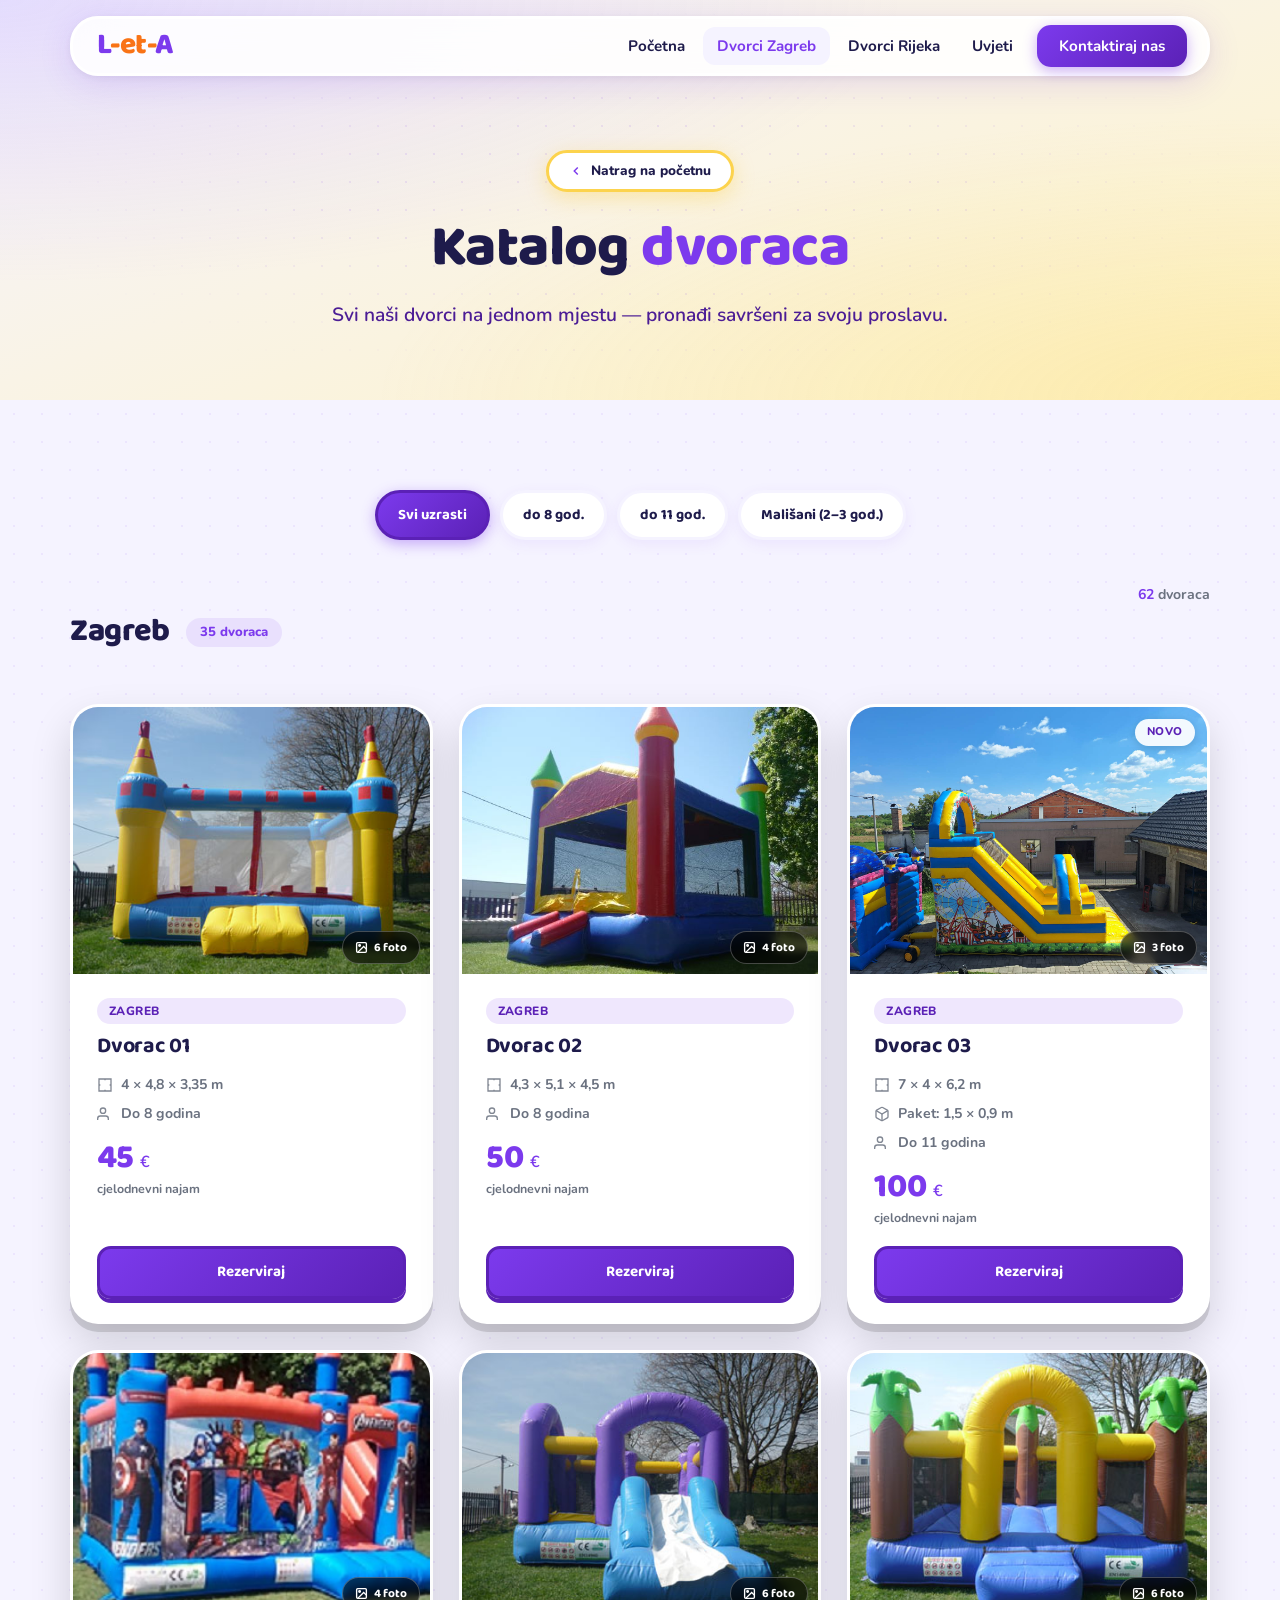
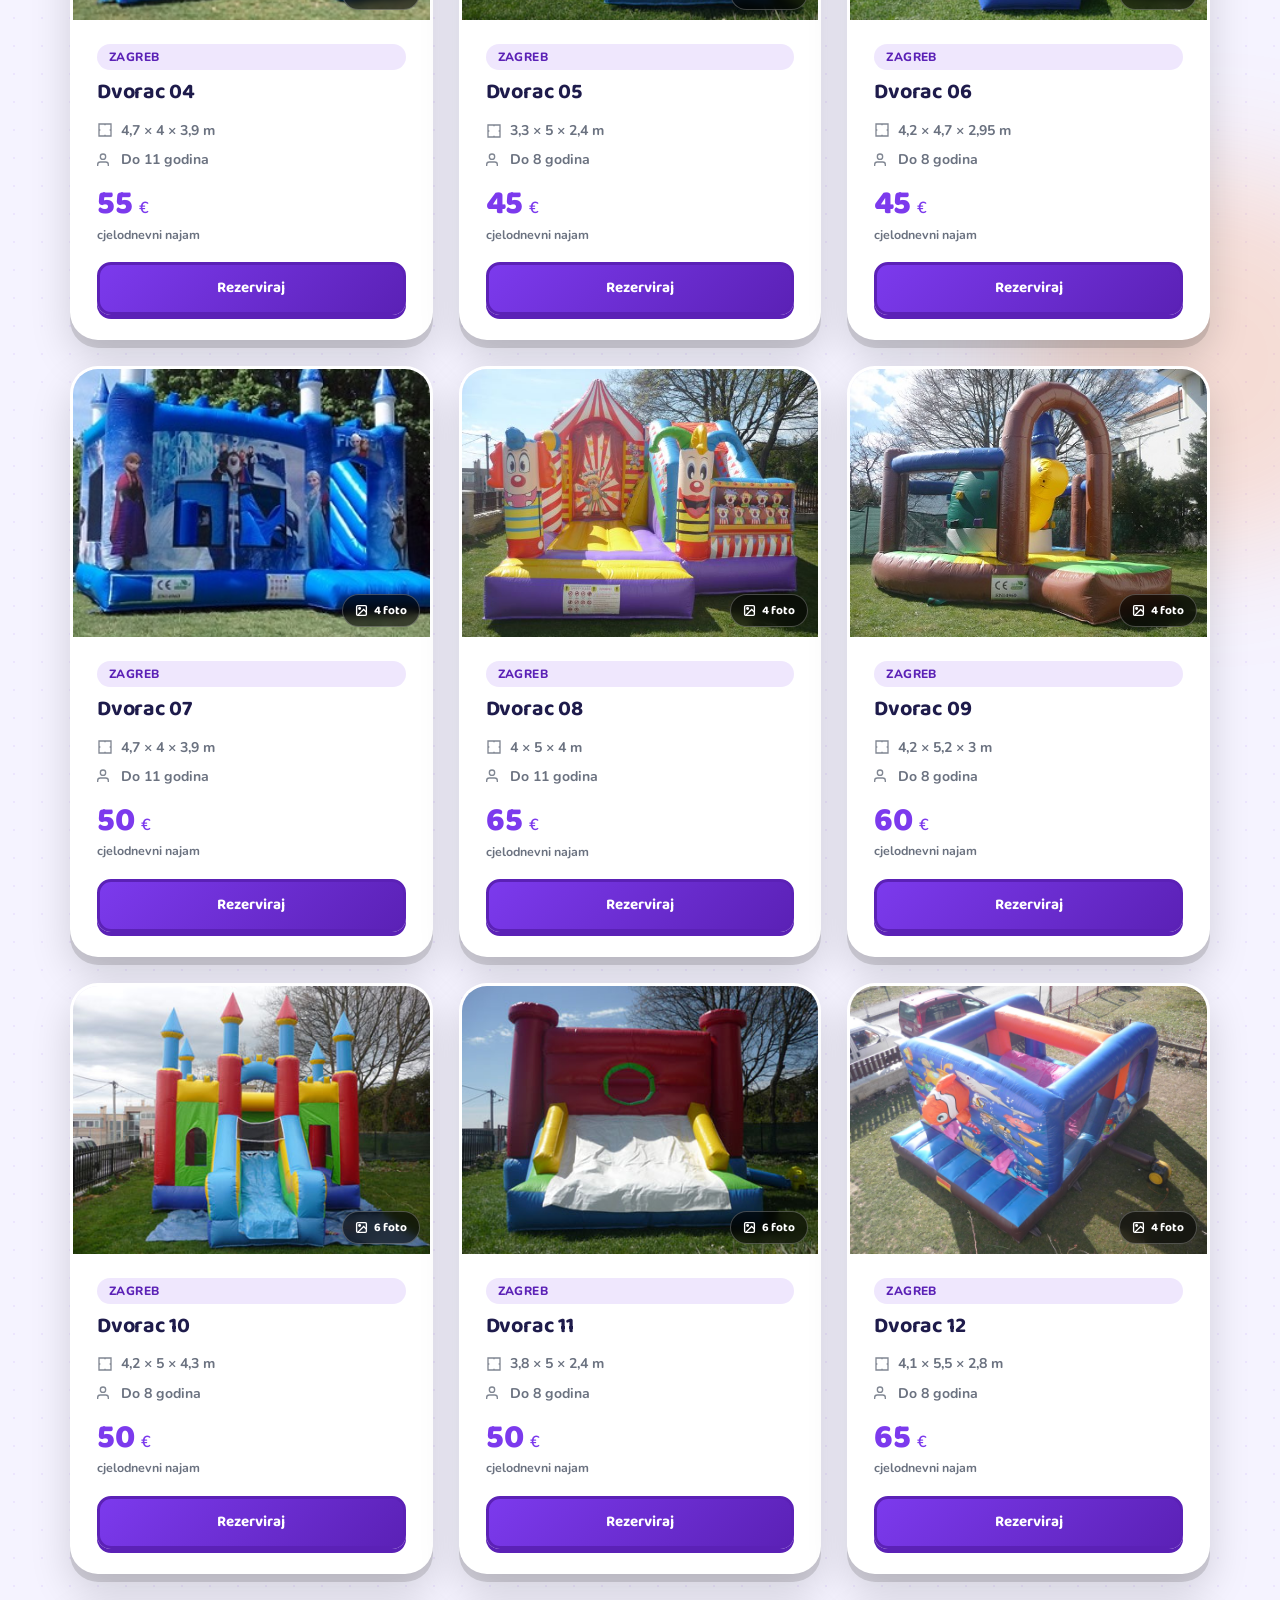
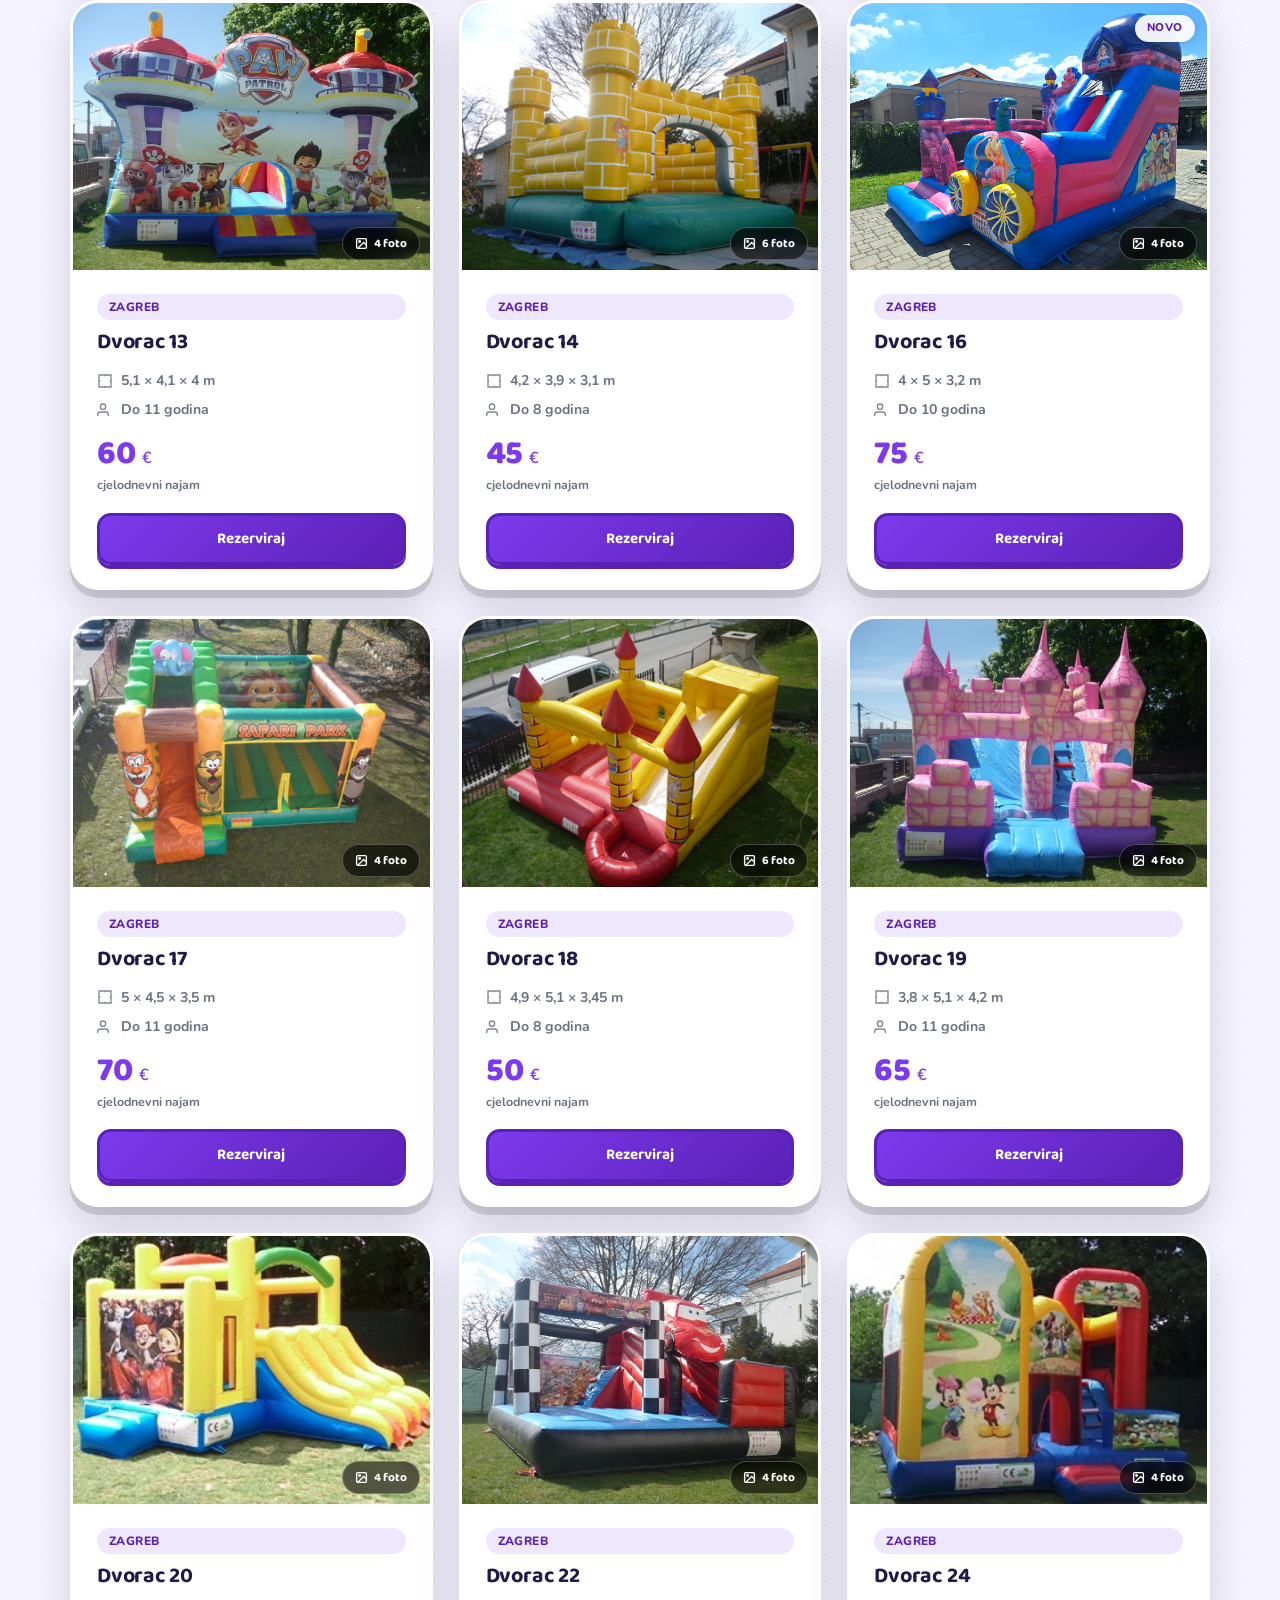
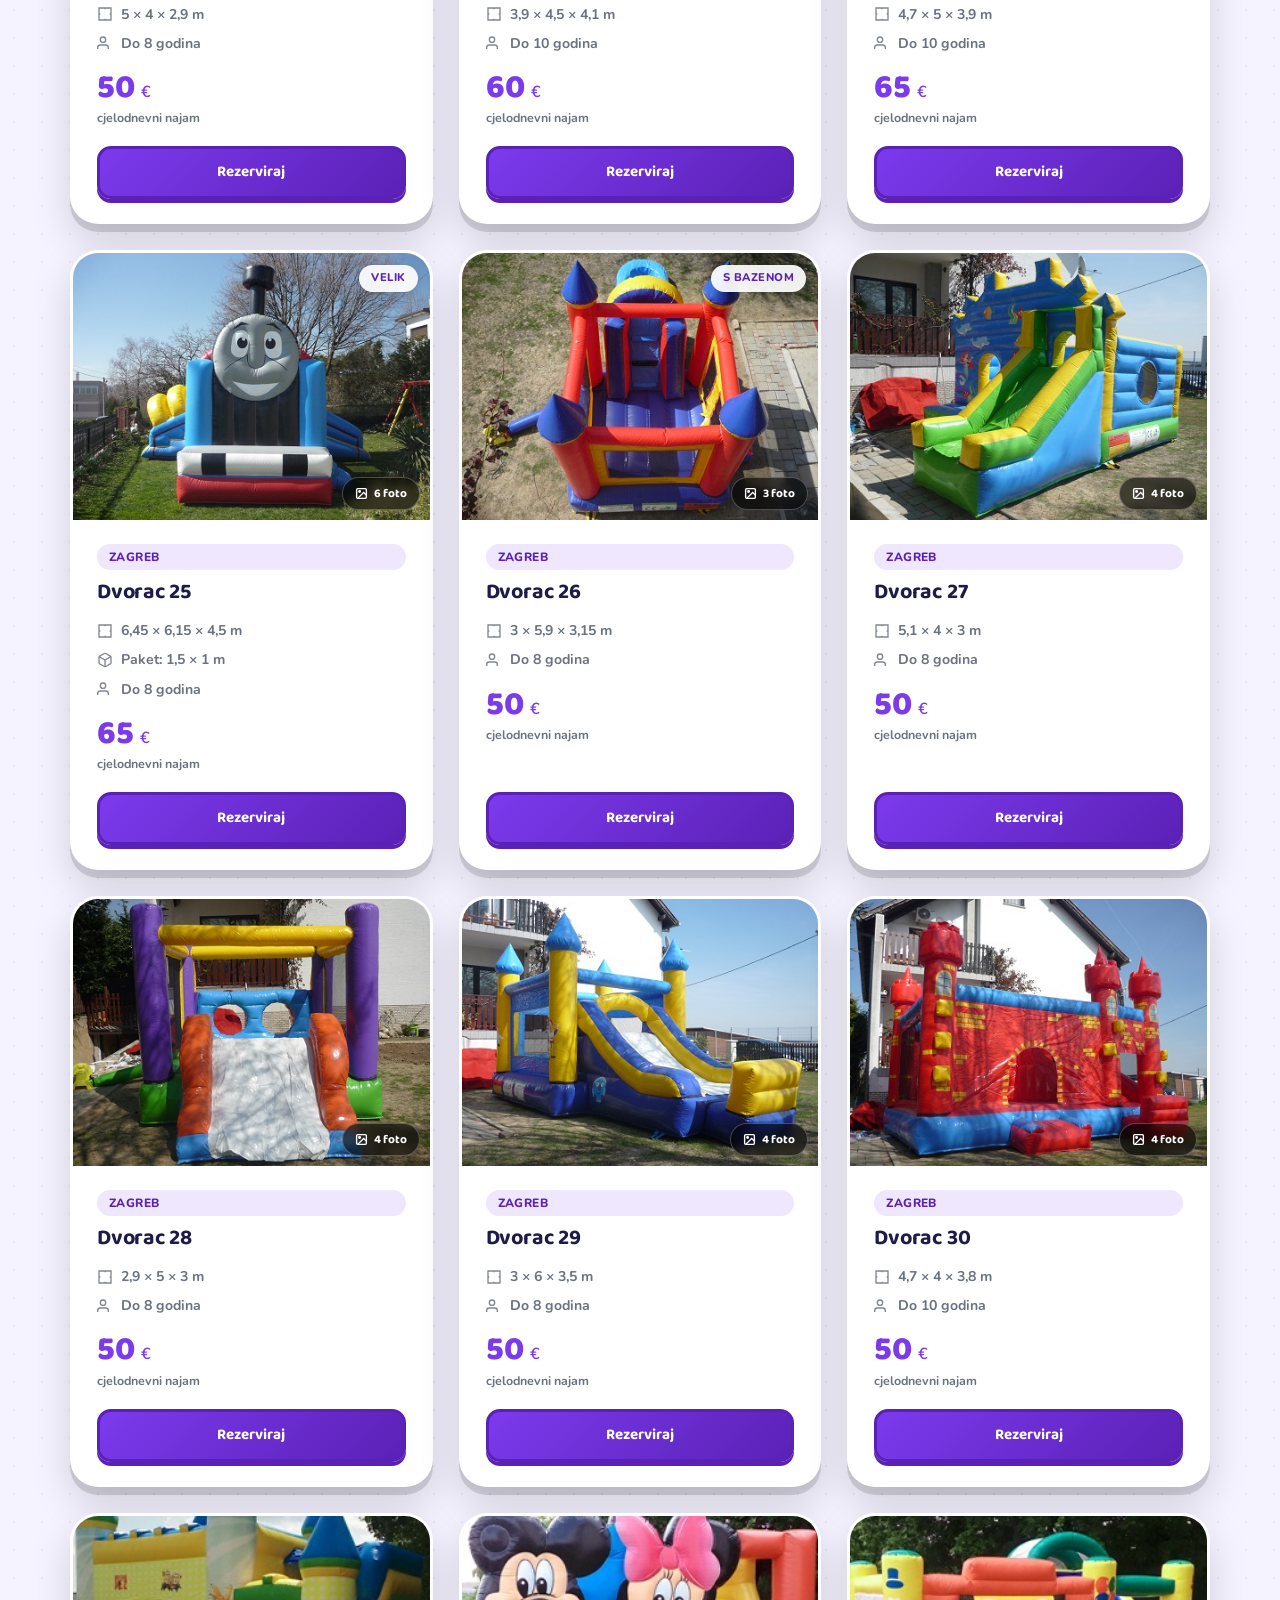
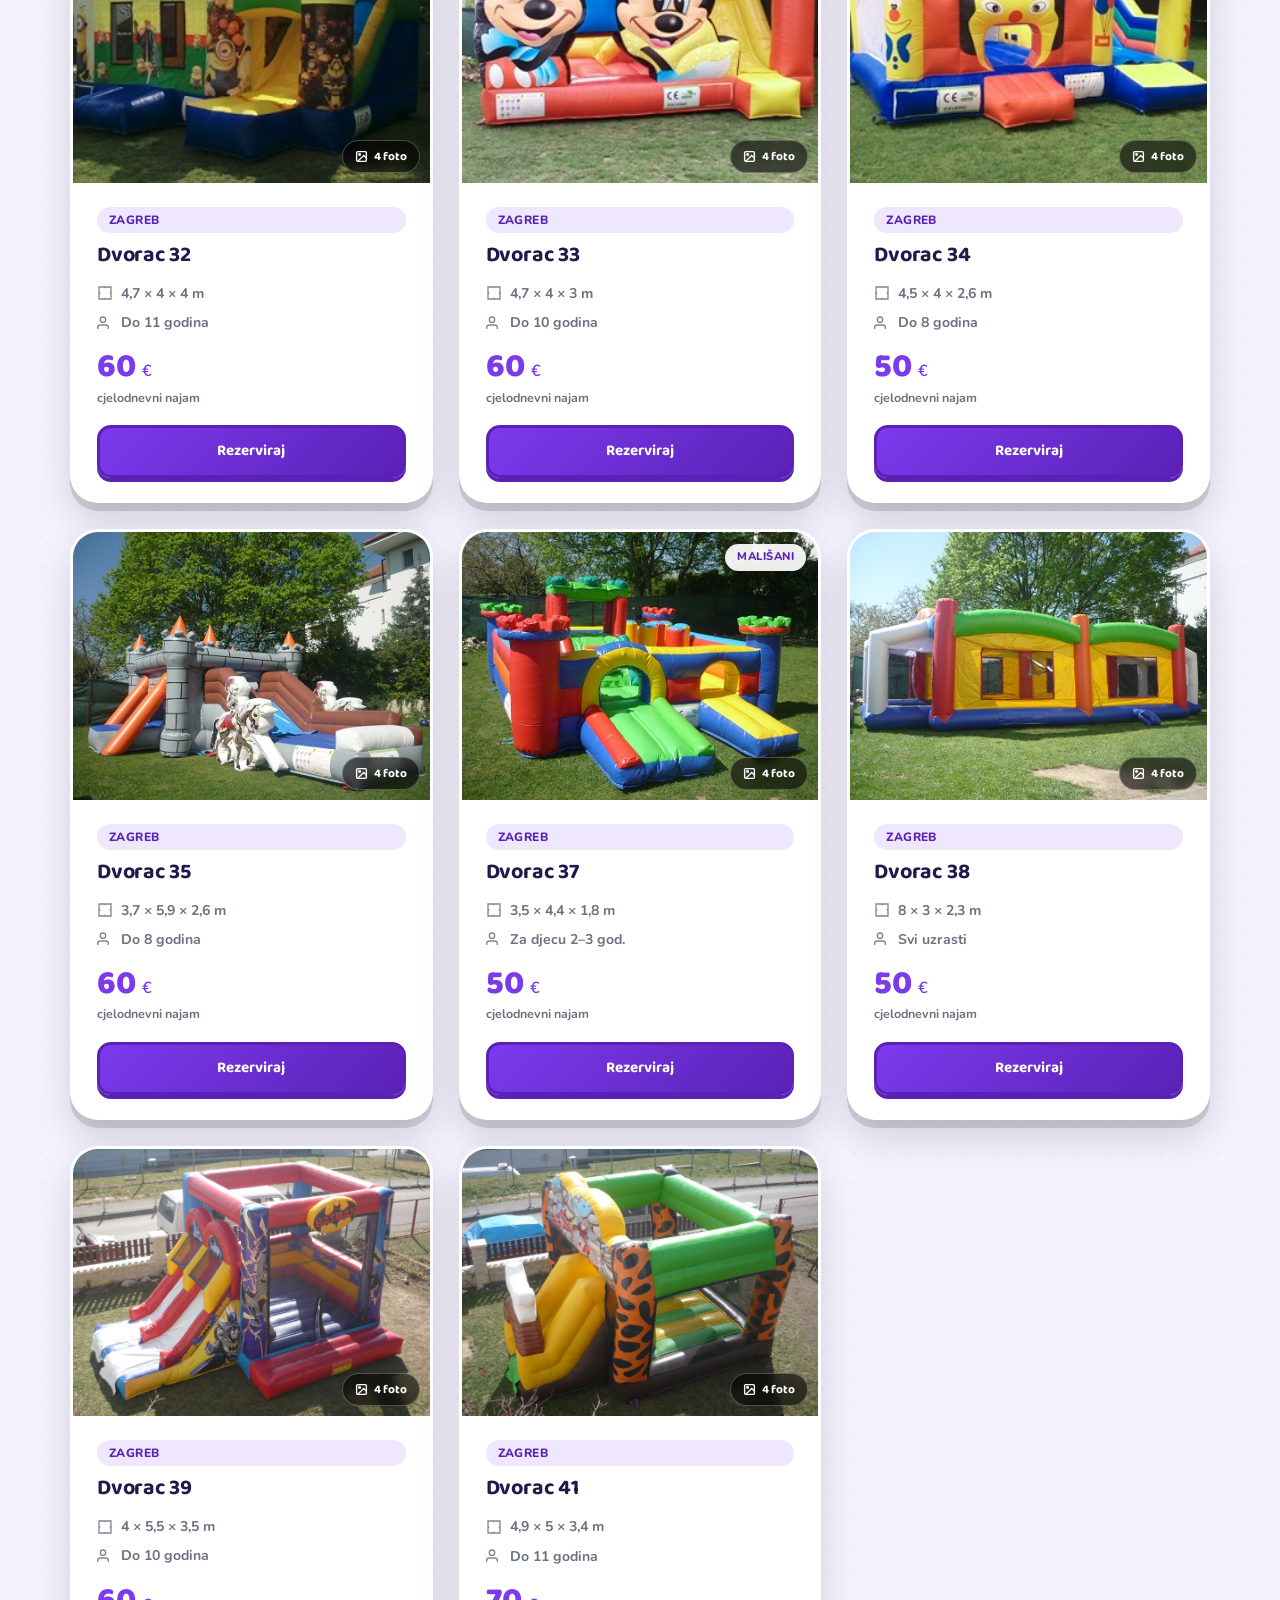
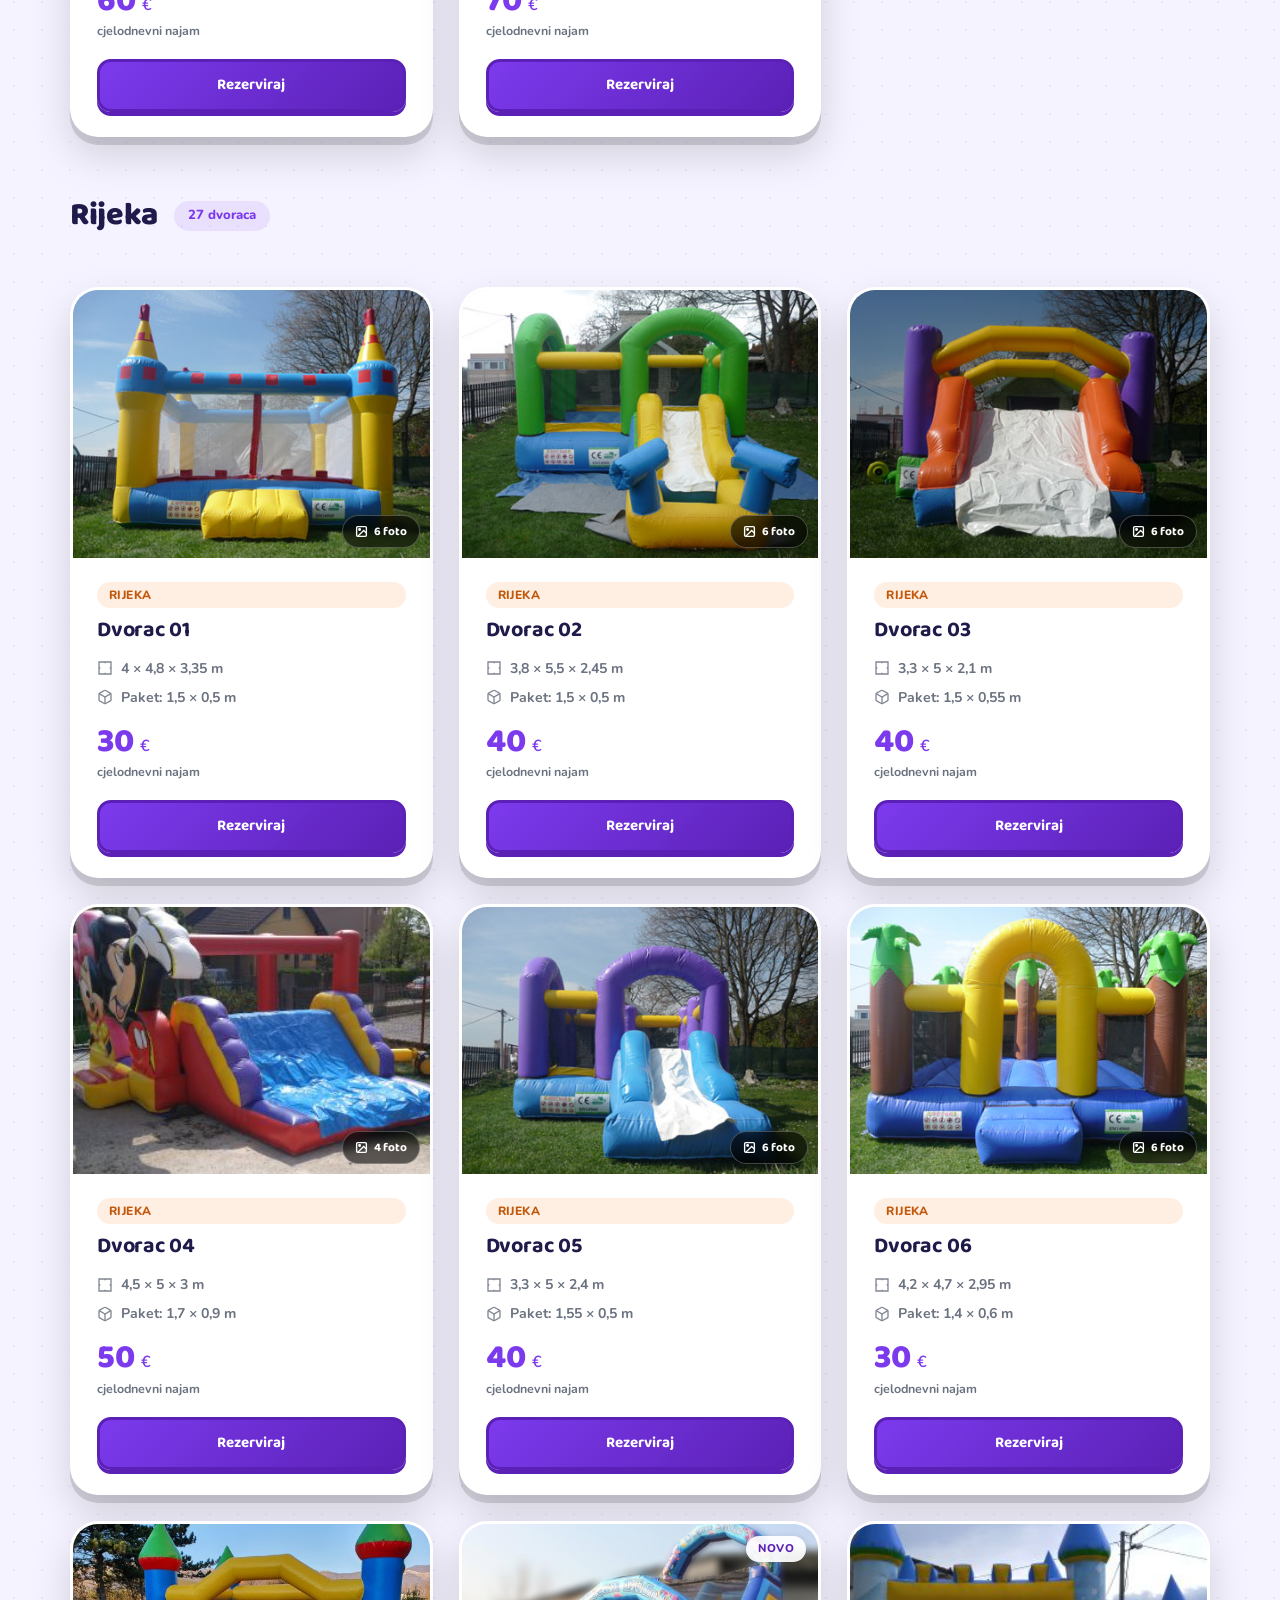
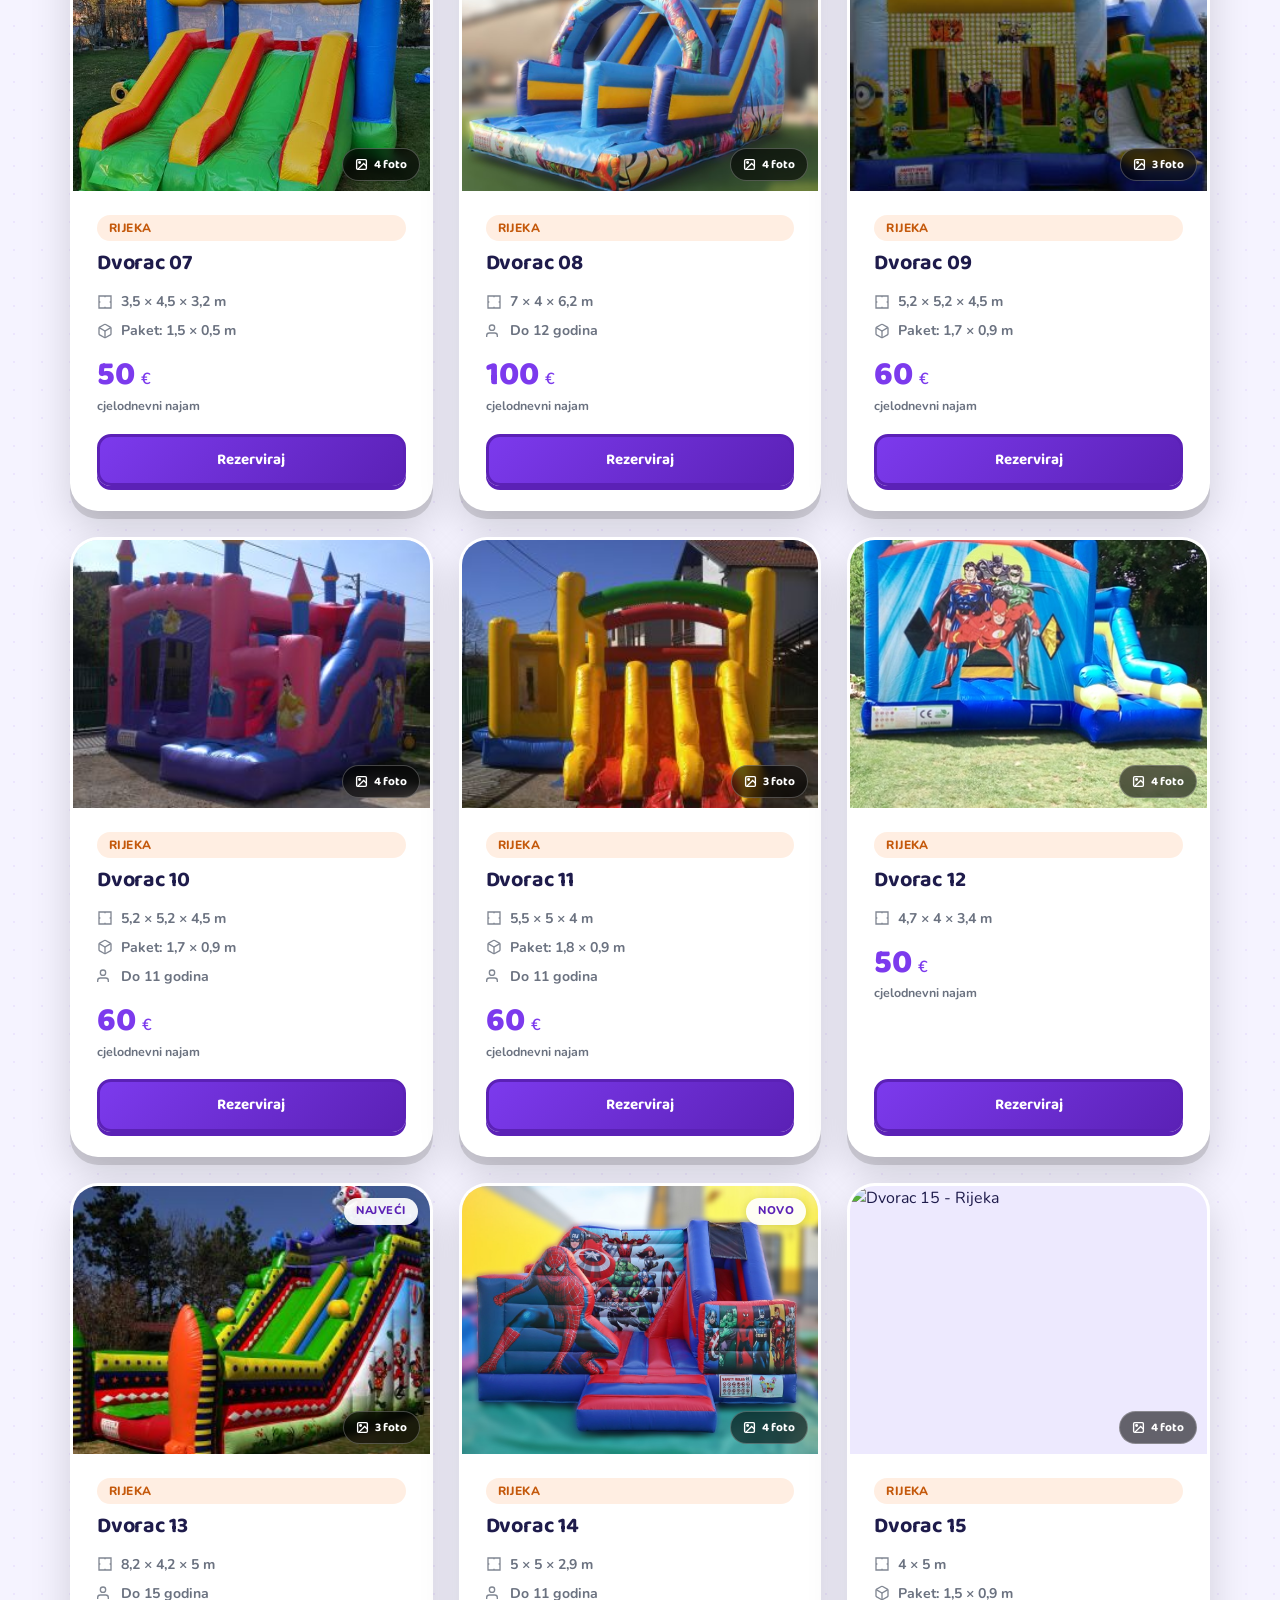
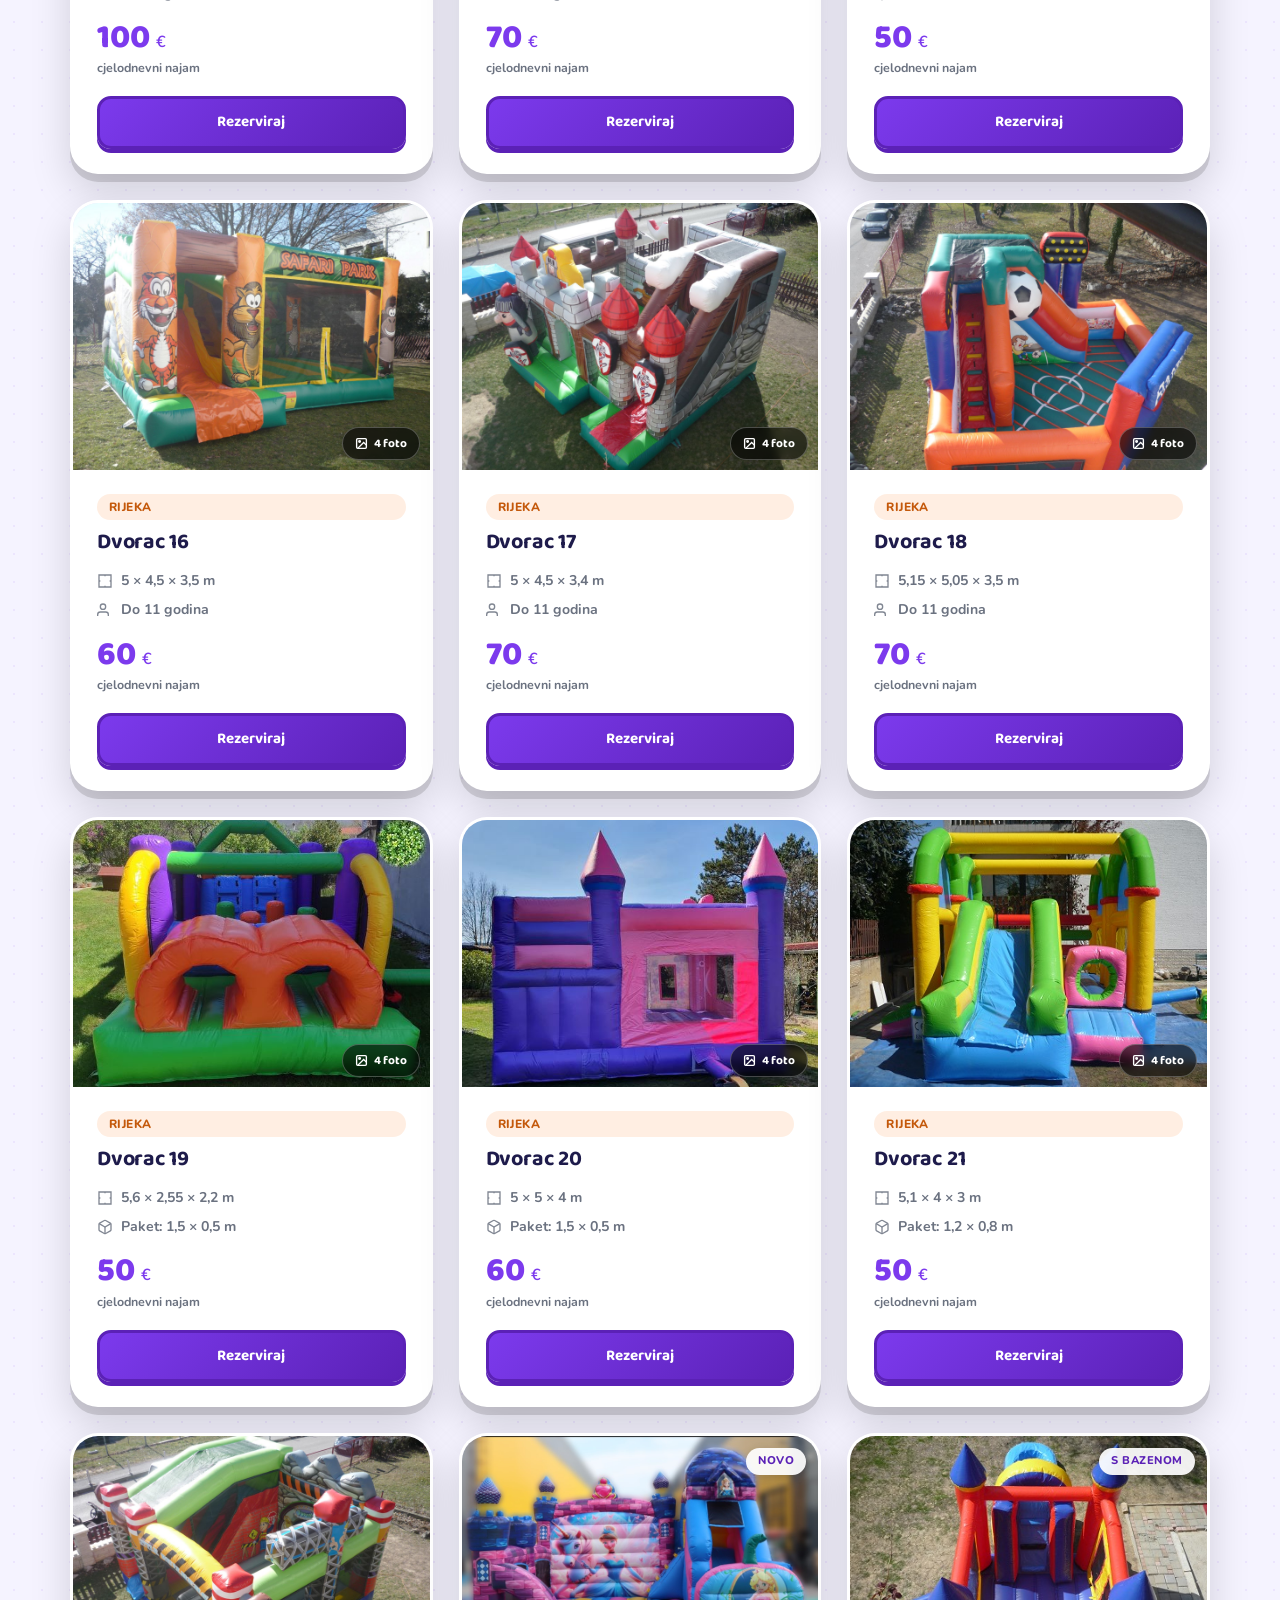
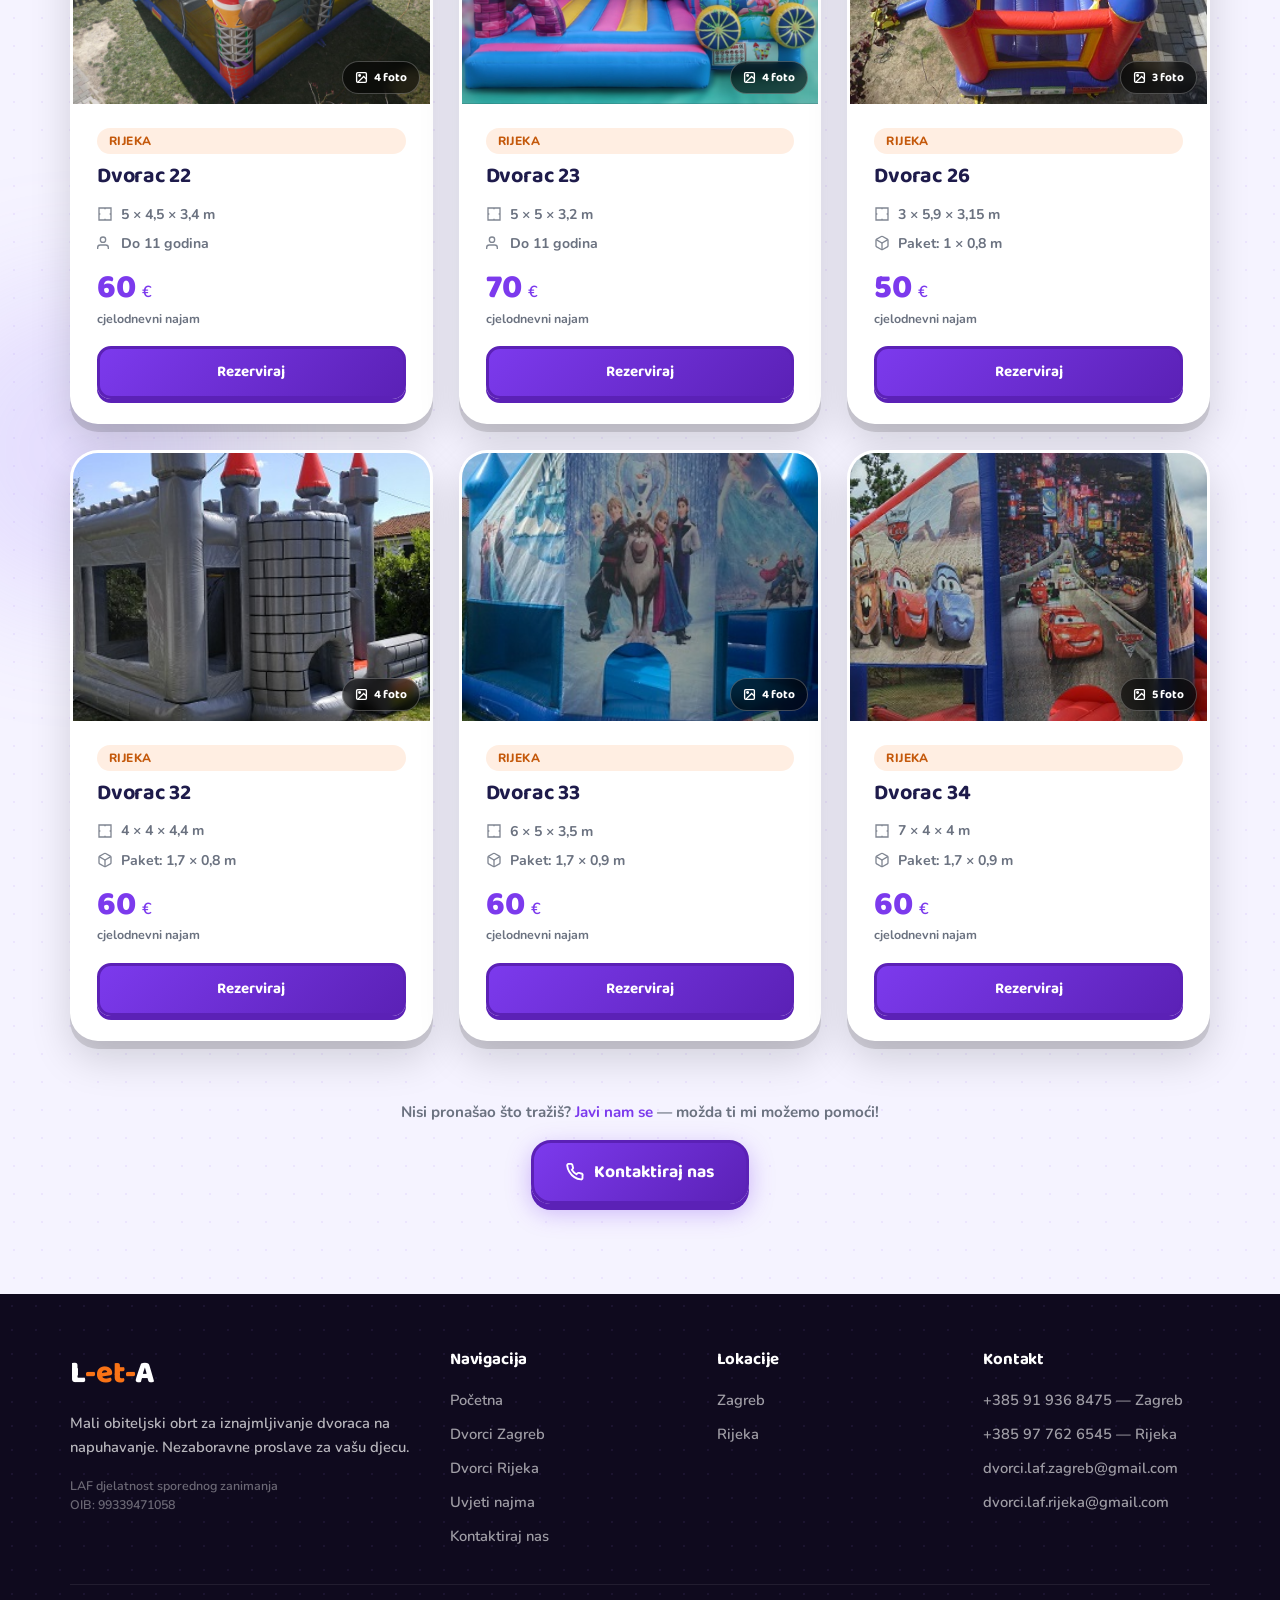
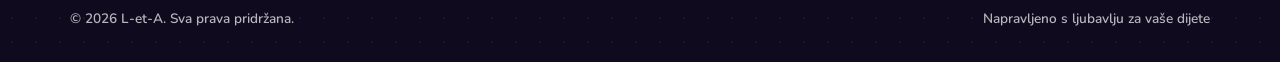
==== katalog.html @ 9fb662c5 "dodana stranica" ====
<!DOCTYPE html>
<html lang="hr">
<head>
<meta charset="UTF-8" />
<meta name="viewport" content="width=device-width, initial-scale=1.0" />
<title>Katalog dvoraca — L-et-A dvorci na napuhavanje</title>
<meta name="description" content="Katalog dvoraca na napuhavanje — više od 30 modela za Zagreb i Rijeku. Filtrirajte po uzrastu i pronađite savršeni dvorac za rođendan vašeg djeteta." />
<meta name="keywords" content="dvorci na napuhavanje katalog, napuhanci Zagreb, napuhanci Rijeka, najam dvoraca, dvorac za rođendan, zabava za djecu" />
<link rel="preconnect" href="https://fonts.googleapis.com">
<link rel="preconnect" href="https://fonts.gstatic.com" crossorigin>
<link href="https://fonts.googleapis.com/css2?family=Baloo+2:wght@500;600;700;800&family=Nunito:wght@400;500;600;700;800&display=swap&subset=latin-ext" rel="stylesheet">
<link rel="stylesheet" href="css/style.css" />
</head>
<body>

<nav class="navbar" id="navbar" aria-label="Glavna navigacija">
  <a href="index.html" class="nav-logo">L<span>-et-</span>A</a>
  <ul class="nav-links" id="navLinks">
    <li><a href="index.html">Početna</a></li>
    <li><a href="katalog.html#zagreb" class="active">Dvorci Zagreb</a></li>
    <li><a href="katalog.html#rijeka">Dvorci Rijeka</a></li>
    <li><a href="uvjeti.html">Uvjeti</a></li>
    <li><a href="kontakt.html" class="btn-nav">Kontaktiraj nas</a></li>
  </ul>
  <button class="hamburger" id="hamburger" aria-label="Otvori izbornik" aria-expanded="false" aria-controls="navLinks">
    <span></span><span></span><span></span>
  </button>
</nav>

<header class="page-header">
  <div class="page-header-inner">
    <a href="index.html" class="breadcrumb">
      <svg viewBox="0 0 24 24" fill="none" stroke="currentColor" stroke-width="2.5"><polyline points="15 18 9 12 15 6"/></svg>
      Natrag na početnu
    </a>
    <h1>Katalog <span class="accent">dvoraca</span></h1>
    <p>Svi naši dvorci na jednom mjestu — pronađi savršeni za svoju proslavu.</p>
  </div>
</header>

<section class="catalog" id="katalog">
  <div class="blob blob-1"></div>
  <div class="blob blob-2"></div>
  <div class="section-inner">

    <div class="catalog-filters" id="filterChips" role="group" aria-label="Filtriraj dvorce">
      <button class="filter-chip active" data-filter="all">Svi uzrasti</button>
      <button class="filter-chip" data-filter="do8">do 8 god.</button>
      <button class="filter-chip" data-filter="stariji">do 11 god.</button>
      <button class="filter-chip" data-filter="malisani">Mališani (2–3 god.)</button>
    </div>

    <p class="catalog-count-bar" id="catalogCount"></p>

    <div class="city-section" data-city="zagreb" id="sectionZagreb">
      <div class="city-section-header">
        <h2 class="city-section-title">Zagreb</h2>
        <span class="city-section-count" id="countZagreb"></span>
      </div>
      <div class="catalog-grid" id="gridZagreb"></div>
    </div>

    <div class="city-section" data-city="rijeka" id="sectionRijeka">
      <div class="city-section-header">
        <h2 class="city-section-title">Rijeka</h2>
        <span class="city-section-count" id="countRijeka"></span>
      </div>
      <div class="catalog-grid" id="gridRijeka"></div>
    </div>

    <div class="catalog-empty" id="catalogEmpty" style="display:none">
      <svg width="48" height="48" viewBox="0 0 24 24" fill="none" stroke="currentColor" stroke-width="1.5" style="margin:0 auto 12px;display:block;color:#A78BFA"><circle cx="11" cy="11" r="8"/><line x1="21" y1="21" x2="16.65" y2="16.65"/></svg>
      <p>Nema dvoraca za odabrani filter.</p>
    </div>

    <div class="catalog-cta">
      <p class="catalog-cta-note">Nisi pronašao što tražiš? <strong>Javi nam se</strong> — možda ti mi možemo pomoći!</p>
      <a href="kontakt.html" class="btn-primary">
        <svg width="18" height="18" viewBox="0 0 24 24" fill="none" stroke="currentColor" stroke-width="2.5"><path d="M22 16.92v3a2 2 0 0 1-2.18 2 19.79 19.79 0 0 1-8.63-3.07A19.5 19.5 0 0 1 4.69 12 19.79 19.79 0 0 1 1.61 3.41 2 2 0 0 1 3.6 1.21h3a2 2 0 0 1 2 1.72 12.84 12.84 0 0 0 .7 2.81 2 2 0 0 1-.45 2.11L7.91 9a16 16 0 0 0 6 6l1.27-1.27a2 2 0 0 1 2.11-.45 12.84 12.84 0 0 0 2.81.7A2 2 0 0 1 22 16.92z"/></svg>
        Kontaktiraj nas
      </a>
    </div>

  </div>
</section>

<footer class="footer" id="footer">
  <div class="footer-inner">
    <div>
      <a href="index.html" class="footer-logo">L<span>-et-</span>A</a>
      <p class="footer-desc">Mali obiteljski obrt za iznajmljivanje dvoraca na napuhavanje. Nezaboravne proslave za vašu djecu.</p>
      <p class="footer-business">LAF djelatnost sporednog zanimanja<br>OIB: 99339471058</p>
    </div>
    <div class="footer-col">
      <h4>Navigacija</h4>
      <ul class="footer-links">
        <li><a href="index.html">Početna</a></li>
        <li><a href="katalog.html#zagreb">Dvorci Zagreb</a></li>
        <li><a href="katalog.html#rijeka">Dvorci Rijeka</a></li>
        <li><a href="uvjeti.html">Uvjeti najma</a></li>
        <li><a href="kontakt.html">Kontaktiraj nas</a></li>
      </ul>
    </div>
    <div class="footer-col">
      <h4>Lokacije</h4>
      <ul class="footer-links">
        <li><a href="kontakt.html#zagreb">Zagreb</a></li>
        <li><a href="kontakt.html#rijeka">Rijeka</a></li>
      </ul>
    </div>
    <div class="footer-col">
      <h4>Kontakt</h4>
      <ul class="footer-links">
        <li><a href="tel:+385919368475">+385 91 936 8475 — Zagreb</a></li>
        <li><a href="tel:+385977626545">+385 97 762 6545 — Rijeka</a></li>
        <li><a href="mailto:dvorci.laf.zagreb@gmail.com">dvorci.laf.zagreb@gmail.com</a></li>
        <li><a href="mailto:dvorci.laf.rijeka@gmail.com">dvorci.laf.rijeka@gmail.com</a></li>
      </ul>
    </div>
  </div>
  <hr class="footer-divider" />
  <div class="footer-bottom">
    <span>© <span id="footerYear"></span> L-et-A. Sva prava pridržana.</span>
    <span>Napravljeno s ljubavlju za vaše dijete</span>
  </div>
</footer>

<div id="lightbox" class="lightbox" role="dialog" aria-modal="true" aria-label="Galerija slika">
  <button class="lb-close" id="lbClose" aria-label="Zatvori galeriju">&#x2715;</button>
  <button class="lb-prev"  id="lbPrev"  aria-label="Prethodna slika">&#8249;</button>
  <button class="lb-next"  id="lbNext"  aria-label="Sljedeća slika">&#8250;</button>
  <div class="lb-wrap">
    <img id="lbImg" src="" alt="" class="lb-img" tabindex="0" />
    <div class="lb-info">
      <span class="lb-title"   id="lbTitle"></span>
      <span class="lb-counter" id="lbCounter"></span>
      <div  class="lb-thumbs"  id="lbThumbs"></div>
    </div>
  </div>
</div>

<script src="js/script.js"></script>
<script>
document.getElementById('footerYear').textContent = new Date().getFullYear();

// ─── HELPERS ───────────────────────────────────────────────────────────────

function imgs(city, id, count, special) {
  var base = 'images/dvorci/' + city + '/';
  function pad(n) { return String(n).padStart(2, '0'); }
  if (special) {
    // Rijeka dvorac 12 has naming: dvorac_12_01_01.jpg
    return Array.from({length: count}, function(_, i) {
      return base + 'dvorac_' + id + '_01_' + pad(i + 1) + '.jpg';
    });
  }
  return Array.from({length: count}, function(_, i) {
    return base + 'dvorac_' + id + '_' + pad(i + 1) + '.jpg';
  });
}

// ─── CASTLE DATA ───────────────────────────────────────────────────────────

var ZAGREB = [
  { id:'01', cijena:45,  dim:'4 × 4,8 × 3,35 m',    dob:8,  gallery:imgs('Zagreb','01',6), tags:['zagreb','do8'] },
  { id:'02', cijena:50,  dim:'4,3 × 5,1 × 4,5 m',   dob:8,  gallery:imgs('Zagreb','02',4), tags:['zagreb','do8'] },
  { id:'03', cijena:100, dim:'7 × 4 × 6,2 m',        dob:11, gallery:imgs('Zagreb','03',3), tags:['zagreb','stariji','novo'], badge:'Novo', paket:'1,5 × 0,9 m' },
  { id:'04', cijena:55,  dim:'4,7 × 4 × 3,9 m',     dob:11, gallery:imgs('Zagreb','04',4), tags:['zagreb','stariji'] },
  { id:'05', cijena:45,  dim:'3,3 × 5 × 2,4 m',     dob:8,  gallery:imgs('Zagreb','05',6), tags:['zagreb','do8'] },
  { id:'06', cijena:45,  dim:'4,2 × 4,7 × 2,95 m',  dob:8,  gallery:imgs('Zagreb','06',6), tags:['zagreb','do8'] },
  { id:'07', cijena:50,  dim:'4,7 × 4 × 3,9 m',     dob:11, gallery:imgs('Zagreb','07',4), tags:['zagreb','stariji'] },
  { id:'08', cijena:65,  dim:'4 × 5 × 4 m',         dob:11, gallery:imgs('Zagreb','08',4), tags:['zagreb','stariji'] },
  { id:'09', cijena:60,  dim:'4,2 × 5,2 × 3 m',     dob:8,  gallery:imgs('Zagreb','09',4), tags:['zagreb','do8'] },
  { id:'10', cijena:50,  dim:'4,2 × 5 × 4,3 m',     dob:8,  gallery:imgs('Zagreb','10',6), tags:['zagreb','do8'] },
  { id:'11', cijena:50,  dim:'3,8 × 5 × 2,4 m',     dob:8,  gallery:imgs('Zagreb','11',6), tags:['zagreb','do8'] },
  { id:'12', cijena:65,  dim:'4,1 × 5,5 × 2,8 m',   dob:8,  gallery:imgs('Zagreb','12',4), tags:['zagreb','do8'] },
  { id:'13', cijena:60,  dim:'5,1 × 4,1 × 4 m',     dob:11, gallery:imgs('Zagreb','13',4), tags:['zagreb','stariji'] },
  { id:'14', cijena:45,  dim:'4,2 × 3,9 × 3,1 m',   dob:8,  gallery:imgs('Zagreb','14',6), tags:['zagreb','do8'] },
  { id:'16', cijena:75,  dim:'4 × 5 × 3,2 m',       dob:10, gallery:imgs('Zagreb','16',4), tags:['zagreb','stariji','novo'], badge:'Novo' },
  { id:'17', cijena:70,  dim:'5 × 4,5 × 3,5 m',     dob:11, gallery:imgs('Zagreb','17',4), tags:['zagreb','stariji'] },
  { id:'18', cijena:50,  dim:'4,9 × 5,1 × 3,45 m',  dob:8,  gallery:imgs('Zagreb','18',6), tags:['zagreb','do8'] },
  { id:'19', cijena:65,  dim:'3,8 × 5,1 × 4,2 m',   dob:11, gallery:imgs('Zagreb','19',4), tags:['zagreb','stariji'] },
  { id:'20', cijena:50,  dim:'5 × 4 × 2,9 m',       dob:8,  gallery:imgs('Zagreb','20',4), tags:['zagreb','do8'] },
  { id:'22', cijena:60,  dim:'3,9 × 4,5 × 4,1 m',   dob:10, gallery:imgs('Zagreb','22',4), tags:['zagreb','stariji'] },
  { id:'24', cijena:65,  dim:'4,7 × 5 × 3,9 m',     dob:10, gallery:imgs('Zagreb','24',4), tags:['zagreb','stariji'] },
  { id:'25', cijena:65,  dim:'6,45 × 6,15 × 4,5 m', dob:8,  gallery:imgs('Zagreb','25',6), tags:['zagreb','do8'], badge:'Velik', paket:'1,5 × 1 m' },
  { id:'26', cijena:50,  dim:'3 × 5,9 × 3,15 m',    dob:8,  gallery:imgs('Zagreb','26',3), tags:['zagreb','do8','bazen'], badge:'S bazenom' },
  { id:'27', cijena:50,  dim:'5,1 × 4 × 3 m',       dob:8,  gallery:imgs('Zagreb','27',4), tags:['zagreb','do8'] },
  { id:'28', cijena:50,  dim:'2,9 × 5 × 3 m',       dob:8,  gallery:imgs('Zagreb','28',4), tags:['zagreb','do8'] },
  { id:'29', cijena:50,  dim:'3 × 6 × 3,5 m',       dob:8,  gallery:imgs('Zagreb','29',4), tags:['zagreb','do8'] },
  { id:'30', cijena:50,  dim:'4,7 × 4 × 3,8 m',     dob:10, gallery:imgs('Zagreb','30',4), tags:['zagreb','stariji'] },
  { id:'32', cijena:60,  dim:'4,7 × 4 × 4 m',       dob:11, gallery:imgs('Zagreb','32',4), tags:['zagreb','stariji'] },
  { id:'33', cijena:60,  dim:'4,7 × 4 × 3 m',       dob:10, gallery:imgs('Zagreb','33',4), tags:['zagreb','stariji'] },
  { id:'34', cijena:50,  dim:'4,5 × 4 × 2,6 m',     dob:8,  gallery:imgs('Zagreb','34',4), tags:['zagreb','do8'] },
  { id:'35', cijena:60,  dim:'3,7 × 5,9 × 2,6 m',   dob:8,  gallery:imgs('Zagreb','35',4), tags:['zagreb','do8'] },
  { id:'37', cijena:50,  dim:'3,5 × 4,4 × 1,8 m',   dob:3,  gallery:imgs('Zagreb','37',4), tags:['zagreb','malisani'], badge:'Mališani' },
  { id:'38', cijena:50,  dim:'8 × 3 × 2,3 m',       dob:99, gallery:imgs('Zagreb','38',4), tags:['zagreb','do8','stariji'] },
  { id:'39', cijena:60,  dim:'4 × 5,5 × 3,5 m',     dob:10, gallery:imgs('Zagreb','39',4), tags:['zagreb','stariji'] },
  { id:'41', cijena:70,  dim:'4,9 × 5 × 3,4 m',     dob:11, gallery:imgs('Zagreb','41',4), tags:['zagreb','stariji'] },
];

var RIJEKA = [
  { id:'01', cijena:30,  dim:'4 × 4,8 × 3,35 m',    dob:null, gallery:imgs('Rijeka','01',6), tags:['rijeka'], paket:'1,5 × 0,5 m' },
  { id:'02', cijena:40,  dim:'3,8 × 5,5 × 2,45 m',  dob:null, gallery:imgs('Rijeka','02',6), tags:['rijeka'], paket:'1,5 × 0,5 m' },
  { id:'03', cijena:40,  dim:'3,3 × 5 × 2,1 m',     dob:null, gallery:imgs('Rijeka','03',6), tags:['rijeka'], paket:'1,5 × 0,55 m' },
  { id:'04', cijena:50,  dim:'4,5 × 5 × 3 m',       dob:null, gallery:imgs('Rijeka','04',4), tags:['rijeka'], paket:'1,7 × 0,9 m' },
  { id:'05', cijena:40,  dim:'3,3 × 5 × 2,4 m',     dob:null, gallery:imgs('Rijeka','05',6), tags:['rijeka'], paket:'1,55 × 0,5 m' },
  { id:'06', cijena:30,  dim:'4,2 × 4,7 × 2,95 m',  dob:null, gallery:imgs('Rijeka','06',6), tags:['rijeka'], paket:'1,4 × 0,6 m' },
  { id:'07', cijena:50,  dim:'3,5 × 4,5 × 3,2 m',   dob:null, gallery:imgs('Rijeka','07',4), tags:['rijeka'], paket:'1,5 × 0,5 m' },
  { id:'08', cijena:100, dim:'7 × 4 × 6,2 m',       dob:12,   gallery:imgs('Rijeka','08',4), tags:['rijeka','stariji','novo'], badge:'Novo' },
  { id:'09', cijena:60,  dim:'5,2 × 5,2 × 4,5 m',   dob:null, gallery:imgs('Rijeka','09',3), tags:['rijeka'], paket:'1,7 × 0,9 m' },
  { id:'10', cijena:60,  dim:'5,2 × 5,2 × 4,5 m',   dob:11,   gallery:imgs('Rijeka','10',4), tags:['rijeka','stariji'], paket:'1,7 × 0,9 m' },
  { id:'11', cijena:60,  dim:'5,5 × 5 × 4 m',       dob:11,   gallery:imgs('Rijeka','11',3), tags:['rijeka','stariji'], paket:'1,8 × 0,9 m' },
  { id:'12', cijena:50,  dim:'4,7 × 4 × 3,4 m',     dob:null, gallery:imgs('Rijeka','12',4,true), tags:['rijeka'] },
  { id:'13', cijena:100, dim:'8,2 × 4,2 × 5 m',     dob:15,   gallery:imgs('Rijeka','13',3), tags:['rijeka','stariji'], badge:'Najveći' },
  { id:'14', cijena:70,  dim:'5 × 5 × 2,9 m',       dob:11,   gallery:imgs('Rijeka','14',4), tags:['rijeka','stariji','novo'], badge:'Novo' },
  { id:'15', cijena:50,  dim:'4 × 5 m',             dob:null, gallery:imgs('Rijeka','15',4), tags:['rijeka'], paket:'1,5 × 0,9 m' },
  { id:'16', cijena:60,  dim:'5 × 4,5 × 3,5 m',     dob:11,   gallery:imgs('Rijeka','16',4), tags:['rijeka','stariji'] },
  { id:'17', cijena:70,  dim:'5 × 4,5 × 3,4 m',     dob:11,   gallery:imgs('Rijeka','17',4), tags:['rijeka','stariji'] },
  { id:'18', cijena:70,  dim:'5,15 × 5,05 × 3,5 m', dob:11,   gallery:imgs('Rijeka','18',4), tags:['rijeka','stariji'] },
  { id:'19', cijena:50,  dim:'5,6 × 2,55 × 2,2 m',  dob:null, gallery:imgs('Rijeka','19',4), tags:['rijeka'], paket:'1,5 × 0,5 m' },
  { id:'20', cijena:60,  dim:'5 × 5 × 4 m',         dob:null, gallery:imgs('Rijeka','20',4), tags:['rijeka'], paket:'1,5 × 0,5 m' },
  { id:'21', cijena:50,  dim:'5,1 × 4 × 3 m',       dob:null, gallery:imgs('Rijeka','21',4), tags:['rijeka'], paket:'1,2 × 0,8 m' },
  { id:'22', cijena:60,  dim:'5 × 4,5 × 3,4 m',     dob:11,   gallery:imgs('Rijeka','22',4), tags:['rijeka','stariji'] },
  { id:'23', cijena:70,  dim:'5 × 5 × 3,2 m',       dob:11,   gallery:imgs('Rijeka','23',4), tags:['rijeka','stariji','novo'], badge:'Novo' },
  { id:'26', cijena:50,  dim:'3 × 5,9 × 3,15 m',    dob:null, gallery:imgs('Rijeka','26',3), tags:['rijeka','bazen'], badge:'S bazenom', paket:'1 × 0,8 m' },
  { id:'32', cijena:60,  dim:'4 × 4 × 4,4 m',       dob:null, gallery:imgs('Rijeka','32',4), tags:['rijeka'], paket:'1,7 × 0,8 m' },
  { id:'33', cijena:60,  dim:'6 × 5 × 3,5 m',       dob:null, gallery:imgs('Rijeka','33',4), tags:['rijeka'], paket:'1,7 × 0,9 m' },
  { id:'34', cijena:60,  dim:'7 × 4 × 4 m',         dob:null, gallery:imgs('Rijeka','34',5), tags:['rijeka'], paket:'1,7 × 0,9 m' },
];

// ─── CARD BUILDER ──────────────────────────────────────────────────────────

function dobLabel(dob) {
  if (dob === null || dob === undefined) return null;
  if (dob === 3)  return 'Za djecu 2\u20133 god.';
  if (dob === 99) return 'Svi uzrasti';
  return 'Do ' + dob + ' godina';
}

function makeCard(d, city, index) {
  var cityClass = city === 'Zagreb' ? 'zagreb' : 'rijeka';
  var thumb     = d.gallery[0];
  var galleryJSON = JSON.stringify(d.gallery).replace(/'/g, '&#39;');
  var galleryAttr = JSON.stringify(d.gallery).replace(/"/g, '&quot;');
  var title     = 'Dvorac ' + d.id + ' \u00b7 ' + city;
  var tagsStr   = d.tags.join(' ');
  var dLabel    = dobLabel(d.dob);
  var count     = d.gallery.length;

  // First 4 cards in each city load eagerly (above the fold), rest lazy
  var loadingAttr = index < 4 ? 'eager' : 'lazy';

  var badgeHtml = d.badge
    ? '<span class="catalog-tag">' + d.badge + '</span>' : '';

  var dobHtml = dLabel
    ? '<div class="catalog-meta-item">' +
        '<svg viewBox="0 0 24 24" fill="none" stroke="currentColor" stroke-width="2"><path d="M17 21v-2a4 4 0 0 0-4-4H5a4 4 0 0 0-4 4v2"/><circle cx="9" cy="7" r="4"/></svg>' +
        dLabel +
      '</div>' : '';

  // Hover navigation arrows (only if more than 1 image)
  var navHtml = '';
  var dotsHtml = '';
  if (count > 1) {
    navHtml =
      '<button class="catalog-image-nav prev" aria-label="Prethodna slika">' +
        '<svg viewBox="0 0 24 24" fill="none" stroke="currentColor" stroke-width="2.5"><polyline points="15 18 9 12 15 6"/></svg>' +
      '</button>' +
      '<button class="catalog-image-nav next" aria-label="Sljedeća slika">' +
        '<svg viewBox="0 0 24 24" fill="none" stroke="currentColor" stroke-width="2.5"><polyline points="9 18 15 12 9 6"/></svg>' +
      '</button>';

    dotsHtml = '<div class="catalog-image-dots">';
    for (var i = 0; i < count; i++) {
      dotsHtml += '<span class="' + (i === 0 ? 'active' : '') + '"></span>';
    }
    dotsHtml += '</div>';
  }

  return '<article class="catalog-card fade-up" data-tags="' + tagsStr + '">' +
    '<div class="catalog-image" data-gallery="' + galleryAttr + '" data-current="0" onclick=\'window.lbOpen(' + galleryJSON + ', "' + title + '", parseInt(this.dataset.current||0))\'>' +
      '<img src="' + thumb + '" alt="Dvorac ' + d.id + ' - ' + city + '" loading="' + loadingAttr + '" onload="this.parentNode.classList.add(&#39;loaded&#39;)" onerror="this.parentNode.classList.add(&#39;loaded&#39;)" />' +
      badgeHtml +
      navHtml +
      dotsHtml +
      '<button class="gallery-btn" onclick=\'event.stopPropagation(); window.lbOpen(' + galleryJSON + ', "' + title + '", parseInt(this.parentNode.dataset.current||0))\' aria-label="Otvori galeriju">' +
        '<svg viewBox="0 0 24 24" fill="none" stroke="currentColor" stroke-width="2.5"><rect x="3" y="3" width="18" height="18" rx="2"/><circle cx="8.5" cy="8.5" r="1.5"/><polyline points="21 15 16 10 5 21"/></svg>' +
        count + ' foto' +
      '</button>' +
    '</div>' +
    '<div class="catalog-body">' +
      '<span class="city-badge city-badge-' + cityClass + '">' + city + '</span>' +
      '<h3>Dvorac ' + d.id + '</h3>' +
      '<div class="catalog-meta">' +
        '<div class="catalog-meta-item">' +
          '<svg viewBox="0 0 24 24" fill="none" stroke="currentColor" stroke-width="2"><path d="M3 3h18v18H3zM3 12h2M19 12h2M12 3v2M12 19v2"/></svg>' +
          d.dim +
        '</div>' +
        (d.paket ? '<div class="catalog-meta-item catalog-meta-paket">' +
          '<svg viewBox="0 0 24 24" fill="none" stroke="currentColor" stroke-width="2"><path d="M21 16V8a2 2 0 0 0-1-1.73l-7-4a2 2 0 0 0-2 0l-7 4A2 2 0 0 0 3 8v8a2 2 0 0 0 1 1.73l7 4a2 2 0 0 0 2 0l7-4A2 2 0 0 0 21 16z"/><polyline points="3.27 6.96 12 12.01 20.73 6.96"/><line x1="12" y1="22.08" x2="12" y2="12"/></svg>' +
          'Paket: ' + d.paket +
        '</div>' : '') +
        dobHtml +
      '</div>' +
      '<div class="catalog-price-row">' +
        '<span class="catalog-price">' + d.cijena + '</span>' +
        '<span class="catalog-price-unit">&euro;</span>' +
      '</div>' +
      '<p class="catalog-price-sub">cjelodnevni najam</p>' +
      '<a href="kontakt.html#' + cityClass + '" class="btn-catalog">Rezerviraj</a>' +
    '</div>' +
  '</article>';
}

// ─── RENDER ────────────────────────────────────────────────────────────────

document.getElementById('gridZagreb').innerHTML = ZAGREB.map(function(d, i) { return makeCard(d, 'Zagreb', i); }).join('');
document.getElementById('gridRijeka').innerHTML = RIJEKA.map(function(d, i) { return makeCard(d, 'Rijeka', i); }).join('');

// ─── HOVER PREVIEW — prev/next na karticama ───────────────────────────────
document.addEventListener('click', function(e) {
  var navBtn = e.target.closest('.catalog-image-nav');
  if (!navBtn) return;
  e.stopPropagation();
  e.preventDefault();
  var imageDiv = navBtn.closest('.catalog-image');
  if (!imageDiv) return;
  var gallery = JSON.parse(imageDiv.dataset.gallery);
  var current = parseInt(imageDiv.dataset.current || 0, 10);
  var direction = navBtn.classList.contains('next') ? 1 : -1;
  current = (current + direction + gallery.length) % gallery.length;
  imageDiv.dataset.current = current;
  var img = imageDiv.querySelector('img');
  if (img) img.src = gallery[current];
  var dots = imageDiv.querySelectorAll('.catalog-image-dots span');
  dots.forEach(function(dot, i) {
    dot.classList.toggle('active', i === current);
  });
}, true);

document.getElementById('countZagreb').textContent = ZAGREB.length + ' dvoraca';
document.getElementById('countRijeka').textContent = RIJEKA.length + ' dvoraca';

var totalAll = ZAGREB.length + RIJEKA.length;
document.getElementById('catalogCount').innerHTML = '<strong>' + totalAll + '</strong> dvoraca';

if (window.observeFadeUps)    window.observeFadeUps();
if (window.initCatalogFilters) window.initCatalogFilters();

// ─── HASH-BASED CITY FILTER ────────────────────────────────────────────────
function applyCityHash() {
  var hash = window.location.hash.replace('#', '').toLowerCase();

  var secZagreb = document.getElementById('sectionZagreb');
  var secRijeka = document.getElementById('sectionRijeka');

  // Reset both sections visible
  if (secZagreb) secZagreb.style.display = '';
  if (secRijeka) secRijeka.style.display = '';

  // Reset filter chips to "Svi uzrasti"
  var chips = document.querySelectorAll('.filter-chip');
  chips.forEach(function(c) { c.classList.remove('active'); });
  var allChip = document.querySelector('.filter-chip[data-filter="all"]');
  if (allChip) allChip.classList.add('active');
  if (window.applyFilter) window.applyFilter('all');

  if (hash === 'zagreb' || hash === 'rijeka') {
    // Hide the other city section
    var hideSection = hash === 'zagreb' ? secRijeka : secZagreb;
    if (hideSection) hideSection.style.display = 'none';

    // Update page header
    var h1 = document.querySelector('.page-header h1');
    if (h1) {
      var cityName = hash === 'zagreb' ? 'Zagreb' : 'Rijeka';
      h1.innerHTML = 'Dvorci <span class="accent">' + cityName + '</span>';
    }
    var pageSubtitle = document.querySelector('.page-header p');
    if (pageSubtitle) {
      pageSubtitle.textContent = hash === 'zagreb'
        ? 'Svi naši Zagreb dvorci — pronađi savršeni za svoju proslavu.'
        : 'Svi naši Rijeka dvorci — pronađi savršeni za svoju proslavu.';
    }

    // Update navbar active state
    document.querySelectorAll('.nav-links a').forEach(function(a) {
      a.classList.remove('active');
      if (a.getAttribute('href') === 'katalog.html#' + hash) a.classList.add('active');
    });

    // Update count bar
    var data = hash === 'zagreb' ? ZAGREB : RIJEKA;
    var countEl = document.getElementById('catalogCount');
    if (countEl) countEl.innerHTML = '<strong>' + data.length + '</strong> dvoraca';
  }
}

applyCityHash();
window.addEventListener('hashchange', applyCityHash);
</script>

</body>
</html>
---- css/style.css ----
/* ═══════════════════════════════════════════════
   L-et-A — Shared Stylesheet
   Used across: index, katalog, uvjeti, kontakt
   ═══════════════════════════════════════════════ */

*, *::before, *::after { box-sizing: border-box; margin: 0; padding: 0; }

:root {
  --purple:    #7C3AED;
  --purple-l:  #A78BFA;
  --purple-d:  #5B21B6;
  --purple-xd: #4C1D95;
  --orange:    #F97316;
  --orange-d:  #C4580A;
  --yellow:    #FCD34D;
  --green:     #10B981;
  --green-l:   #6EE7B7;
  --blue:      #38BDF8;
  --pink:      #F0ABFC;
  --bg:        #F5F3FF;
  --bg-2:      #FEF3C7;
  --card-bg:   #FFFFFF;
  --text:      #1E1B4B;
  --text-2:    #4C1D95;
  --muted:     #6B7280;
  --radius:    20px;
  --radius-lg: 28px;
}

html {
  scroll-behavior: smooth;
  -webkit-text-size-adjust: 100%;
}

body {
  font-family: 'Nunito', system-ui, -apple-system, sans-serif;
  background: var(--bg);
  color: var(--text);
  overflow-x: hidden;
  -webkit-font-smoothing: antialiased;
  font-size: 16px;
  line-height: 1.5;
}

h1, h2, h3, h4, h5 {
  font-family: 'Baloo 2', 'Nunito', sans-serif;
  font-weight: 700;
  letter-spacing: -0.01em;
  line-height: 1.2;
}

img { max-width: 100%; display: block; }
button { font-family: inherit; }
a { color: inherit; }

/* ─── NAVBAR ─── */
.navbar {
  position: fixed; top: 16px; left: 50%; transform: translateX(-50%);
  width: calc(100% - 32px); max-width: 1140px;
  background: rgba(255,255,255,0.88);
  backdrop-filter: blur(18px);
  -webkit-backdrop-filter: blur(18px);
  border: 3px solid #fff;
  border-radius: var(--radius-lg);
  box-shadow: 0 8px 32px rgba(124,58,237,0.15), 0 2px 8px rgba(0,0,0,0.06);
  padding: 12px 20px 12px 24px;
  display: flex; align-items: center; justify-content: space-between;
  z-index: 100;
  transition: box-shadow 0.3s, padding 0.3s;
}
.navbar.scrolled {
  box-shadow: 0 14px 44px rgba(124,58,237,0.22), 0 2px 8px rgba(0,0,0,0.08);
  padding: 8px 20px 8px 24px;
}
.nav-logo {
  font-family: 'Baloo 2', sans-serif;
  font-size: 1.85rem; font-weight: 800;
  color: var(--purple);
  text-decoration: none;
  letter-spacing: -0.02em;
  line-height: 1;
}
.nav-logo span { color: var(--orange); }
.nav-links {
  display: flex; align-items: center; gap: 4px;
  list-style: none;
}
.nav-links a {
  text-decoration: none; color: var(--text);
  font-weight: 700; font-size: 0.95rem;
  padding: 9px 14px; border-radius: 12px;
  transition: background 0.2s, color 0.2s;
  cursor: pointer;
  white-space: nowrap;
}
.nav-links a:hover,
.nav-links a.active { background: var(--bg); color: var(--purple); }
.nav-links .btn-nav {
  background: linear-gradient(135deg, var(--purple), var(--purple-d));
  color: #fff !important;
  border-radius: 14px;
  padding: 11px 22px;
  box-shadow: 0 4px 14px rgba(124,58,237,0.4);
  transition: transform 0.2s ease-out, box-shadow 0.2s;
  margin-left: 6px;
}
.nav-links .btn-nav:hover {
  background: linear-gradient(135deg, var(--purple-d), var(--purple-xd));
  color: #fff !important;
  transform: translateY(-2px);
  box-shadow: 0 8px 22px rgba(124,58,237,0.5);
}
.hamburger {
  display: none; flex-direction: column; gap: 5px;
  cursor: pointer; padding: 10px; background: none; border: none;
}
.hamburger span {
  width: 24px; height: 3px;
  background: var(--purple); border-radius: 3px;
  transition: all 0.3s;
}
.hamburger.open span:nth-child(1) { transform: translateY(8px) rotate(45deg); }
.hamburger.open span:nth-child(2) { opacity: 0; }
.hamburger.open span:nth-child(3) { transform: translateY(-8px) rotate(-45deg); }

/* ─── HERO ─── */
.hero {
  min-height: 100vh;
  background:
    radial-gradient(ellipse at top left, rgba(167,139,250,0.25), transparent 50%),
    radial-gradient(ellipse at bottom right, rgba(252,211,77,0.3), transparent 50%),
    radial-gradient(ellipse at center, rgba(249,115,22,0.12), transparent 60%),
    linear-gradient(160deg, #F5F3FF 0%, #FEF3C7 100%);
  display: flex; align-items: center; justify-content: center;
  position: relative; overflow: hidden;
  padding: 130px 24px 80px;
}
.hero::before {
  content: ''; position: absolute; inset: 0;
  background-image: radial-gradient(circle, rgba(124,58,237,0.1) 1.5px, transparent 1.5px);
  background-size: 28px 28px;
  mask-image: radial-gradient(ellipse at center, #000 30%, transparent 70%);
  -webkit-mask-image: radial-gradient(ellipse at center, #000 30%, transparent 70%);
  pointer-events: none;
}
.hero-content {
  text-align: center; max-width: 760px;
  position: relative; z-index: 2;
}
.hero-badge {
  display: inline-flex; align-items: center; gap: 8px;
  background: #fff;
  border: 3px solid var(--yellow);
  border-radius: 50px;
  padding: 9px 22px;
  font-weight: 800; font-size: 0.9rem;
  color: var(--text);
  box-shadow: 0 6px 20px rgba(252,211,77,0.45);
  margin-bottom: 28px;
  animation: float 3s ease-in-out infinite;
}
.hero-badge svg { width: 18px; height: 18px; color: var(--orange); }
.hero h1 {
  font-size: clamp(2.4rem, 6.5vw, 4.4rem);
  font-weight: 800;
  line-height: 1.05;
  color: var(--text);
  margin-bottom: 18px;
}
.hero h1 .accent {
  color: var(--purple);
  position: relative;
  display: inline-block;
}
.hero h1 .accent::after {
  content: '';
  position: absolute; left: 0; right: 0; bottom: 4px;
  height: 12px;
  background: var(--yellow);
  border-radius: 8px;
  z-index: -1;
  opacity: 0.7;
}
.hero p {
  font-size: clamp(1.05rem, 2.4vw, 1.25rem);
  color: var(--text-2); font-weight: 600;
  margin-bottom: 36px; line-height: 1.6;
}
.hero p strong { color: var(--orange); font-weight: 800; }
.hero-btns {
  display: flex; gap: 16px; justify-content: center; flex-wrap: wrap;
}

.btn-primary, .btn-secondary {
  display: inline-flex; align-items: center; gap: 10px;
  text-decoration: none;
  font-family: 'Baloo 2', sans-serif;
  font-size: 1.1rem; font-weight: 700;
  padding: 16px 32px; border-radius: var(--radius);
  transition: transform 0.15s ease-out, box-shadow 0.15s ease-out;
  cursor: pointer;
  border: none;
  min-height: 56px;
  white-space: nowrap;
}
.btn-primary {
  background: linear-gradient(135deg, var(--purple), var(--purple-d));
  color: #fff;
  border: 3px solid var(--purple-d);
  box-shadow: 0 6px 0 var(--purple-d), 0 8px 24px rgba(124,58,237,0.35);
}
.btn-primary:hover { transform: translateY(-3px); box-shadow: 0 9px 0 var(--purple-d), 0 12px 32px rgba(124,58,237,0.45); }
.btn-primary:active { transform: translateY(2px); box-shadow: 0 3px 0 var(--purple-d), 0 4px 16px rgba(124,58,237,0.3); }
.btn-secondary {
  background: linear-gradient(135deg, var(--orange), var(--orange-d));
  color: #fff;
  border: 3px solid var(--orange-d);
  box-shadow: 0 6px 0 var(--orange-d), 0 8px 24px rgba(249,115,22,0.35);
}
.btn-secondary:hover { transform: translateY(-3px); box-shadow: 0 9px 0 var(--orange-d), 0 12px 32px rgba(249,115,22,0.45); }
.btn-secondary:active { transform: translateY(2px); box-shadow: 0 3px 0 var(--orange-d), 0 4px 16px rgba(249,115,22,0.3); }

.hero-stats {
  display: flex; gap: 16px; justify-content: center; flex-wrap: wrap;
  margin-top: 52px;
}
.stat-pill {
  background: #fff;
  border: 3px solid #fff;
  border-radius: 50px;
  padding: 11px 22px;
  display: flex; align-items: center; gap: 12px;
  font-weight: 800; font-size: 0.92rem;
  box-shadow: 0 6px 20px rgba(124,58,237,0.12);
  color: var(--text);
}
.stat-pill .stat-icon {
  width: 36px; height: 36px; border-radius: 50%;
  display: flex; align-items: center; justify-content: center;
  flex-shrink: 0;
}

/* Floating shapes */
.shape {
  position: absolute; border-radius: 50%;
  opacity: 0.55; pointer-events: none;
  filter: blur(0.5px);
}
.shape-1 { width:90px;height:90px; background:var(--purple-l); top:11%; left:7%; animation: float 6s ease-in-out infinite; }
.shape-2 { width:54px;height:54px; background:var(--yellow); top:18%; right:9%; animation: float 4.5s ease-in-out infinite 1s; border-radius: 30% 70% 70% 30% / 30% 30% 70% 70%; }
.shape-3 { width:120px;height:120px; background:#FED7AA; bottom:18%; left:4%; animation: float 7s ease-in-out infinite 0.5s; }
.shape-4 { width:64px;height:64px; background:var(--green-l); opacity:0.45; bottom:24%; right:7%; animation: float 5s ease-in-out infinite 2s; border-radius: 60% 40% 30% 70% / 60% 30% 70% 40%; }
.shape-5 { width:42px;height:42px; background:var(--blue); opacity:0.5; top:54%; left:3%; animation: float 5.5s ease-in-out infinite 1.5s; }
.shape-6 { width:96px;height:96px; background:var(--pink); top:68%; right:5%; animation: float 6.5s ease-in-out infinite 0.8s; opacity:0.4; }
.star { position: absolute; pointer-events: none; animation: twinkle 3s ease-in-out infinite; }
.star svg { fill: var(--yellow); }

@keyframes float {
  0%, 100% { transform: translateY(0) rotate(0deg); }
  50% { transform: translateY(-18px) rotate(8deg); }
}
@keyframes twinkle {
  0%, 100% { opacity: 0.85; transform: scale(1) rotate(0deg); }
  50% { opacity: 0.4; transform: scale(0.85) rotate(20deg); }
}

/* ─── PAGE HEADER (used on subpages: catalog, terms, contact) ─── */
.page-header {
  padding: 150px 24px 70px;
  text-align: center;
  background:
    radial-gradient(ellipse at top left, rgba(167,139,250,0.22), transparent 50%),
    radial-gradient(ellipse at bottom right, rgba(252,211,77,0.25), transparent 50%),
    linear-gradient(160deg, #F5F3FF 0%, #FEF3C7 100%);
  position: relative;
  overflow: hidden;
}
.page-header::before {
  content: ''; position: absolute; inset: 0;
  background-image: radial-gradient(circle, rgba(124,58,237,0.1) 1.5px, transparent 1.5px);
  background-size: 28px 28px;
  mask-image: radial-gradient(ellipse at center, #000 30%, transparent 70%);
  -webkit-mask-image: radial-gradient(ellipse at center, #000 30%, transparent 70%);
  pointer-events: none;
}
.page-header-inner {
  max-width: 800px; margin: 0 auto;
  position: relative; z-index: 2;
}
.page-header h1 {
  font-size: clamp(2.2rem, 5.5vw, 3.6rem);
  font-weight: 800;
  margin-bottom: 16px;
}
.page-header h1 .accent { color: var(--purple); }
.page-header p {
  font-size: clamp(1rem, 2.2vw, 1.2rem);
  color: var(--text-2); font-weight: 600;
  line-height: 1.6;
}
.breadcrumb {
  display: inline-flex; align-items: center; gap: 8px;
  background: #fff;
  border: 3px solid var(--yellow);
  border-radius: 50px;
  padding: 8px 20px;
  font-size: 0.85rem; font-weight: 800;
  color: var(--text);
  box-shadow: 0 6px 20px rgba(252,211,77,0.4);
  margin-bottom: 22px;
  text-decoration: none;
}
.breadcrumb svg { width: 14px; height: 14px; color: var(--purple); }
.breadcrumb a { text-decoration: none; color: var(--purple); }

/* ─── SECTION COMMON ─── */
section { padding: 90px 24px; position: relative; }
.section-inner { max-width: 1140px; margin: 0 auto; position: relative; z-index: 2; }
.section-tag {
  display: inline-flex; align-items: center; gap: 8px;
  background: rgba(124,58,237,0.1);
  color: var(--purple);
  font-weight: 800; font-size: 0.82rem;
  padding: 7px 18px; border-radius: 50px;
  margin-bottom: 14px; text-transform: uppercase; letter-spacing: 0.5px;
}
.section-title {
  font-size: clamp(1.9rem, 4.5vw, 2.8rem);
  font-weight: 800; color: var(--text);
  margin-bottom: 14px; line-height: 1.15;
}
.section-sub {
  font-size: 1.05rem; color: var(--muted);
  font-weight: 600; max-width: 600px;
  line-height: 1.65;
}
.section-header {
  margin-bottom: 56px;
  text-align: center;
  display: flex; flex-direction: column; align-items: center;
}

/* Blob decorations */
.blob {
  position: absolute; border-radius: 50%;
  filter: blur(60px);
  pointer-events: none;
  z-index: 0;
}

/* Fade-in */
.fade-up {
  opacity: 0;
  transform: translateY(32px);
  transition: opacity 0.7s ease, transform 0.7s ease;
}
.fade-up.visible { opacity: 1; transform: translateY(0); }
@media (prefers-reduced-motion: reduce) {
  .fade-up { opacity: 1; transform: none; transition: none; }
  .shape, .star, .hero-badge { animation: none !important; }
  html { scroll-behavior: auto; }
}

/* ─── HOW IT WORKS ─── */
.hiw { background: #fff; overflow: hidden; }
.hiw .blob-1 { width: 400px; height: 400px; background: rgba(167,139,250,0.18); top: -100px; left: -100px; }
.hiw .blob-2 { width: 320px; height: 320px; background: rgba(252,211,77,0.2); bottom: -80px; right: -60px; }
.hiw-grid {
  display: grid;
  grid-template-columns: repeat(auto-fit, minmax(260px, 1fr));
  gap: 32px;
}
.hiw-card {
  background: var(--bg);
  border: 3px solid #fff;
  border-radius: var(--radius-lg);
  padding: 40px 28px 32px;
  text-align: center;
  box-shadow: 0 6px 24px rgba(124,58,237,0.08), inset 0 1px 0 rgba(255,255,255,0.9);
  transition: transform 0.25s ease-out, box-shadow 0.25s;
  position: relative;
}
.hiw-card:hover {
  transform: translateY(-8px);
  box-shadow: 0 18px 44px rgba(124,58,237,0.18), inset 0 1px 0 rgba(255,255,255,0.9);
}
.hiw-step-num {
  position: absolute; top: -16px; left: 50%; transform: translateX(-50%);
  background: linear-gradient(135deg, var(--purple), var(--purple-d));
  color: #fff; font-family: 'Baloo 2', sans-serif;
  font-size: 1rem; font-weight: 800;
  width: 36px; height: 36px;
  border-radius: 50%; display: flex; align-items: center; justify-content: center;
  border: 4px solid #fff;
  box-shadow: 0 4px 14px rgba(124,58,237,0.4);
}
.hiw-icon {
  width: 76px; height: 76px; border-radius: 22px;
  display: flex; align-items: center; justify-content: center;
  margin: 0 auto 22px;
  box-shadow: 0 4px 0 rgba(0,0,0,0.1), 0 10px 28px rgba(0,0,0,0.1);
}
.hiw-icon svg { width: 38px; height: 38px; }
.hiw-card h3 { font-size: 1.35rem; font-weight: 700; margin-bottom: 10px; color: var(--text); }
.hiw-card p { color: var(--muted); font-size: 0.95rem; line-height: 1.65; font-weight: 600; }

/* ─── CATALOG ─── */
.catalog { background: var(--bg); overflow: hidden; }
.catalog::before {
  content: ''; position: absolute; inset: 0;
  background-image: radial-gradient(circle, rgba(124,58,237,0.12) 1.5px, transparent 1.5px);
  background-size: 28px 28px;
  opacity: 0.6;
  pointer-events: none;
}
.catalog .blob-1 { width: 380px; height: 380px; background: rgba(249,115,22,0.18); top: 10%; right: -120px; }
.catalog .blob-2 { width: 320px; height: 320px; background: rgba(167,139,250,0.2); bottom: 5%; left: -80px; }

.catalog-grid {
  display: grid;
  grid-template-columns: repeat(auto-fill, minmax(270px, 1fr));
  gap: 26px;
}
.catalog-card {
  border-radius: var(--radius-lg);
  border: 3px solid rgba(255,255,255,0.65);
  padding: 0;
  color: #fff;
  box-shadow: 0 8px 0 rgba(0,0,0,0.13), 0 18px 40px rgba(0,0,0,0.15);
  transition: transform 0.25s ease-out, box-shadow 0.25s;
  cursor: pointer; position: relative; overflow: hidden;
  display: flex; flex-direction: column;
}
.catalog-card:hover {
  transform: translateY(-10px);
  box-shadow: 0 18px 0 rgba(0,0,0,0.13), 0 30px 60px rgba(0,0,0,0.2);
}
.catalog-card-1 { background: linear-gradient(145deg, #8B5CF6, #5B21B6); }
.catalog-card-2 { background: linear-gradient(145deg, #F97316, #C4580A); }
.catalog-card-3 { background: linear-gradient(145deg, #10B981, #059669); }
.catalog-card-4 { background: linear-gradient(145deg, #0EA5E9, #0369A1); }
.catalog-card-5 { background: linear-gradient(145deg, #EC4899, #BE185D); }
.catalog-card-6 { background: linear-gradient(145deg, #F59E0B, #B45309); }

/* Image area on cards (for when user adds photos) */
.catalog-image {
  width: 100%;
  aspect-ratio: 4/3;
  background: rgba(255,255,255,0.15);
  position: relative;
  overflow: hidden;
  display: flex; align-items: center; justify-content: center;
}
.catalog-image img {
  width: 100%; height: 100%; object-fit: cover;
}
.catalog-image-placeholder {
  display: flex; flex-direction: column; align-items: center; gap: 6px;
  color: rgba(255,255,255,0.7);
  font-size: 0.78rem; font-weight: 700;
}
.catalog-image-placeholder svg { width: 44px; height: 44px; opacity: 0.7; }

.catalog-body {
  padding: 24px 24px 22px;
  display: flex; flex-direction: column; flex: 1;
  position: relative;
}
.catalog-tag {
  position: absolute; top: 12px; right: 12px;
  background: rgba(255,255,255,0.92);
  color: var(--purple-d);
  font-size: 0.7rem; font-weight: 800;
  padding: 5px 12px; border-radius: 20px;
  text-transform: uppercase; letter-spacing: 0.5px;
  z-index: 3;
  box-shadow: 0 2px 8px rgba(0,0,0,0.15);
}
.catalog-card h3 { font-size: 1.35rem; font-weight: 700; margin-bottom: 14px; }
.catalog-meta {
  display: flex; flex-direction: column; gap: 8px;
  margin-bottom: 18px;
}
.catalog-meta-item {
  display: flex; align-items: center; gap: 8px;
  font-size: 0.88rem; font-weight: 700;
  opacity: 0.95;
}
.catalog-meta-item svg { width: 16px; height: 16px; flex-shrink: 0; opacity: 0.85; }
.catalog-price-row {
  display: flex; align-items: baseline; gap: 6px;
  margin-bottom: 4px;
}
.catalog-price {
  font-family: 'Baloo 2', sans-serif;
  font-size: 2.1rem; font-weight: 800;
  line-height: 1;
}
.catalog-price-unit { font-size: 1rem; font-weight: 600; opacity: 0.9; }
.catalog-price-sub { font-size: 0.78rem; opacity: 0.85; font-weight: 700; margin-bottom: 18px; }
.btn-catalog {
  display: block; text-align: center; text-decoration: none;
  background: rgba(255,255,255,0.25);
  border: 2px solid rgba(255,255,255,0.55);
  color: #fff; font-family: 'Baloo 2', sans-serif;
  font-size: 1rem; font-weight: 700;
  padding: 13px 20px; border-radius: 14px;
  transition: background 0.2s, transform 0.15s;
  cursor: pointer;
  margin-top: auto;
}
.btn-catalog:hover { background: #fff; color: var(--purple); transform: scale(1.02); }

/* Catalog filter chips */
.catalog-filters {
  display: flex; flex-wrap: wrap; gap: 10px;
  justify-content: center;
  margin-bottom: 44px;
}
.filter-chip {
  background: #fff;
  border: 3px solid var(--bg);
  color: var(--text);
  font-family: 'Baloo 2', sans-serif;
  font-size: 0.92rem; font-weight: 700;
  padding: 10px 20px; border-radius: 50px;
  cursor: pointer;
  transition: all 0.2s;
  box-shadow: 0 4px 14px rgba(124,58,237,0.08);
  min-height: 44px;
}
.filter-chip:hover { transform: translateY(-2px); box-shadow: 0 6px 18px rgba(124,58,237,0.15); }
.filter-chip.active {
  background: linear-gradient(135deg, var(--purple), var(--purple-d));
  color: #fff;
  border-color: var(--purple-d);
  box-shadow: 0 4px 14px rgba(124,58,237,0.4);
}

.catalog-empty {
  grid-column: 1 / -1;
  text-align: center;
  padding: 60px 20px;
  color: var(--muted);
  font-weight: 700;
}

.catalog-cta { text-align: center; margin-top: 48px; }
.catalog-cta-note { font-size: 0.95rem; color: var(--muted); font-weight: 700; margin-bottom: 16px; }
.catalog-cta-note strong { color: var(--purple); }
.btn-outline {
  display: inline-flex; align-items: center; gap: 10px;
  background: #fff;
  color: var(--purple);
  text-decoration: none;
  font-family: 'Baloo 2', sans-serif;
  font-size: 1.05rem; font-weight: 700;
  padding: 14px 28px;
  border-radius: var(--radius);
  border: 3px solid var(--purple);
  box-shadow: 0 5px 0 var(--purple), 0 8px 20px rgba(124,58,237,0.2);
  transition: transform 0.15s, box-shadow 0.15s;
  cursor: pointer;
  min-height: 52px;
}
.btn-outline:hover { transform: translateY(-3px); box-shadow: 0 8px 0 var(--purple), 0 12px 28px rgba(124,58,237,0.3); }

/* ─── WHY US ─── */
.why { background: #fff; overflow: hidden; }
.why .blob-1 { width: 360px; height: 360px; background: rgba(252,211,77,0.22); top: 0; right: -100px; }
.why .blob-2 { width: 280px; height: 280px; background: rgba(167,139,250,0.18); bottom: 0; left: -60px; }
.why-grid {
  display: grid;
  grid-template-columns: repeat(auto-fit, minmax(220px, 1fr));
  gap: 26px;
}
.why-card {
  background: var(--bg);
  border: 3px solid #fff;
  border-radius: var(--radius-lg);
  padding: 36px 26px;
  text-align: center;
  box-shadow: 0 6px 24px rgba(124,58,237,0.06), inset 0 1px 0 rgba(255,255,255,0.95);
  transition: transform 0.25s ease-out, box-shadow 0.25s;
}
.why-card:hover {
  transform: translateY(-8px);
  box-shadow: 0 18px 44px rgba(124,58,237,0.14), inset 0 1px 0 rgba(255,255,255,0.95);
}
.why-icon {
  width: 70px; height: 70px; border-radius: 22px;
  display: flex; align-items: center; justify-content: center;
  margin: 0 auto 22px;
  box-shadow: 0 4px 0 rgba(0,0,0,0.1), 0 10px 24px rgba(0,0,0,0.1);
}
.why-icon svg { width: 32px; height: 32px; }
.why-card h3 { font-size: 1.2rem; font-weight: 700; margin-bottom: 10px; }
.why-card p { color: var(--muted); font-size: 0.93rem; line-height: 1.6; font-weight: 600; }

/* ─── AREAS ─── */
.areas {
  background: linear-gradient(180deg, var(--bg) 0%, #FEF3C7 100%);
  overflow: hidden;
}
.areas::before {
  content: ''; position: absolute; inset: 0;
  background-image:
    linear-gradient(rgba(124,58,237,0.06) 1px, transparent 1px),
    linear-gradient(90deg, rgba(124,58,237,0.06) 1px, transparent 1px);
  background-size: 36px 36px;
  mask-image: radial-gradient(ellipse at center, #000 30%, transparent 80%);
  -webkit-mask-image: radial-gradient(ellipse at center, #000 30%, transparent 80%);
  pointer-events: none;
}
.areas .blob-1 { width: 360px; height: 360px; background: rgba(167,139,250,0.2); top: 5%; left: -80px; }
.areas .blob-2 { width: 360px; height: 360px; background: rgba(249,115,22,0.18); bottom: 5%; right: -80px; }

.areas-grid {
  display: grid;
  grid-template-columns: repeat(auto-fit, minmax(290px, 1fr));
  gap: 28px;
}
.area-card {
  background: #fff;
  border: 3px solid rgba(124,58,237,0.1);
  border-radius: var(--radius-lg);
  padding: 36px 32px;
  display: flex;
  flex-direction: column;
  box-shadow: 0 10px 36px rgba(124,58,237,0.1);
  transition: transform 0.25s, box-shadow 0.25s;
  position: relative;
  overflow: hidden;
}
.area-card::before {
  content: ''; position: absolute;
  top: -60px; right: -60px;
  width: 180px; height: 180px;
  border-radius: 50%;
  background: var(--bg);
  z-index: 0;
}
.area-card > * { position: relative; z-index: 1; }
.area-card:hover {
  transform: translateY(-8px);
  box-shadow: 0 18px 50px rgba(124,58,237,0.18);
}
.area-card-header {
  display: flex; align-items: center; gap: 16px;
  margin-bottom: 26px;
}
.area-icon {
  width: 64px; height: 64px;
  border-radius: 20px;
  display: flex; align-items: center; justify-content: center;
  flex-shrink: 0;
  box-shadow: 0 4px 0 rgba(0,0,0,0.08);
}
.area-icon svg { width: 30px; height: 30px; }
.area-card h3 { font-size: 1.55rem; font-weight: 800; }
.area-card .area-sub { color: var(--muted); font-size: 0.92rem; font-weight: 700; margin-top: 2px; }
.area-list { list-style: none; margin-bottom: 26px; display: flex; flex-direction: column; gap: 10px; }
.area-list li {
  display: flex; align-items: flex-start; gap: 10px;
  font-size: 0.95rem; font-weight: 700; color: var(--text);
  line-height: 1.45;
}
.area-list li svg { width: 18px; height: 18px; color: var(--green); flex-shrink: 0; margin-top: 2px; }

.area-contact {
  display: flex; flex-direction: column; gap: 10px;
  padding: 18px;
  background: var(--bg);
  border-radius: 16px;
  margin-bottom: 22px;
}
.area-contact-row {
  display: flex; align-items: center; gap: 10px;
  font-size: 0.9rem; font-weight: 700;
  color: var(--text);
}
.area-contact-row svg { width: 16px; height: 16px; color: var(--purple); flex-shrink: 0; }
.area-contact-row a { color: var(--text); text-decoration: none; }
.area-contact-row a:hover { color: var(--purple); }

.btn-area {
  display: inline-flex; align-items: center; justify-content: center;
  gap: 8px;
  text-decoration: none; font-family: 'Baloo 2', sans-serif;
  font-size: 1rem; font-weight: 700;
  padding: 14px 26px; border-radius: 14px;
  transition: transform 0.15s, box-shadow 0.15s;
  cursor: pointer;
  width: 100%;
  min-height: 50px;
  margin-top: auto;
}
.btn-area:hover { transform: translateY(-2px); }
.btn-area-purple {
  background: linear-gradient(135deg, var(--purple), var(--purple-d));
  color: #fff;
  box-shadow: 0 4px 0 var(--purple-d), 0 8px 22px rgba(124,58,237,0.35);
}
.btn-area-purple:hover { box-shadow: 0 6px 0 var(--purple-d), 0 12px 30px rgba(124,58,237,0.45); }
.btn-area-orange {
  background: linear-gradient(135deg, var(--orange), var(--orange-d));
  color: #fff;
  box-shadow: 0 4px 0 var(--orange-d), 0 8px 22px rgba(249,115,22,0.35);
}
.btn-area-orange:hover { box-shadow: 0 6px 0 var(--orange-d), 0 12px 30px rgba(249,115,22,0.45); }
.btn-area-green {
  background: linear-gradient(135deg, var(--green), #047857);
  color: #fff;
  box-shadow: 0 4px 0 #047857, 0 8px 22px rgba(16,185,129,0.35);
}
.btn-area-green:hover { box-shadow: 0 6px 0 #047857, 0 12px 30px rgba(16,185,129,0.45); }

/* ─── CONTACT ─── */
.contact {
  background:
    radial-gradient(ellipse at top right, rgba(167,139,250,0.25), transparent 50%),
    radial-gradient(ellipse at bottom left, rgba(249,115,22,0.18), transparent 50%),
    linear-gradient(145deg, #2D1B69 0%, #1E1B4B 50%, #3B0764 100%);
  color: #fff;
  overflow: hidden;
}
.contact::before {
  content: ''; position: absolute; inset: 0;
  background-image: radial-gradient(circle, rgba(255,255,255,0.06) 1.5px, transparent 1.5px);
  background-size: 30px 30px;
  pointer-events: none;
}
.contact .section-tag { background: rgba(167,139,250,0.2); color: #C4B5FD; }
.contact .section-title { color: #fff; }
.contact .section-sub { color: rgba(255,255,255,0.7); }

.contact-grid {
  display: grid;
  grid-template-columns: 1fr 1.2fr;
  gap: 48px;
  align-items: start;
}
.contact-steps { display: flex; flex-direction: column; gap: 8px; }
.contact-steps h2 { font-size: 1.6rem; color: #fff; margin-bottom: 0; }
.contact-steps-sub { color: rgba(255,255,255,0.6); font-weight: 600; margin-bottom: 18px; }
.contact-step {
  display: flex;
  align-items: flex-start;
  gap: 18px;
  padding: 22px 20px;
  background: rgba(167,139,250,0.1);
  border: 2px solid rgba(167,139,250,0.2);
  border-radius: 18px;
  transition: background 0.2s;
}
.contact-step:hover { background: rgba(167,139,250,0.18); }
.contact-step-num {
  width: 44px;
  height: 44px;
  border-radius: 14px;
  background: linear-gradient(135deg, var(--purple), #6D28D9);
  color: #fff;
  font-family: var(--font-head);
  font-size: 1.2rem;
  font-weight: 800;
  display: flex;
  align-items: center;
  justify-content: center;
  flex-shrink: 0;
  box-shadow: 0 4px 0 rgba(0,0,0,0.15);
}
.contact-step-body h3 {
  font-size: 1.1rem;
  color: #fff;
  margin-bottom: 4px;
}
.contact-step-body p {
  font-size: 0.92rem;
  color: rgba(255,255,255,0.65);
  font-weight: 600;
  line-height: 1.5;
  margin: 0;
}
.contact-step-cta {
  margin-top: 22px;
}
.contact .btn-secondary {
  display: inline-flex;
  align-items: center;
  gap: 10px;
  padding: 16px 28px;
  background: rgba(255,255,255,0.1);
  border: 2px solid rgba(255,255,255,0.25);
  color: #fff;
  font-weight: 700;
  font-size: 1rem;
  border-radius: 100px;
  text-decoration: none;
  transition: background 0.2s, border-color 0.2s;
}
.contact .btn-secondary:hover {
  background: rgba(255,255,255,0.18);
  border-color: rgba(255,255,255,0.4);
}
.contact .btn-secondary svg { flex-shrink: 0; }

.btn-whatsapp {
  display: inline-flex; align-items: center; justify-content: center; gap: 10px;
  background: linear-gradient(135deg, #25D366, #128C7E);
  color: #fff; text-decoration: none;
  font-family: 'Baloo 2', sans-serif;
  font-size: 1.05rem; font-weight: 700;
  padding: 16px 28px; border-radius: 16px;
  box-shadow: 0 4px 0 #0A6657, 0 8px 24px rgba(37,211,102,0.35);
  transition: transform 0.15s, box-shadow 0.15s;
  margin-top: 6px;
  cursor: pointer;
  min-height: 56px;
}
.btn-whatsapp:hover { transform: translateY(-3px); box-shadow: 0 7px 0 #0A6657, 0 12px 32px rgba(37,211,102,0.45); }
.btn-whatsapp svg { width: 22px; height: 22px; flex-shrink: 0; }

.contact-form {
  background: rgba(255,255,255,0.07);
  border: 2px solid rgba(255,255,255,0.14);
  border-radius: var(--radius-lg);
  padding: 36px 32px;
  backdrop-filter: blur(12px);
  -webkit-backdrop-filter: blur(12px);
}
.form-grid { display: grid; grid-template-columns: 1fr 1fr; gap: 16px; }
.form-full { grid-column: 1 / -1; }
.form-group { display: flex; flex-direction: column; gap: 6px; }
.form-group label {
  font-size: 0.82rem; font-weight: 800;
  color: rgba(255,255,255,0.85);
  text-transform: uppercase; letter-spacing: 0.3px;
}
.form-group input,
.form-group textarea,
.form-group select {
  background: rgba(255,255,255,0.1);
  border: 2px solid rgba(255,255,255,0.18);
  border-radius: 12px;
  padding: 13px 16px;
  color: #fff;
  font-family: 'Nunito', sans-serif;
  font-size: 0.95rem; font-weight: 600;
  outline: none;
  transition: border-color 0.2s, background 0.2s;
  width: 100%;
  min-height: 50px;
}
.form-group input::placeholder,
.form-group textarea::placeholder { color: rgba(255,255,255,0.4); }
.form-group input:focus,
.form-group textarea:focus,
.form-group select:focus {
  border-color: #C4B5FD;
  background: rgba(255,255,255,0.15);
}
.form-group textarea { resize: vertical; min-height: 120px; }
.form-group select option { background: #1E1B4B; color: #fff; }
.btn-submit {
  width: 100%;
  background: linear-gradient(135deg, var(--purple), var(--purple-d));
  color: #fff; border: none;
  font-family: 'Baloo 2', sans-serif;
  font-size: 1.1rem; font-weight: 700;
  padding: 17px; border-radius: 14px;
  cursor: pointer;
  box-shadow: 0 4px 0 var(--purple-d), 0 8px 24px rgba(124,58,237,0.4);
  transition: transform 0.15s, box-shadow 0.15s;
  margin-top: 6px;
  min-height: 58px;
}
.btn-submit:hover { transform: translateY(-3px); box-shadow: 0 7px 0 var(--purple-d), 0 12px 32px rgba(124,58,237,0.5); }
.btn-submit:active { transform: translateY(2px); box-shadow: 0 2px 0 var(--purple-d), 0 4px 16px rgba(124,58,237,0.3); }
.btn-submit:disabled { opacity: 0.7; cursor: not-allowed; }

/* ─── TERMS PAGE ─── */
.terms { background: #fff; }
.terms .section-inner { max-width: 1100px; }
.terms-grid {
  display: grid;
  grid-template-columns: repeat(auto-fit, minmax(280px, 1fr));
  gap: 24px;
  margin-bottom: 56px;
}
.term-card {
  background: var(--bg);
  border: 3px solid #fff;
  border-radius: var(--radius-lg);
  padding: 32px 28px;
  box-shadow: 0 6px 24px rgba(124,58,237,0.08);
  transition: transform 0.25s, box-shadow 0.25s;
}
.term-card:hover {
  transform: translateY(-6px);
  box-shadow: 0 16px 40px rgba(124,58,237,0.15);
}
.term-icon {
  width: 60px; height: 60px;
  border-radius: 18px;
  display: flex; align-items: center; justify-content: center;
  margin-bottom: 18px;
  box-shadow: 0 4px 0 rgba(0,0,0,0.08);
}
.term-icon svg { width: 28px; height: 28px; }
.term-card h3 { font-size: 1.2rem; font-weight: 700; margin-bottom: 10px; color: var(--text); }
.term-card p { color: var(--muted); font-size: 0.95rem; line-height: 1.65; font-weight: 600; }

.terms-block {
  background: var(--bg);
  border-radius: var(--radius-lg);
  padding: 40px 36px;
  border: 3px solid #fff;
  box-shadow: 0 6px 24px rgba(124,58,237,0.08);
  margin-bottom: 24px;
}
.terms-block h2 {
  font-size: 1.5rem;
  margin-bottom: 18px;
  color: var(--text);
  display: flex; align-items: center; gap: 12px;
}
.terms-block h2 svg {
  width: 28px; height: 28px;
  color: var(--purple);
  flex-shrink: 0;
}
.terms-block p,
.terms-block li {
  font-size: 1rem;
  line-height: 1.7;
  color: var(--text);
  font-weight: 600;
}
.terms-block p { margin-bottom: 12px; }
.terms-block ul { list-style: none; padding-left: 0; }
.terms-block ul li {
  position: relative;
  padding-left: 28px;
  margin-bottom: 10px;
}
.terms-block ul li::before {
  content: '';
  position: absolute;
  left: 4px; top: 11px;
  width: 8px; height: 8px;
  border-radius: 50%;
  background: var(--purple);
}
.terms-block strong { color: var(--purple-d); font-weight: 800; }

/* ─── TERMS — varijantni layouti ─── */
.terms-section-title {
  font-size: 1.05rem;
  font-weight: 800;
  color: var(--purple);
  text-transform: uppercase;
  letter-spacing: 0.08em;
  margin: 56px 0 20px;
  display: flex;
  align-items: center;
  gap: 14px;
}
.terms-section-title::before,
.terms-section-title::after {
  content: '';
  flex: 1;
  height: 2px;
  background: linear-gradient(90deg, transparent, rgba(124,58,237,0.25), transparent);
}

/* Split layout — slika + tekst */
.terms-split {
  background: var(--bg);
  border-radius: var(--radius-lg);
  border: 3px solid #fff;
  box-shadow: 0 6px 24px rgba(124,58,237,0.08);
  display: grid;
  grid-template-columns: 1fr 1fr;
  gap: 0;
  overflow: hidden;
  margin-bottom: 24px;
}
.terms-split.reverse { direction: rtl; }
.terms-split.reverse > * { direction: ltr; }
.terms-split-content { padding: 44px 40px; }
.terms-split-content h2 {
  font-size: 1.5rem;
  margin-bottom: 18px;
  display: flex; align-items: center; gap: 12px;
  color: var(--text);
}
.terms-split-content h2 svg {
  width: 28px; height: 28px;
  color: var(--purple);
  flex-shrink: 0;
}
.terms-split-content ul { list-style: none; padding-left: 0; }
.terms-split-content li {
  position: relative;
  padding-left: 28px;
  margin-bottom: 10px;
  font-size: 1rem;
  line-height: 1.7;
  font-weight: 600;
  color: var(--text);
}
.terms-split-content li::before {
  content: '';
  position: absolute;
  left: 4px; top: 11px;
  width: 8px; height: 8px;
  border-radius: 50%;
  background: var(--purple);
}
.terms-split-content strong { color: var(--purple-d); font-weight: 800; }

.terms-split-image {
  position: relative;
  min-height: 320px;
  background: linear-gradient(135deg, #EDE9FE 0%, #DDD6FE 100%);
  display: flex;
  align-items: center;
  justify-content: center;
  overflow: hidden;
}
.terms-split-image img {
  width: 100%;
  height: 100%;
  object-fit: cover;
  position: absolute;
  inset: 0;
}
.terms-image-placeholder {
  display: flex;
  flex-direction: column;
  align-items: center;
  gap: 14px;
  color: var(--purple);
  text-align: center;
  padding: 24px;
  z-index: 1;
}
.terms-image-placeholder svg { width: 48px; height: 48px; opacity: 0.5; }

/* Compare grid — vreca | dvorac */
.terms-compare {
  display: grid;
  grid-template-columns: 1fr auto 1fr;
  align-items: stretch;
  padding: 0;
  background: linear-gradient(135deg, #EDE9FE 0%, #DDD6FE 100%);
}
.terms-compare-half {
  position: relative;
  display: flex;
  align-items: center;
  justify-content: center;
  min-height: 320px;
  overflow: hidden;
}
.terms-compare-half img {
  position: absolute;
  inset: 0;
  width: 100%;
  height: 100%;
  object-fit: cover;
}
.terms-compare-arrow {
  display: flex;
  flex-direction: column;
  align-items: center;
  justify-content: center;
  gap: 4px;
  padding: 0 6px;
  background: rgba(255,255,255,0.85);
  color: var(--purple);
  z-index: 2;
  backdrop-filter: blur(4px);
  box-shadow: 0 0 20px rgba(124,58,237,0.15);
}
.terms-compare-arrow svg {
  width: 22px;
  height: 22px;
  display: block;
}
.terms-image-placeholder span {
  font-weight: 700;
  font-size: 0.95rem;
  opacity: 0.75;
}

/* Highlight — sigurnost (purple gradient) */
.terms-highlight {
  background: linear-gradient(135deg, #7C3AED 0%, #6D28D9 100%);
  border-radius: var(--radius-lg);
  padding: 44px 40px;
  color: #fff;
  margin-bottom: 24px;
  box-shadow: 0 12px 36px rgba(124,58,237,0.28);
  position: relative;
  overflow: hidden;
}
.terms-highlight::before {
  content: '';
  position: absolute;
  top: -60px; right: -60px;
  width: 220px; height: 220px;
  border-radius: 50%;
  background: rgba(255,255,255,0.08);
}
.terms-highlight::after {
  content: '';
  position: absolute;
  bottom: -80px; left: -40px;
  width: 180px; height: 180px;
  border-radius: 50%;
  background: rgba(255,255,255,0.06);
}
.terms-highlight h2 {
  font-size: 1.6rem;
  margin-bottom: 22px;
  color: #fff;
  display: flex; align-items: center; gap: 14px;
  position: relative;
}
.terms-highlight h2 svg {
  width: 32px; height: 32px;
  background: rgba(255,255,255,0.15);
  padding: 6px;
  border-radius: 12px;
  flex-shrink: 0;
}
.terms-checks {
  list-style: none;
  padding: 0;
  display: flex;
  flex-direction: column;
  gap: 14px;
  position: relative;
}
.terms-checks li {
  display: flex;
  align-items: center;
  gap: 14px;
  font-size: 1rem;
  line-height: 1.5;
  font-weight: 600;
  color: rgba(255,255,255,0.95);
  padding: 12px 16px;
  background: rgba(255,255,255,0.08);
  border-radius: 14px;
  border: 1px solid rgba(255,255,255,0.12);
}
.terms-checks li svg {
  width: 22px; height: 22px;
  background: rgba(255,255,255,0.18);
  border-radius: 50%;
  padding: 4px;
  flex-shrink: 0;
  margin-top: 2px;
}
.terms-highlight strong { color: #FDE68A; font-weight: 800; }

/* Price cards row */
.terms-prices-wrap {
  background: var(--bg);
  border-radius: var(--radius-lg);
  border: 3px solid #fff;
  box-shadow: 0 6px 24px rgba(124,58,237,0.08);
  padding: 44px 40px;
  margin-bottom: 24px;
}
.terms-prices-wrap h2 {
  font-size: 1.5rem;
  margin-bottom: 6px;
  display: flex; align-items: center; gap: 12px;
  color: var(--text);
}
.terms-prices-wrap h2 svg { width: 28px; height: 28px; color: var(--purple); flex-shrink: 0; }
.terms-prices-sub {
  color: var(--muted);
  font-weight: 600;
  margin-bottom: 26px;
  margin-left: 40px;
}
.terms-prices {
  display: grid;
  grid-template-columns: 1fr 1fr;
  gap: 18px;
  margin-bottom: 22px;
}
.price-card {
  border-radius: var(--radius-md);
  padding: 26px 24px;
  position: relative;
  overflow: hidden;
}
.price-card.zagreb {
  background: linear-gradient(135deg, #EDE9FE 0%, #DDD6FE 100%);
  border: 2px solid #C4B5FD;
}
.price-card.rijeka {
  background: linear-gradient(135deg, #FED7AA 0%, #FDBA74 100%);
  border: 2px solid #FB923C;
}
.price-card-city {
  font-size: 0.85rem;
  font-weight: 800;
  text-transform: uppercase;
  letter-spacing: 0.08em;
  margin-bottom: 8px;
}
.price-card.zagreb .price-card-city { color: #6D28D9; }
.price-card.rijeka .price-card-city { color: #C2410C; }
.price-card-range {
  font-family: 'Baloo 2', sans-serif;
  font-size: 2rem;
  font-weight: 800;
  line-height: 1;
  margin-bottom: 8px;
}
.price-card.zagreb .price-card-range { color: #5B21B6; }
.price-card.rijeka .price-card-range { color: #9A3412; }
.price-card-note { font-size: 0.9rem; font-weight: 600; color: var(--muted); }
.terms-prices-extra {
  font-size: 0.95rem;
  color: var(--muted);
  font-weight: 600;
  padding-top: 18px;
  border-top: 2px dashed rgba(124,58,237,0.2);
  line-height: 1.6;
}
.terms-prices-extra strong { color: var(--purple-d); font-weight: 800; }

/* Location cards */
.terms-locations-title {
  font-size: 1.5rem;
  margin-bottom: 22px;
  display: flex; align-items: center; gap: 12px;
  color: var(--text);
}
.terms-locations-title svg { width: 28px; height: 28px; color: var(--purple); flex-shrink: 0; }
.terms-locations {
  display: grid;
  grid-template-columns: repeat(3, 1fr);
  gap: 18px;
  margin-bottom: 24px;
}
.location-card {
  background: var(--bg);
  border-radius: var(--radius-lg);
  border: 3px solid #fff;
  box-shadow: 0 6px 24px rgba(124,58,237,0.08);
  padding: 28px 24px;
  text-align: center;
  transition: transform 0.25s, box-shadow 0.25s;
}
.location-card:hover {
  transform: translateY(-4px);
  box-shadow: 0 14px 32px rgba(124,58,237,0.15);
}
.location-card-icon {
  width: 56px; height: 56px;
  border-radius: 16px;
  display: flex; align-items: center; justify-content: center;
  margin: 0 auto 14px;
}
.location-card-icon svg { width: 28px; height: 28px; }
.location-card h3 {
  font-size: 1.2rem;
  margin-bottom: 6px;
  color: var(--text);
}
.location-card p {
  font-size: 0.9rem;
  color: var(--muted);
  font-weight: 600;
  line-height: 1.5;
}

@media (max-width: 800px) {
  .terms-split { grid-template-columns: 1fr; }
  .terms-split.reverse { direction: ltr; }
  .terms-split-image { min-height: 220px; order: -1; }
  .terms-split-content { padding: 32px 26px; }
  .terms-highlight { padding: 32px 26px; }
  .terms-checks { grid-template-columns: 1fr; }
  .terms-prices-wrap { padding: 32px 26px; }
  .terms-prices { grid-template-columns: 1fr; }
  .terms-prices-sub { margin-left: 0; }
  .terms-locations { grid-template-columns: 1fr; }
}

/* ─── FOOTER ─── */
.footer {
  background: #0F0A1E;
  color: rgba(255,255,255,0.7);
  padding: 56px 24px 32px;
  position: relative;
  overflow: hidden;
}
.footer::before {
  content: ''; position: absolute; inset: 0;
  background-image: radial-gradient(circle, rgba(167,139,250,0.08) 1px, transparent 1px);
  background-size: 24px 24px;
  pointer-events: none;
}
.footer-inner {
  max-width: 1140px; margin: 0 auto;
  display: grid; grid-template-columns: 1.5fr 1fr 1fr 1fr;
  gap: 40px;
  position: relative;
}
.footer-logo {
  font-family: 'Baloo 2', sans-serif;
  font-size: 1.95rem; font-weight: 800;
  color: #fff; text-decoration: none;
  display: block; margin-bottom: 14px;
}
.footer-logo span { color: var(--orange); }
.footer-desc { font-size: 0.92rem; line-height: 1.65; font-weight: 600; margin-bottom: 18px; }
.footer-business { font-size: 0.78rem; opacity: 0.55; font-weight: 600; line-height: 1.5; }
.footer-col h4 {
  font-family: 'Baloo 2', sans-serif;
  color: #fff; font-size: 1.05rem; font-weight: 700;
  margin-bottom: 18px;
}
.footer-links { list-style: none; display: flex; flex-direction: column; gap: 10px; }
.footer-links a {
  color: rgba(255,255,255,0.6); text-decoration: none;
  font-size: 0.92rem; font-weight: 600;
  transition: color 0.2s;
}
.footer-links a:hover { color: #C4B5FD; }
.footer-divider {
  max-width: 1140px; margin: 36px auto 24px;
  border: none; border-top: 1px solid rgba(255,255,255,0.08);
  position: relative;
}
.footer-bottom {
  max-width: 1140px; margin: 0 auto;
  display: flex; justify-content: space-between; align-items: center;
  flex-wrap: wrap; gap: 10px;
  font-size: 0.85rem; font-weight: 600;
  position: relative;
}

/* ─── RESPONSIVE ─── */
@media (max-width: 960px) {
  .footer-inner { grid-template-columns: 1fr 1fr; }
  .contact-grid { grid-template-columns: 1fr; gap: 36px; }
}

@media (max-width: 768px) {
  section { padding: 70px 20px; }
  .nav-links { display: none; }
  .nav-links.open {
    display: flex; flex-direction: column; gap: 8px; align-items: stretch;
    position: absolute; top: calc(100% + 12px); left: 0; right: 0;
    background: rgba(255,255,255,0.98);
    border: 3px solid rgba(124,58,237,0.18);
    border-radius: var(--radius);
    padding: 20px;
    box-shadow: 0 18px 44px rgba(0,0,0,0.14);
  }
  .nav-links.open li { display: block; }
  .nav-links.open a { display: block; width: 100%; padding: 18px 22px; font-size: 1.1rem; border-radius: 14px; box-sizing: border-box; }
  .nav-links.open .btn-nav { margin-left: 0; margin-top: 8px; text-align: center; padding: 20px 22px; font-size: 1.1rem; }
  .hamburger { display: flex; }
  .navbar { top: 10px; width: calc(100% - 20px); padding: 10px 14px 10px 18px; }
  .nav-logo { font-size: 1.65rem; }
  .hero { padding: 120px 20px 70px; }
  .page-header { padding: 130px 20px 60px; }
  .hero-stats { gap: 10px; margin-top: 40px; }
  .stat-pill { font-size: 0.82rem; padding: 9px 16px; gap: 8px; }
  .stat-pill .stat-icon { width: 30px; height: 30px; }
  .section-header { margin-bottom: 44px; }
  .form-grid { grid-template-columns: 1fr; }
  .footer-inner { grid-template-columns: 1fr; gap: 32px; }
  .area-card { padding: 32px 26px; }
  .terms-block { padding: 32px 26px; }
}

@media (max-width: 480px) {
  section { padding: 60px 16px; }
  .hero { padding: 110px 16px 60px; }
  .page-header { padding: 120px 16px 50px; }
  .hero-btns { flex-direction: column; align-items: stretch; }
  .btn-primary, .btn-secondary { width: 100%; justify-content: center; font-size: 1rem; padding: 15px 20px; }
  .hero-stats { flex-direction: column; align-items: stretch; }
  .stat-pill { justify-content: flex-start; }
  .hiw-card, .why-card { padding: 36px 22px 28px; }
  .area-card { padding: 28px 22px; }
  .contact-form { padding: 28px 22px; }
  .catalog-body { padding: 22px 20px 20px; }
  .terms-block { padding: 28px 22px; }
}

/* Focus rings */
a:focus-visible, button:focus-visible, input:focus-visible, textarea:focus-visible, select:focus-visible {
  outline: 3px solid var(--yellow);
  outline-offset: 3px;
  border-radius: 8px;
}

/* ─── CONTAINER (shared max-width wrapper) ─── */
.container { max-width: 1140px; margin: 0 auto; }

/* ─── CATALOG CARD OVERRIDES (image-first, white body) ─── */
.catalog-card {
  background: #fff;
  color: var(--text);
}
.catalog-card-1,.catalog-card-2,.catalog-card-3,
.catalog-card-4,.catalog-card-5,.catalog-card-6 { background: #fff; }

.catalog-image {
  cursor: pointer;
  background: #EDE9FE;
}
.catalog-image img {
  transition: transform 0.45s ease;
}
.catalog-card:hover .catalog-image img {
  transform: scale(1.05);
}

/* City section headers */
.city-section { margin-bottom: 60px; }
.city-section-header {
  display: flex; align-items: center; gap: 16px;
  margin-bottom: 28px;
}
.city-section-title {
  font-size: clamp(1.5rem, 3.5vw, 2rem);
  font-weight: 800; color: var(--text);
}
.city-section-count {
  background: rgba(124,58,237,0.1);
  color: var(--purple);
  font-size: 0.82rem; font-weight: 800;
  padding: 5px 14px; border-radius: 20px;
}

/* City badge on card */
.city-badge {
  display: inline-flex; align-items: center; gap: 5px;
  padding: 4px 12px; border-radius: 20px;
  font-size: 0.75rem; font-weight: 800;
  text-transform: uppercase; letter-spacing: 0.4px;
  margin-bottom: 10px;
}
.city-badge-zagreb { background: rgba(124,58,237,0.12); color: var(--purple-d); }
.city-badge-rijeka { background: rgba(249,115,22,0.12); color: var(--orange-d); }
.city-badge svg { width: 11px; height: 11px; }

/* Gallery button overlay */
.gallery-btn {
  position: absolute; bottom: 10px; right: 10px;
  background: rgba(0,0,0,0.58);
  backdrop-filter: blur(4px);
  -webkit-backdrop-filter: blur(4px);
  color: #fff; border: 1px solid rgba(255,255,255,0.25);
  font-family: 'Baloo 2', sans-serif;
  font-size: 0.75rem; font-weight: 700;
  padding: 6px 12px; border-radius: 20px;
  cursor: pointer;
  display: inline-flex; align-items: center; gap: 6px;
  transition: background 0.2s;
  z-index: 2;
}
.gallery-btn:hover { background: rgba(0,0,0,0.78); }
.gallery-btn svg { width: 13px; height: 13px; flex-shrink: 0; }

/* Card body text — dark on white */
.catalog-card h3 { color: var(--text); }
.catalog-meta-item { color: var(--muted); opacity: 1; }
.catalog-price { color: var(--purple); }
.catalog-price-unit { color: var(--purple); opacity: 1; }
.catalog-price-sub { color: var(--muted); opacity: 1; }
.catalog-card-header-row {
  display: flex; align-items: flex-start; justify-content: space-between;
  gap: 8px; margin-bottom: 8px;
}
.btn-catalog {
  display: block; text-align: center; text-decoration: none;
  background: linear-gradient(135deg, var(--purple), var(--purple-d));
  border: 3px solid var(--purple-d);
  color: #fff; font-family: 'Baloo 2', sans-serif;
  font-size: 0.95rem; font-weight: 700;
  padding: 12px 20px; border-radius: 14px;
  transition: transform 0.15s, box-shadow 0.15s;
  cursor: pointer;
  margin-top: auto;
  box-shadow: 0 4px 0 var(--purple-d);
}
.btn-catalog:hover { transform: translateY(-2px); box-shadow: 0 6px 0 var(--purple-d), 0 10px 24px rgba(124,58,237,0.3); }

/* ─── LIGHTBOX ─── */
.lightbox {
  position: fixed; inset: 0;
  background: rgba(10,5,30,0.94);
  z-index: 9999;
  display: none;
  flex-direction: column;
  align-items: center; justify-content: center;
  padding: 20px;
  overscroll-behavior: contain;
}
.lightbox.open { display: flex; }

.lb-wrap {
  position: relative;
  max-width: min(92vw, 1020px);
  width: 100%;
  display: flex; flex-direction: column; align-items: center;
}
.lb-img {
  width: 100%;
  max-height: 66vh;
  object-fit: contain;
  border-radius: 14px;
  box-shadow: 0 24px 64px rgba(0,0,0,0.6);
  display: block;
}
.lb-close {
  position: fixed; top: 18px; right: 22px;
  background: rgba(255,255,255,0.14);
  border: 2px solid rgba(255,255,255,0.25);
  color: #fff; font-size: 1.4rem; line-height: 1;
  width: 48px; height: 48px; border-radius: 50%;
  cursor: pointer; display: flex; align-items: center; justify-content: center;
  transition: background 0.2s; z-index: 10;
}
.lb-close:hover { background: rgba(255,255,255,0.28); }
.lb-prev, .lb-next {
  position: fixed; top: 50%; transform: translateY(-50%);
  background: rgba(255,255,255,0.14);
  border: 2px solid rgba(255,255,255,0.25);
  color: #fff; font-size: 1.6rem; line-height: 1;
  width: 52px; height: 52px; border-radius: 50%;
  cursor: pointer; display: flex; align-items: center; justify-content: center;
  transition: background 0.2s; z-index: 10;
}
.lb-prev:hover, .lb-next:hover { background: rgba(255,255,255,0.28); }
.lb-prev { left: 16px; }
.lb-next { right: 16px; }
.lb-prev:disabled, .lb-next:disabled { opacity: 0.3; cursor: default; }

.lb-info {
  display: flex; flex-direction: column; align-items: center;
  gap: 14px; margin-top: 16px;
  width: 100%;
}
.lb-title {
  color: #fff; font-family: 'Baloo 2', sans-serif;
  font-size: 1.1rem; font-weight: 700;
}
.lb-counter {
  color: rgba(255,255,255,0.55);
  font-size: 0.85rem; font-weight: 700;
}
.lb-thumbs {
  display: flex; gap: 8px; flex-wrap: wrap;
  justify-content: center; max-width: 560px;
}
.lb-thumb {
  width: 58px; height: 44px;
  object-fit: cover; border-radius: 8px;
  cursor: pointer; opacity: 0.45;
  border: 2px solid transparent;
  transition: opacity 0.2s, border-color 0.2s, transform 0.15s;
}
.lb-thumb:hover { opacity: 0.75; transform: scale(1.05); }
.lb-thumb.active { opacity: 1; border-color: #fff; }

@media (max-width: 768px) {
  .lb-prev { left: 6px; width: 44px; height: 44px; }
  .lb-next { right: 6px; width: 44px; height: 44px; }
  .lb-close { top: 10px; right: 10px; }
  .lb-img { max-height: 55vh; }
  .lb-thumb { width: 48px; height: 36px; }
}

/* ─── MAP SECTION ─── */
.map-section {
  background: #fff;
  overflow: hidden;
}
.map-embed {
  width: 100%;
  height: 420px;
  border: none;
  border-radius: var(--radius-lg);
  box-shadow: 0 8px 32px rgba(0,0,0,0.1);
  display: block;
  overflow: hidden;
}
@media (max-width: 768px) {
  .map-embed { height: 300px; }
}

/* ─── CONTACT PAGE FIXES ─── */
.contact-steps h2, .contact-form h2 {
  font-size: 1.5rem;
  color: #fff;
  margin-bottom: 28px;
}

/* ─── INFO CARD (simplified contact info blocks) ─── */
.info-card {
  background: rgba(255,255,255,0.07);
  border: 2px solid rgba(255,255,255,0.12);
  border-radius: 16px;
  padding: 18px 20px;
}
.info-card h3 {
  font-size: 0.78rem; font-weight: 800;
  color: #C4B5FD; text-transform: uppercase;
  letter-spacing: 0.5px; margin-bottom: 8px;
}
.info-card p, .info-card a {
  font-size: 1rem; font-weight: 700; color: #fff;
  text-decoration: none; line-height: 1.55;
}
.info-card a:hover { color: #C4B5FD; }

/* ─── KONTAKT FORM LABEL STYLE (when using <label> directly) ─── */
.contact-form label {
  display: flex; flex-direction: column; gap: 6px;
  font-size: 0.82rem; font-weight: 800;
  color: rgba(255,255,255,0.85);
  text-transform: uppercase; letter-spacing: 0.3px;
}
.contact-form input,
.contact-form textarea,
.contact-form select {
  background: rgba(255,255,255,0.1);
  border: 2px solid rgba(255,255,255,0.18);
  border-radius: 12px;
  padding: 13px 16px;
  color: #fff;
  font-family: 'Nunito', sans-serif;
  font-size: 0.95rem; font-weight: 600;
  outline: none;
  transition: border-color 0.2s, background 0.2s;
  width: 100%;
  min-height: 50px;
}
.contact-form input::placeholder,
.contact-form textarea::placeholder { color: rgba(255,255,255,0.4); }
.contact-form input:focus,
.contact-form textarea:focus,
.contact-form select:focus {
  border-color: #C4B5FD;
  background: rgba(255,255,255,0.15);
}
.contact-form textarea { resize: vertical; min-height: 110px; }
.contact-form select option { background: #1E1B4B; color: #fff; }
.contact-form-grid {
  display: grid; grid-template-columns: 1fr 1fr; gap: 16px;
}
@media (max-width: 768px) {
  .contact-form-grid { grid-template-columns: 1fr; }
}
.form-full { grid-column: 1 / -1; }

/* ─── SURPRISE BUTTON ─── */
.surprise-bar {
  display: flex; justify-content: center;
  margin-bottom: 44px;
}
.btn-surprise {
  display: inline-flex; align-items: center; gap: 10px;
  background: linear-gradient(135deg, var(--orange), var(--orange-d));
  color: #fff; border: 3px solid var(--orange-d);
  font-family: 'Baloo 2', sans-serif;
  font-size: 1.05rem; font-weight: 700;
  padding: 14px 28px; border-radius: 50px;
  box-shadow: 0 6px 0 var(--orange-d), 0 8px 24px rgba(249,115,22,0.35);
  cursor: pointer;
  transition: transform 0.15s ease-out, box-shadow 0.15s ease-out;
  min-height: 52px;
}
.btn-surprise:hover { transform: translateY(-3px); box-shadow: 0 9px 0 var(--orange-d), 0 14px 32px rgba(249,115,22,0.45); }
.btn-surprise:active { transform: translateY(2px); box-shadow: 0 3px 0 var(--orange-d); }
.btn-surprise svg { width: 22px; height: 22px; flex-shrink: 0; }

/* Spotlight animation on the randomly picked card */
@keyframes card-spotlight {
  0%   { box-shadow: 0 8px 0 rgba(0,0,0,0.13), 0 0 0 0 rgba(249,115,22,0.8); transform: translateY(0) scale(1); }
  20%  { box-shadow: 0 18px 0 rgba(0,0,0,0.13), 0 0 0 14px rgba(249,115,22,0.5); transform: translateY(-12px) scale(1.03); }
  50%  { box-shadow: 0 18px 0 rgba(0,0,0,0.13), 0 0 0 10px rgba(124,58,237,0.4); transform: translateY(-10px) scale(1.03); }
  75%  { box-shadow: 0 12px 0 rgba(0,0,0,0.13), 0 0 0 6px rgba(124,58,237,0.2); transform: translateY(-6px) scale(1.015); }
  100% { box-shadow: 0 8px 0 rgba(0,0,0,0.13), 0 0 0 0 rgba(124,58,237,0); transform: translateY(0) scale(1); }
}
.card-spotlight {
  animation: card-spotlight 2.2s ease-out forwards;
  position: relative; z-index: 5;
}

/* ─── CATALOG COUNT BAR ─── */
.catalog-count-bar {
  text-align: right;
  font-size: 0.88rem; font-weight: 700;
  color: var(--muted);
  margin-bottom: 8px;
}
.catalog-count-bar strong { color: var(--purple); }

/* ─── TERMS PAGE - PAGE HEADER FIX ─── */
.page-header .page-header-inner {
  max-width: 800px; margin: 0 auto;
  position: relative; z-index: 2;
}

/* ─── HERO 2-COLUMN LAYOUT ─── */
.hero-layout {
  display: flex;
  align-items: center;
  justify-content: center;
  gap: 64px;
  max-width: 1140px;
  margin: 0 auto;
  width: 100%;
  position: relative;
  z-index: 2;
}
.hero-layout .hero-content {
  flex: 1;
  text-align: left;
  max-width: none;
  position: static;
}
.hero-layout .hero-btns { justify-content: flex-start; }
.hero-layout .hero-stats { justify-content: flex-start; }
.hero-imgs {
  flex: 0 0 520px;
  position: relative;
  height: 560px;
}
.hero-img-stack { position: relative; width: 100%; height: 100%; }
.hero-img {
  position: absolute;
  object-fit: cover;
  border-radius: 22px;
  border: 4px solid #fff;
  transition: transform 0.4s ease;
}
.hero-img-left {
  width: 260px; height: 340px;
  left: -10px; top: 70px;
  transform: rotate(-8deg);
  box-shadow: 0 14px 40px rgba(0,0,0,0.16);
  z-index: 1;
}
.hero-img-center {
  width: 300px; height: 390px;
  left: 50%; top: 50%;
  transform: translate(-50%, -50%);
  box-shadow: 0 20px 56px rgba(0,0,0,0.24);
  z-index: 3;
}
.hero-img-right {
  width: 260px; height: 340px;
  right: -10px; top: 70px;
  transform: rotate(8deg);
  box-shadow: 0 14px 40px rgba(0,0,0,0.16);
  z-index: 1;
}
.hero-img-badge {
  position: absolute;
  top: 38px; left: 50%;
  transform: translateX(-50%) rotate(-4deg);
  z-index: 10;
  background: #fff;
  border-radius: 100px;
  padding: 10px 18px;
  font-family: var(--font-head);
  font-weight: 700;
  font-size: 0.85rem;
  color: var(--text);
  display: inline-flex;
  align-items: center;
  gap: 7px;
  box-shadow: 0 6px 20px rgba(0,0,0,0.12), 0 0 0 2px rgba(249,115,22,0.18);
  white-space: nowrap;
}
.hero-img-badge svg { width: 15px; height: 15px; color: var(--orange); }

@media (max-width: 900px) {
  .hero-layout {
    flex-direction: column-reverse;
    gap: 28px;
    text-align: center;
  }
  .hero-layout .hero-content { text-align: center; }
  .hero-layout .hero-btns { justify-content: center; }
  .hero-layout .hero-stats { justify-content: center; }
  .hero-imgs { flex: none; height: 250px; width: 100%; max-width: 380px; }
  .hero-img-left { width: 150px; height: 195px; left: -5px; top: 28px; border-width: 3px; }
  .hero-img-center { width: 175px; height: 225px; border-width: 3px; }
  .hero-img-right { width: 150px; height: 195px; right: -5px; top: 28px; border-width: 3px; }
  .hero-img-badge { font-size: 0.76rem; padding: 7px 14px; top: -14px; }
}

/* ─── CONTACT ACTION CARDS (kontakt.html replace form) ─── */
.contact-actions { display: flex; flex-direction: column; gap: 20px; }
.contact-actions h2 {
  font-size: 1.55rem; font-weight: 800; color: #fff;
  font-family: var(--font-head); margin-bottom: 2px;
}
.contact-actions > p { color: rgba(255,255,255,0.65); font-size: 0.97rem; }
.contact-action-grid {
  display: grid;
  grid-template-columns: 1fr 1fr;
  gap: 12px;
}
.contact-action-card {
  display: flex; flex-direction: column; align-items: flex-start; gap: 5px;
  padding: 20px 22px; border-radius: var(--radius); text-decoration: none;
  transition: transform 0.18s, box-shadow 0.18s;
  border: 1.5px solid rgba(255,255,255,0.1);
}
.contact-action-card:hover { transform: translateY(-3px); box-shadow: 0 14px 32px rgba(0,0,0,0.2); }
.contact-action-card svg { width: 26px; height: 26px; margin-bottom: 4px; }
.cac-label {
  font-size: 0.73rem; font-weight: 700;
  text-transform: uppercase; letter-spacing: 0.07em; opacity: 0.65; color: #fff;
}
.cac-value {
  font-family: var(--font-head); font-weight: 700; font-size: 1rem;
  color: #fff; line-height: 1.2;
}
.contact-action-purple { background: rgba(124,58,237,0.28); }
.contact-action-purple svg { color: #C4B5FD; }
.contact-action-orange { background: rgba(249,115,22,0.22); }
.contact-action-orange svg { color: #FED7AA; }
.contact-action-hours {
  display: flex; align-items: center; gap: 14px;
  padding: 16px 20px; border-radius: var(--radius);
  background: rgba(255,255,255,0.07); border: 1px solid rgba(255,255,255,0.1);
  color: rgba(255,255,255,0.75); font-size: 0.93rem;
}
.contact-action-hours svg { width: 20px; height: 20px; flex-shrink: 0; opacity: 0.5; }
.contact-action-note {
  font-size: 0.82rem; color: rgba(255,255,255,0.45);
  text-align: center; padding-top: 4px;
}
@media (max-width: 520px) {
  .contact-action-grid { grid-template-columns: 1fr; }
}

/* ─── CATALOG: SKELETON LOADER + HOVER PREVIEW ─── */

/* Skeleton shimmer placeholder while image loads */
.catalog-image {
  position: relative;
  overflow: hidden;
}
.catalog-image::before {
  content: '';
  position: absolute; inset: 0; z-index: 0;
  background: linear-gradient(90deg, #ede9fe 0%, #ddd6fe 50%, #ede9fe 100%);
  background-size: 200% 100%;
  animation: skeleton-shimmer 1.4s ease-in-out infinite;
}
.catalog-image.loaded::before { display: none; }
.catalog-image img {
  position: relative; z-index: 1;
  opacity: 0;
  transition: opacity 0.35s ease, transform 0.45s ease;
}
.catalog-image.loaded img { opacity: 1; }
@keyframes skeleton-shimmer {
  0%   { background-position: 200% 0; }
  100% { background-position: -200% 0; }
}

/* Hover preview navigation arrows */
.catalog-image-nav {
  position: absolute;
  top: 50%; transform: translateY(-50%);
  width: 38px; height: 38px;
  background: rgba(255,255,255,0.92);
  border: none; border-radius: 50%;
  display: flex; align-items: center; justify-content: center;
  cursor: pointer; z-index: 5;
  opacity: 0; pointer-events: none;
  box-shadow: 0 4px 14px rgba(0,0,0,0.2);
  transition: opacity 0.2s, transform 0.15s, background 0.15s;
}
.catalog-image-nav.prev { left: 10px; }
.catalog-image-nav.next { right: 10px; }
.catalog-image-nav svg { width: 18px; height: 18px; color: #1e1b4b; }
.catalog-card:hover .catalog-image-nav {
  opacity: 1; pointer-events: auto;
}
.catalog-image-nav:hover {
  background: #fff;
  transform: translateY(-50%) scale(1.1);
}
.catalog-image-nav:active {
  transform: translateY(-50%) scale(0.95);
}

/* Disable zoom-on-hover when cycling images so preview is clearer */
.catalog-card:hover .catalog-image img {
  transform: none;
}

/* Image dot indicator */
.catalog-image-dots {
  position: absolute;
  bottom: 12px; left: 50%;
  transform: translateX(-50%);
  display: flex; gap: 6px;
  background: rgba(0,0,0,0.45);
  padding: 6px 12px;
  border-radius: 100px;
  z-index: 5;
  opacity: 0;
  transition: opacity 0.2s;
  backdrop-filter: blur(4px);
}
.catalog-card:hover .catalog-image-dots { opacity: 1; }
.catalog-image-dots span {
  width: 6px; height: 6px;
  background: rgba(255,255,255,0.5);
  border-radius: 50%;
  transition: background 0.2s, width 0.2s;
}
.catalog-image-dots span.active {
  background: #fff;
  width: 18px;
  border-radius: 100px;
}

/* On touch devices OR small screens, always show arrows + dots + gallery btn */
@media (hover: none), (max-width: 768px) {
  .catalog-image-nav { opacity: 1; pointer-events: auto; }
  .catalog-image-dots { opacity: 1; }
  .gallery-btn { opacity: 1; }
}

/* Prevent blue tap highlight flash on mobile */
.catalog-image,
.catalog-image-nav { -webkit-tap-highlight-color: transparent; }

/* ─── CITY CONTACT PANELS (kontakt.html redesign) ─── */
.city-sections-wrapper {
  display: flex;
  align-items: stretch;
  gap: 0;
  margin-bottom: 40px;
}
.city-section {
  flex: 1;
  display: flex;
  flex-direction: column;
  gap: 24px;
}
.city-divider {
  width: 1px;
  background: rgba(255,255,255,0.15);
  border-radius: 2px;
  align-self: stretch;
  margin: 0 28px;
  flex-shrink: 0;
}
.city-contact-panel {
  background: rgba(255,255,255,0.07);
  border: 1px solid rgba(255,255,255,0.12);
  border-radius: var(--radius-lg);
  padding: 28px;
  display: flex;
  flex-direction: column;
  gap: 20px;
}
.city-panel-header {
  display: flex;
  align-items: center;
  gap: 14px;
  padding-bottom: 18px;
  border-bottom: 1px solid rgba(255,255,255,0.1);
}
.city-panel-header h2 {
  font-size: 1.55rem;
  color: #fff;
  margin: 0;
}
.city-panel-header p {
  color: rgba(255,255,255,0.55);
  font-size: 0.9rem;
  margin: 0;
}
.city-panel-icon {
  width: 52px;
  height: 52px;
  border-radius: 14px;
  display: flex;
  align-items: center;
  justify-content: center;
  flex-shrink: 0;
}
.city-panel-zagreb .city-panel-icon { background: rgba(124,58,237,0.25); }
.city-panel-rijeka .city-panel-icon { background: rgba(249,115,22,0.2); }
.map-embed-inline {
  width: 100%;
  height: 220px;
  border-radius: var(--radius);
  border: none;
  display: block;
}
.city-map-block {
  display: flex;
  flex-direction: column;
  gap: 12px;
}
.contact-map-title {
  display: flex;
  align-items: center;
  gap: 8px;
  font-size: 1rem;
  font-weight: 700;
  color: rgba(255,255,255,0.85);
}
.contact-map-title svg { flex-shrink: 0; opacity: 0.7; }

/* ─── HOW TO BOOK SECTION (kontakt.html) ─── */
.contact-how-section {
  padding: 72px 24px;
  background: var(--bg);
}
.contact-how-section .section-inner { max-width: 960px; margin: 0 auto; }
.contact-how-section .section-title { color: var(--text); }
.contact-how-section .section-sub   { color: var(--muted); }
.contact-how-cta {
  display: flex;
  gap: 16px;
  justify-content: center;
  margin-top: 40px;
  flex-wrap: wrap;
}

/* ─── TERMS LOCATION PANELS (uvjeti.html) ─── */
.terms-locations-grid {
  display: grid;
  grid-template-columns: 1fr 1fr;
  gap: 28px;
  margin-top: 24px;
}
.terms-location-full {
  background: var(--bg);
  border: 1.5px solid #DDD6FE;
  border-radius: var(--radius-lg);
  overflow: hidden;
  display: flex;
  flex-direction: column;
}
.terms-location-header {
  display: flex;
  align-items: center;
  gap: 14px;
  padding: 22px 24px 18px;
  border-bottom: 1.5px solid #DDD6FE;
}
.terms-location-header h3 {
  font-size: 1.3rem;
  color: var(--text);
  margin: 0;
}
.terms-location-header p {
  color: var(--muted);
  font-size: 0.88rem;
  margin: 0;
}
.terms-location-icon {
  width: 48px;
  height: 48px;
  border-radius: 12px;
  display: flex;
  align-items: center;
  justify-content: center;
  flex-shrink: 0;
}
.terms-location-info {
  display: flex;
  flex-direction: column;
  gap: 10px;
  padding: 18px 24px;
}
.terms-location-row {
  display: flex;
  align-items: center;
  gap: 10px;
  font-size: 0.92rem;
  color: var(--text);
}
.terms-location-row svg { width: 16px; height: 16px; flex-shrink: 0; color: var(--purple); opacity: 0.8; }
.terms-location-row a { color: var(--text); text-decoration: none; }
.terms-location-row a:hover { color: var(--purple); }
.terms-location-map {
  width: 100%;
  height: 220px;
  border: none;
  display: block;
}

@media (max-width: 768px) {
  .city-sections-wrapper { flex-direction: column; }
  .city-divider          { display: none; }
  .map-embed-inline   { height: 180px; }
  .terms-locations-grid { grid-template-columns: 1fr; gap: 20px; }
  .terms-location-map { height: 180px; }
}
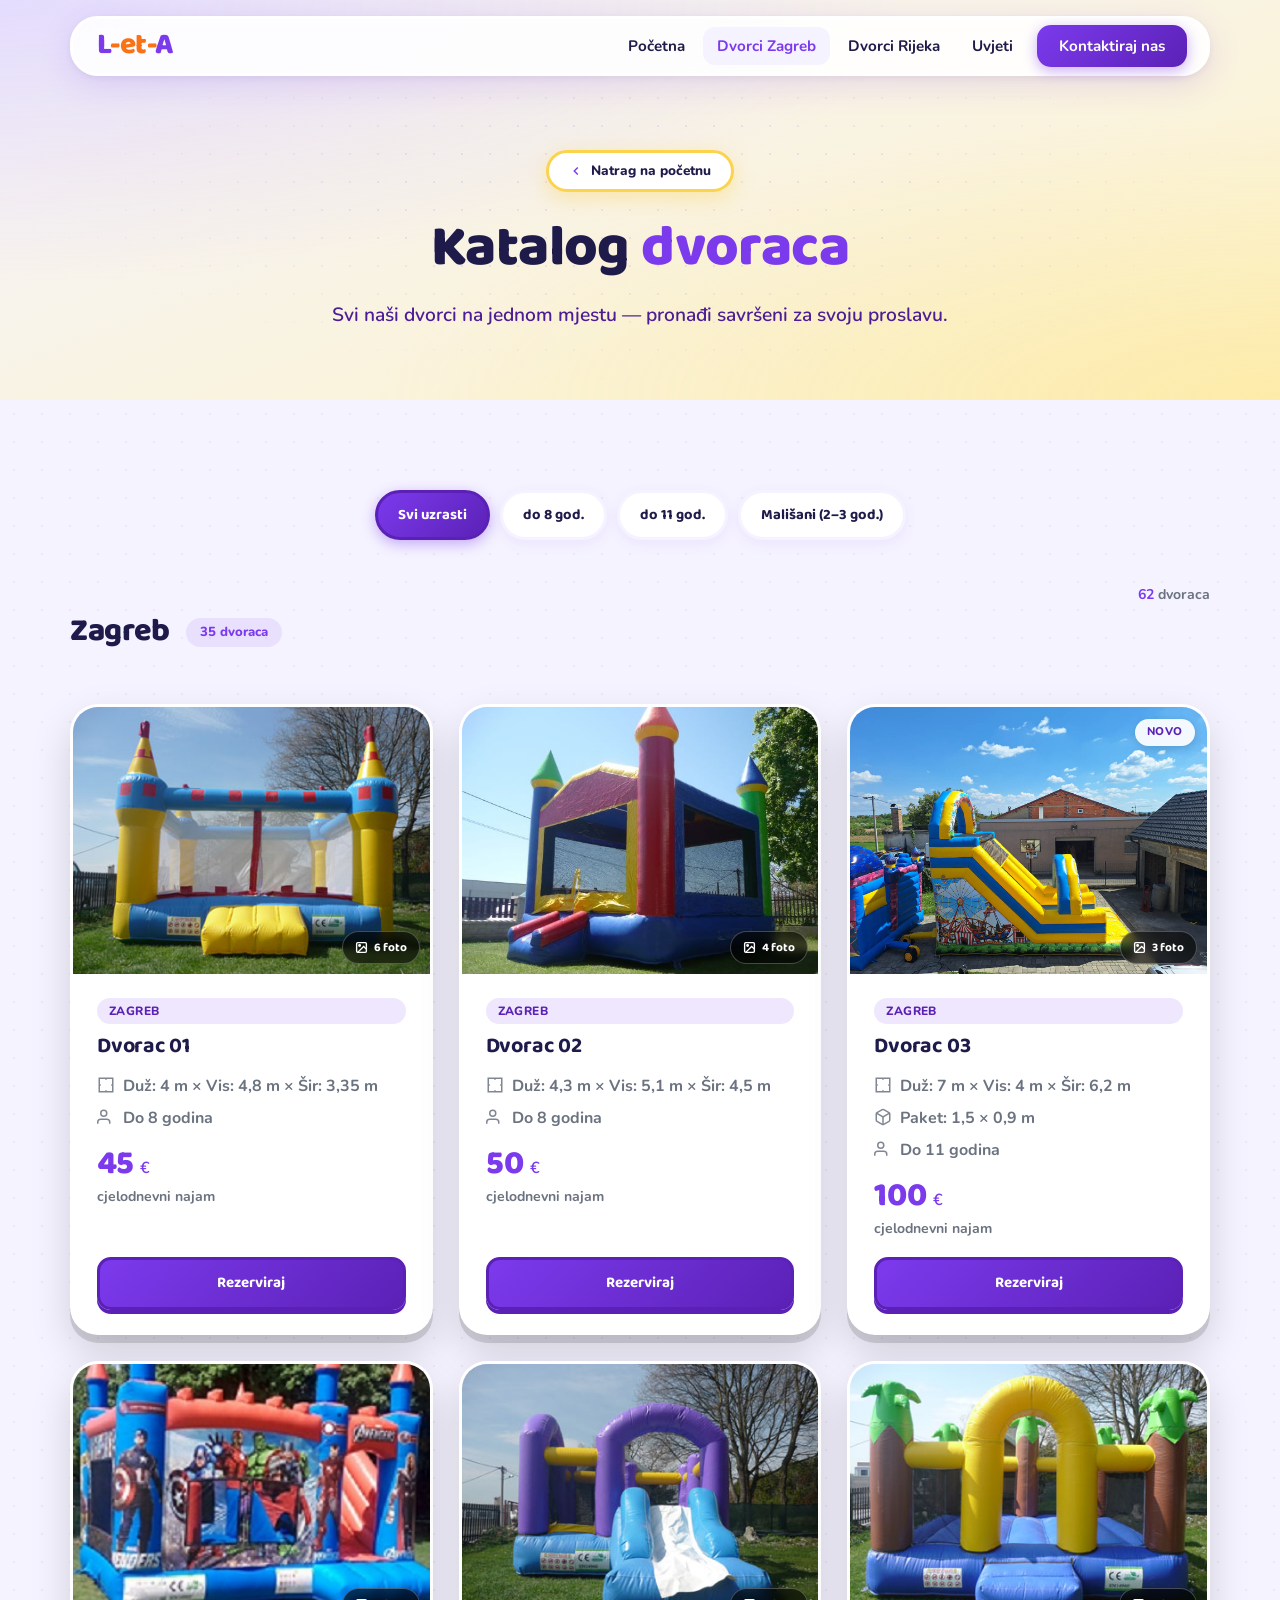
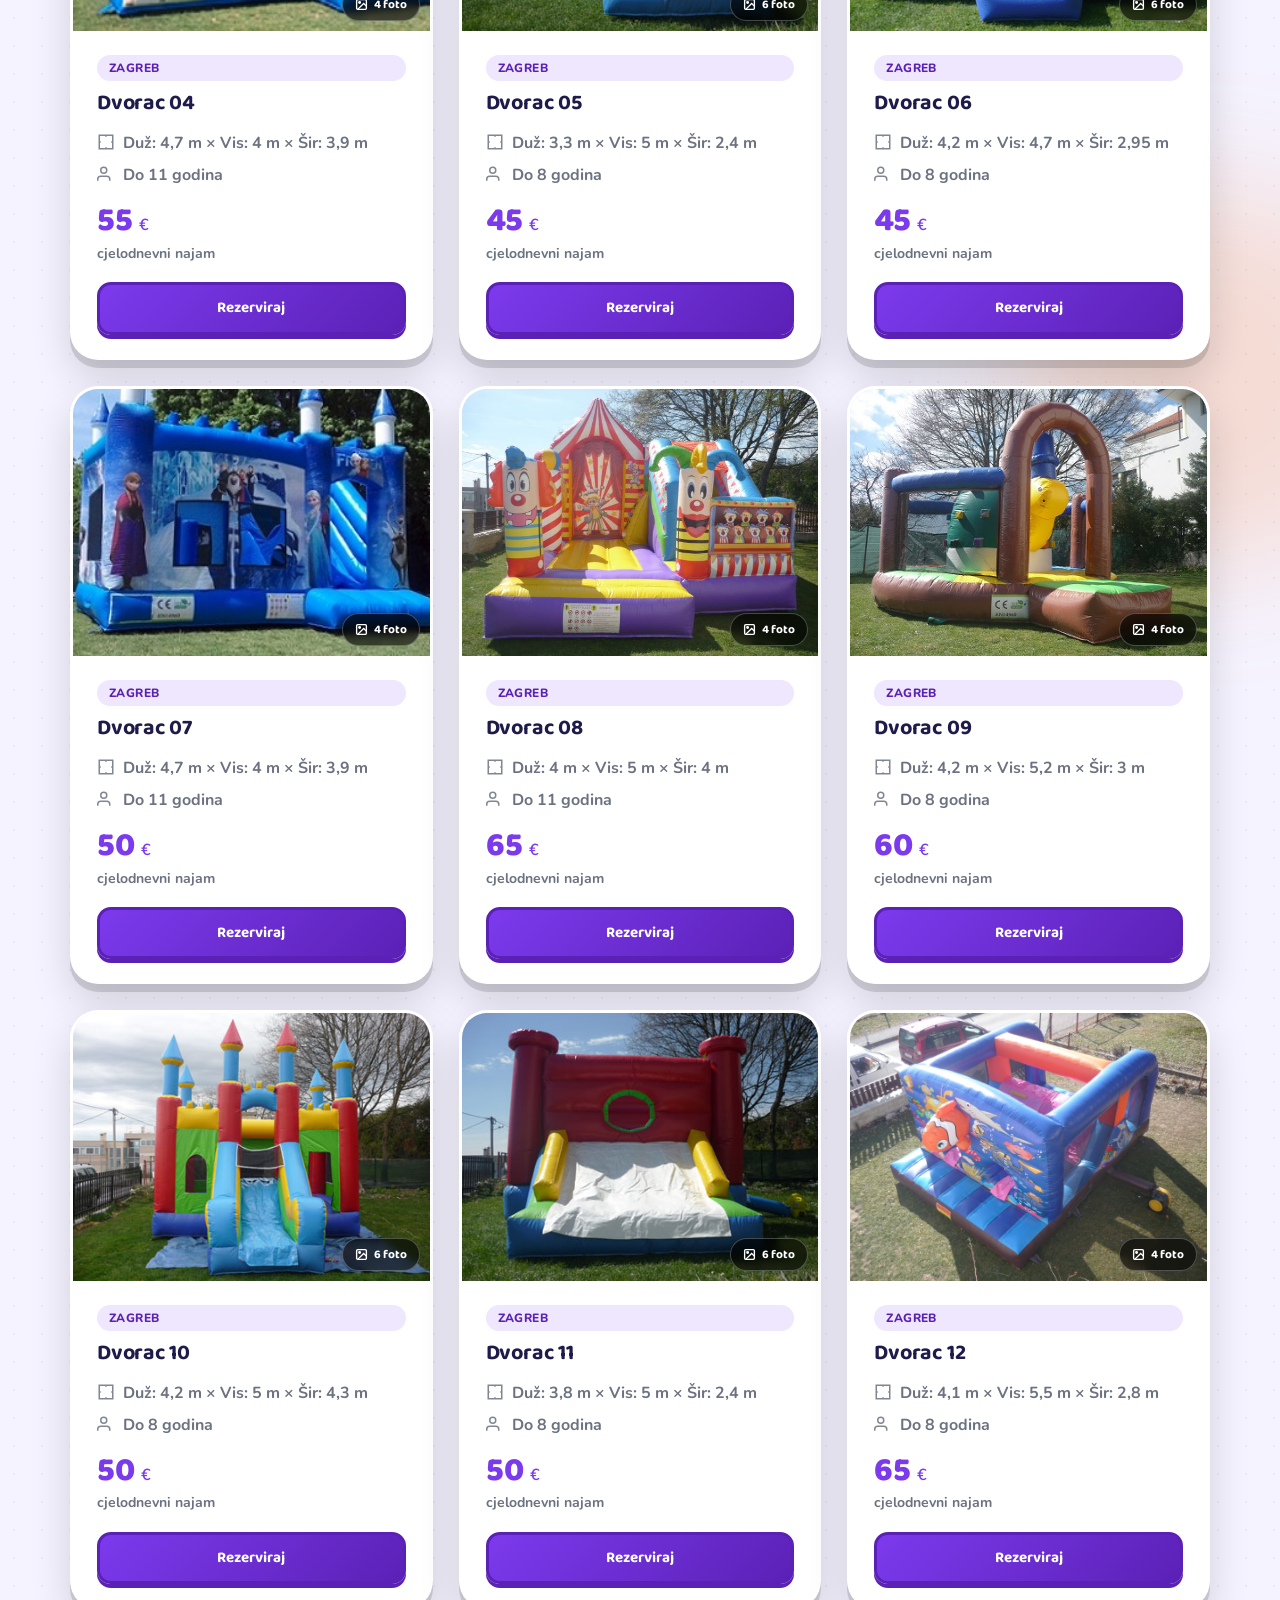
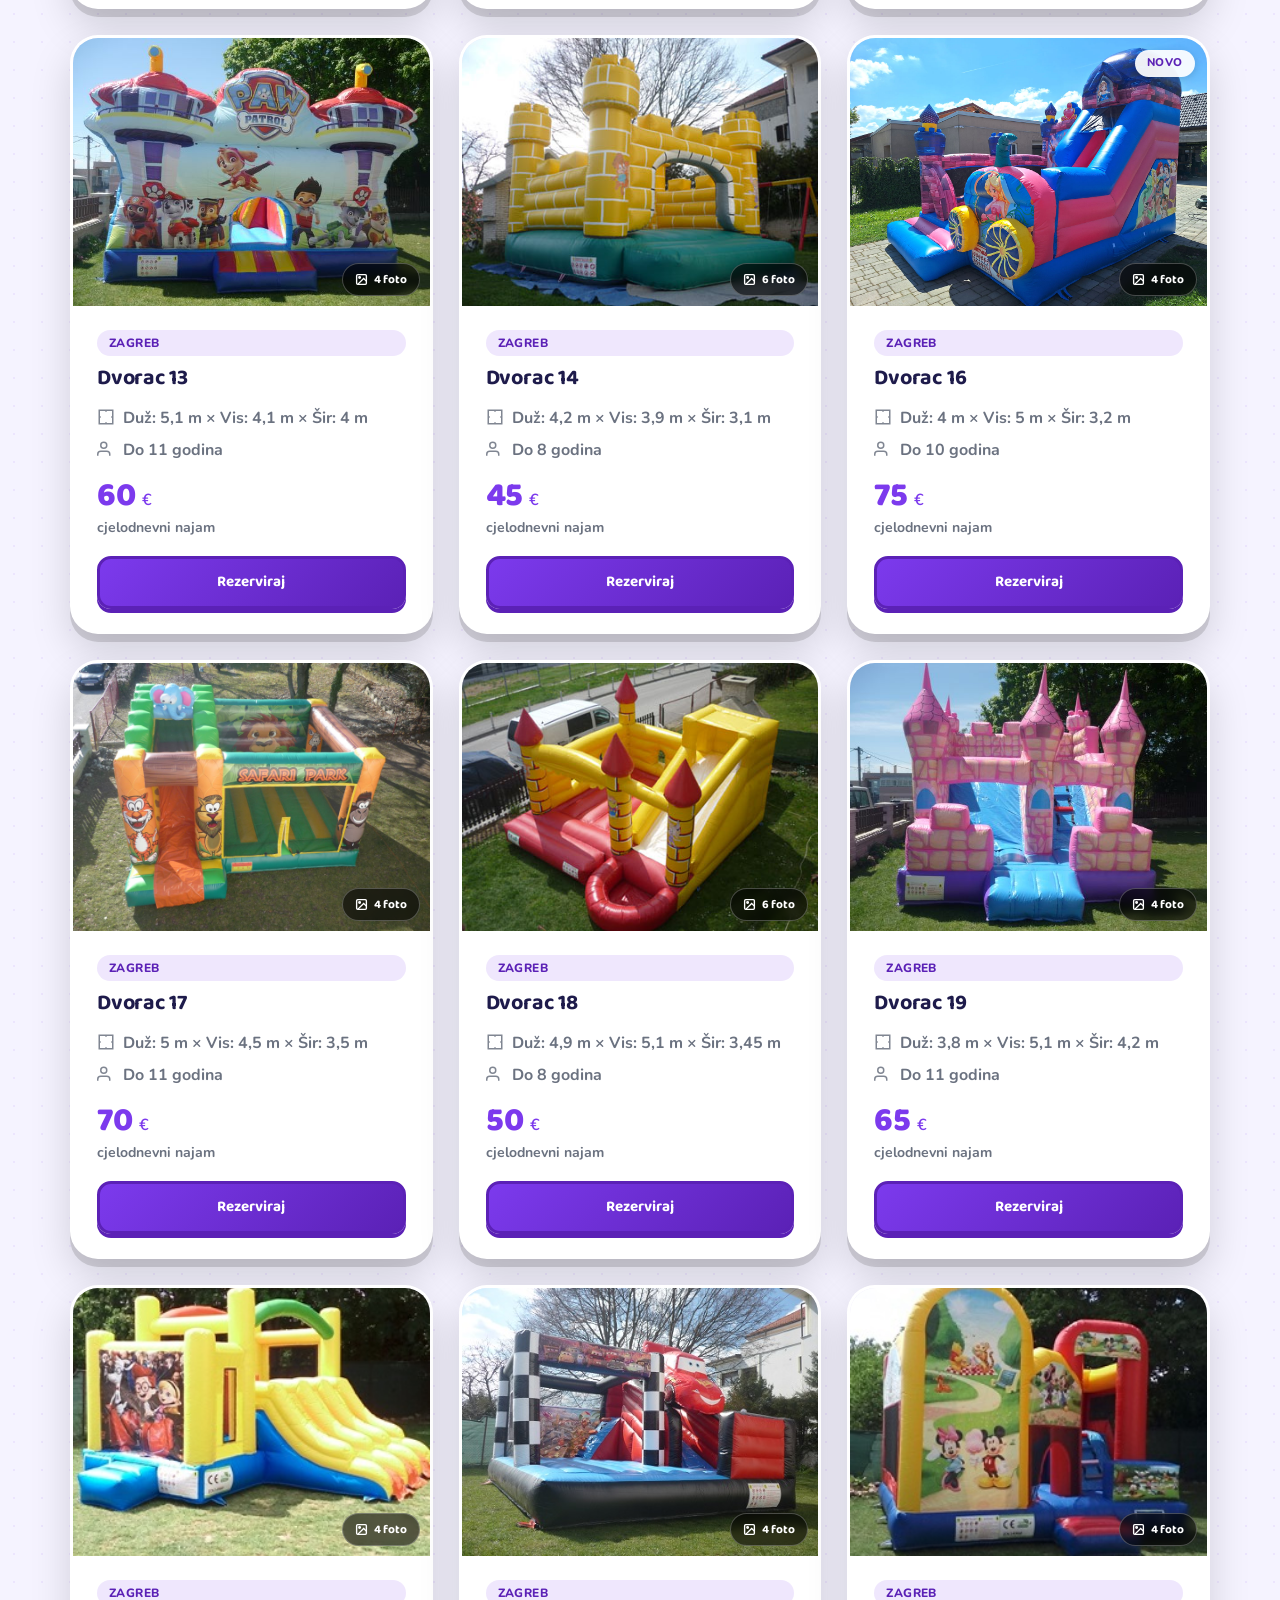
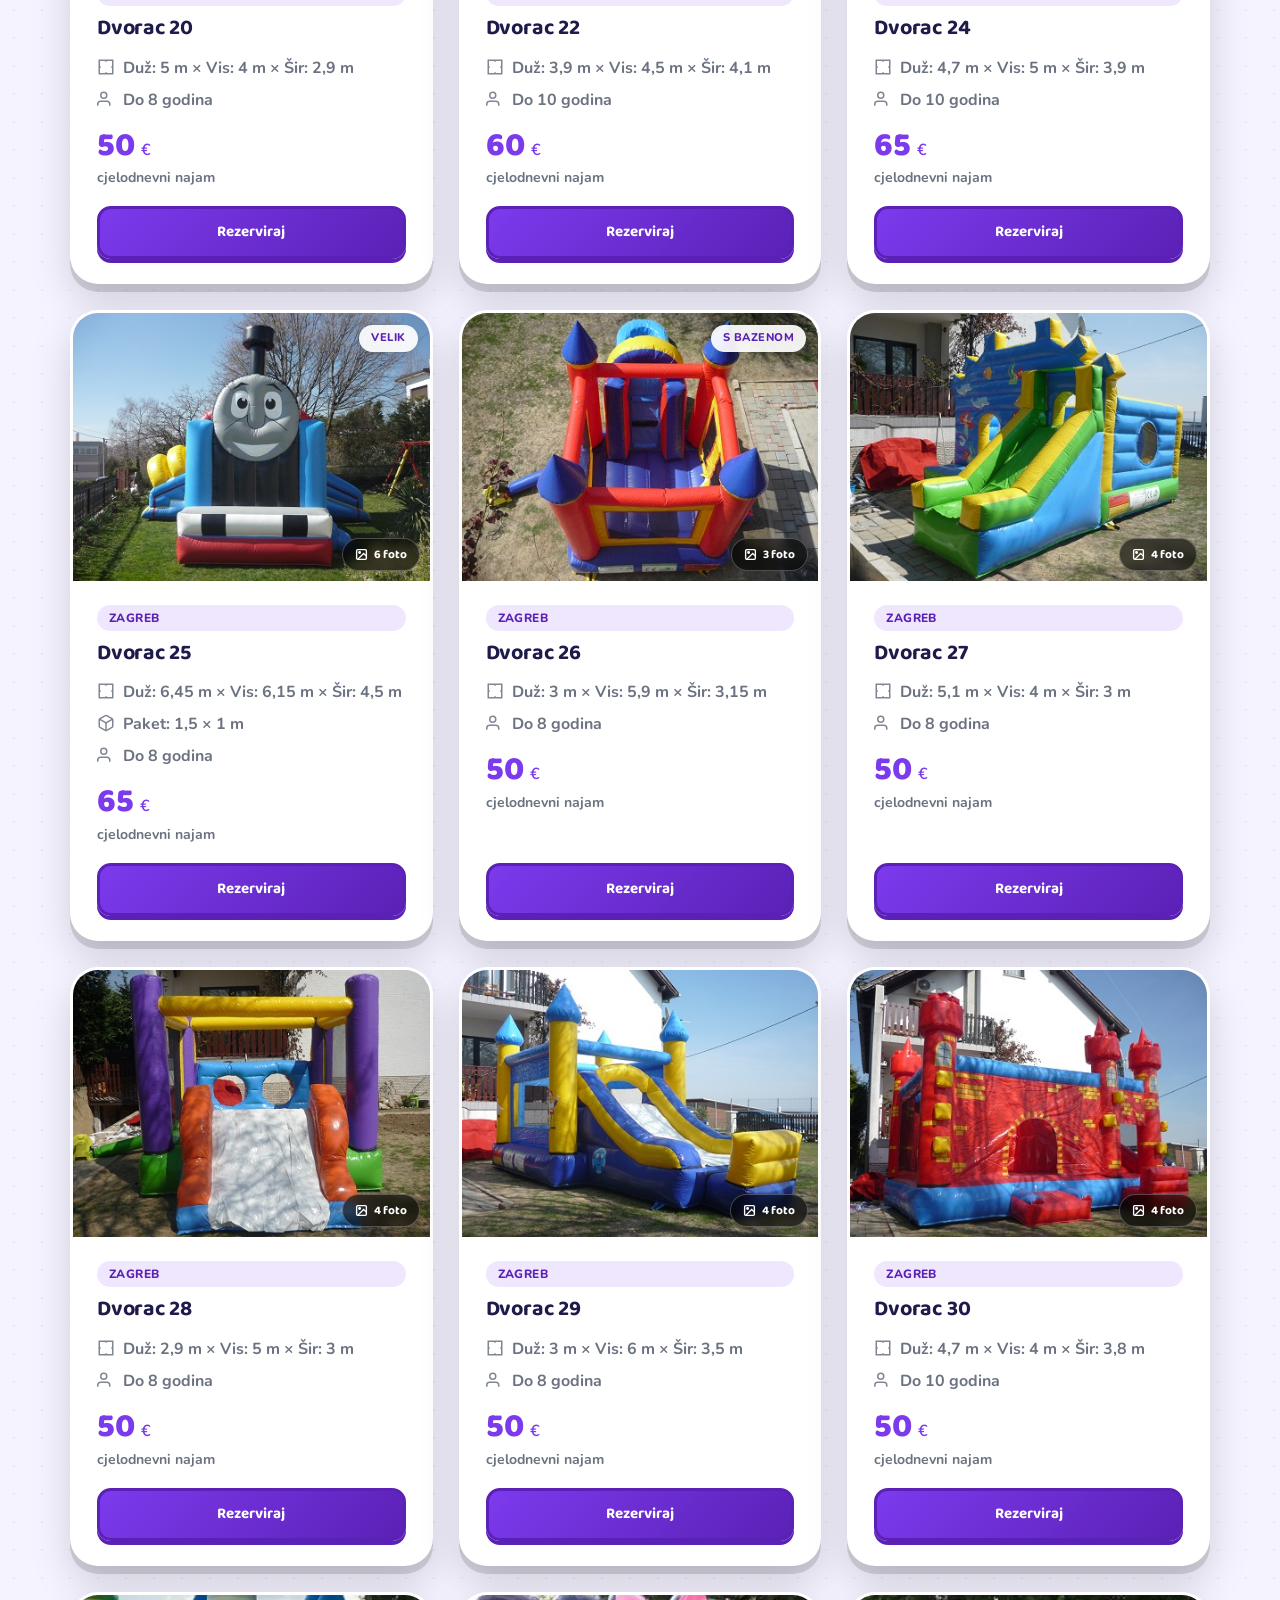
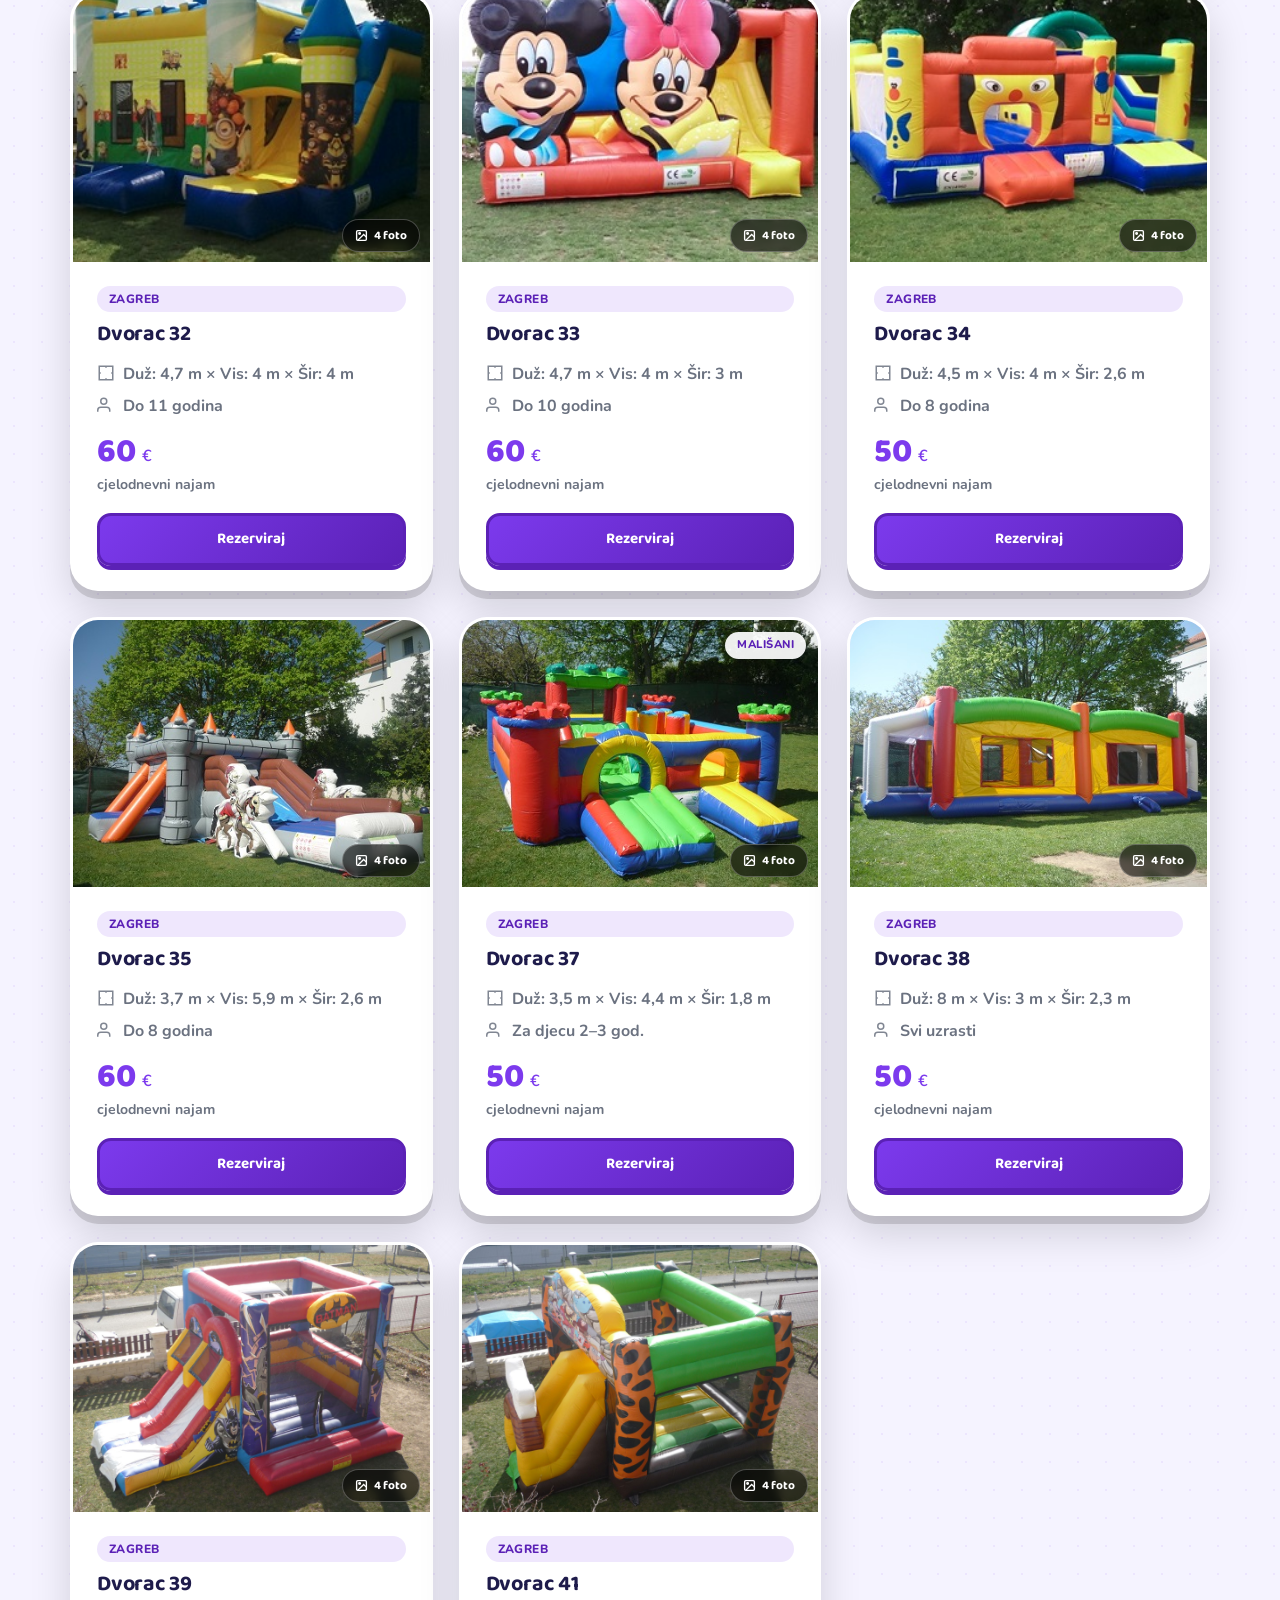
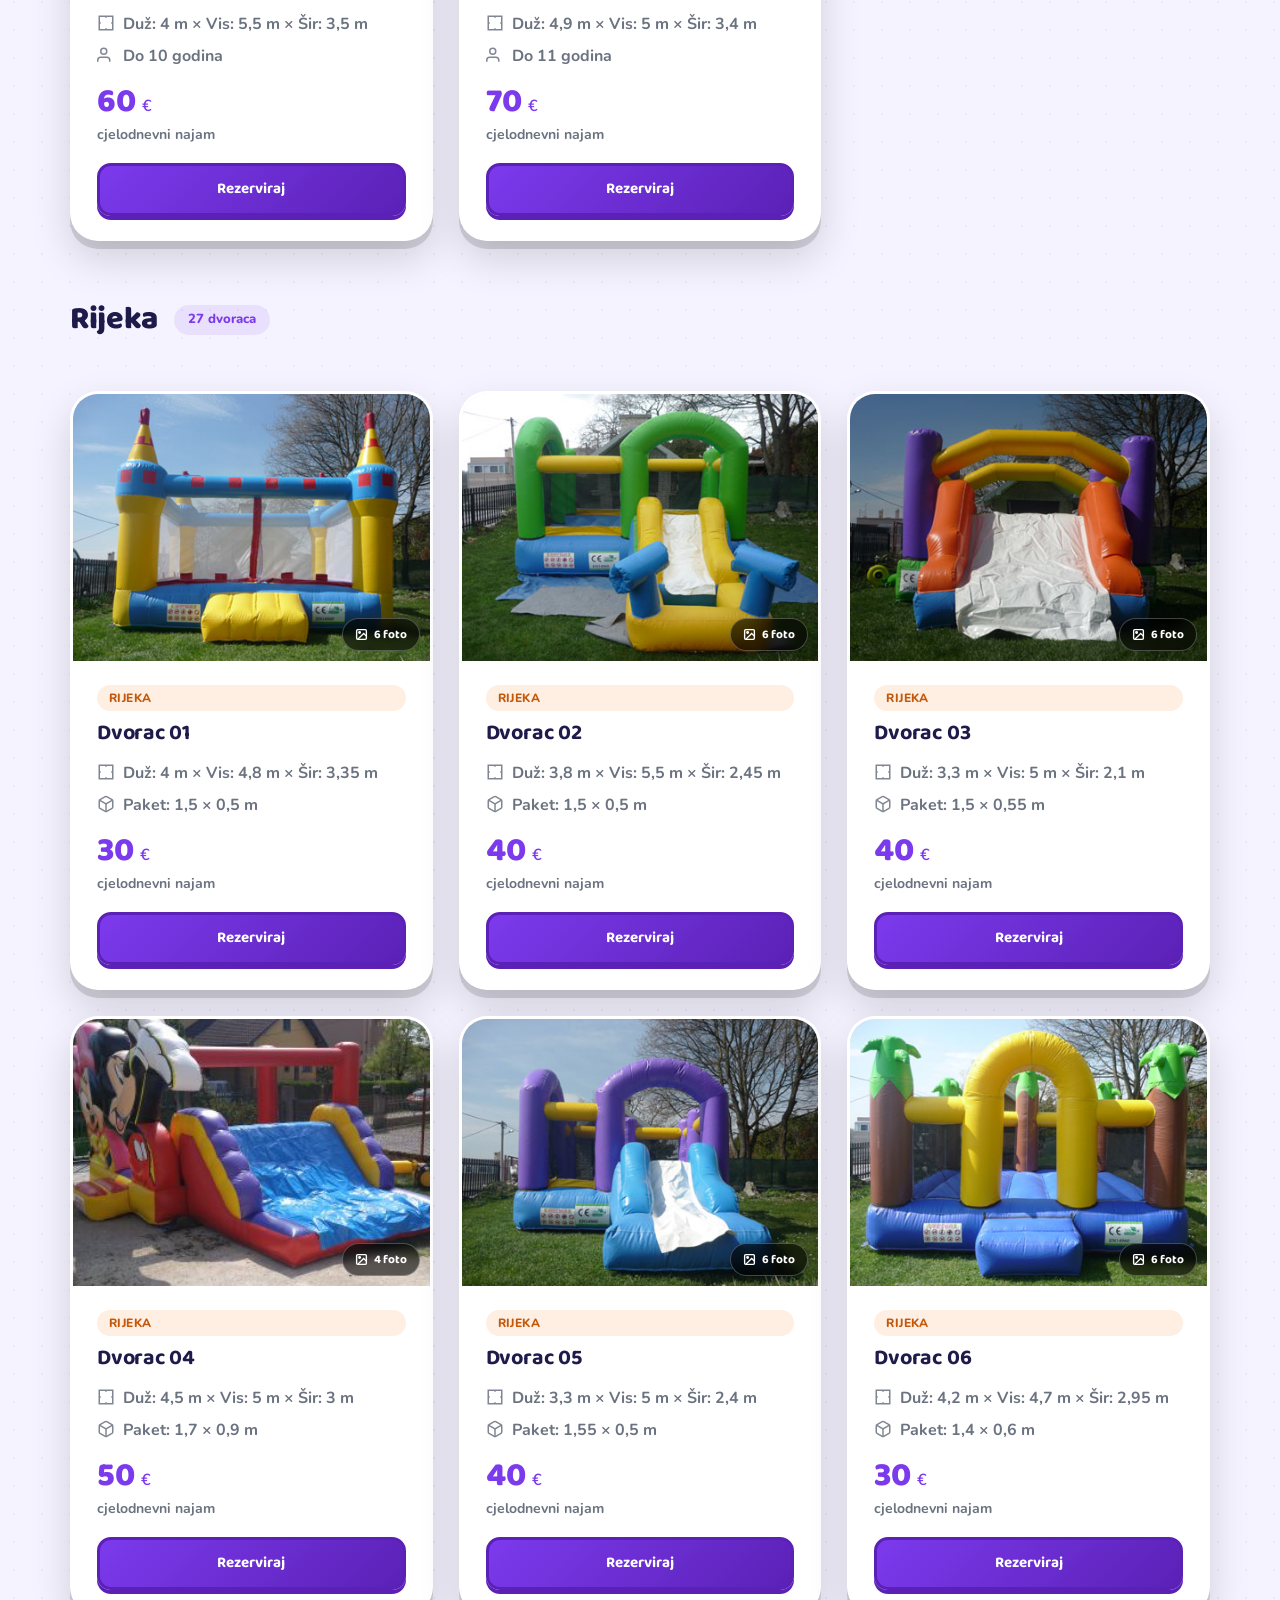
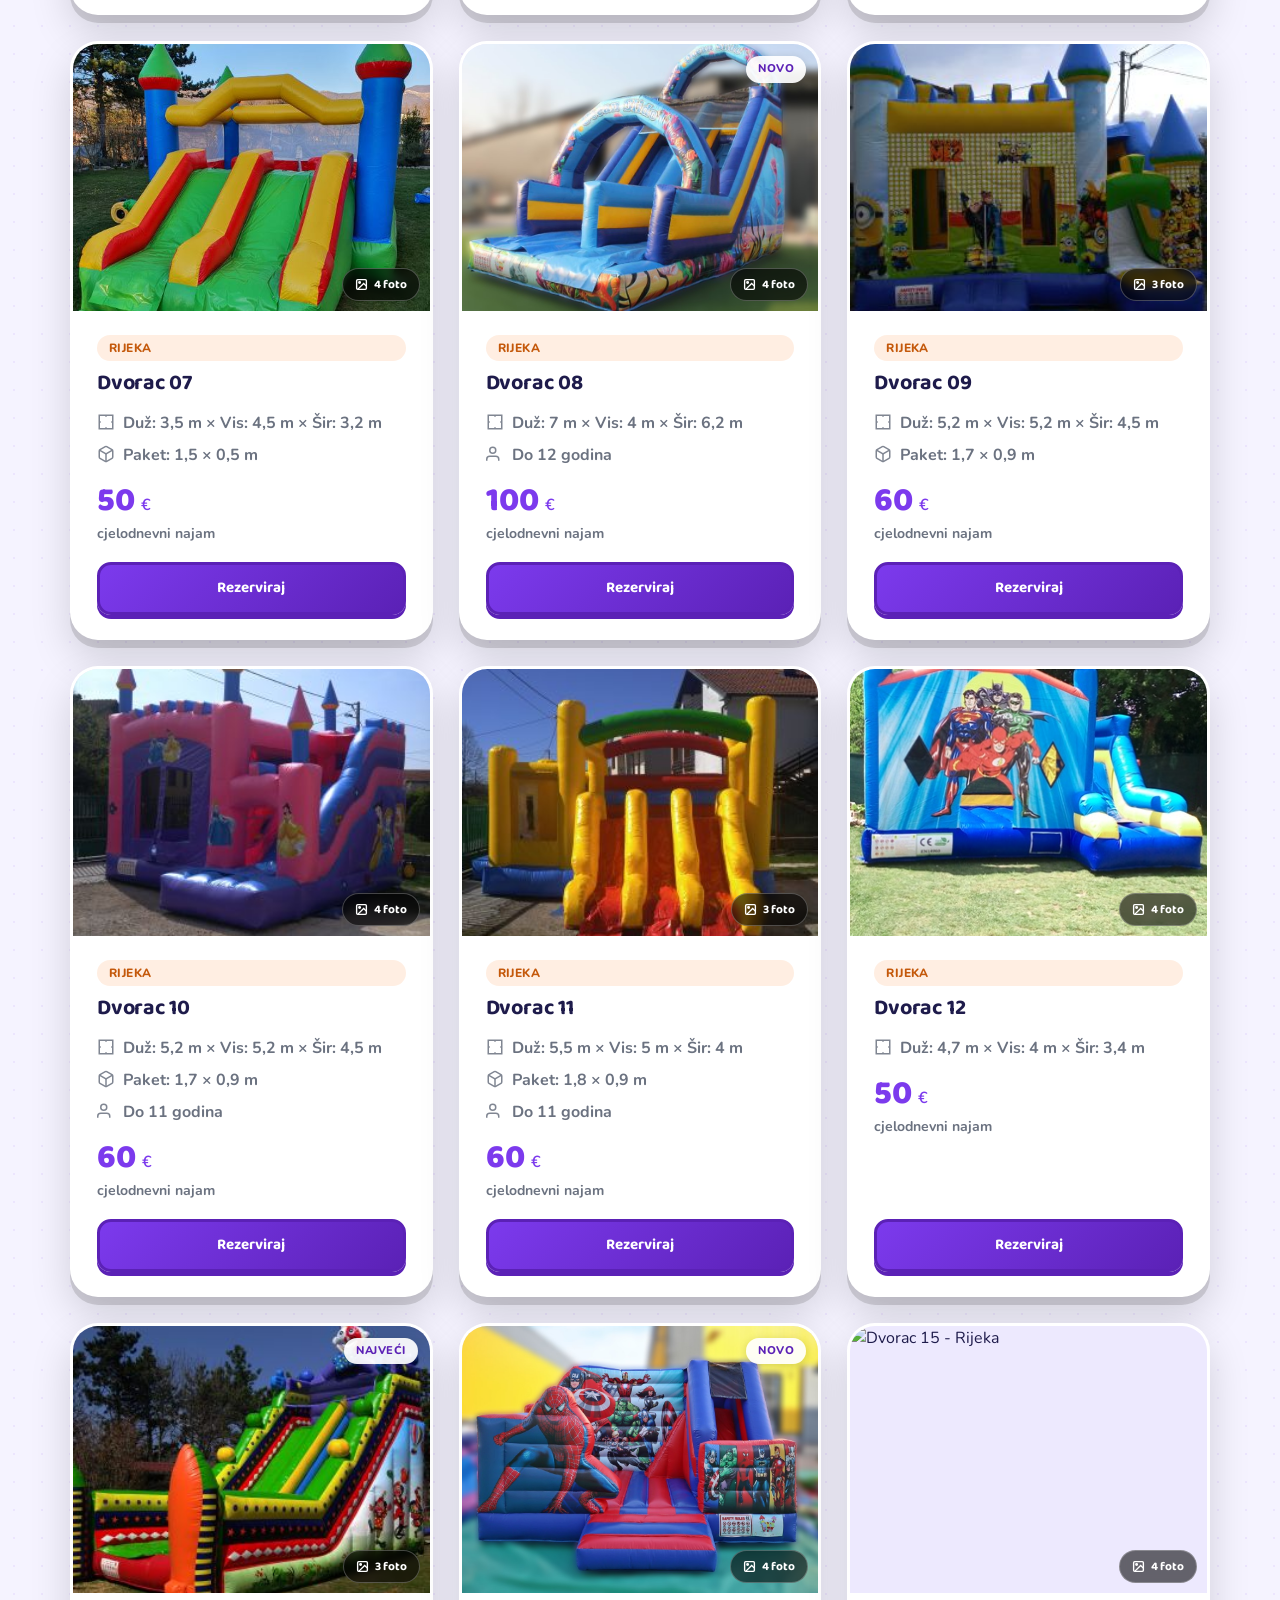
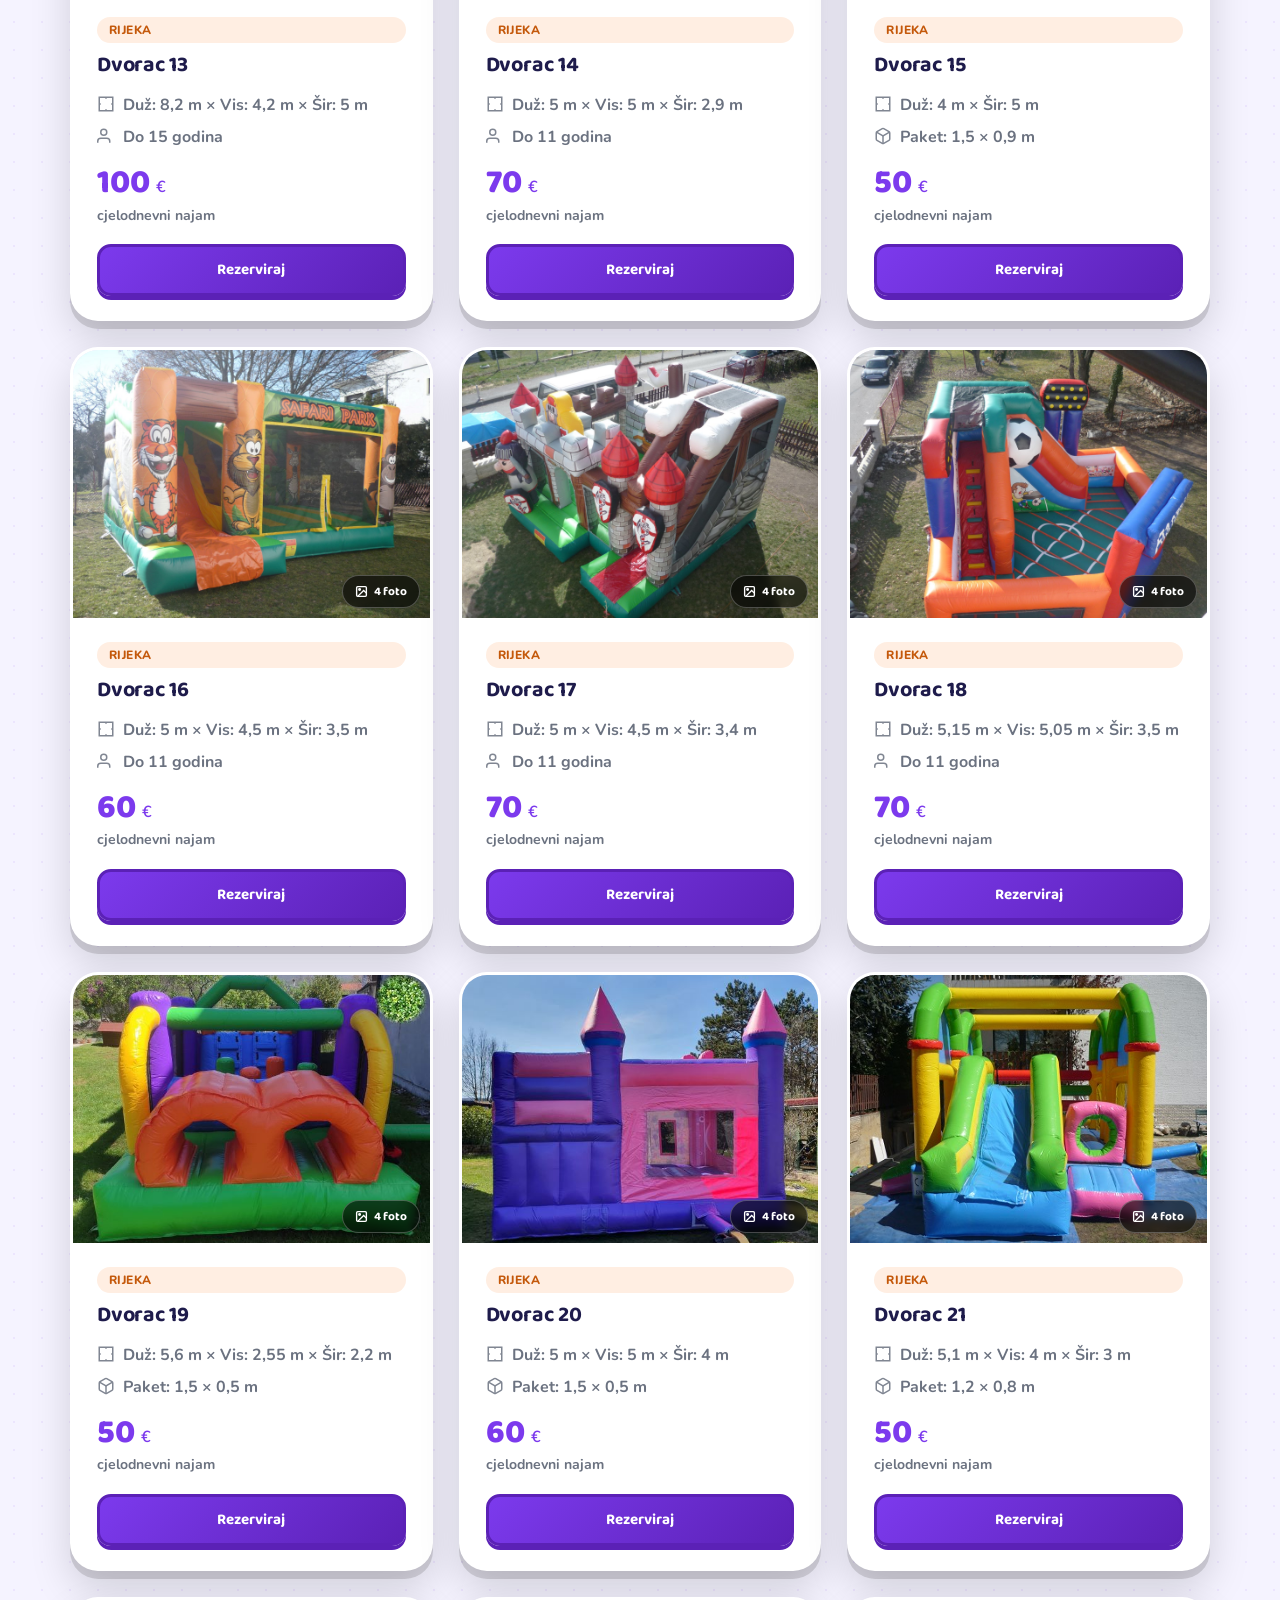
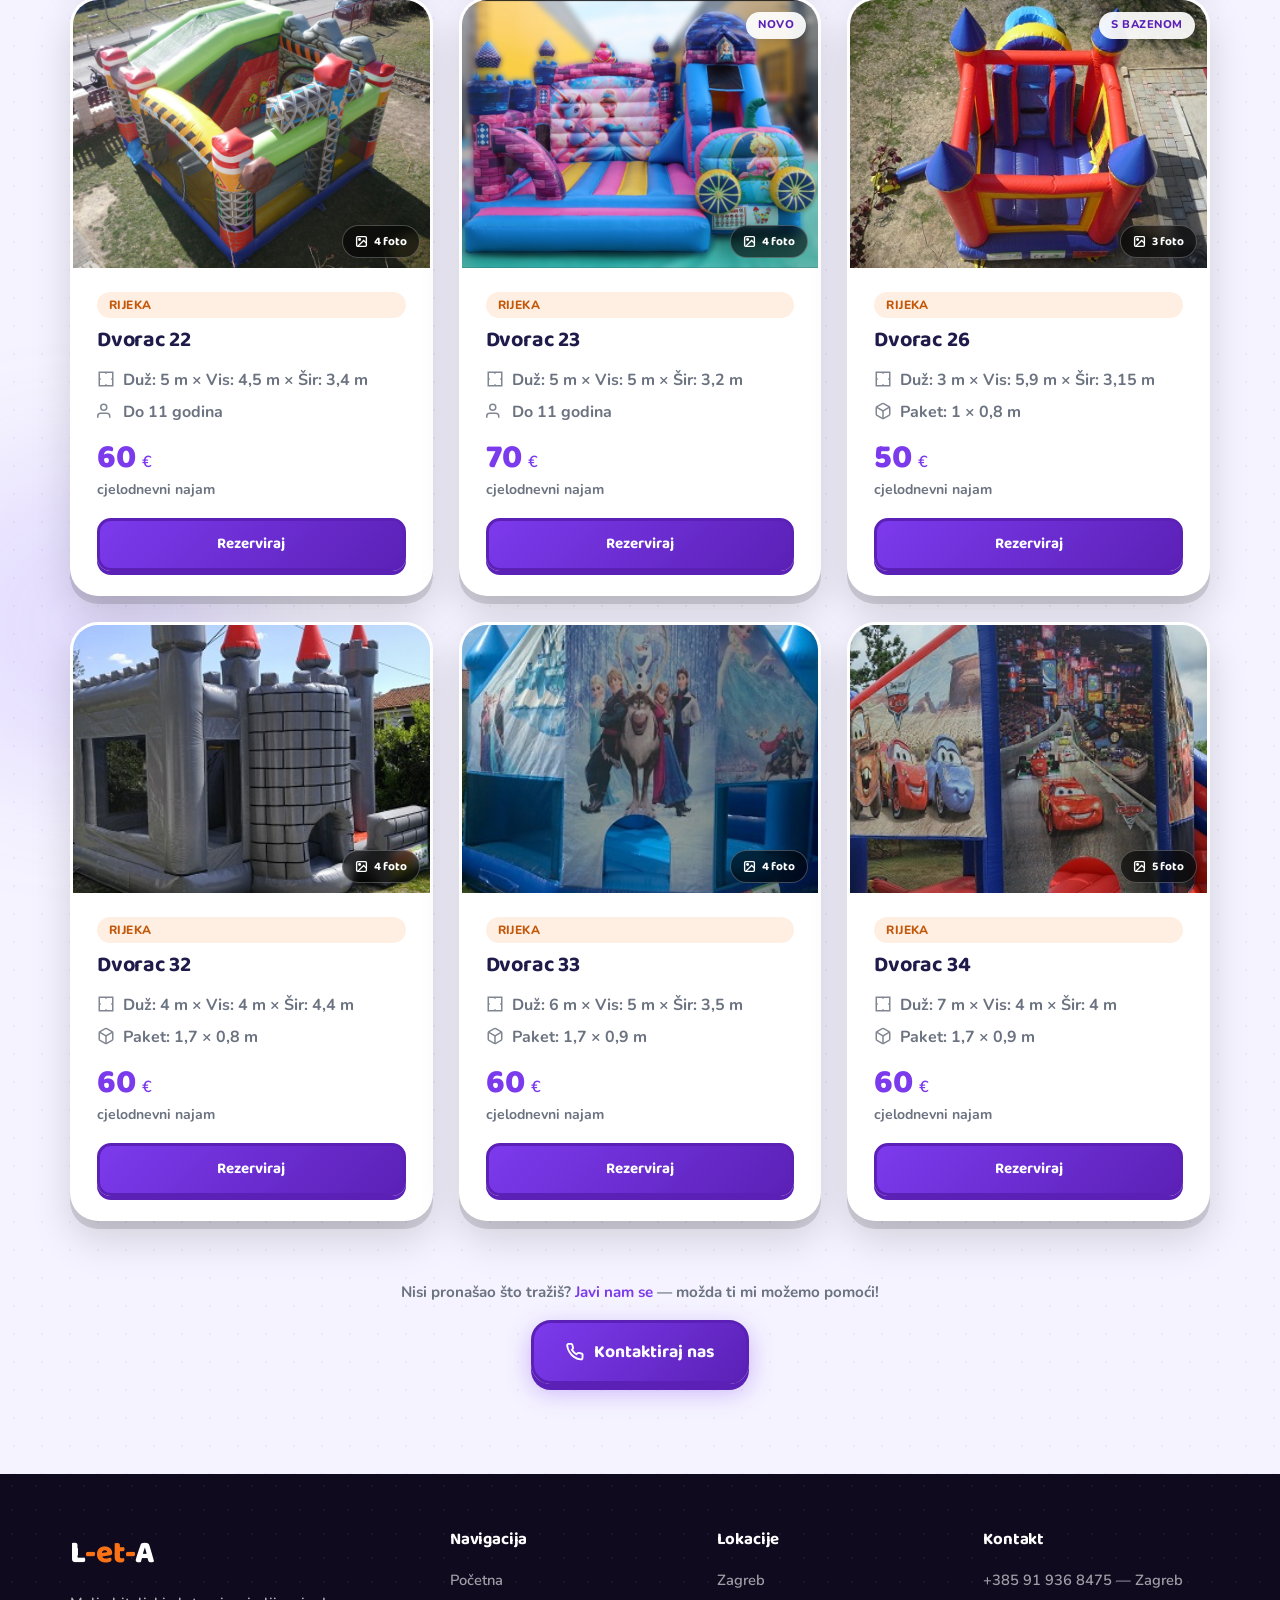
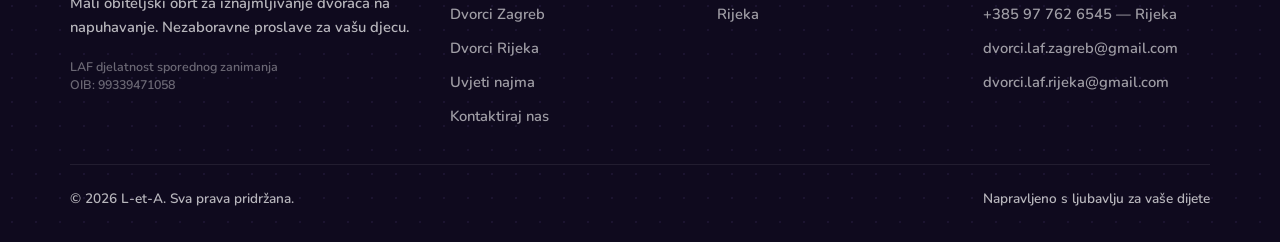
==== commit 6748ba3c: "finalni dodiri" ====
--- a/katalog.html
+++ b/katalog.html
@@ -144,6 +144,17 @@
 document.getElementById('footerYear').textContent = new Date().getFullYear();
 
 // ─── HELPERS ───────────────────────────────────────────────────────────────
+
+function dimFormatted(dim) {
+  var withoutUnit = dim.replace(/ m$/, '');
+  var parts = withoutUnit.split(' \u00d7 ');
+  if (parts.length === 3) {
+    return 'Du\u017e: ' + parts[0] + '\u00a0m \u00d7 Vis: ' + parts[1] + '\u00a0m \u00d7 \u0160ir: ' + parts[2] + '\u00a0m';
+  } else if (parts.length === 2) {
+    return 'Du\u017e: ' + parts[0] + '\u00a0m \u00d7 \u0160ir: ' + parts[1] + '\u00a0m';
+  }
+  return dim;
+}
 
 function imgs(city, id, count, special) {
   var base = 'images/dvorci/' + city + '/';
@@ -296,7 +307,7 @@
       '<div class="catalog-meta">' +
         '<div class="catalog-meta-item">' +
           '<svg viewBox="0 0 24 24" fill="none" stroke="currentColor" stroke-width="2"><path d="M3 3h18v18H3zM3 12h2M19 12h2M12 3v2M12 19v2"/></svg>' +
-          d.dim +
+          dimFormatted(d.dim) +
         '</div>' +
         (d.paket ? '<div class="catalog-meta-item catalog-meta-paket">' +
           '<svg viewBox="0 0 24 24" fill="none" stroke="currentColor" stroke-width="2"><path d="M21 16V8a2 2 0 0 0-1-1.73l-7-4a2 2 0 0 0-2 0l-7 4A2 2 0 0 0 3 8v8a2 2 0 0 0 1 1.73l7 4a2 2 0 0 0 2 0l7-4A2 2 0 0 0 21 16z"/><polyline points="3.27 6.96 12 12.01 20.73 6.96"/><line x1="12" y1="22.08" x2="12" y2="12"/></svg>' +
@@ -309,7 +320,7 @@
         '<span class="catalog-price-unit">&euro;</span>' +
       '</div>' +
       '<p class="catalog-price-sub">cjelodnevni najam</p>' +
-      '<a href="kontakt.html#' + cityClass + '" class="btn-catalog">Rezerviraj</a>' +
+      '<a href="kontakt.html?dvorac=' + cityClass + '-' + d.id + '#' + cityClass + '" class="btn-catalog">Rezerviraj</a>' +
     '</div>' +
   '</article>';
 }
@@ -340,6 +351,46 @@
   });
 }, true);
 
+// Touch swipe za slike dvoraca (samo touch uređaji)
+(function() {
+  var swipeStartX = 0;
+  var swipeStartY = 0;
+  var swipeTarget = null;
+
+  document.addEventListener('touchstart', function(e) {
+    swipeTarget = e.target.closest('.catalog-image');
+    if (!swipeTarget) return;
+    swipeStartX = e.touches[0].clientX;
+    swipeStartY = e.touches[0].clientY;
+  }, { passive: true });
+
+  document.addEventListener('touchend', function(e) {
+    if (!swipeTarget) return;
+    var dx = e.changedTouches[0].clientX - swipeStartX;
+    var dy = e.changedTouches[0].clientY - swipeStartY;
+    swipeTarget = null;
+
+    // Ignorirati vertikalni scroll i premali pomak
+    if (Math.abs(dx) < 40 || Math.abs(dy) > Math.abs(dx)) return;
+
+    var imageDiv = e.target.closest('.catalog-image');
+    if (!imageDiv) return;
+    var gallery = JSON.parse(imageDiv.dataset.gallery);
+    if (gallery.length <= 1) return;
+
+    var current = parseInt(imageDiv.dataset.current || 0, 10);
+    current = (current + (dx < 0 ? 1 : -1) + gallery.length) % gallery.length;
+    imageDiv.dataset.current = current;
+
+    var img = imageDiv.querySelector('img');
+    if (img) img.src = gallery[current];
+
+    imageDiv.querySelectorAll('.catalog-image-dots span').forEach(function(dot, i) {
+      dot.classList.toggle('active', i === current);
+    });
+  }, { passive: true });
+})();
+
 document.getElementById('countZagreb').textContent = ZAGREB.length + ' dvoraca';
 document.getElementById('countRijeka').textContent = RIJEKA.length + ' dvoraca';
 
--- a/css/style.css
+++ b/css/style.css
@@ -482,11 +482,12 @@
   margin-bottom: 18px;
 }
 .catalog-meta-item {
-  display: flex; align-items: center; gap: 8px;
-  font-size: 0.88rem; font-weight: 700;
+  display: flex; align-items: flex-start; gap: 8px;
+  font-size: 1rem; font-weight: 700;
   opacity: 0.95;
-}
-.catalog-meta-item svg { width: 16px; height: 16px; flex-shrink: 0; opacity: 0.85; }
+  flex-wrap: wrap;
+}
+.catalog-meta-item svg { width: 18px; height: 18px; flex-shrink: 0; opacity: 0.85; margin-top: 2px; }
 .catalog-price-row {
   display: flex; align-items: baseline; gap: 6px;
   margin-bottom: 4px;
@@ -497,7 +498,7 @@
   line-height: 1;
 }
 .catalog-price-unit { font-size: 1rem; font-weight: 600; opacity: 0.9; }
-.catalog-price-sub { font-size: 0.78rem; opacity: 0.85; font-weight: 700; margin-bottom: 18px; }
+.catalog-price-sub { font-size: 0.88rem; opacity: 0.85; font-weight: 700; margin-bottom: 18px; }
 .btn-catalog {
   display: block; text-align: center; text-decoration: none;
   background: rgba(255,255,255,0.25);
@@ -1841,13 +1842,29 @@
 .contact-action-purple svg { color: #C4B5FD; }
 .contact-action-orange { background: rgba(249,115,22,0.22); }
 .contact-action-orange svg { color: #FED7AA; }
-.contact-action-hours {
-  display: flex; align-items: center; gap: 14px;
-  padding: 16px 20px; border-radius: var(--radius);
-  background: rgba(255,255,255,0.07); border: 1px solid rgba(255,255,255,0.1);
-  color: rgba(255,255,255,0.75); font-size: 0.93rem;
-}
-.contact-action-hours svg { width: 20px; height: 20px; flex-shrink: 0; opacity: 0.5; }
+.selected-castle-notice {
+  display: flex; align-items: center; gap: 16px;
+  background: rgba(124,58,237,0.18);
+  border: 1.5px solid rgba(124,58,237,0.4);
+  border-radius: var(--radius);
+  padding: 16px 20px;
+  margin-bottom: 32px;
+}
+.scn-thumb {
+  width: 68px; height: 68px; border-radius: 12px;
+  object-fit: cover; flex-shrink: 0;
+  border: 2px solid rgba(124,58,237,0.45);
+}
+.scn-body { flex: 1; }
+.scn-label { font-size: 0.78rem; color: rgba(255,255,255,0.6); margin: 0 0 4px; font-weight: 600; }
+.scn-name { font-size: 1.1rem; font-weight: 800; color: #fff; margin: 0; }
+.scn-close {
+  background: none; border: none; cursor: pointer;
+  color: rgba(255,255,255,0.45); font-size: 1.1rem;
+  padding: 4px 8px; border-radius: 8px;
+  transition: color 0.2s, background 0.2s; flex-shrink: 0;
+}
+.scn-close:hover { color: #fff; background: rgba(255,255,255,0.1); }
 .contact-action-note {
   font-size: 0.82rem; color: rgba(255,255,255,0.45);
   text-align: center; padding-top: 4px;
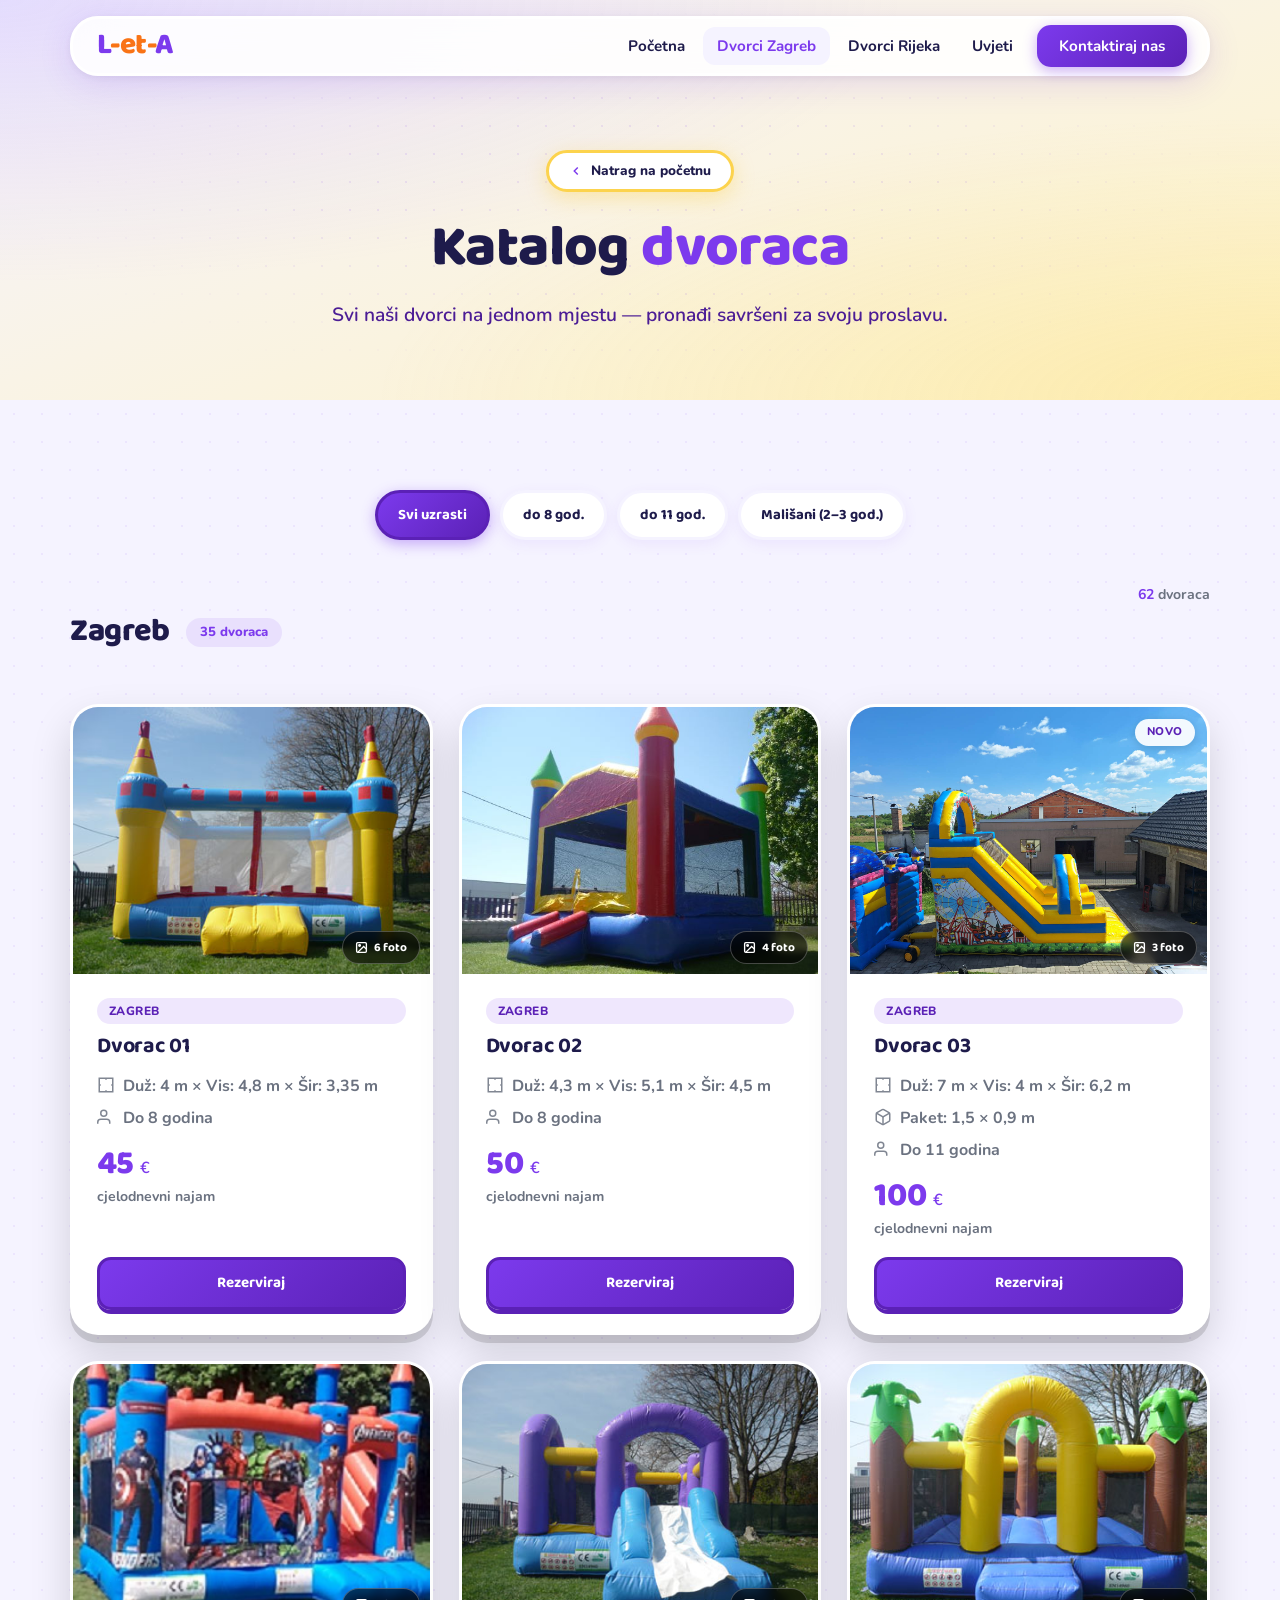
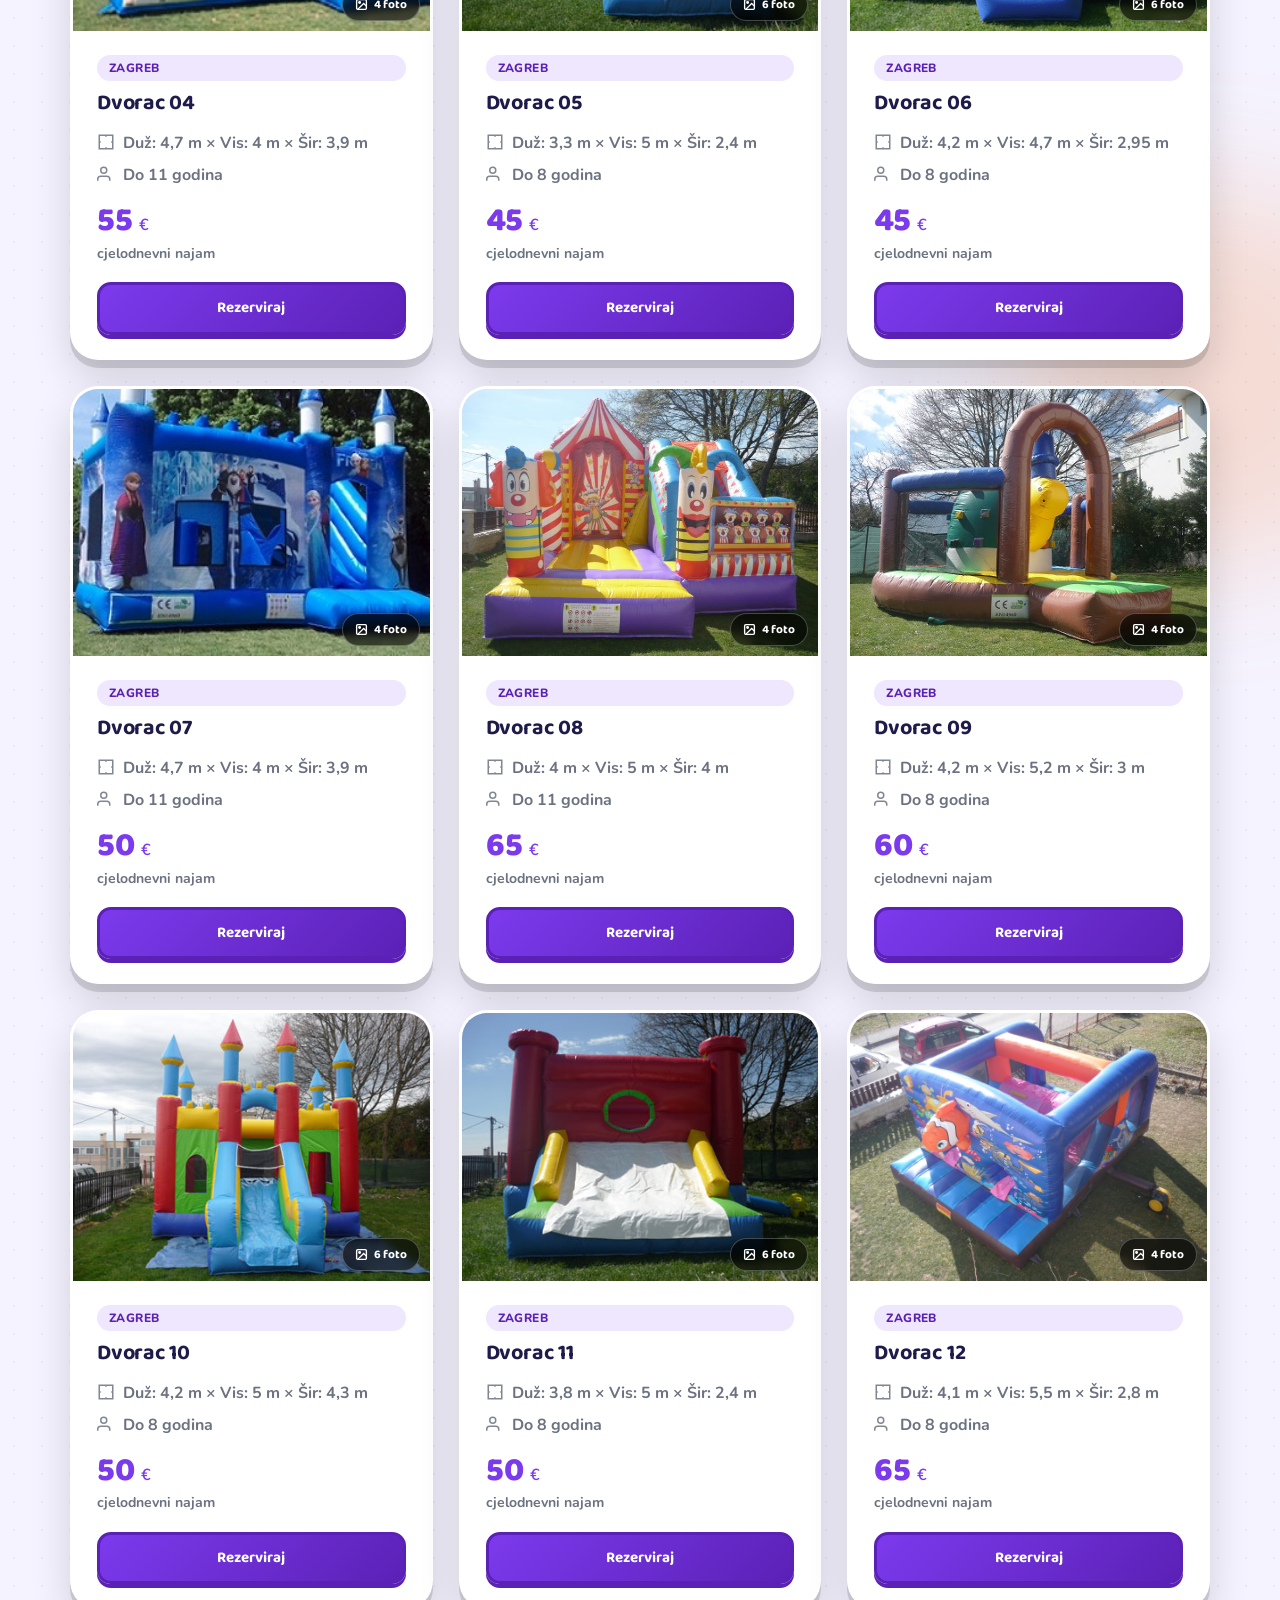
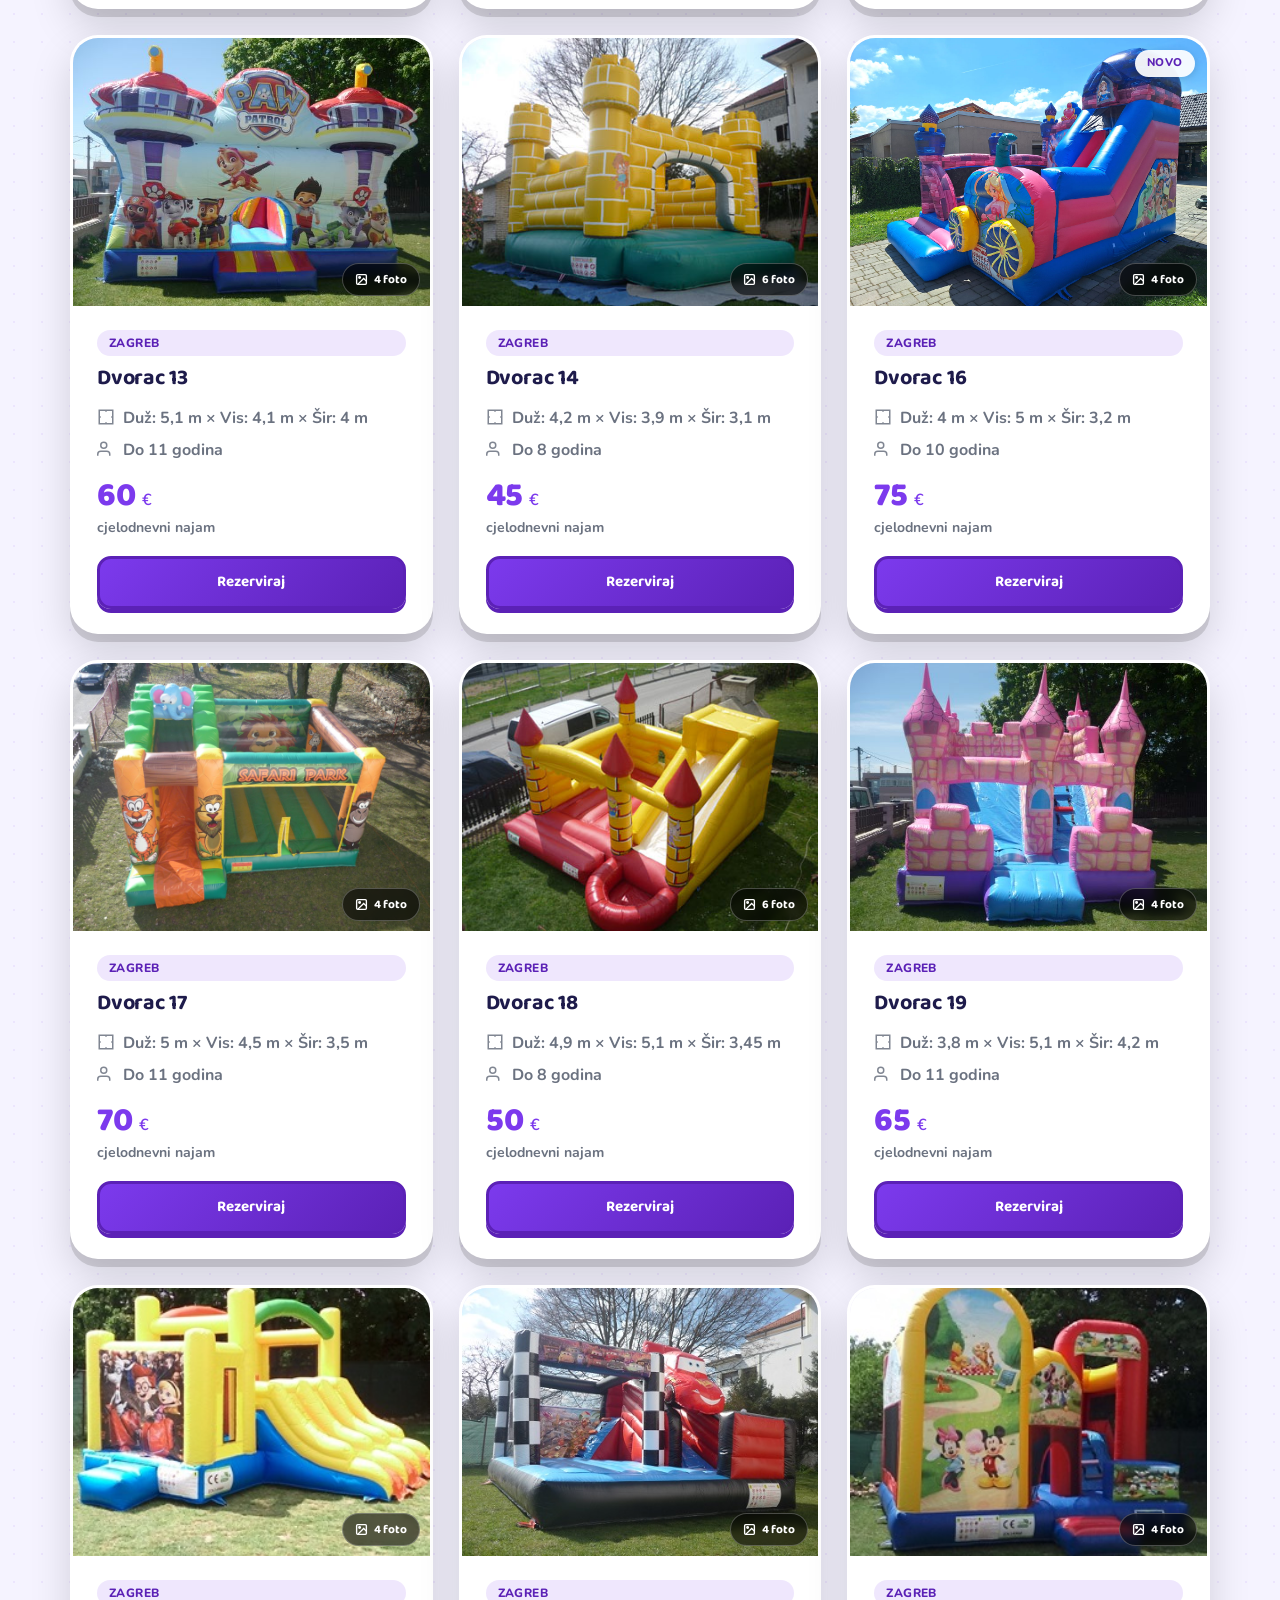
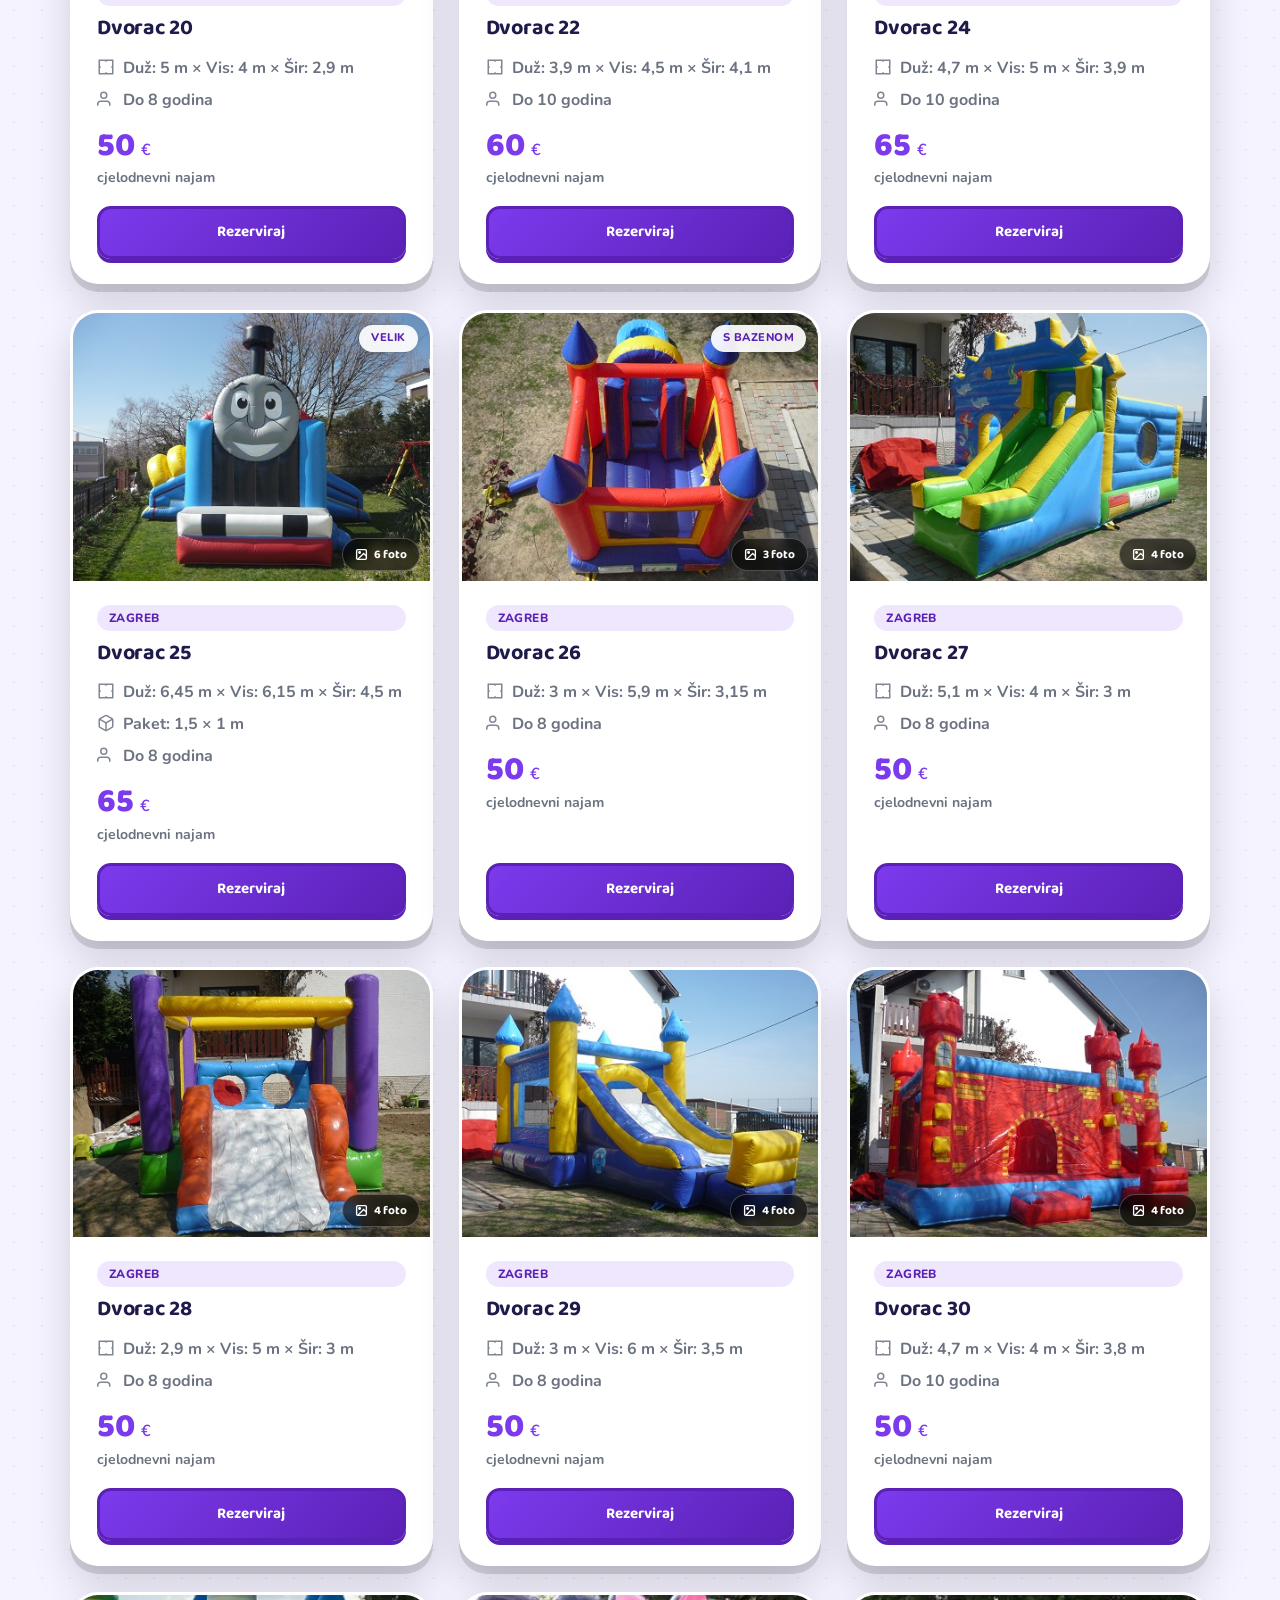
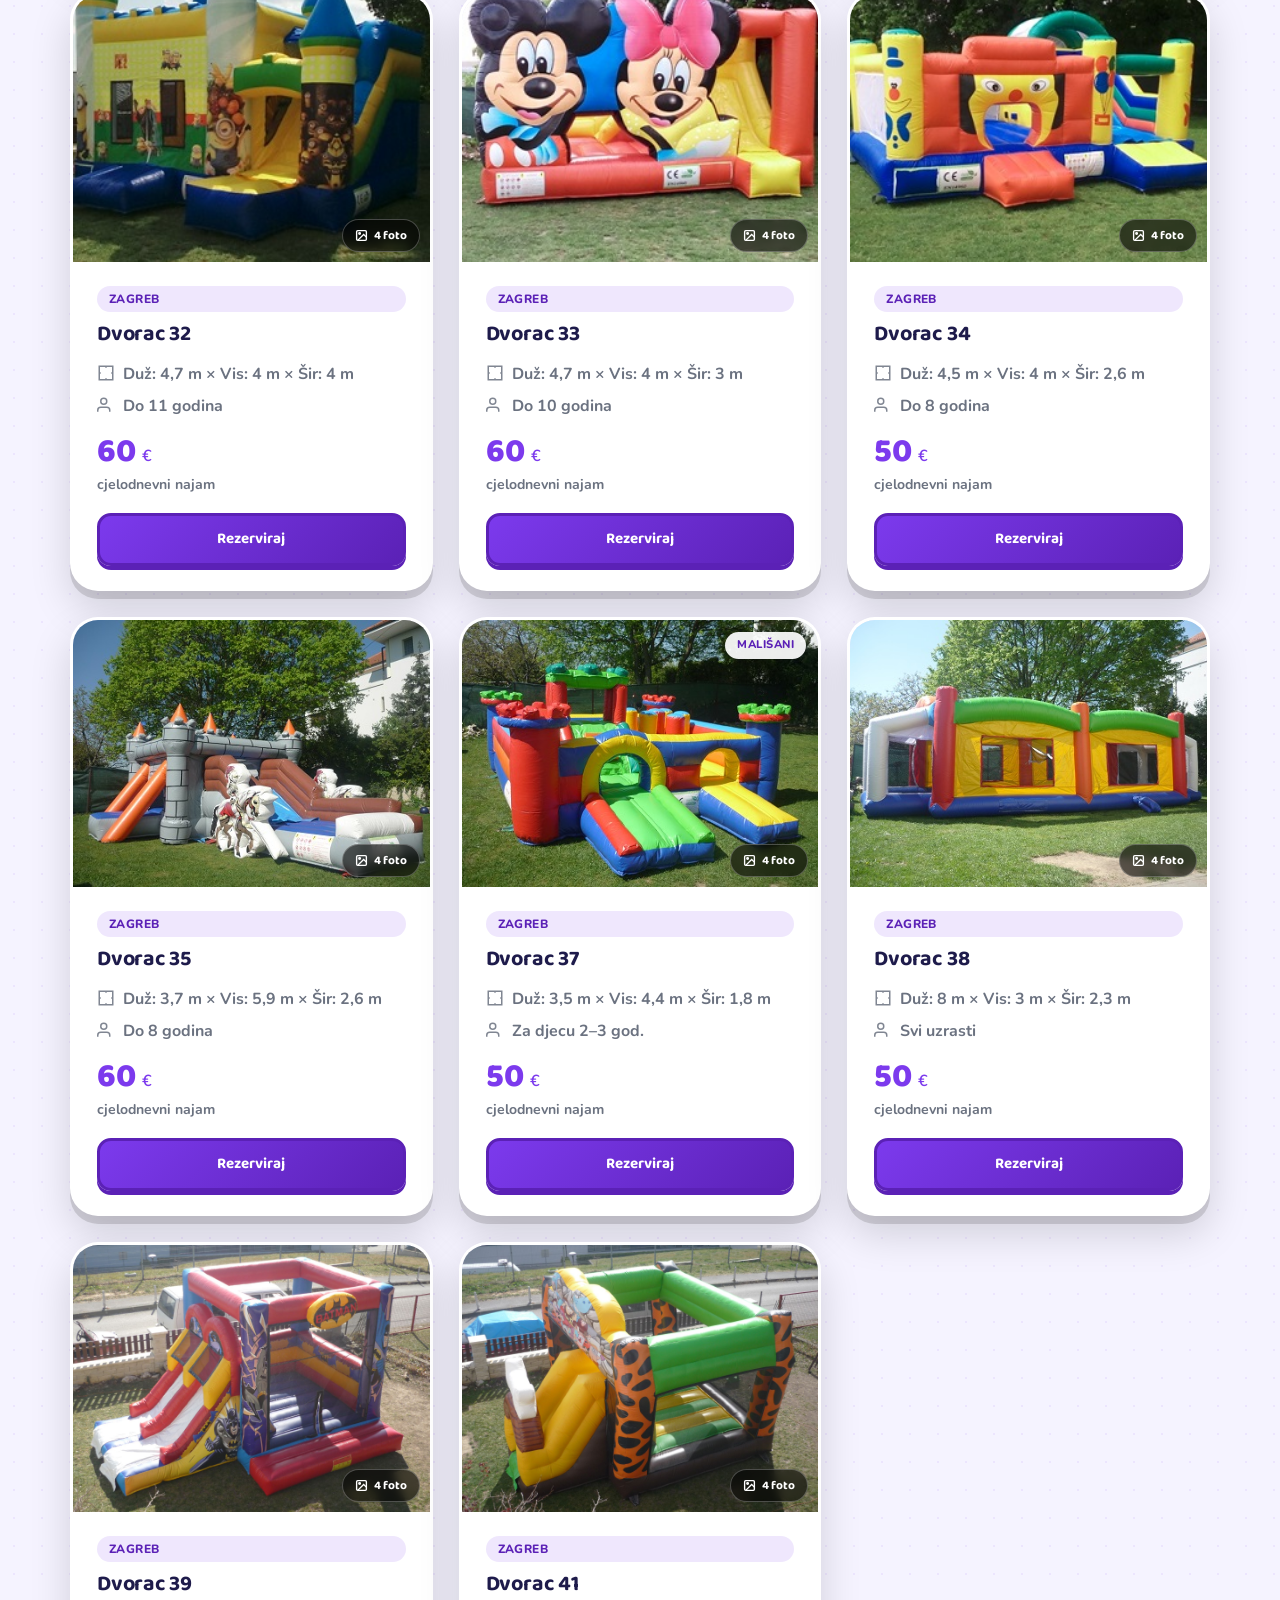
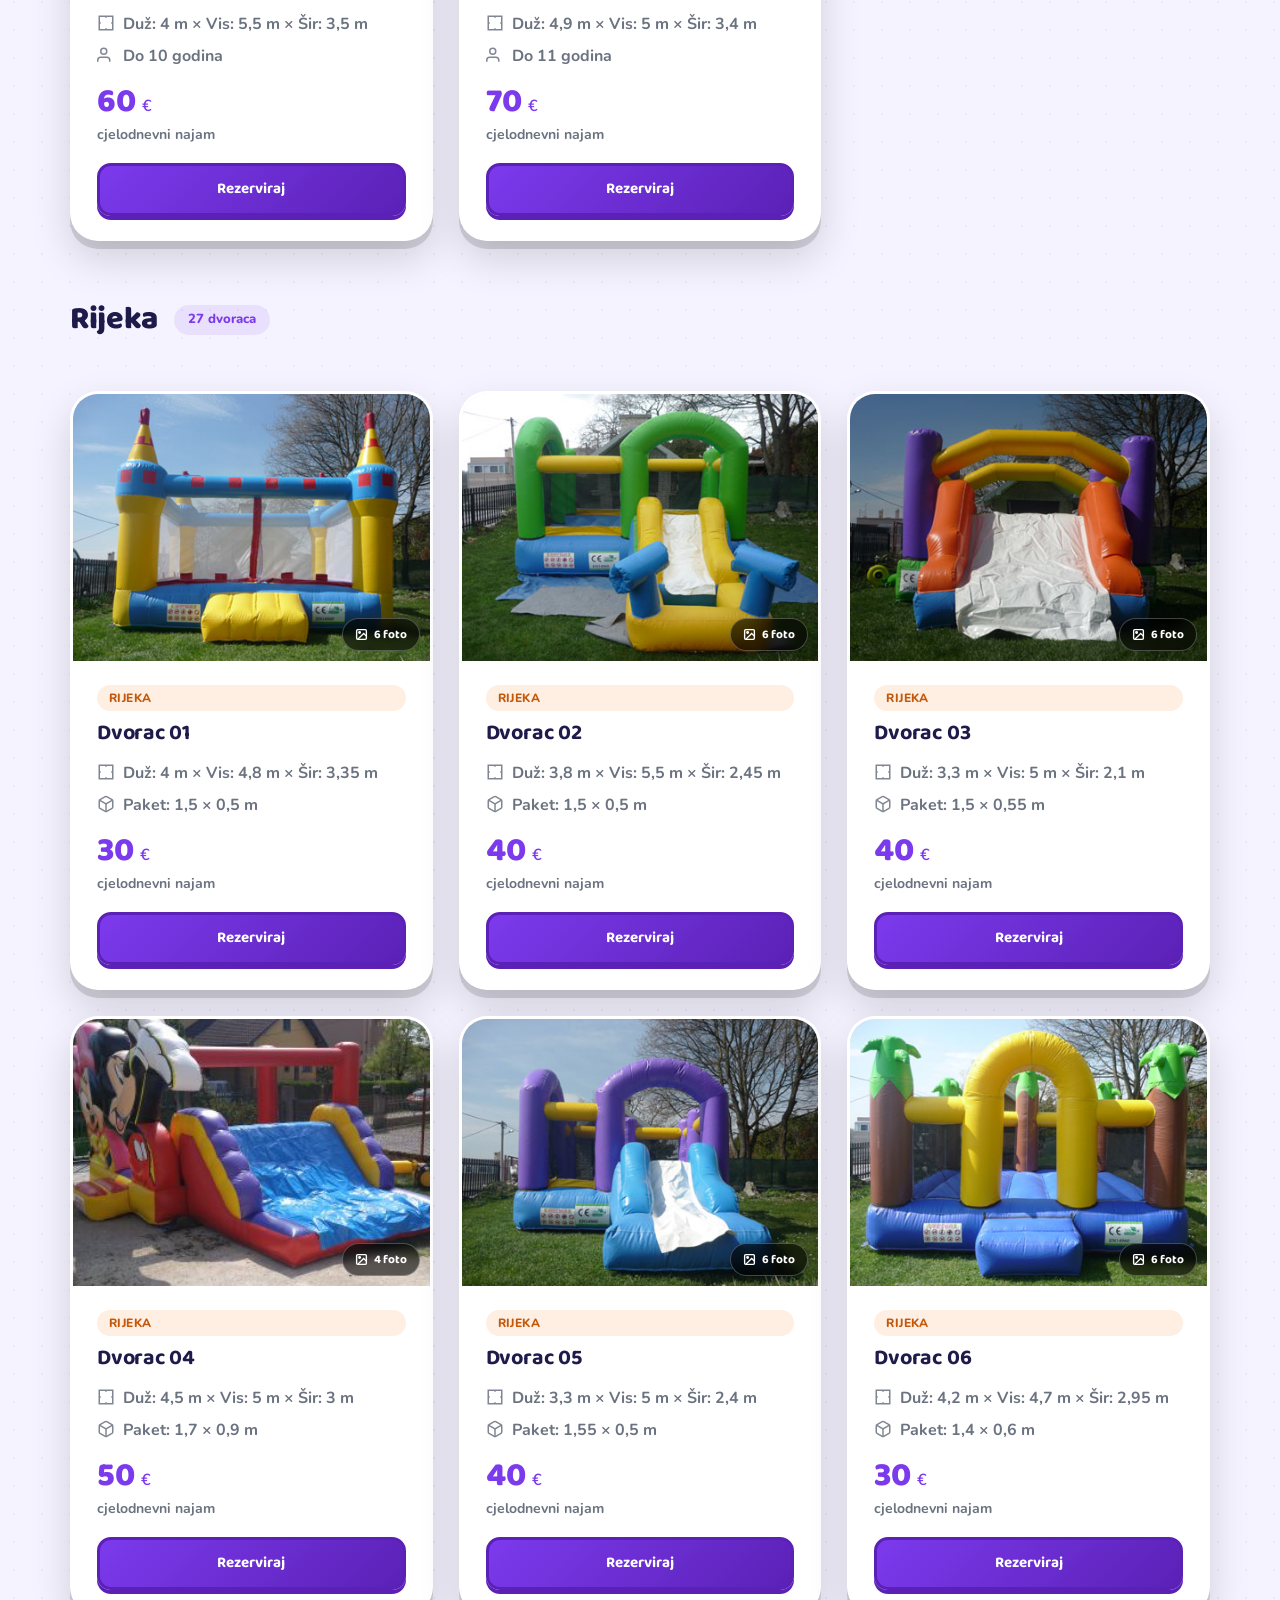
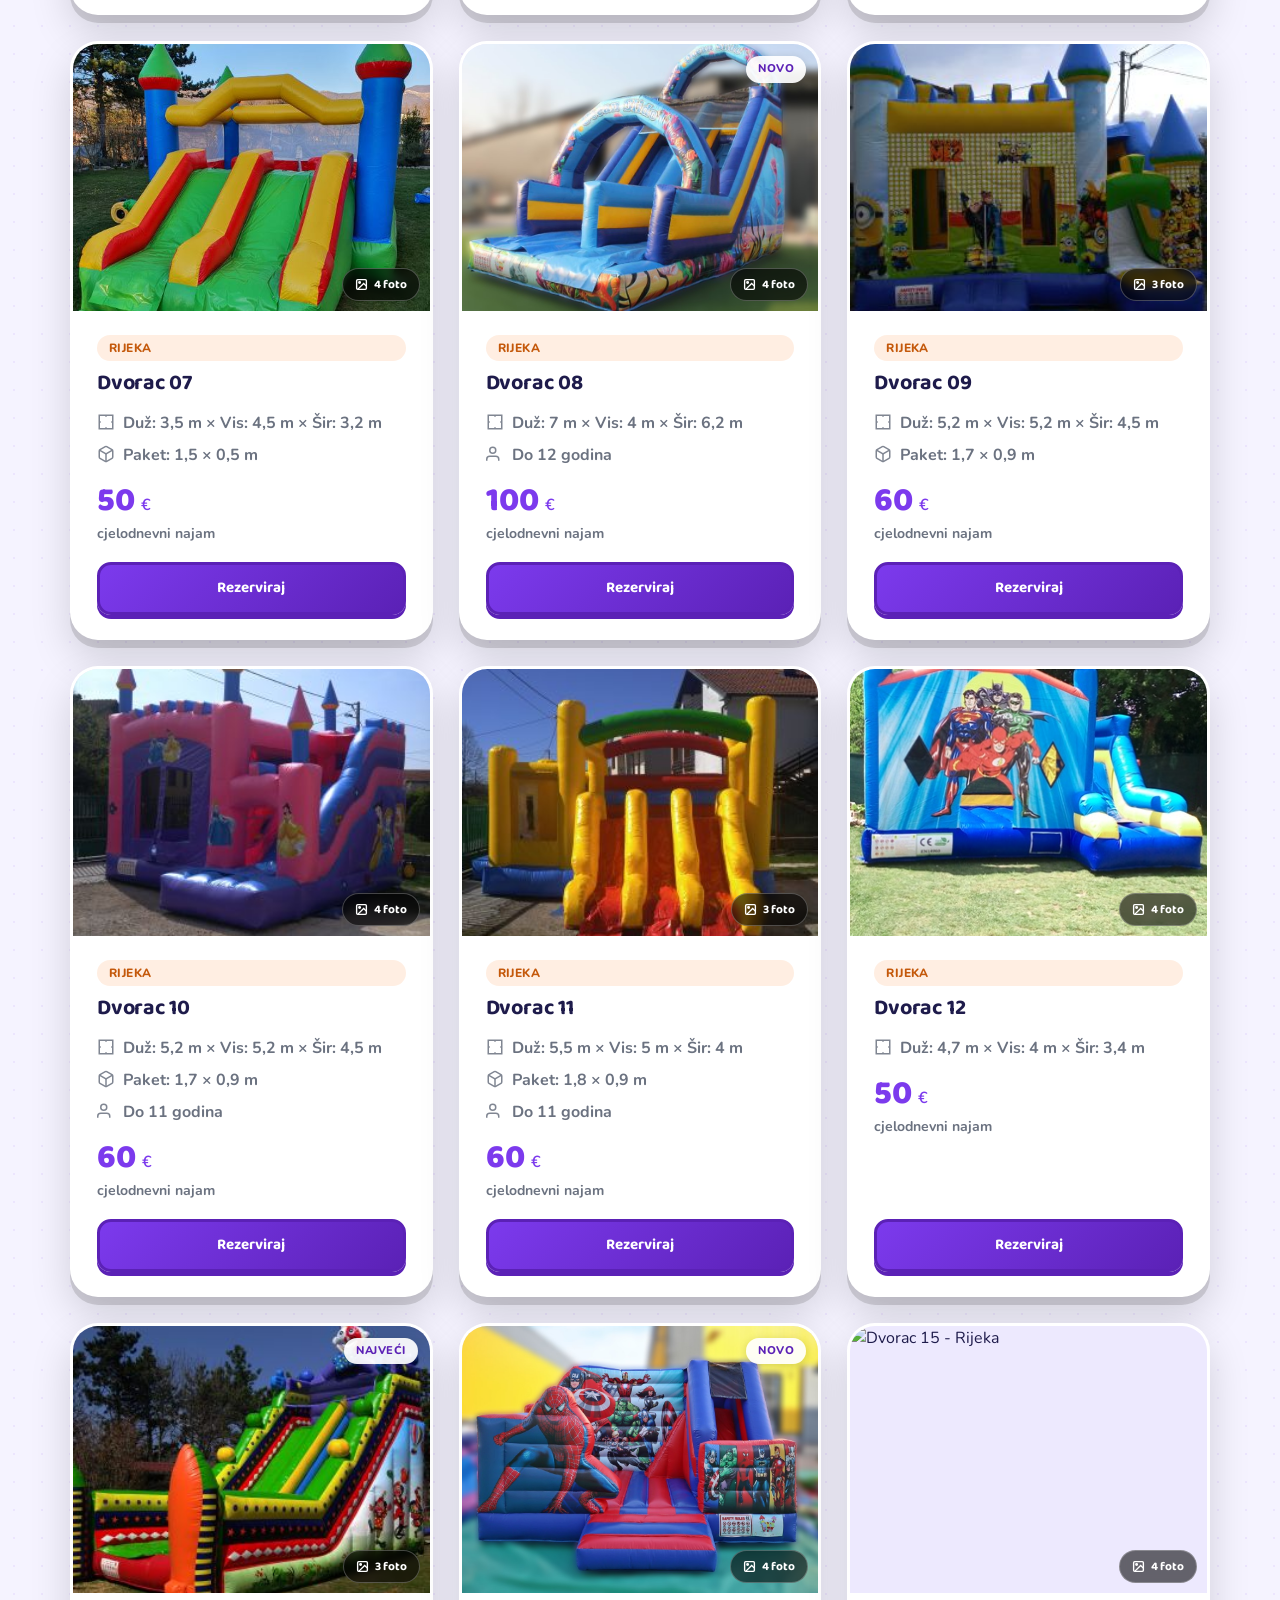
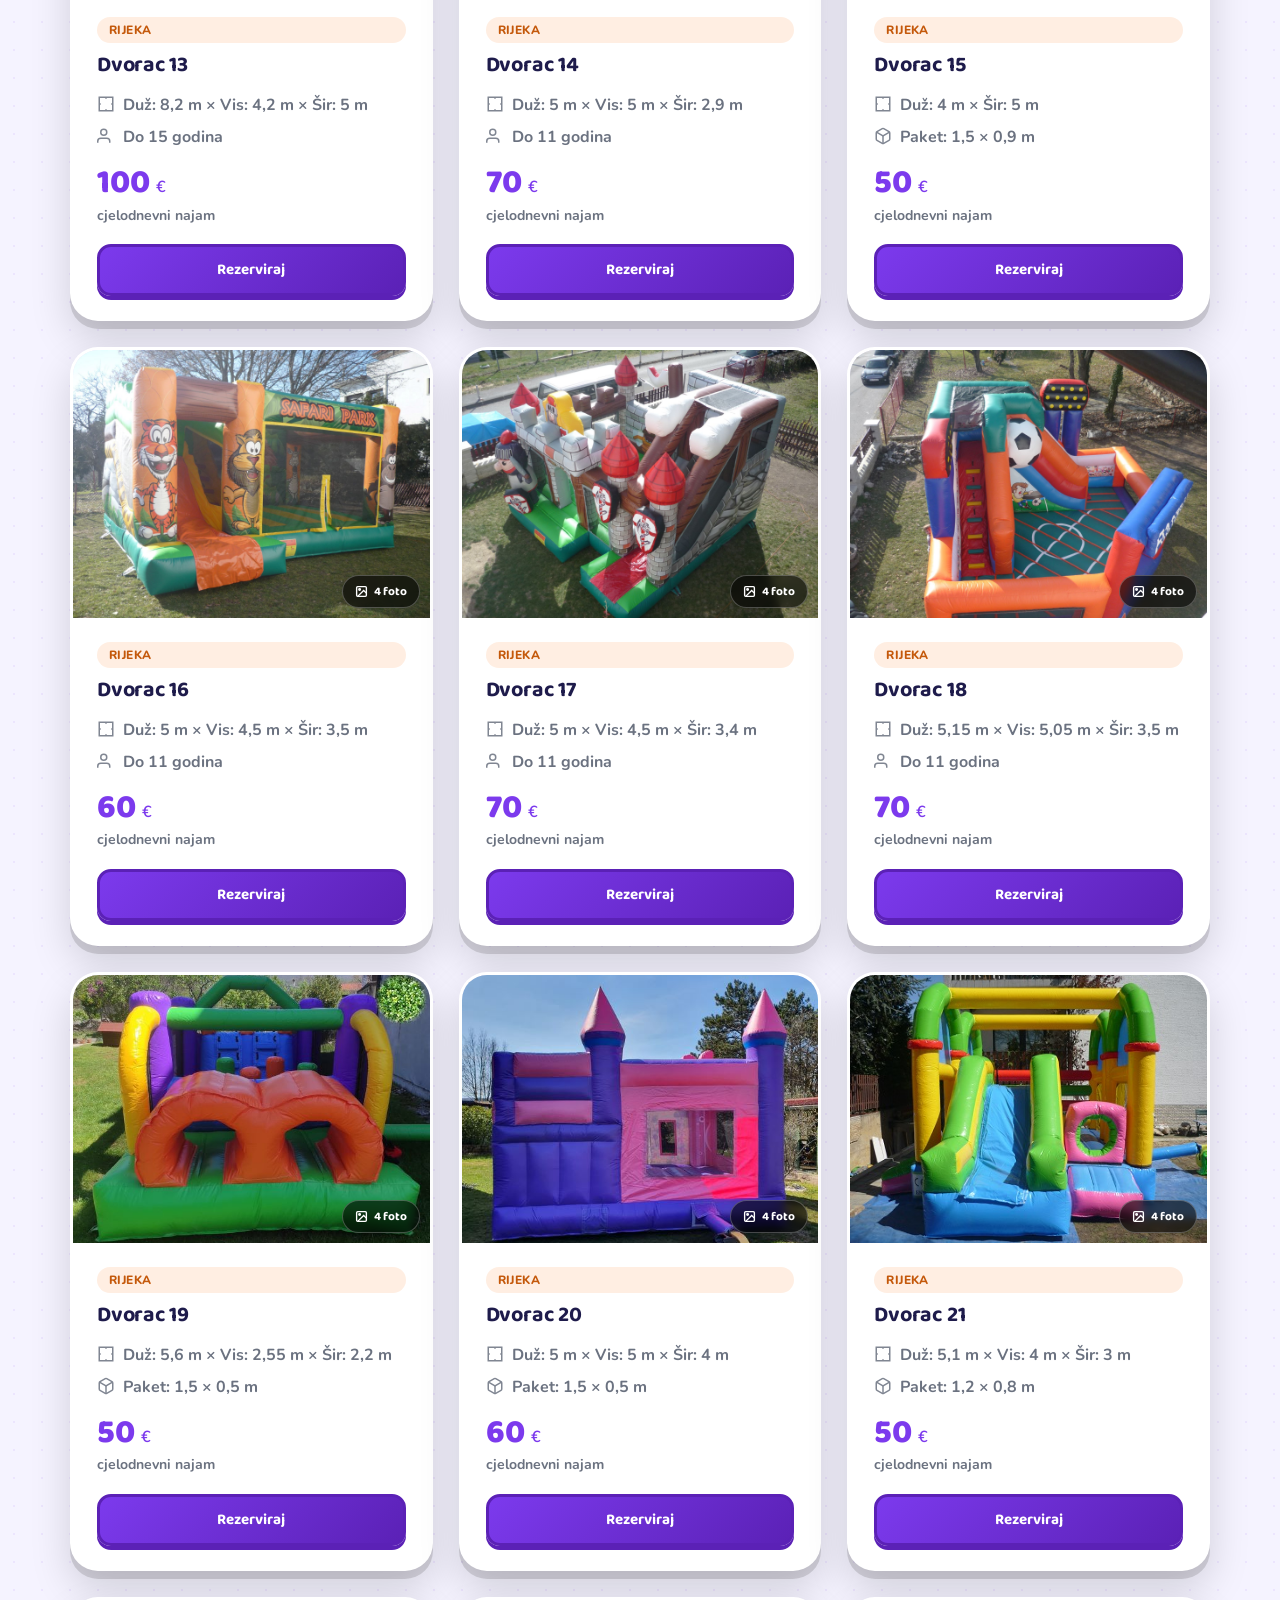
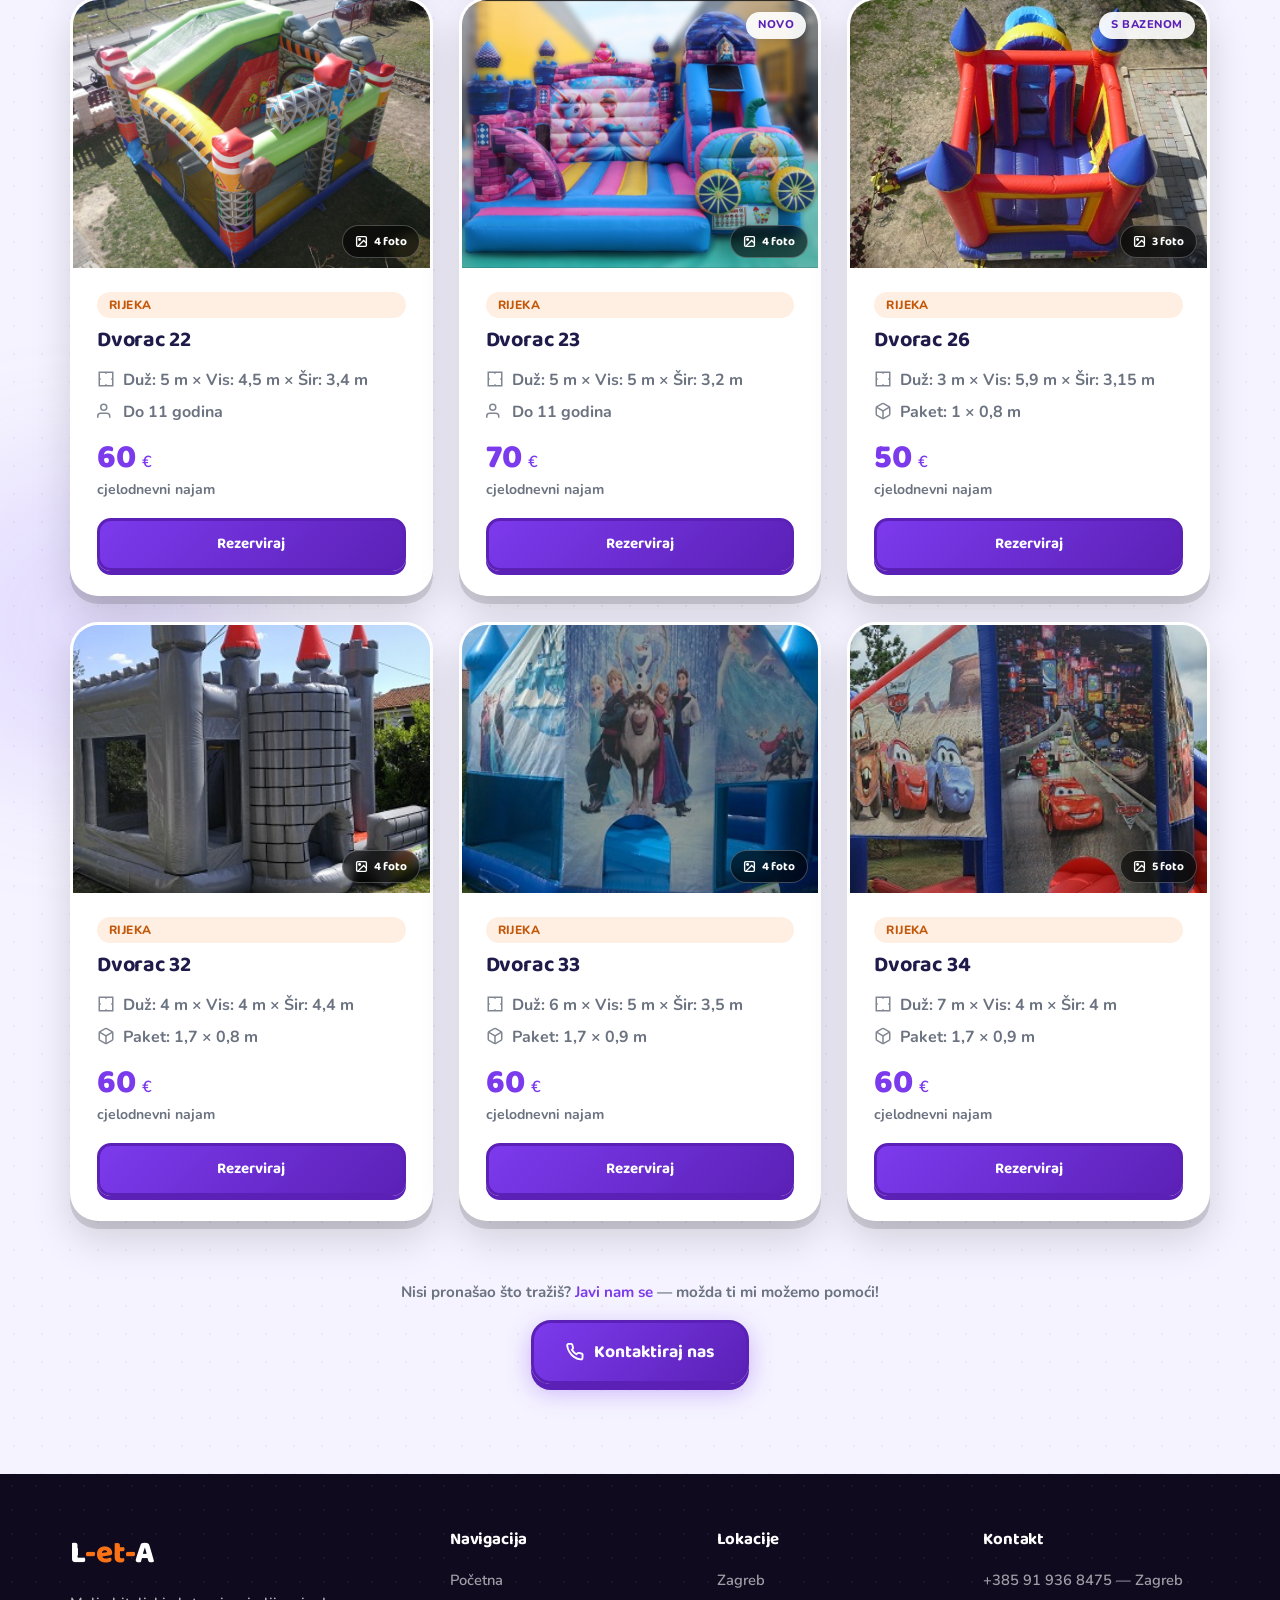
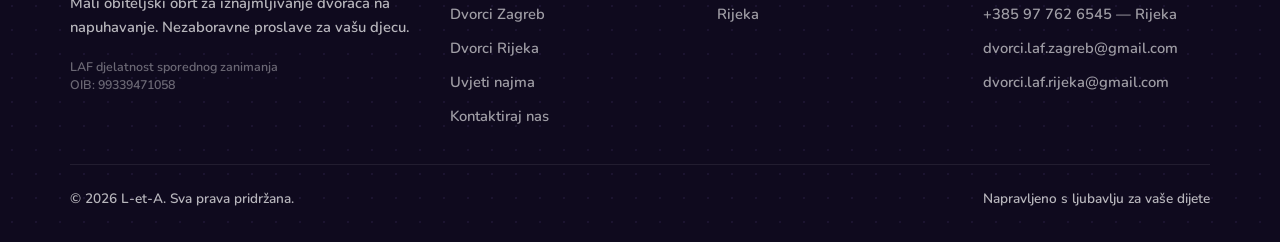
==== commit fcc09070: "swipe fix" ====
--- a/katalog.html
+++ b/katalog.html
@@ -351,43 +351,104 @@
   });
 }, true);
 
-// Touch swipe za slike dvoraca (samo touch uređaji)
+// Touch swipe za slike dvoraca — s vizualnim feedbackom
 (function() {
-  var swipeStartX = 0;
-  var swipeStartY = 0;
-  var swipeTarget = null;
-
-  document.addEventListener('touchstart', function(e) {
-    swipeTarget = e.target.closest('.catalog-image');
-    if (!swipeTarget) return;
-    swipeStartX = e.touches[0].clientX;
-    swipeStartY = e.touches[0].clientY;
-  }, { passive: true });
-
-  document.addEventListener('touchend', function(e) {
-    if (!swipeTarget) return;
-    var dx = e.changedTouches[0].clientX - swipeStartX;
-    var dy = e.changedTouches[0].clientY - swipeStartY;
-    swipeTarget = null;
-
-    // Ignorirati vertikalni scroll i premali pomak
-    if (Math.abs(dx) < 40 || Math.abs(dy) > Math.abs(dx)) return;
-
-    var imageDiv = e.target.closest('.catalog-image');
-    if (!imageDiv) return;
+  var startX = 0, startY = 0;
+  var target = null;
+  var decided = false, isHoriz = false;
+
+  function changeImage(imageDiv, direction) {
     var gallery = JSON.parse(imageDiv.dataset.gallery);
     if (gallery.length <= 1) return;
-
     var current = parseInt(imageDiv.dataset.current || 0, 10);
-    current = (current + (dx < 0 ? 1 : -1) + gallery.length) % gallery.length;
-    imageDiv.dataset.current = current;
-
+    var next = (current + direction + gallery.length) % gallery.length;
+    imageDiv.dataset.current = next;
+    imageDiv.querySelectorAll('.catalog-image-dots span').forEach(function(d, i) {
+      d.classList.toggle('active', i === next);
+    });
+    return { next: next, gallery: gallery };
+  }
+
+  function restoreImg(img) {
+    img.style.transition = '';
+    img.style.transform  = '';
+  }
+
+  document.addEventListener('touchstart', function(e) {
+    var div = e.target.closest('.catalog-image');
+    if (!div) return;
+    target   = div;
+    startX   = e.touches[0].clientX;
+    startY   = e.touches[0].clientY;
+    decided  = false;
+    isHoriz  = false;
+    var img = div.querySelector('img');
+    if (img) img.style.transition = 'none';
+  }, { passive: true });
+
+  document.addEventListener('touchmove', function(e) {
+    if (!target) return;
+    var dx = e.touches[0].clientX - startX;
+    var dy = e.touches[0].clientY - startY;
+
+    if (!decided && (Math.abs(dx) > 6 || Math.abs(dy) > 6)) {
+      decided = true;
+      isHoriz = Math.abs(dx) > Math.abs(dy);
+    }
+    if (!isHoriz) return;
+    e.preventDefault();
+
+    var img = target.querySelector('img');
+    if (!img) return;
+    var gallery = JSON.parse(target.dataset.gallery);
+    var current = parseInt(target.dataset.current || 0, 10);
+    // Gumeni otpor na krajevima galerije
+    var atEdge = (current === 0 && dx > 0) || (current === gallery.length - 1 && dx < 0);
+    img.style.transform = 'translateX(' + (atEdge ? dx * 0.2 : dx) + 'px)';
+  }, { passive: false });
+
+  document.addEventListener('touchend', function(e) {
+    if (!target) return;
+    var imageDiv = target;
+    target = null;
     var img = imageDiv.querySelector('img');
-    if (img) img.src = gallery[current];
-
-    imageDiv.querySelectorAll('.catalog-image-dots span').forEach(function(dot, i) {
-      dot.classList.toggle('active', i === current);
-    });
+    var dx = e.changedTouches[0].clientX - startX;
+
+    // Snap-back ako nije horizontalni swipe ili premali
+    if (!isHoriz || Math.abs(dx) < 40) {
+      if (img) {
+        img.style.transition = 'transform 0.28s ease';
+        img.style.transform  = 'translateX(0)';
+        setTimeout(function() { restoreImg(img); }, 300);
+      }
+      return;
+    }
+
+    var direction = dx < 0 ? 1 : -1;
+    var result = changeImage(imageDiv, direction);
+    if (!result || !img) return;
+
+    var w = imageDiv.offsetWidth;
+    var outX = dx < 0 ? -w : w;
+
+    // Slide-out trenutne
+    img.style.transition = 'transform 0.2s ease';
+    img.style.transform  = 'translateX(' + outX + 'px)';
+
+    setTimeout(function() {
+      // Postavi novu sliku na suprotnu stranu (bez animacije)
+      img.style.transition = 'none';
+      img.src = result.gallery[result.next];
+      img.style.transform = 'translateX(' + (-outX) + 'px)';
+      // Slide-in
+      requestAnimationFrame(function() {
+        requestAnimationFrame(function() {
+          img.style.transition = 'transform 0.2s ease';
+          img.style.transform  = 'translateX(0)';
+          setTimeout(function() { restoreImg(img); }, 220);
+        });
+      });
+    }, 210);
   }, { passive: true });
 })();
 
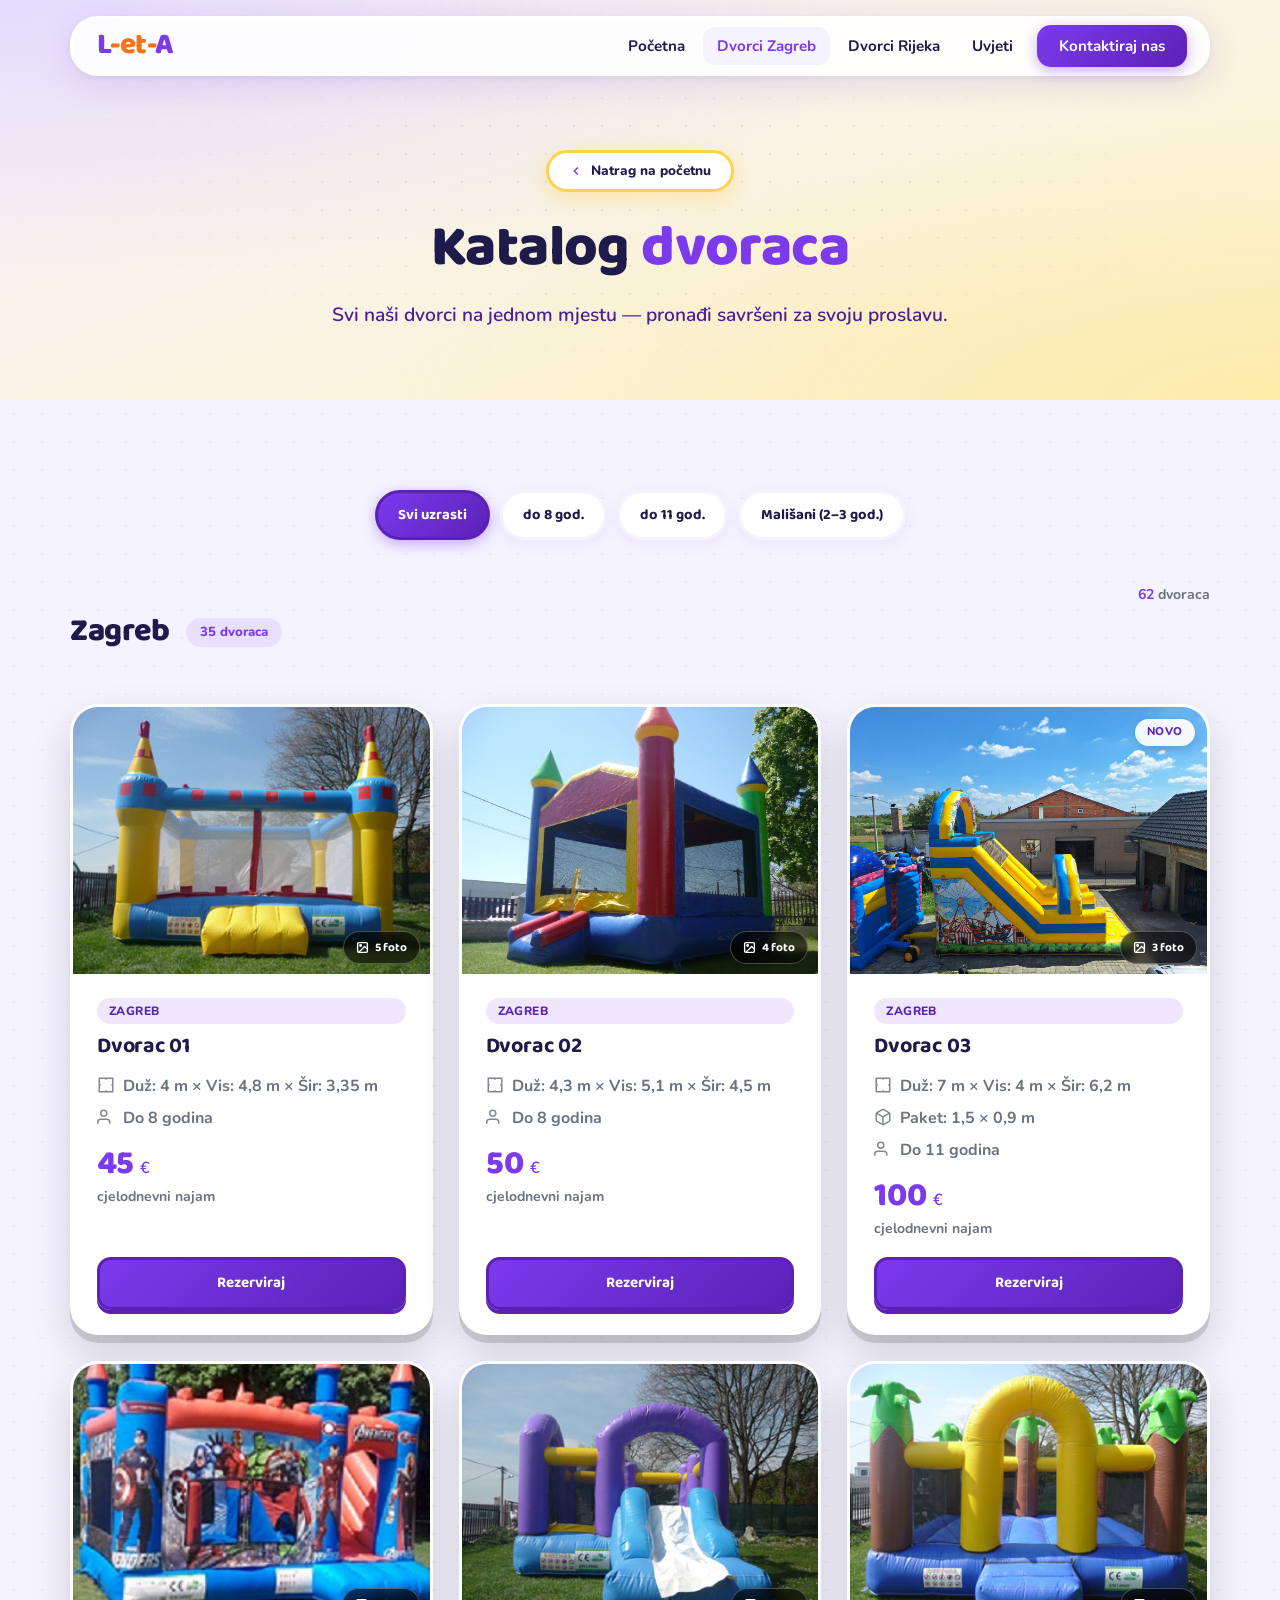
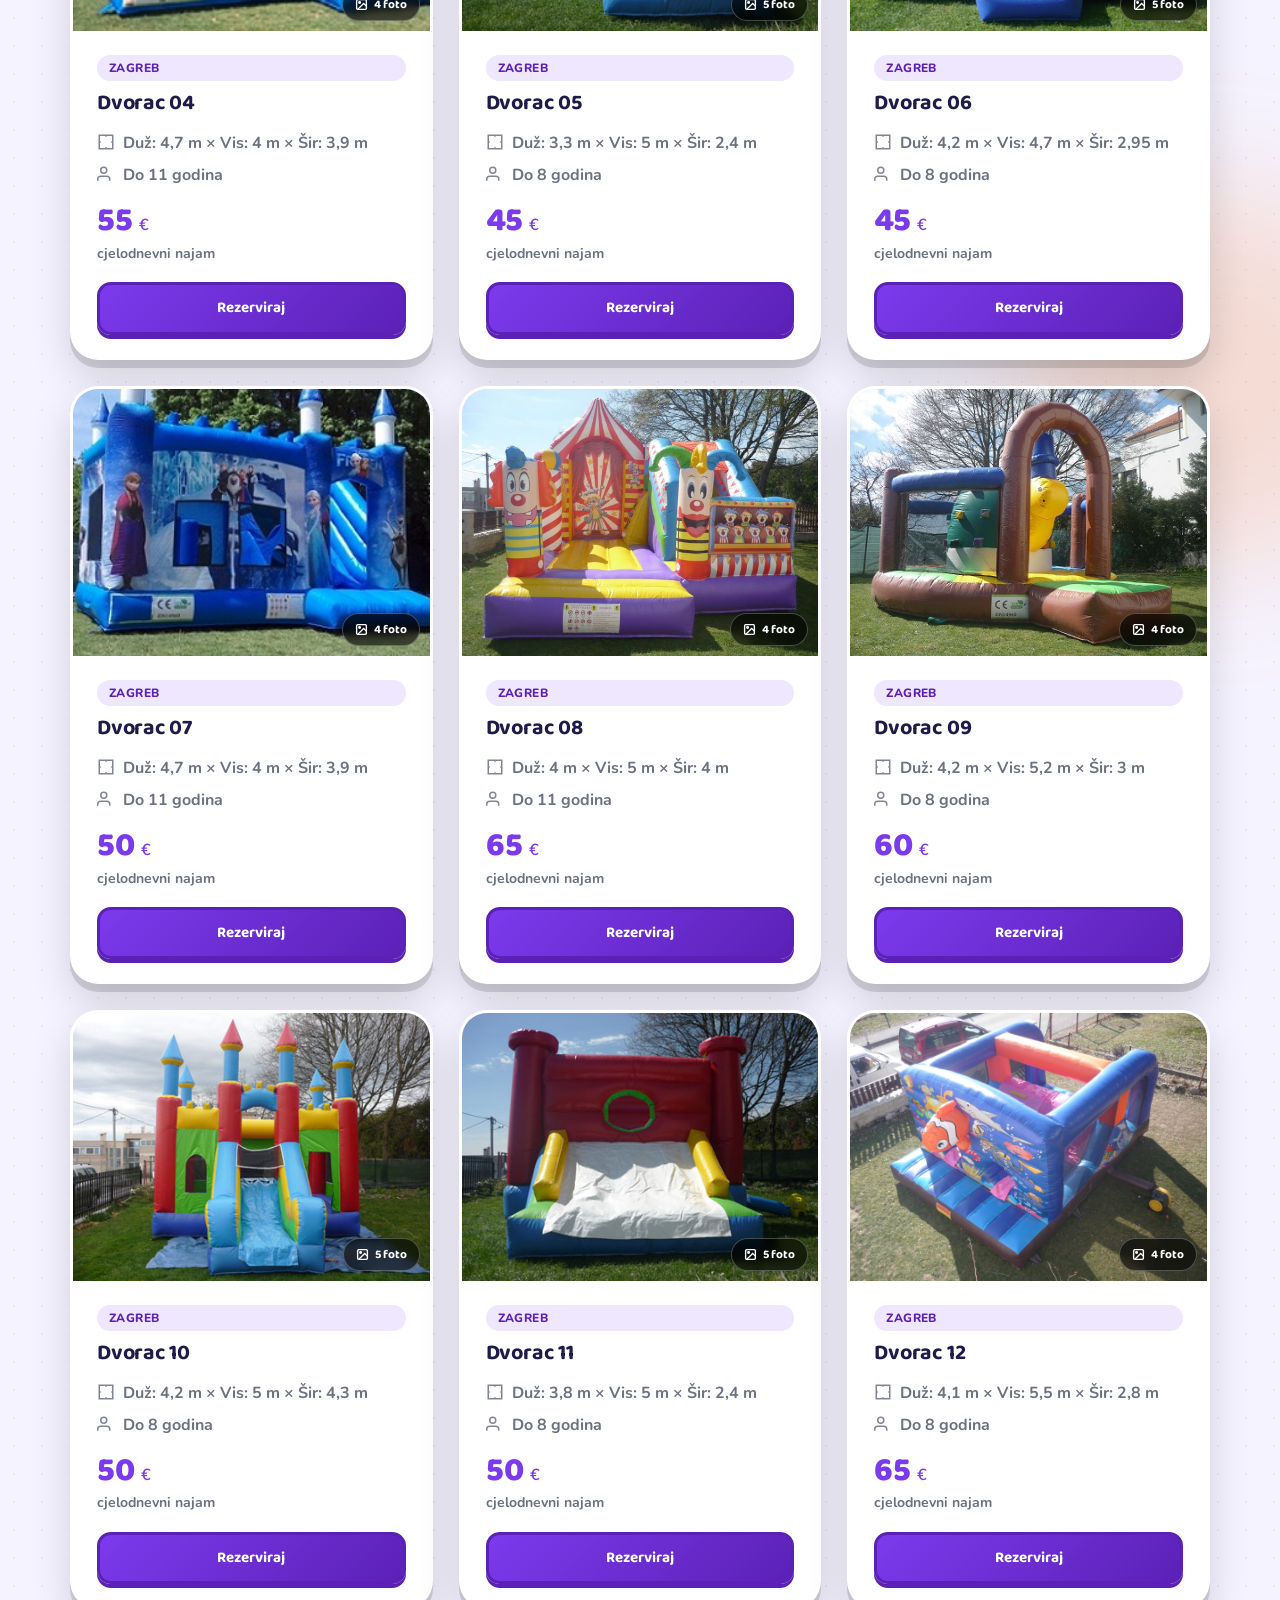
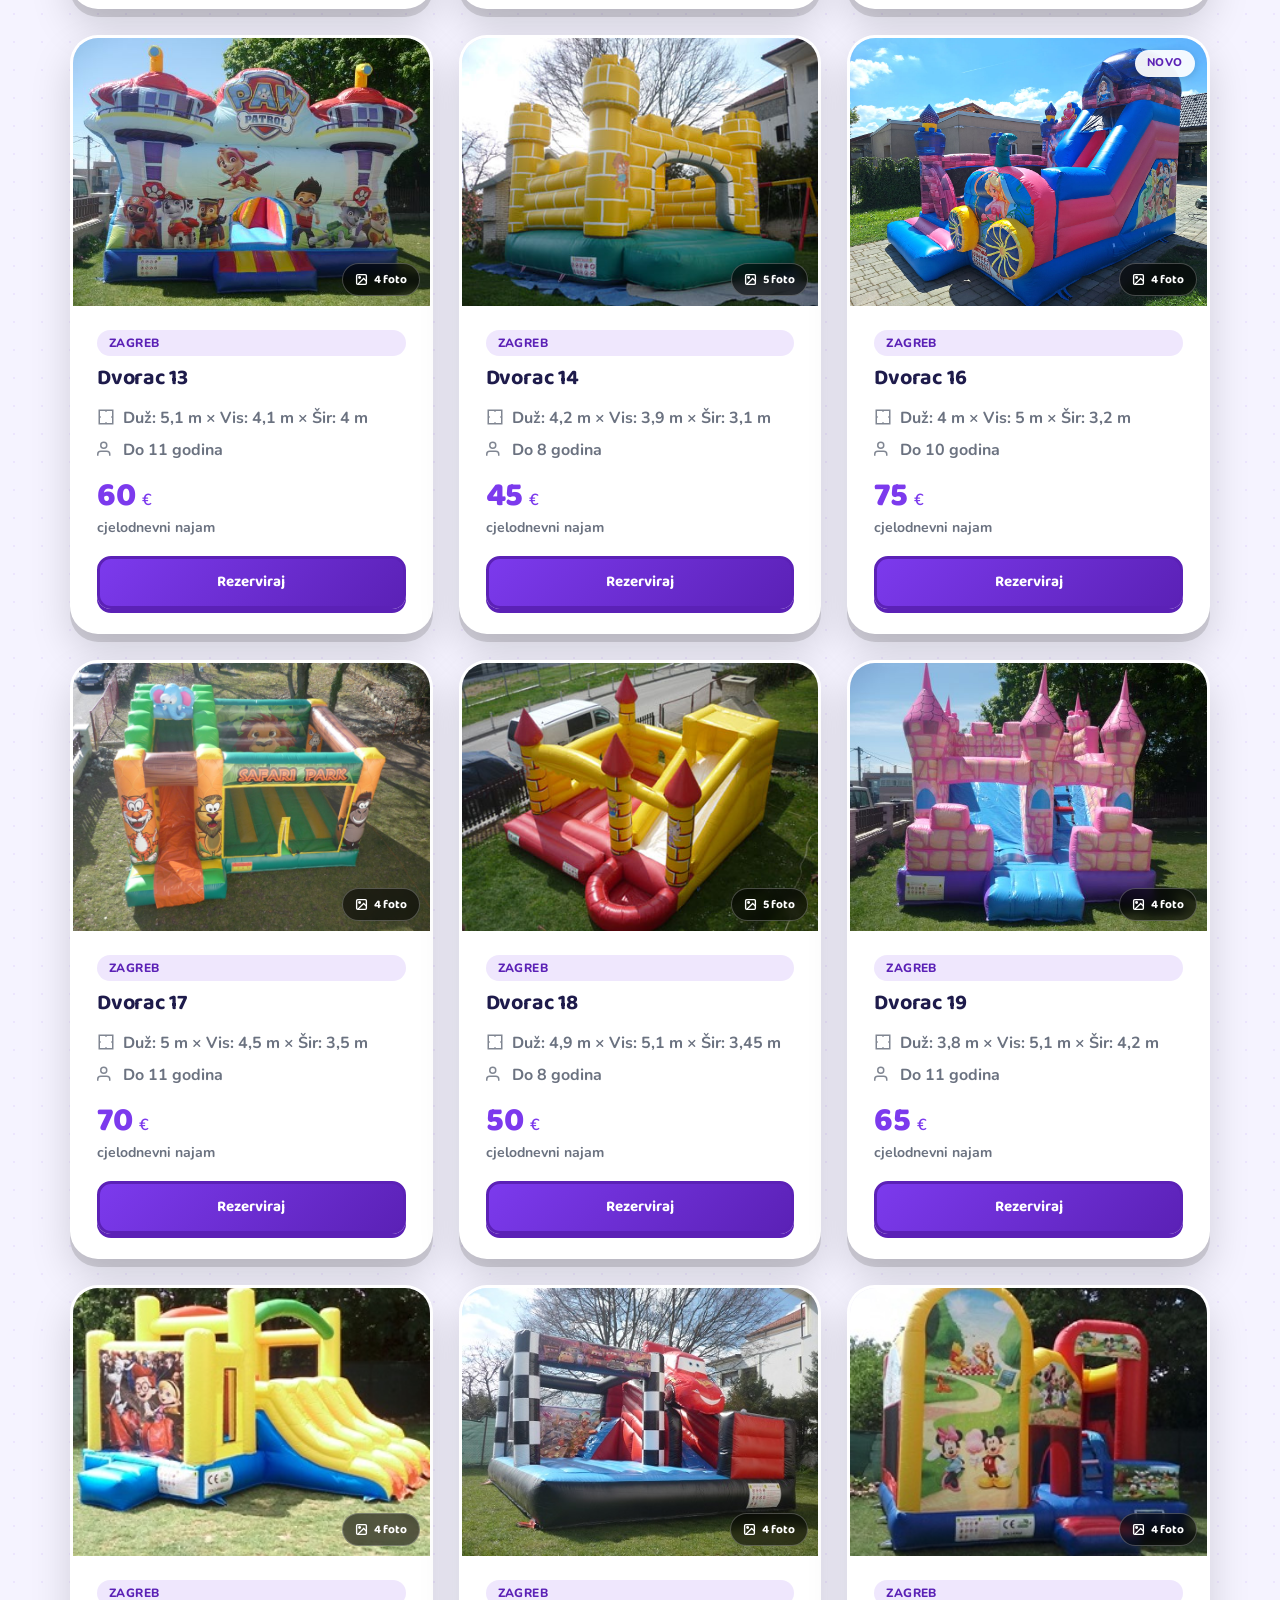
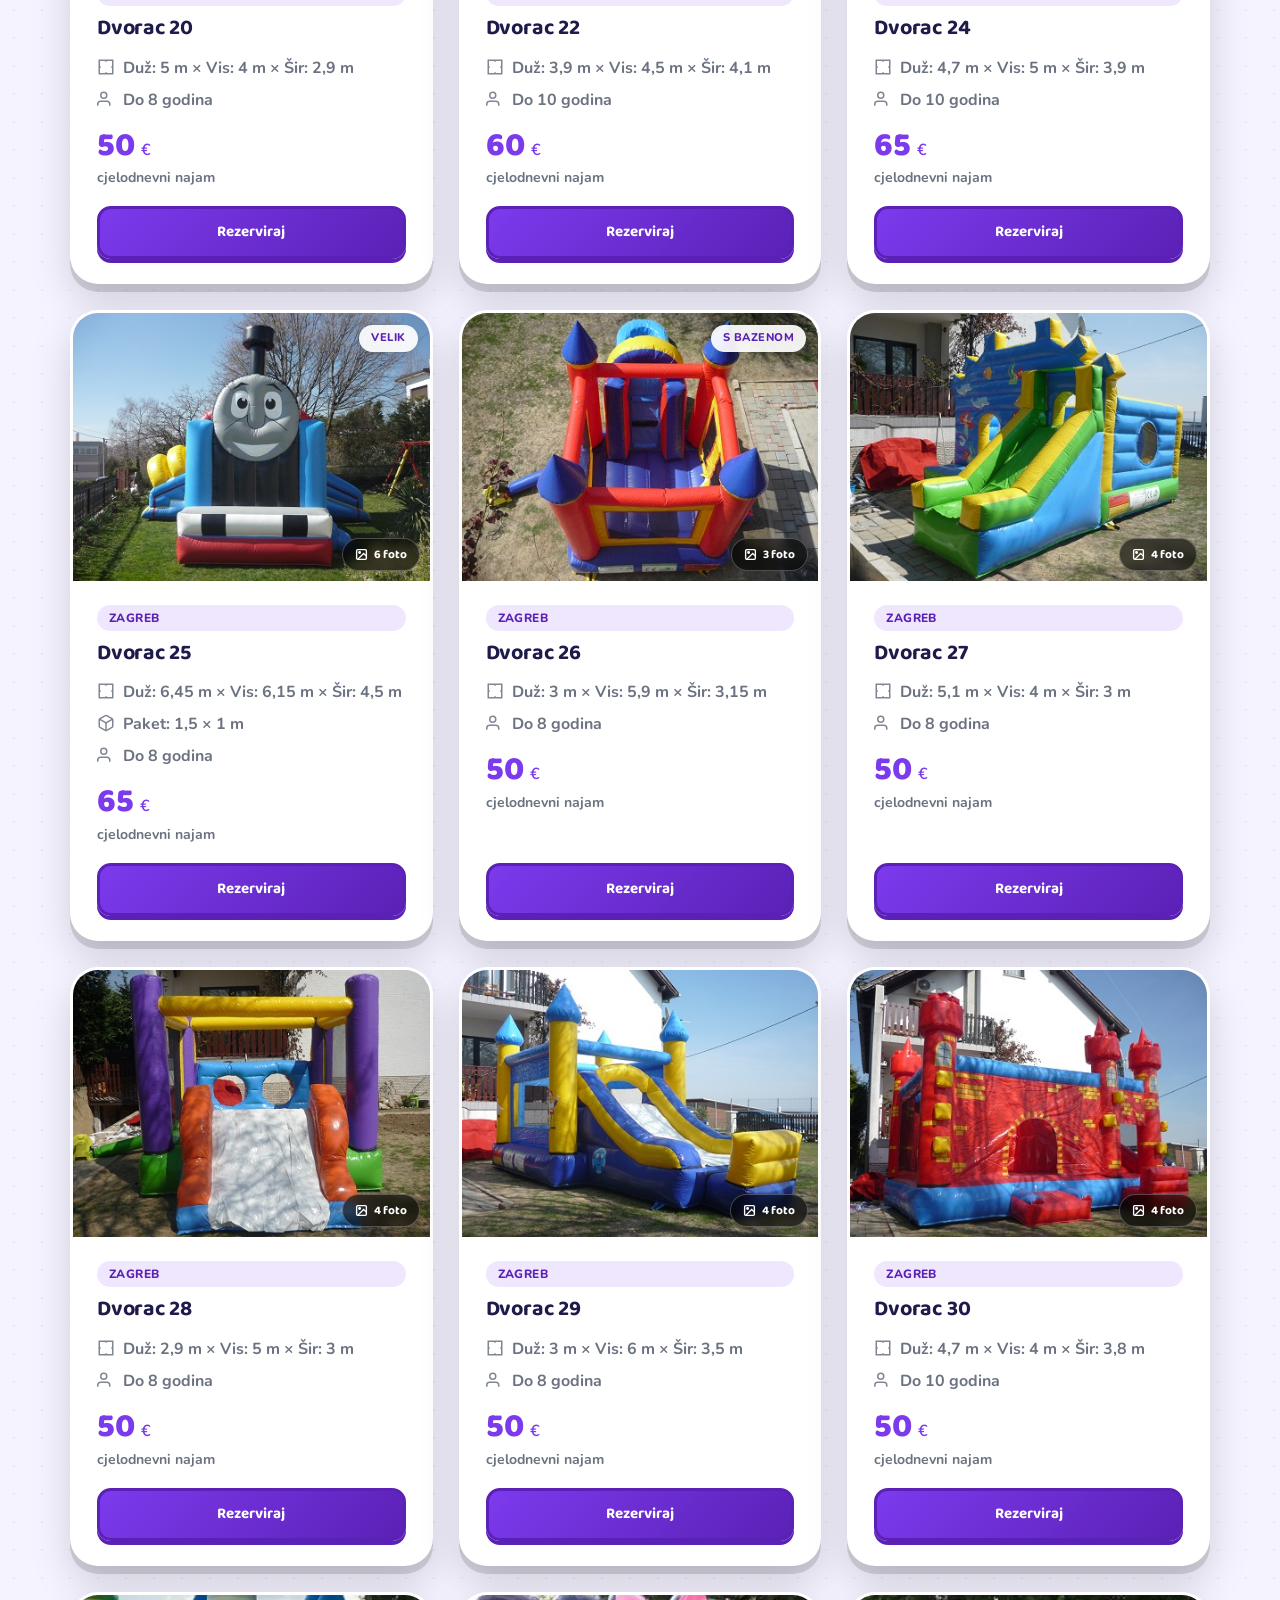
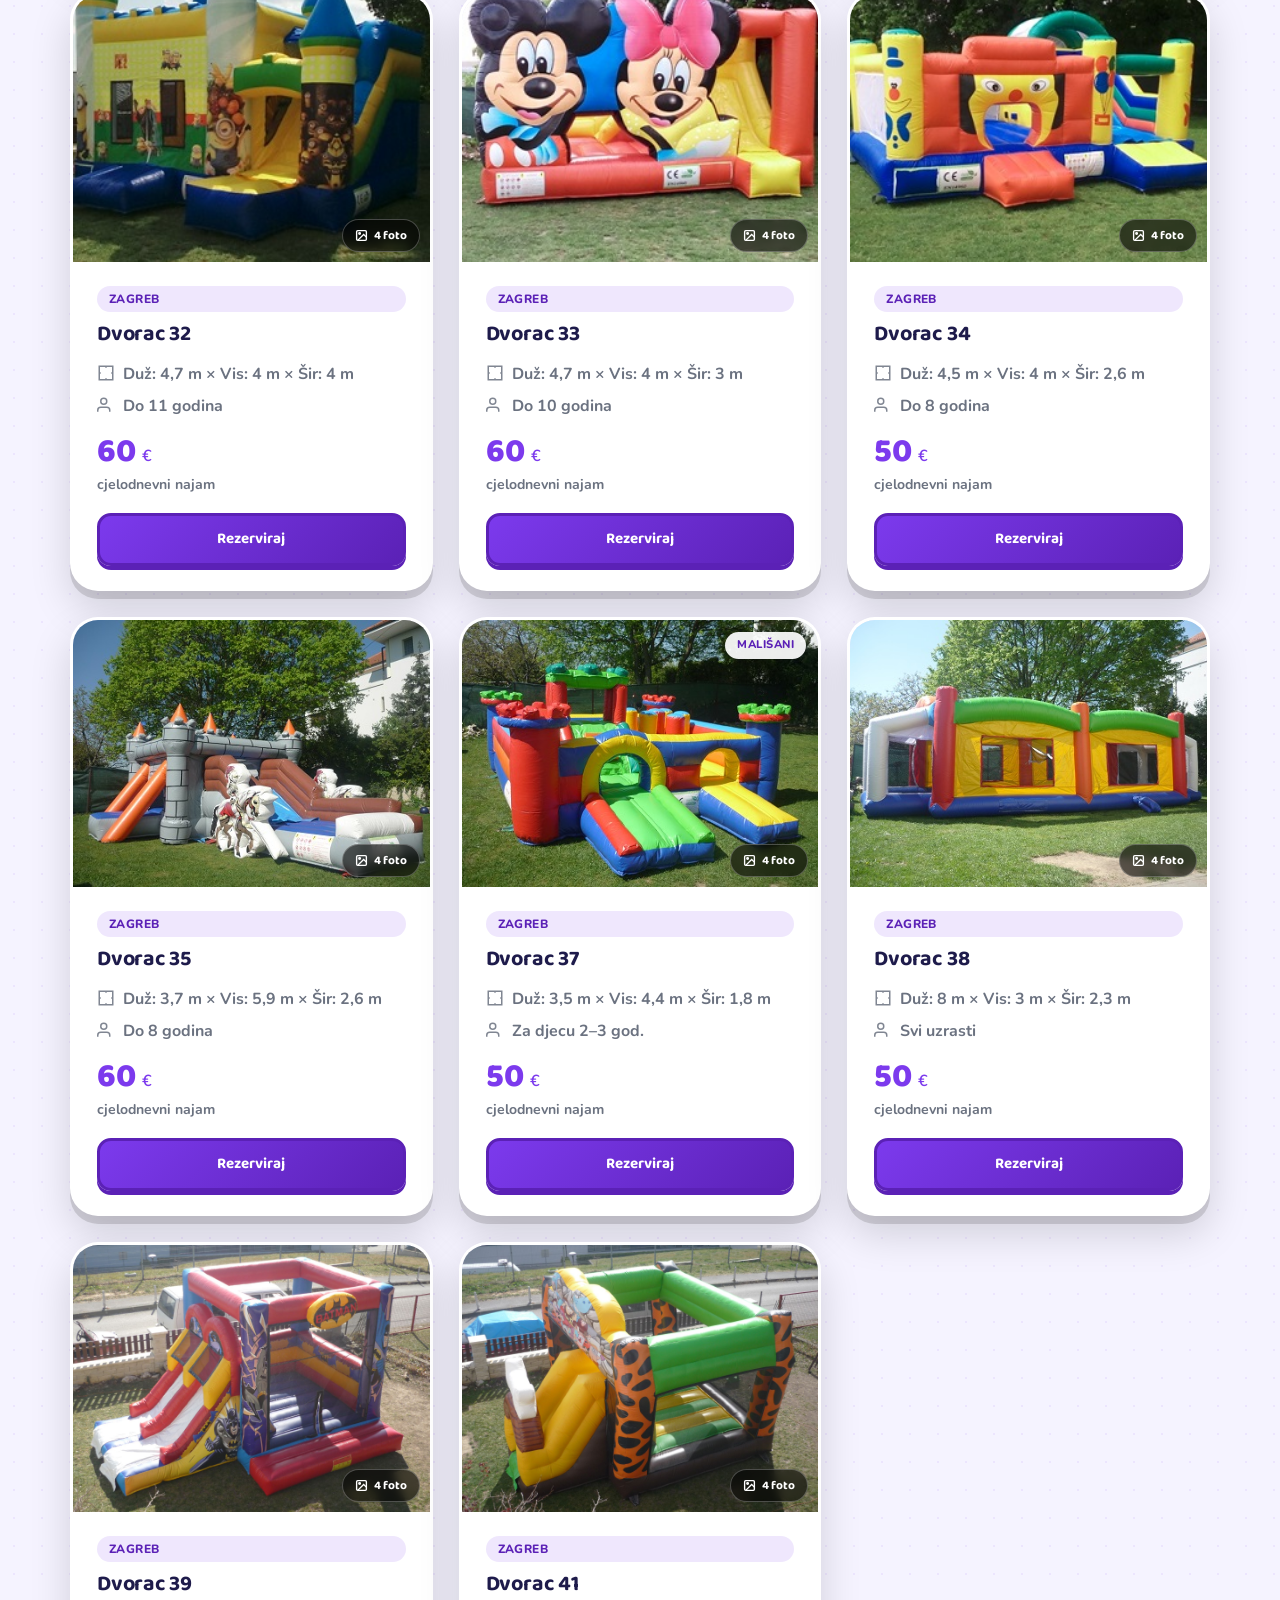
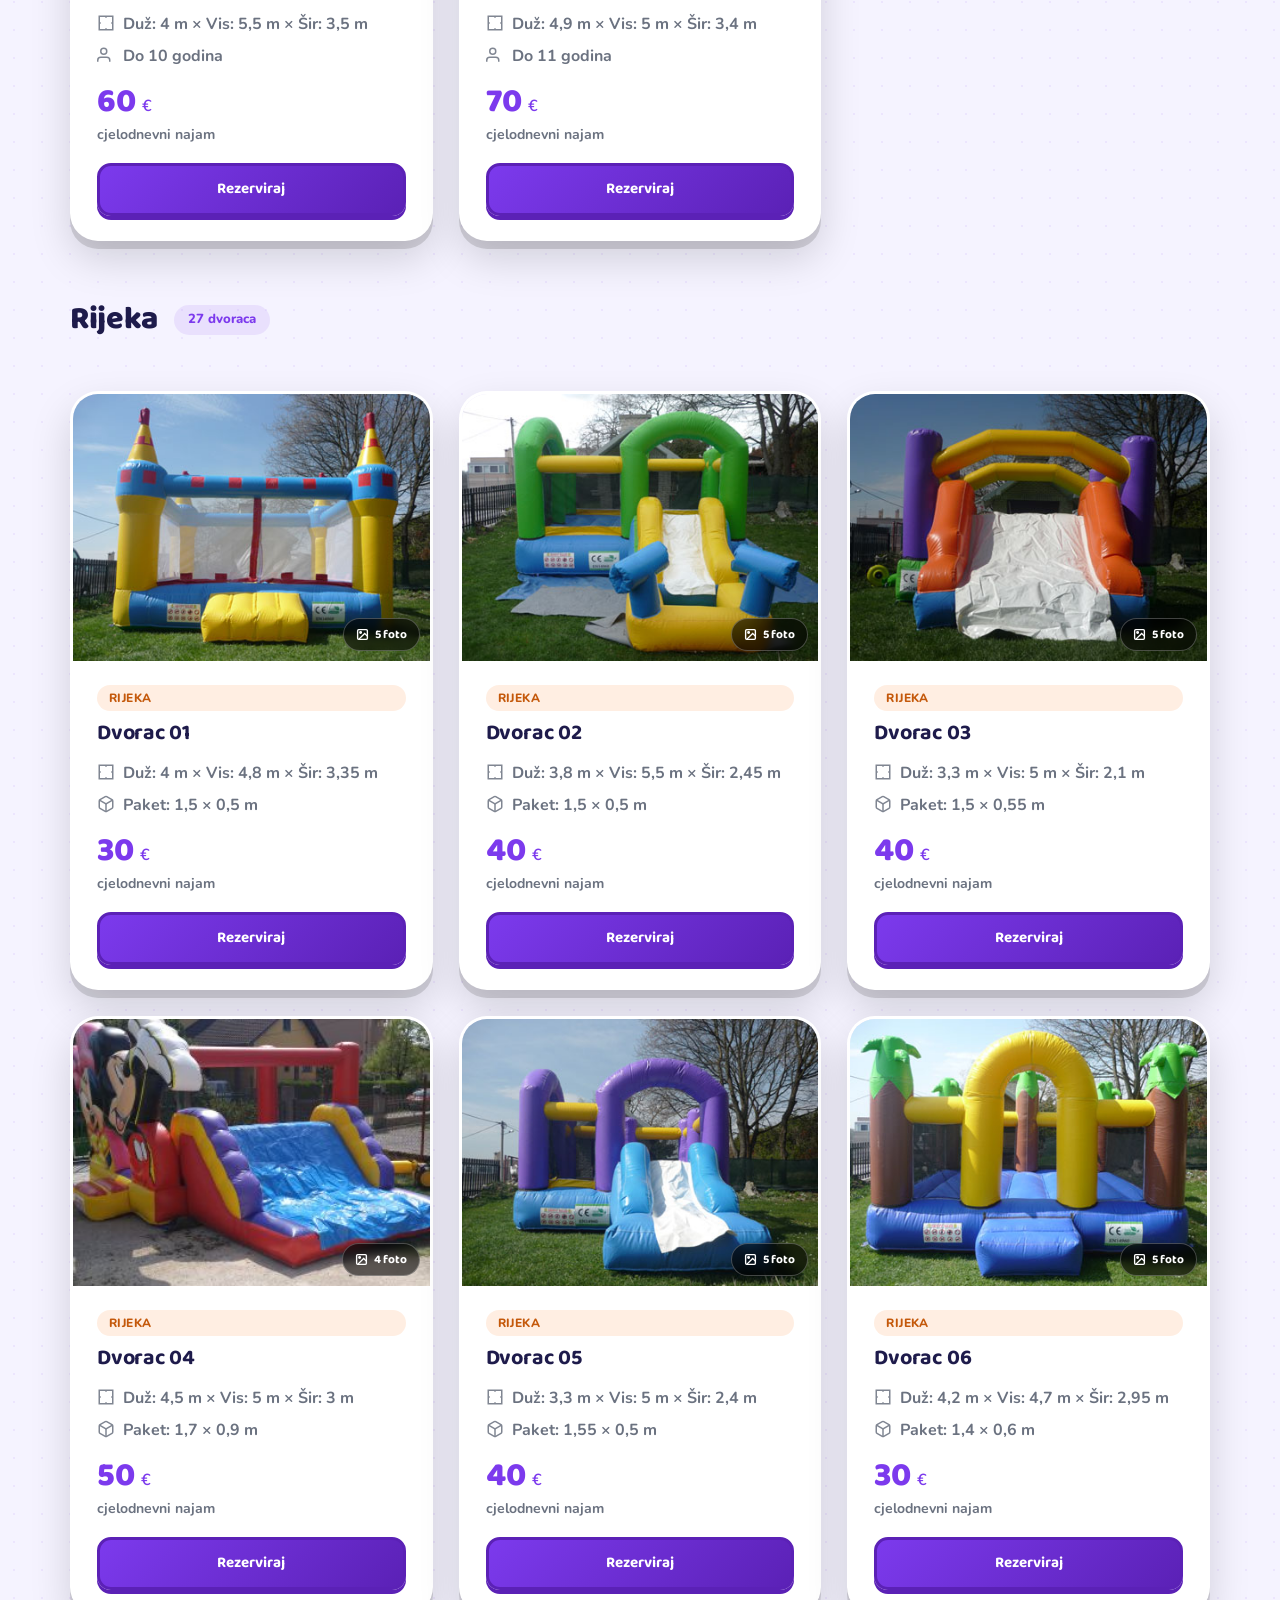
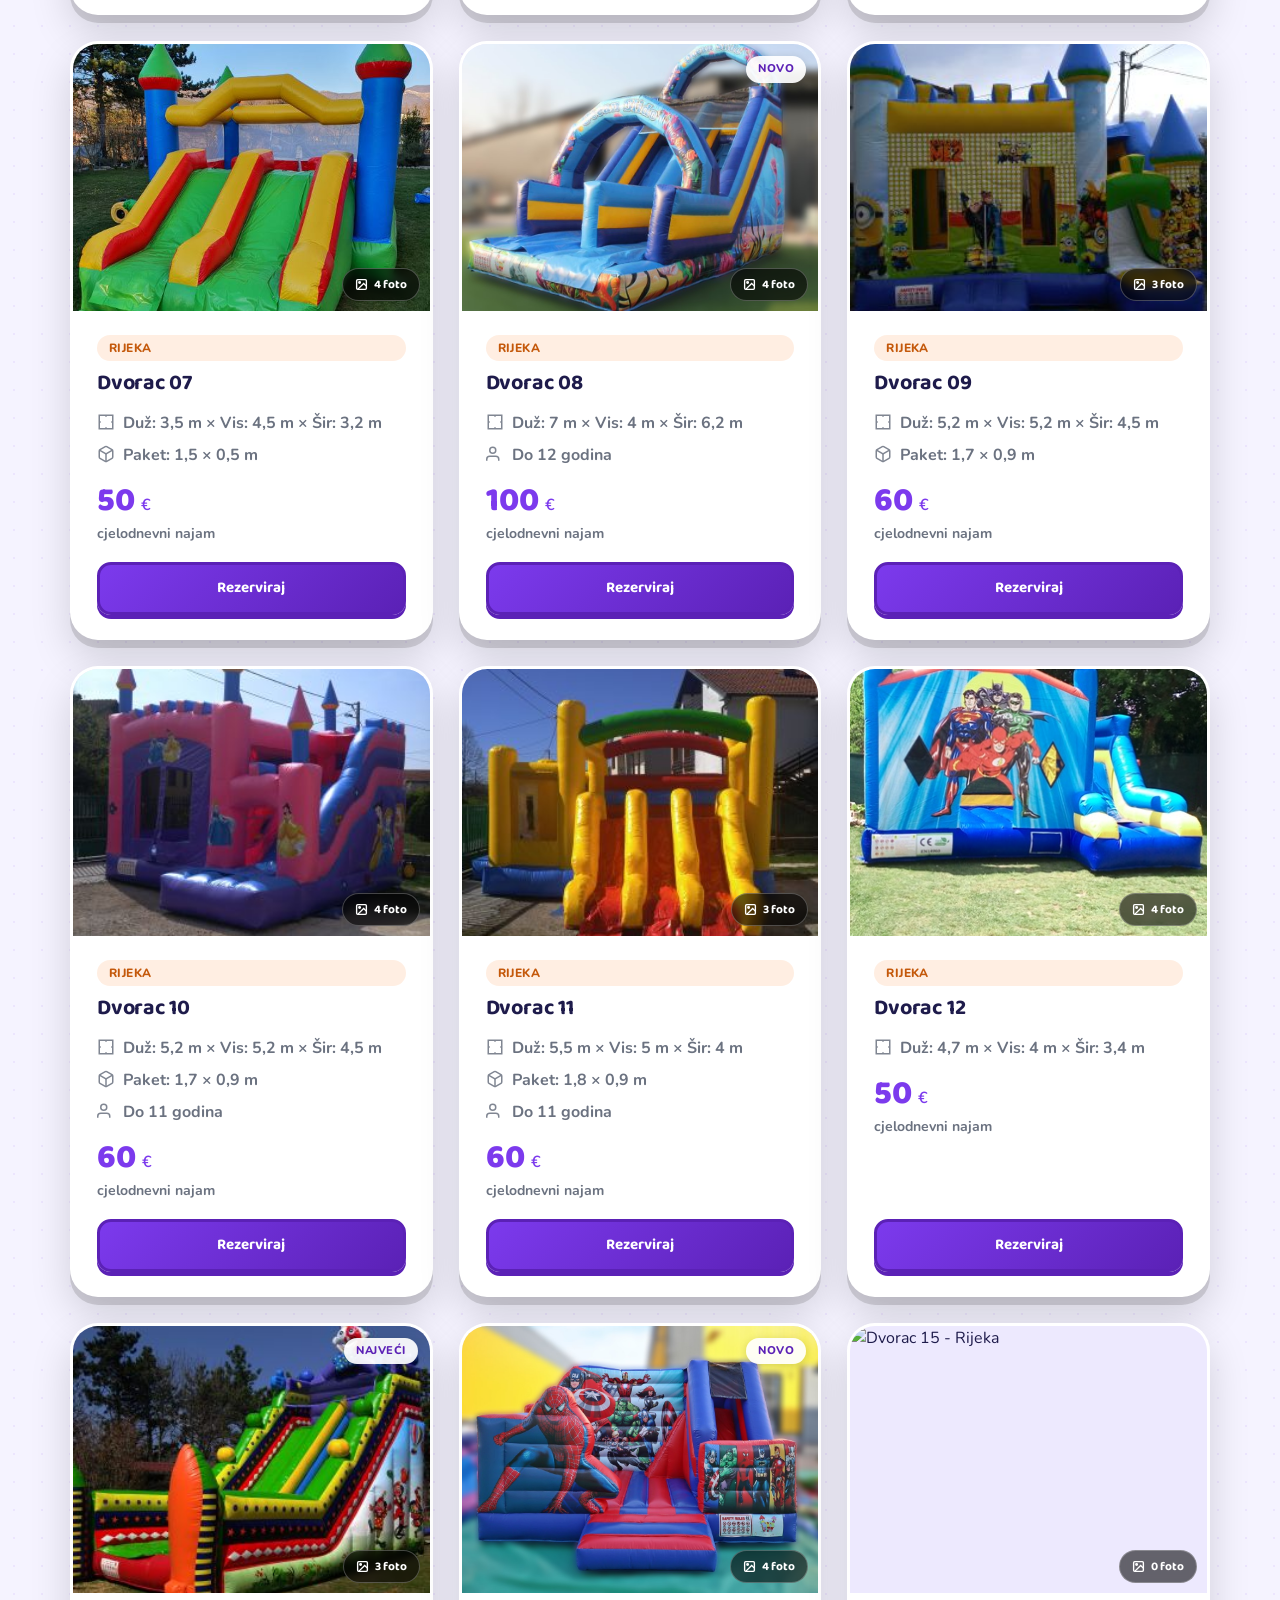
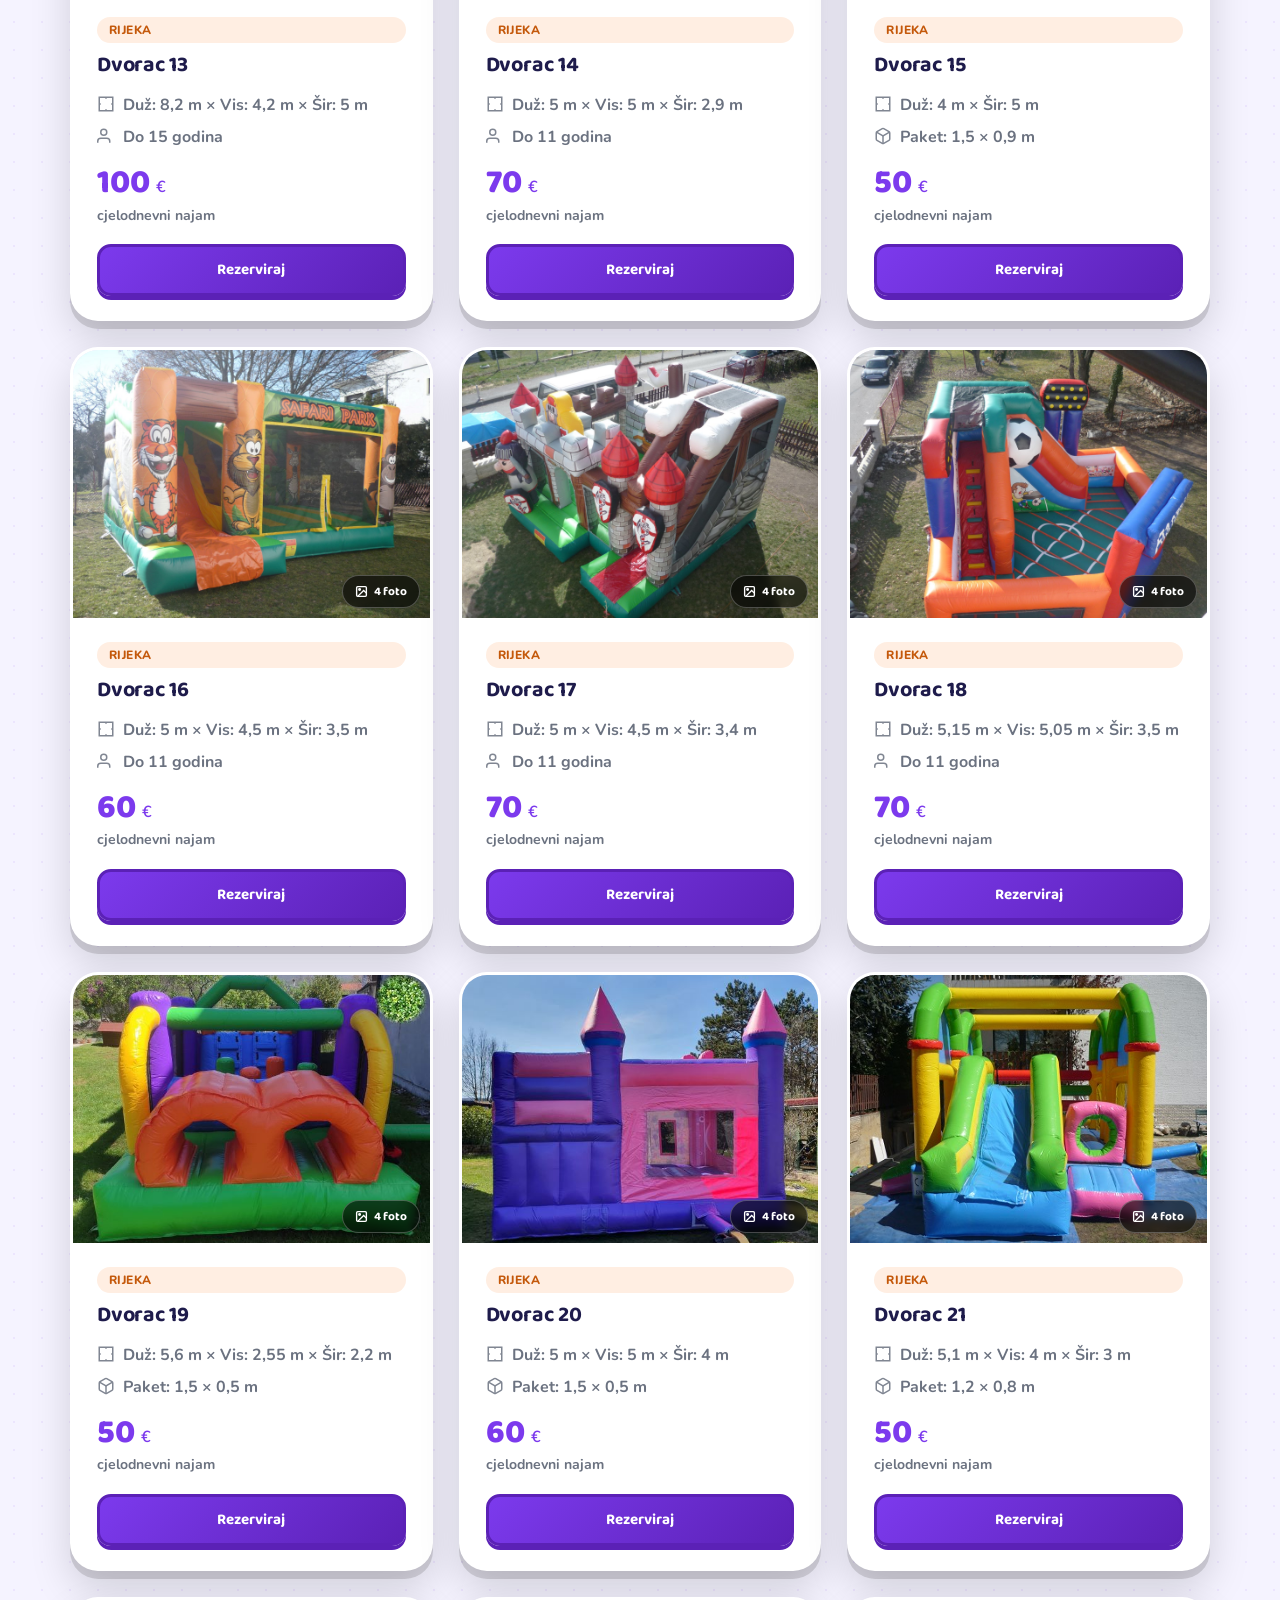
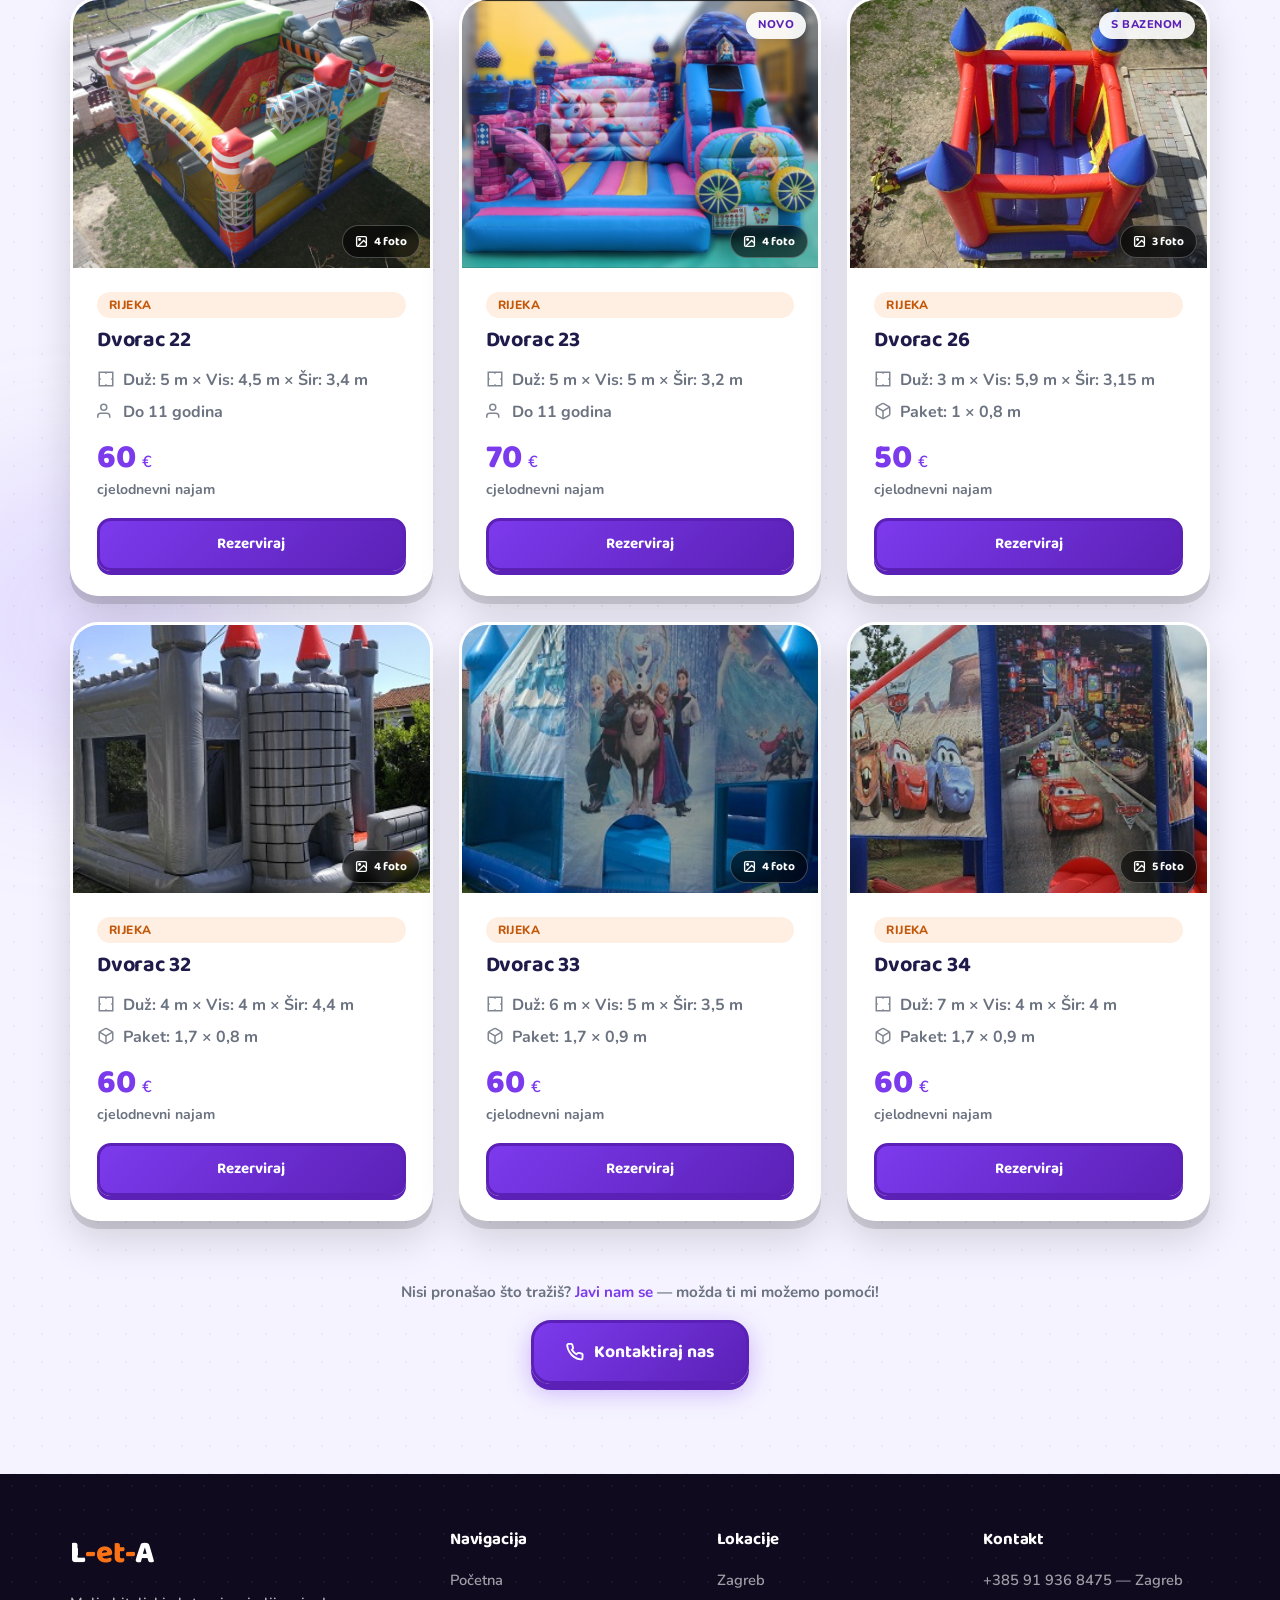
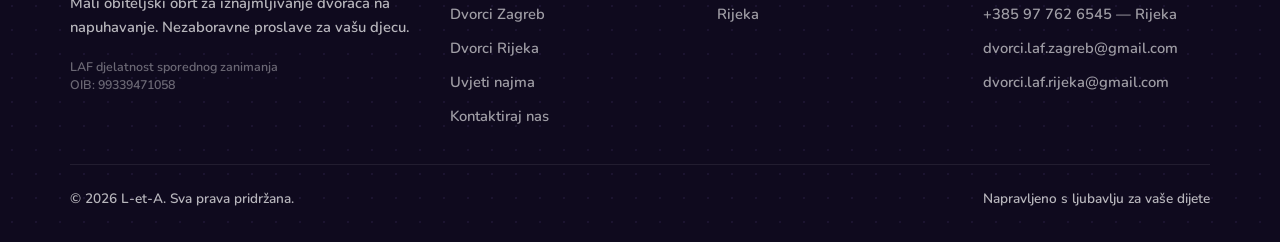
==== commit 277a886b: "popravak slika" ====
--- a/katalog.html
+++ b/katalog.html
@@ -298,7 +298,7 @@
       dotsHtml +
       '<button class="gallery-btn" onclick=\'event.stopPropagation(); window.lbOpen(' + galleryJSON + ', "' + title + '", parseInt(this.parentNode.dataset.current||0))\' aria-label="Otvori galeriju">' +
         '<svg viewBox="0 0 24 24" fill="none" stroke="currentColor" stroke-width="2.5"><rect x="3" y="3" width="18" height="18" rx="2"/><circle cx="8.5" cy="8.5" r="1.5"/><polyline points="21 15 16 10 5 21"/></svg>' +
-        count + ' foto' +
+        '<span class="gallery-count">' + count + ' foto</span>' +
       '</button>' +
     '</div>' +
     '<div class="catalog-body">' +
@@ -351,43 +351,70 @@
   });
 }, true);
 
-// Touch swipe za slike dvoraca — s vizualnim feedbackom
+// Touch swipe za slike dvoraca — obje slike side-by-side, nema gapa
 (function() {
   var startX = 0, startY = 0;
-  var target = null;
-  var decided = false, isHoriz = false;
-
-  function changeImage(imageDiv, direction) {
-    var gallery = JSON.parse(imageDiv.dataset.gallery);
-    if (gallery.length <= 1) return;
-    var current = parseInt(imageDiv.dataset.current || 0, 10);
-    var next = (current + direction + gallery.length) % gallery.length;
-    imageDiv.dataset.current = next;
-    imageDiv.querySelectorAll('.catalog-image-dots span').forEach(function(d, i) {
-      d.classList.toggle('active', i === next);
-    });
-    return { next: next, gallery: gallery };
-  }
-
-  function restoreImg(img) {
-    img.style.transition = '';
-    img.style.transform  = '';
+  var target = null, origImg = null, ghost = null;
+  var decided = false, isHoriz = false, ghostReady = false;
+  var ghostOffset = 0, swipeDir = 0, nextIdx = -1;
+
+  function preload(src) {
+    var img = new Image();
+    img.src = src;
+  }
+
+  function makeGhost(div, direction) {
+    var gallery = JSON.parse(div.dataset.gallery);
+    var current = parseInt(div.dataset.current || 0, 10);
+    var w = div.offsetWidth;
+    nextIdx    = (current + direction + gallery.length) % gallery.length;
+    ghostOffset = direction === 1 ? w : -w;
+
+    var g = document.createElement('img');
+    g.src = gallery[nextIdx];
+    g.style.cssText = 'position:absolute;top:0;left:0;width:100%;height:100%;' +
+                      'object-fit:cover;z-index:1;transition:none;' +
+                      'transform:translateX(' + ghostOffset + 'px)';
+    div.appendChild(g);
+    return g;
+  }
+
+  function removeGhost(div) {
+    if (ghost && ghost.parentNode === div) div.removeChild(ghost);
+    ghost = null; ghostReady = false; nextIdx = -1;
+  }
+
+  function resetOrigImg() {
+    if (!origImg) return;
+    origImg.style.transition = '';
+    origImg.style.transform  = '';
   }
 
   document.addEventListener('touchstart', function(e) {
     var div = e.target.closest('.catalog-image');
     if (!div) return;
-    target   = div;
-    startX   = e.touches[0].clientX;
-    startY   = e.touches[0].clientY;
-    decided  = false;
-    isHoriz  = false;
-    var img = div.querySelector('img');
-    if (img) img.style.transition = 'none';
+    target    = div;
+    origImg   = div.querySelector('img');
+    startX    = e.touches[0].clientX;
+    startY    = e.touches[0].clientY;
+    decided   = false;
+    isHoriz   = false;
+    ghostReady = false;
+    swipeDir  = 0;
+    ghost     = null;
+    if (origImg) origImg.style.transition = 'none';
+    // Preloadaj susjedne slike odmah pri dodiru
+    var gallery = JSON.parse(div.dataset.gallery);
+    var cur = parseInt(div.dataset.current || 0, 10);
+    var len = gallery.length;
+    if (len > 1) {
+      preload(gallery[(cur + 1) % len]);
+      preload(gallery[(cur - 1 + len) % len]);
+    }
   }, { passive: true });
 
   document.addEventListener('touchmove', function(e) {
-    if (!target) return;
+    if (!target || !origImg) return;
     var dx = e.touches[0].clientX - startX;
     var dy = e.touches[0].clientY - startY;
 
@@ -398,57 +425,71 @@
     if (!isHoriz) return;
     e.preventDefault();
 
-    var img = target.querySelector('img');
-    if (!img) return;
     var gallery = JSON.parse(target.dataset.gallery);
+    if (gallery.length <= 1) return;
+
+    // Kreiraj ghost na prvom horizontalnom pomaku, zabilježi smjer
+    if (!ghostReady) {
+      swipeDir   = dx < 0 ? 1 : -1;
+      ghost      = makeGhost(target, swipeDir);
+      ghostReady = true;
+    }
+
+    // Edge resistance — kraj galerije, al isti smjer kao i ghost
     var current = parseInt(target.dataset.current || 0, 10);
-    // Gumeni otpor na krajevima galerije
-    var atEdge = (current === 0 && dx > 0) || (current === gallery.length - 1 && dx < 0);
-    img.style.transform = 'translateX(' + (atEdge ? dx * 0.2 : dx) + 'px)';
+    var atEdge  = (current === 0 && dx > 0) || (current === gallery.length - 1 && dx < 0);
+
+    var move = atEdge ? dx * 0.2 : dx;
+    origImg.style.transform = 'translateX(' + move + 'px)';
+    ghost.style.transform   = 'translateX(' + (ghostOffset + move) + 'px)';
   }, { passive: false });
 
   document.addEventListener('touchend', function(e) {
-    if (!target) return;
-    var imageDiv = target;
-    target = null;
-    var img = imageDiv.querySelector('img');
-    var dx = e.changedTouches[0].clientX - startX;
-
-    // Snap-back ako nije horizontalni swipe ili premali
-    if (!isHoriz || Math.abs(dx) < 40) {
-      if (img) {
-        img.style.transition = 'transform 0.28s ease';
-        img.style.transform  = 'translateX(0)';
-        setTimeout(function() { restoreImg(img); }, 300);
+    if (!target || !origImg) return;
+    var div = target;
+    target  = null;
+    var dx  = e.changedTouches[0].clientX - startX;
+
+    // Snap-back
+    if (!isHoriz || Math.abs(dx) < 40 || !ghostReady) {
+      origImg.style.transition = 'transform 0.26s ease';
+      origImg.style.transform  = 'translateX(0)';
+      if (ghost) {
+        ghost.style.transition = 'transform 0.26s ease';
+        ghost.style.transform  = 'translateX(' + ghostOffset + 'px)';
       }
+      var snapGhost = ghost;
+      setTimeout(function() { removeGhost(div); resetOrigImg(); }, 280);
+      ghost = null;
       return;
     }
 
-    var direction = dx < 0 ? 1 : -1;
-    var result = changeImage(imageDiv, direction);
-    if (!result || !img) return;
-
-    var w = imageDiv.offsetWidth;
-    var outX = dx < 0 ? -w : w;
-
-    // Slide-out trenutne
-    img.style.transition = 'transform 0.2s ease';
-    img.style.transform  = 'translateX(' + outX + 'px)';
-
+    // Dovršeni swipe — animiraj obje slike do kraja
+    var w    = div.offsetWidth;
+    var outX = swipeDir === 1 ? -(w + 4) : (w + 4); // +4px buffer da rub ne viri
+    var savedGhost = ghost;
+    var savedNext  = nextIdx;
+
+    origImg.style.transition    = 'transform 0.22s ease';
+    origImg.style.transform     = 'translateX(' + outX + 'px)';
+    savedGhost.style.transition = 'transform 0.22s ease';
+    savedGhost.style.transform  = 'translateX(0)';
+
+    // Nakon animacije: kopiraj src S ghosta (već učitan = nema flasha), makni ghost
     setTimeout(function() {
-      // Postavi novu sliku na suprotnu stranu (bez animacije)
-      img.style.transition = 'none';
-      img.src = result.gallery[result.next];
-      img.style.transform = 'translateX(' + (-outX) + 'px)';
-      // Slide-in
-      requestAnimationFrame(function() {
-        requestAnimationFrame(function() {
-          img.style.transition = 'transform 0.2s ease';
-          img.style.transform  = 'translateX(0)';
-          setTimeout(function() { restoreImg(img); }, 220);
-        });
-      });
-    }, 210);
+      origImg.src              = savedGhost.src; // ghost.src je već u cache-u
+      origImg.style.transition = 'none';
+      origImg.style.transform  = '';
+      if (savedGhost.parentNode) savedGhost.parentNode.removeChild(savedGhost);
+      ghost = null; ghostReady = false; nextIdx = -1;
+      setTimeout(function() { origImg.style.transition = ''; }, 30);
+    }, 230);
+
+    // Ažuriraj stanje
+    div.dataset.current = savedNext;
+    div.querySelectorAll('.catalog-image-dots span').forEach(function(d, i) {
+      d.classList.toggle('active', i === savedNext);
+    });
   }, { passive: true });
 })();
 
@@ -460,6 +501,56 @@
 
 if (window.observeFadeUps)    window.observeFadeUps();
 if (window.initCatalogFilters) window.initCatalogFilters();
+
+// Provjeri koje slike stvarno postoje — makni nepostojeće iz galerije
+(function validateGalleries() {
+  document.querySelectorAll('.catalog-image[data-gallery]').forEach(function(div) {
+    var gallery = JSON.parse(div.dataset.gallery);
+    if (!gallery.length) return;
+    var results = new Array(gallery.length).fill(null);
+    var remaining = gallery.length;
+
+    gallery.forEach(function(src, i) {
+      var probe = new Image();
+      probe.onload  = function() { results[i] = src; done(); };
+      probe.onerror = function() { done(); };
+      probe.src = src;
+    });
+
+    function done() {
+      if (--remaining > 0) return;
+      var valid = results.filter(Boolean);
+      if (valid.length === gallery.length) return; // sve OK, nema promjena
+
+      div.dataset.gallery  = JSON.stringify(valid);
+      div.dataset.current  = '0';
+
+      // Ažuriraj prikazanu sliku
+      var mainImg = div.querySelector('img');
+      if (mainImg && valid.length > 0) mainImg.src = valid[0];
+
+      // Ažuriraj broj fotografija
+      var countEl = div.querySelector('.gallery-count');
+      if (countEl) countEl.textContent = valid.length + ' foto';
+
+      // Ažuriraj dotove
+      var dotsWrap = div.querySelector('.catalog-image-dots');
+      if (dotsWrap) {
+        dotsWrap.innerHTML = valid.map(function(_, i) {
+          return '<span' + (i === 0 ? ' class="active"' : '') + '></span>';
+        }).join('');
+      }
+
+      // Sakrij nav strelice ako je ostala samo 1 slika
+      if (valid.length <= 1) {
+        div.querySelectorAll('.catalog-image-nav').forEach(function(btn) {
+          btn.style.display = 'none';
+        });
+        if (dotsWrap) dotsWrap.style.display = 'none';
+      }
+    }
+  });
+})();
 
 // ─── HASH-BASED CITY FILTER ────────────────────────────────────────────────
 function applyCityHash() {
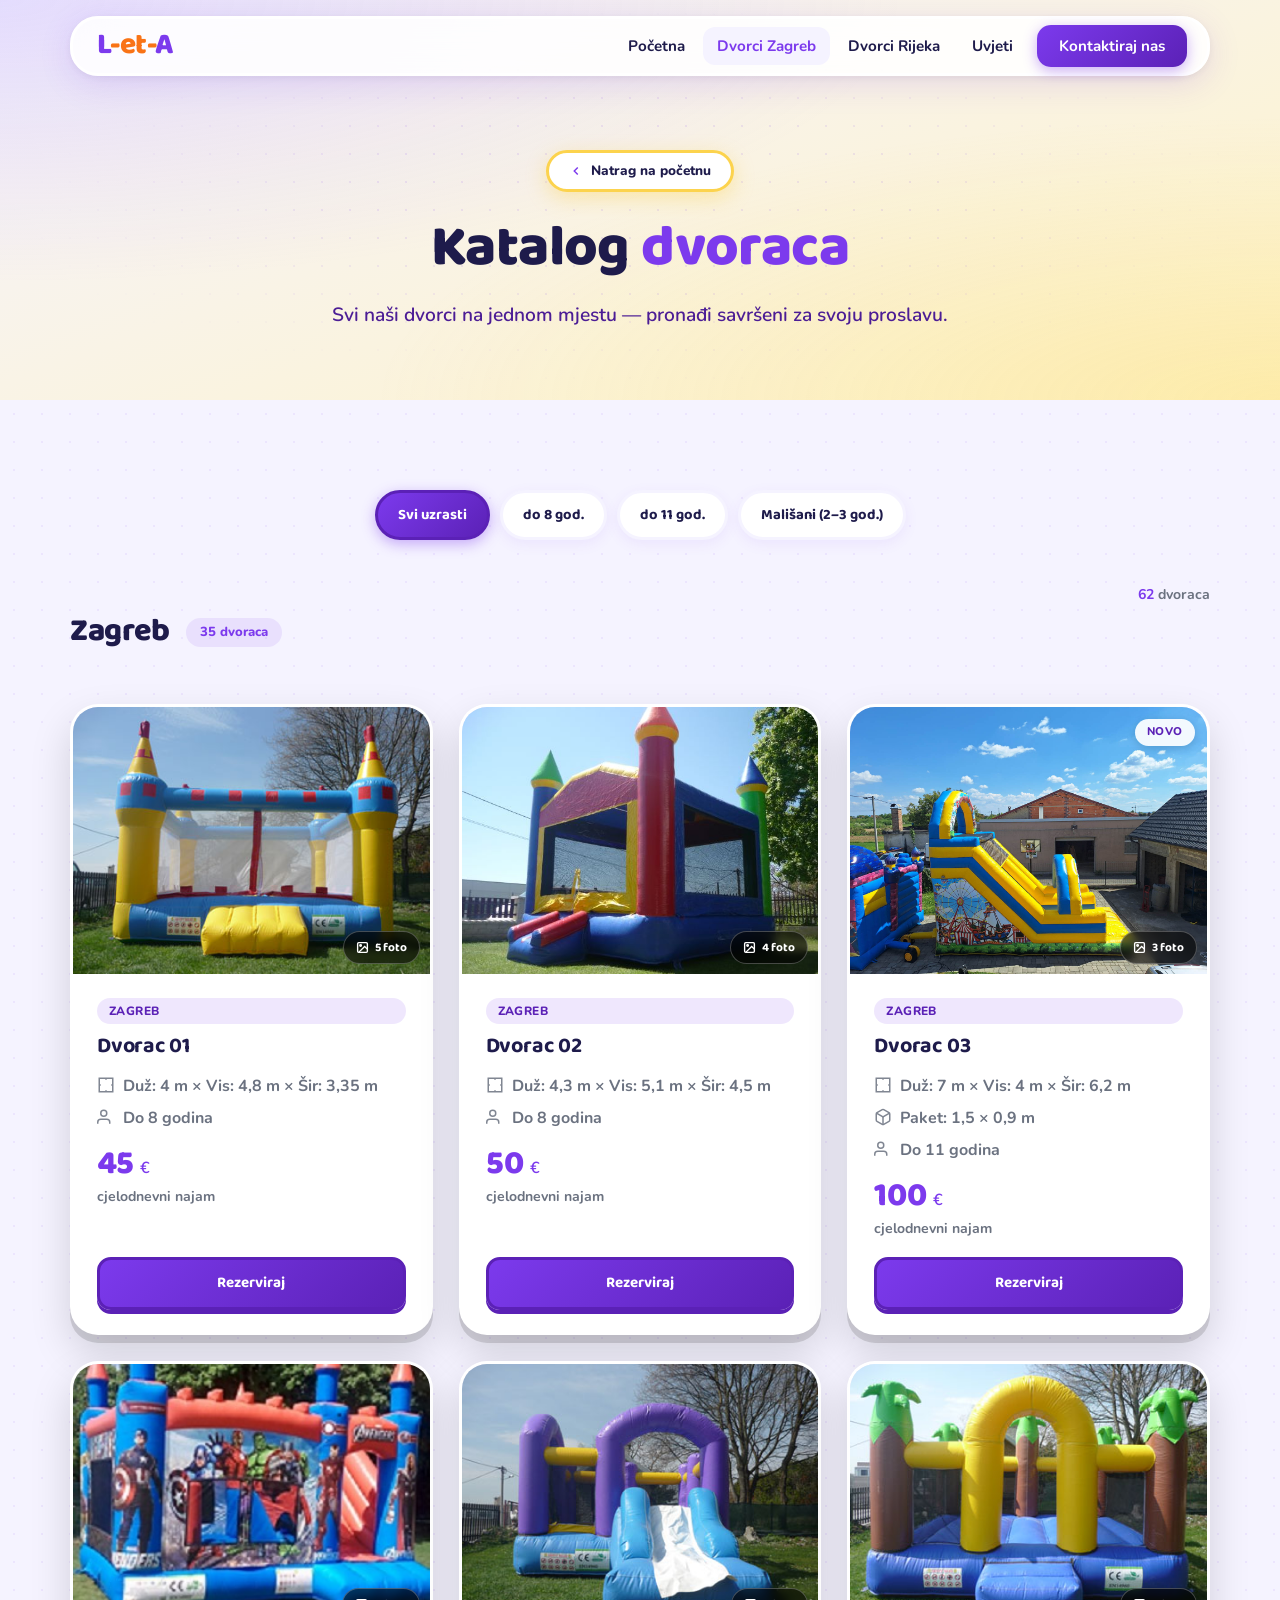
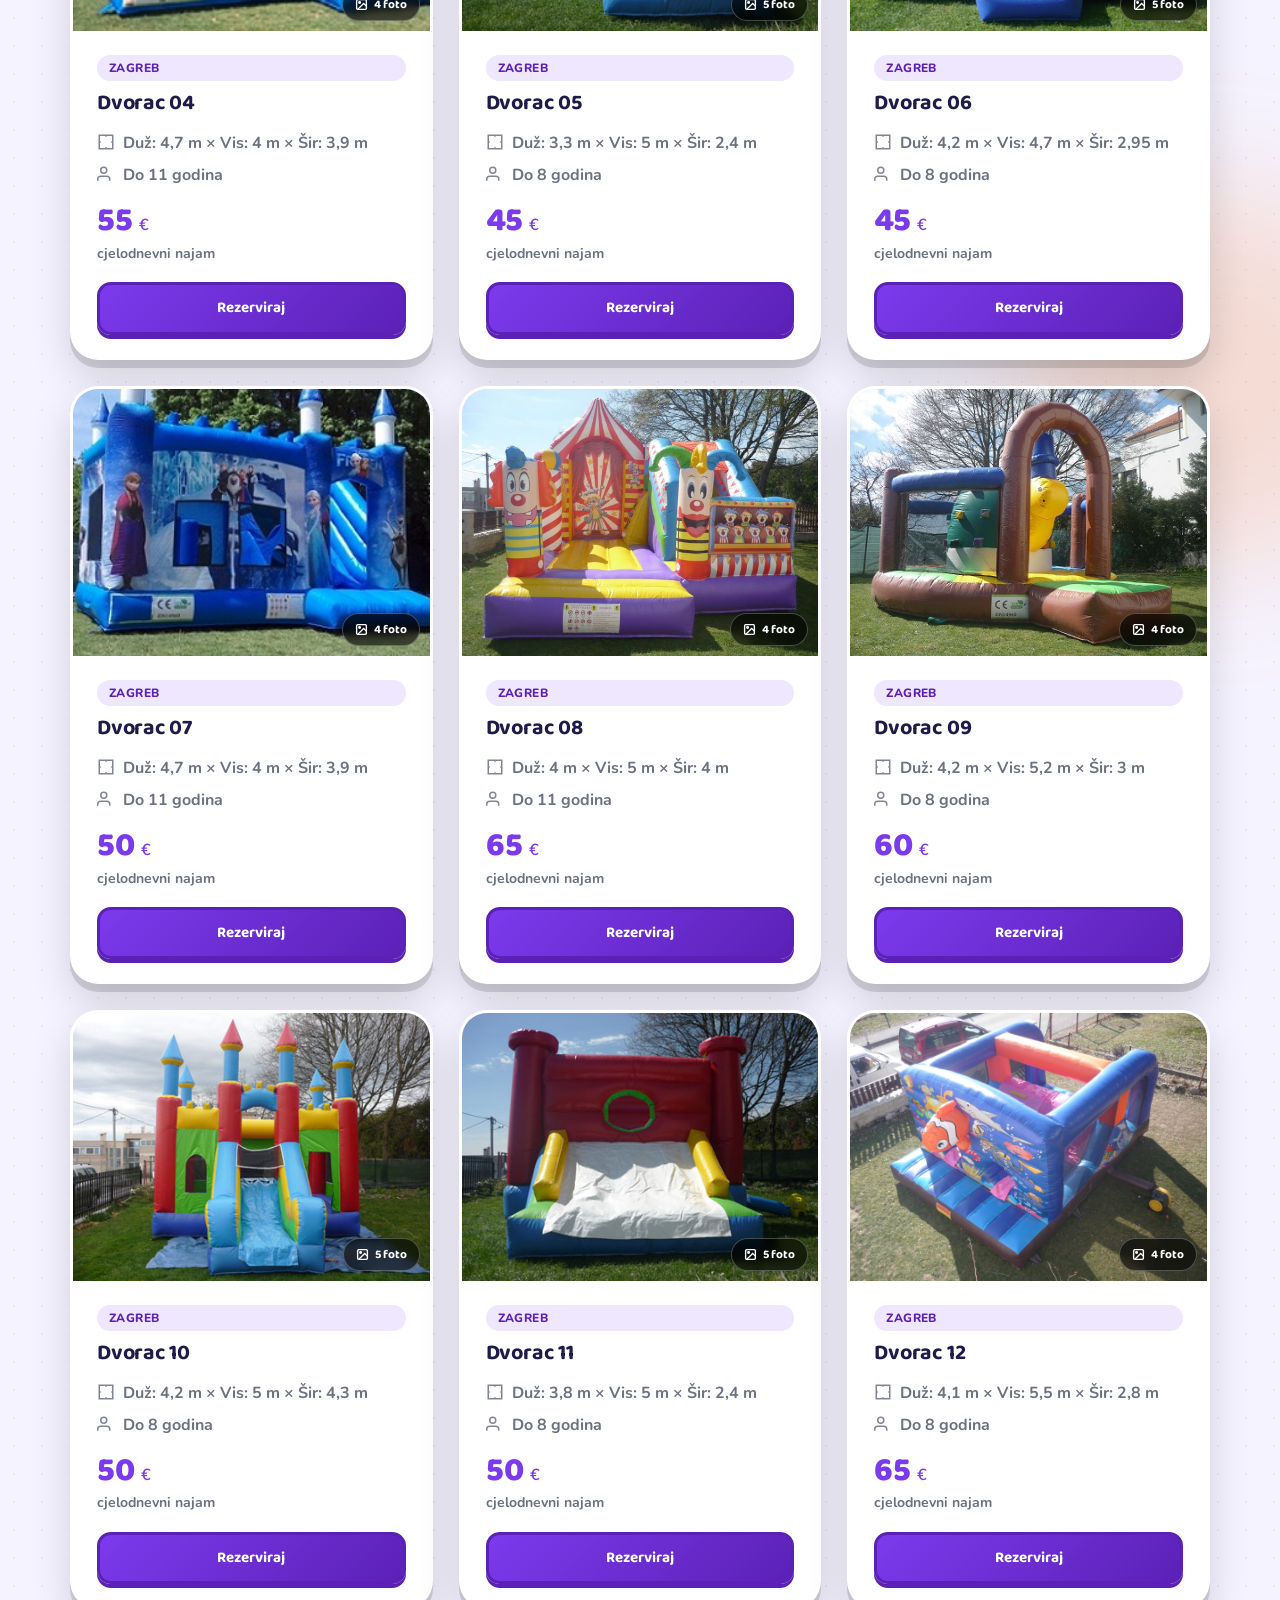
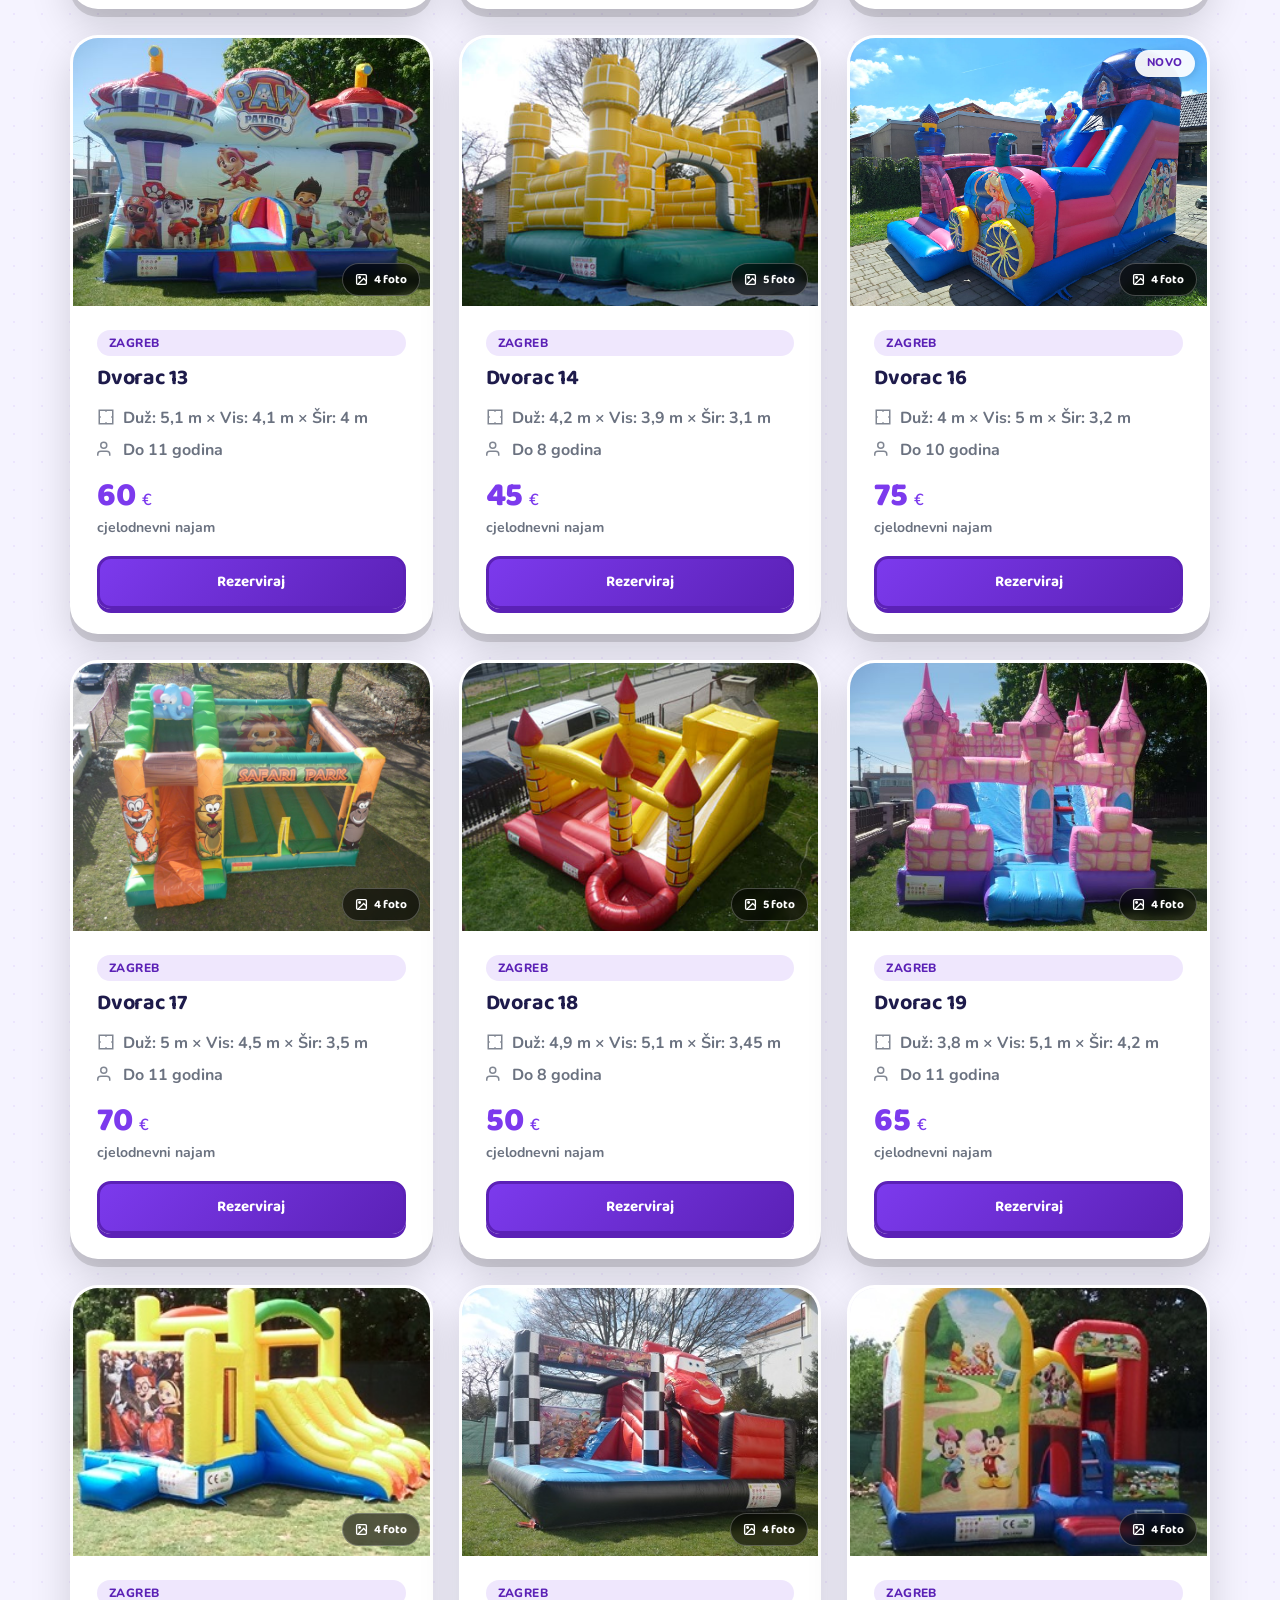
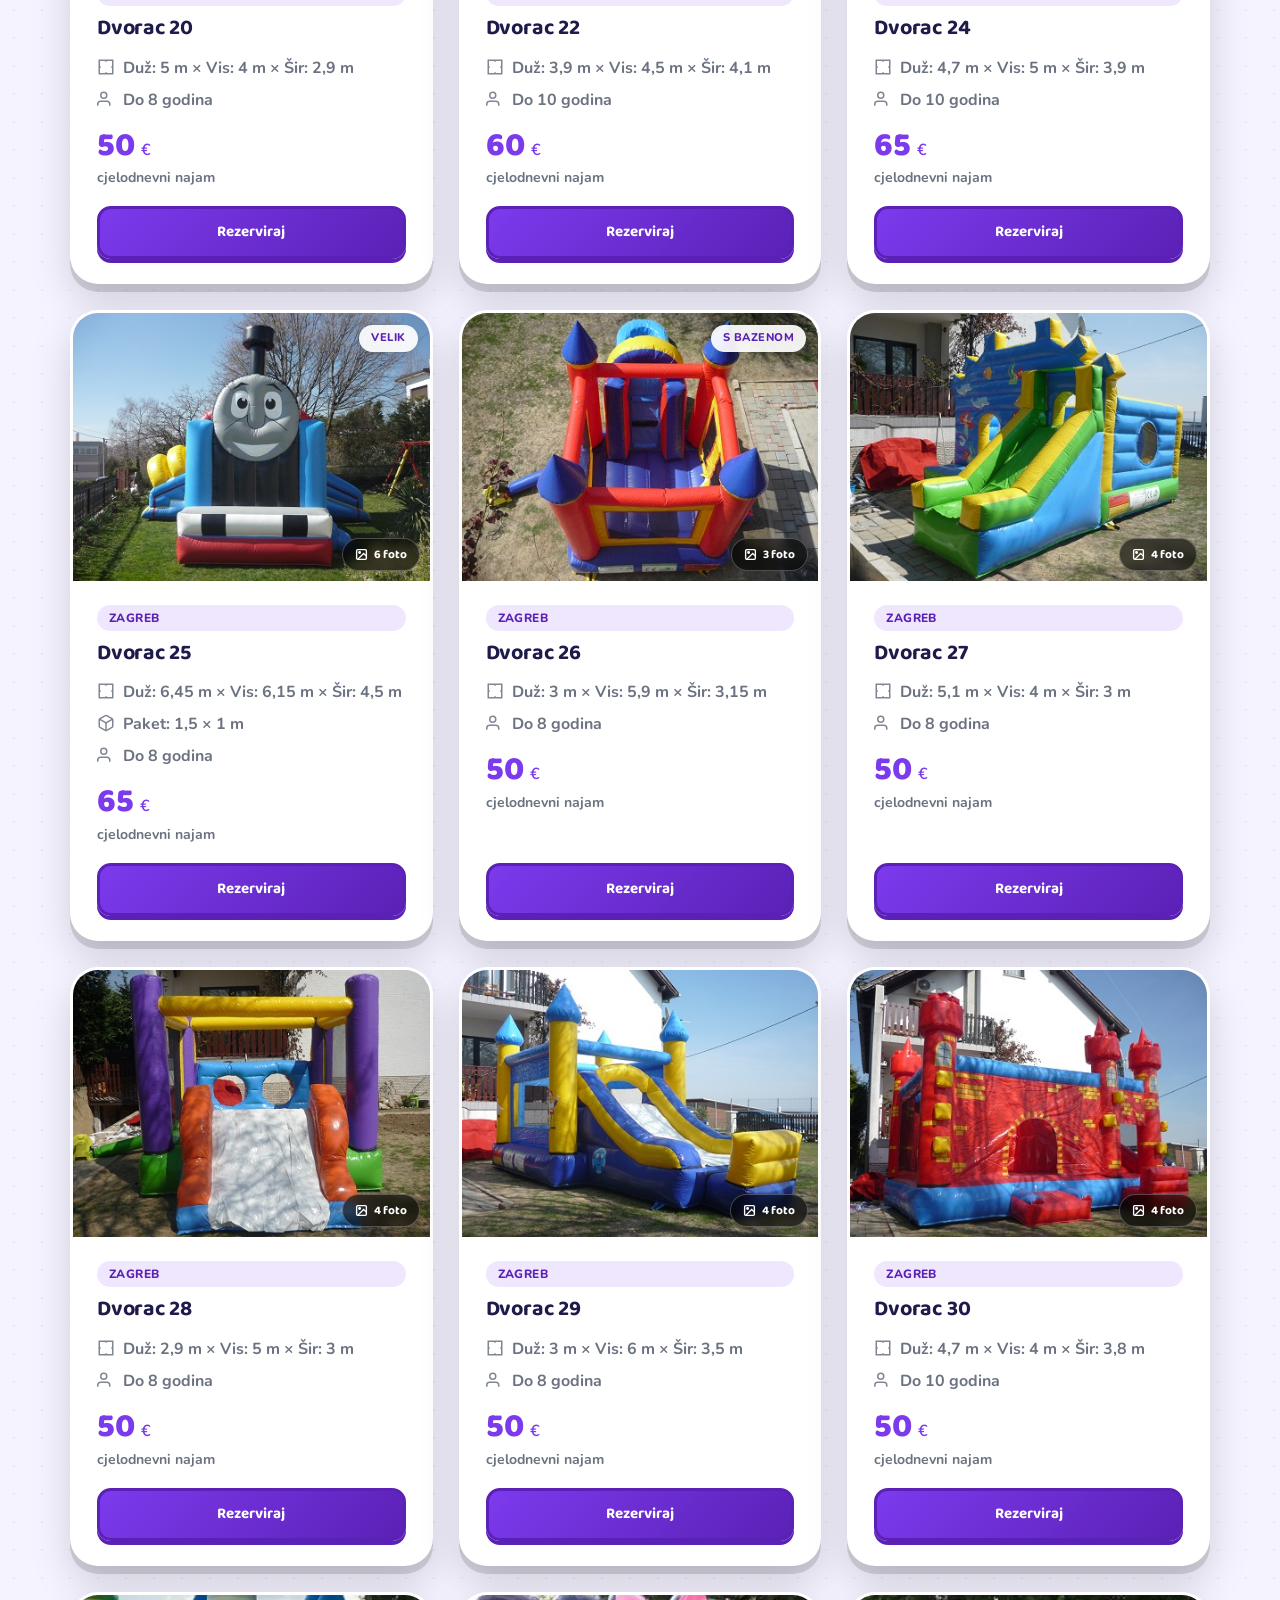
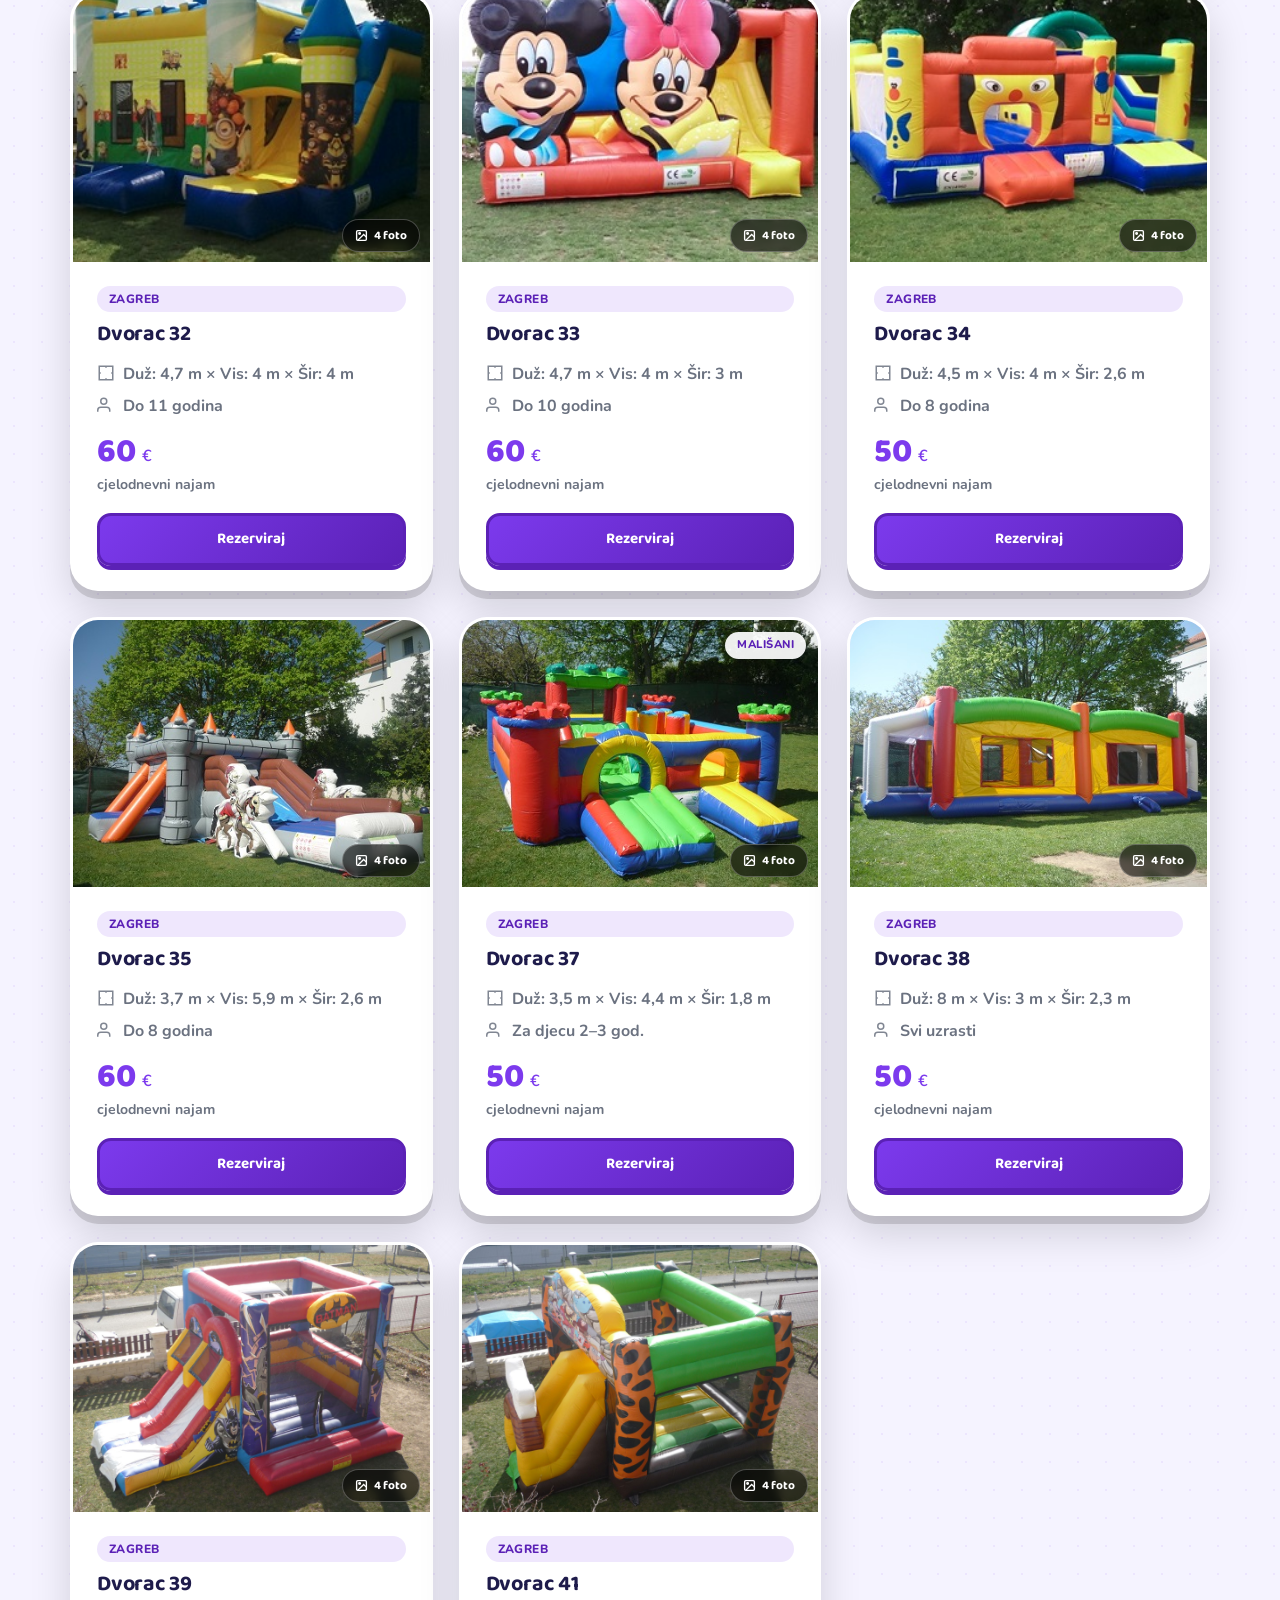
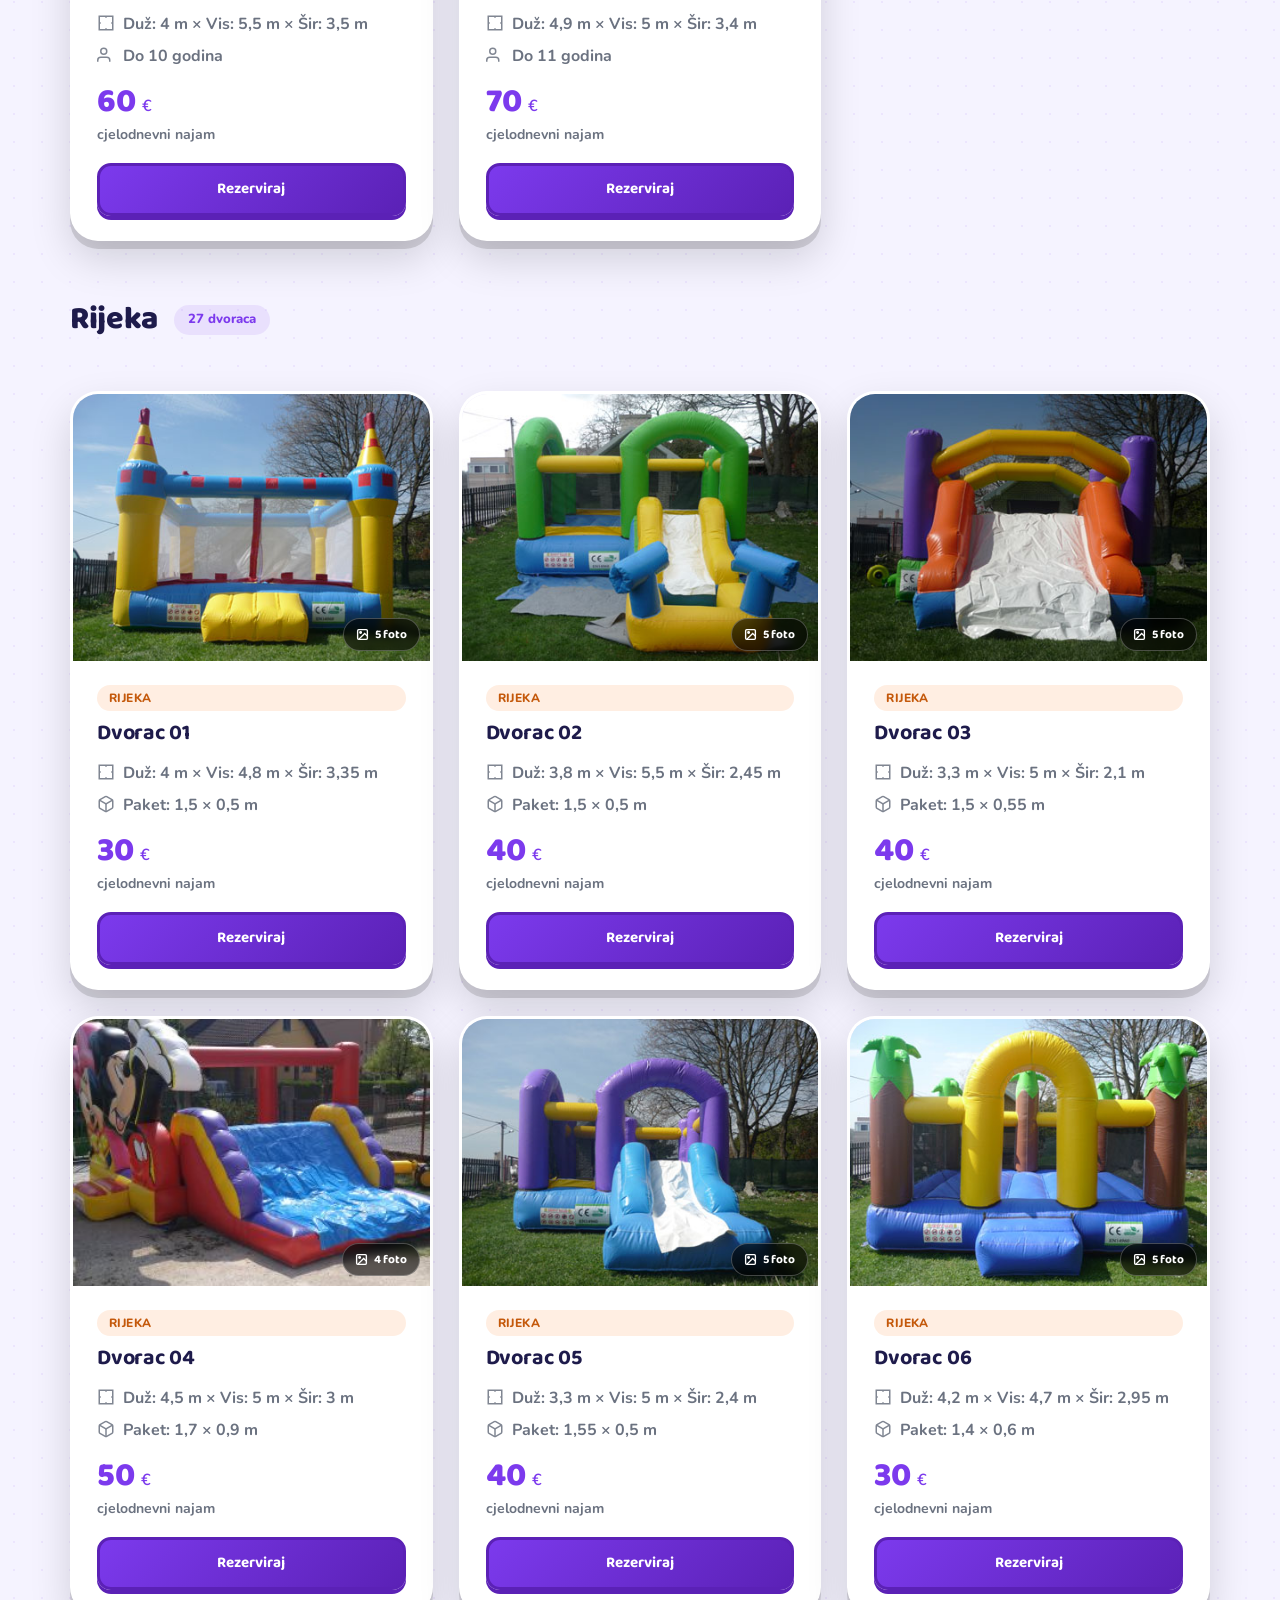
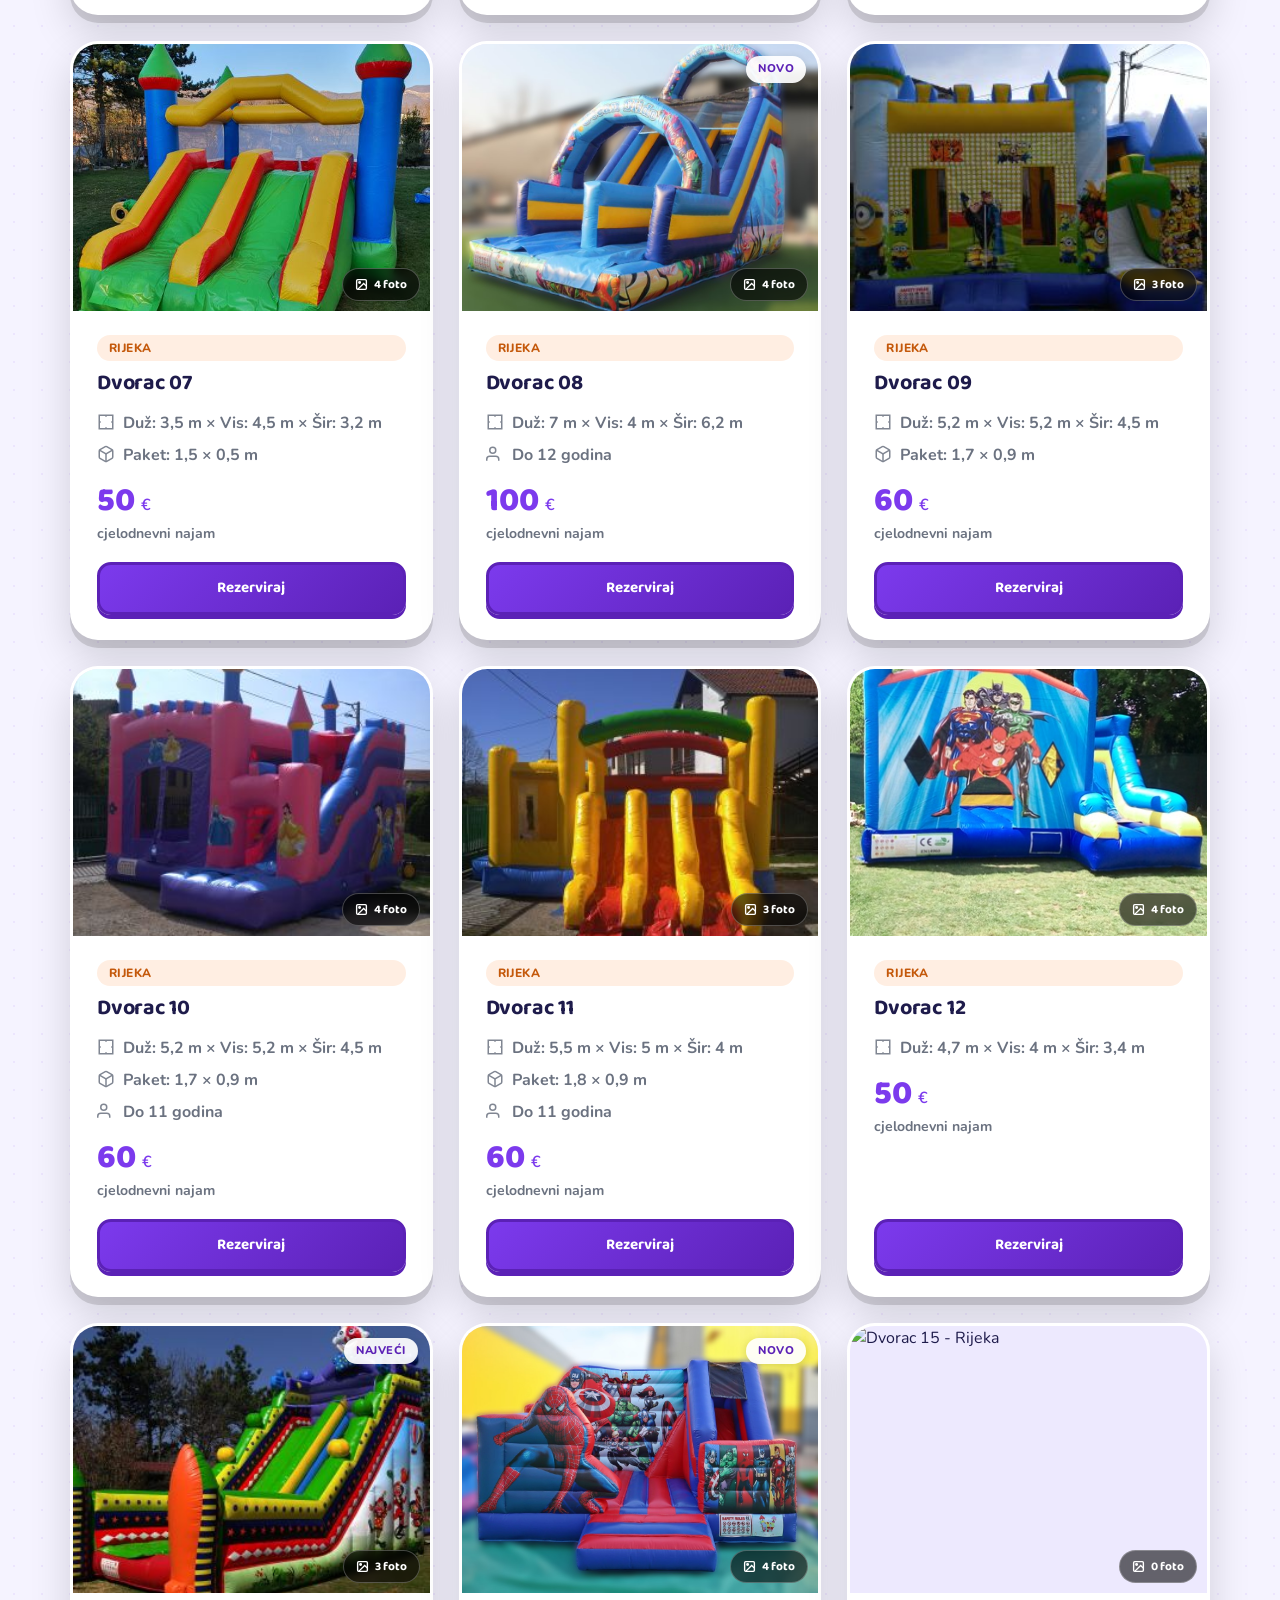
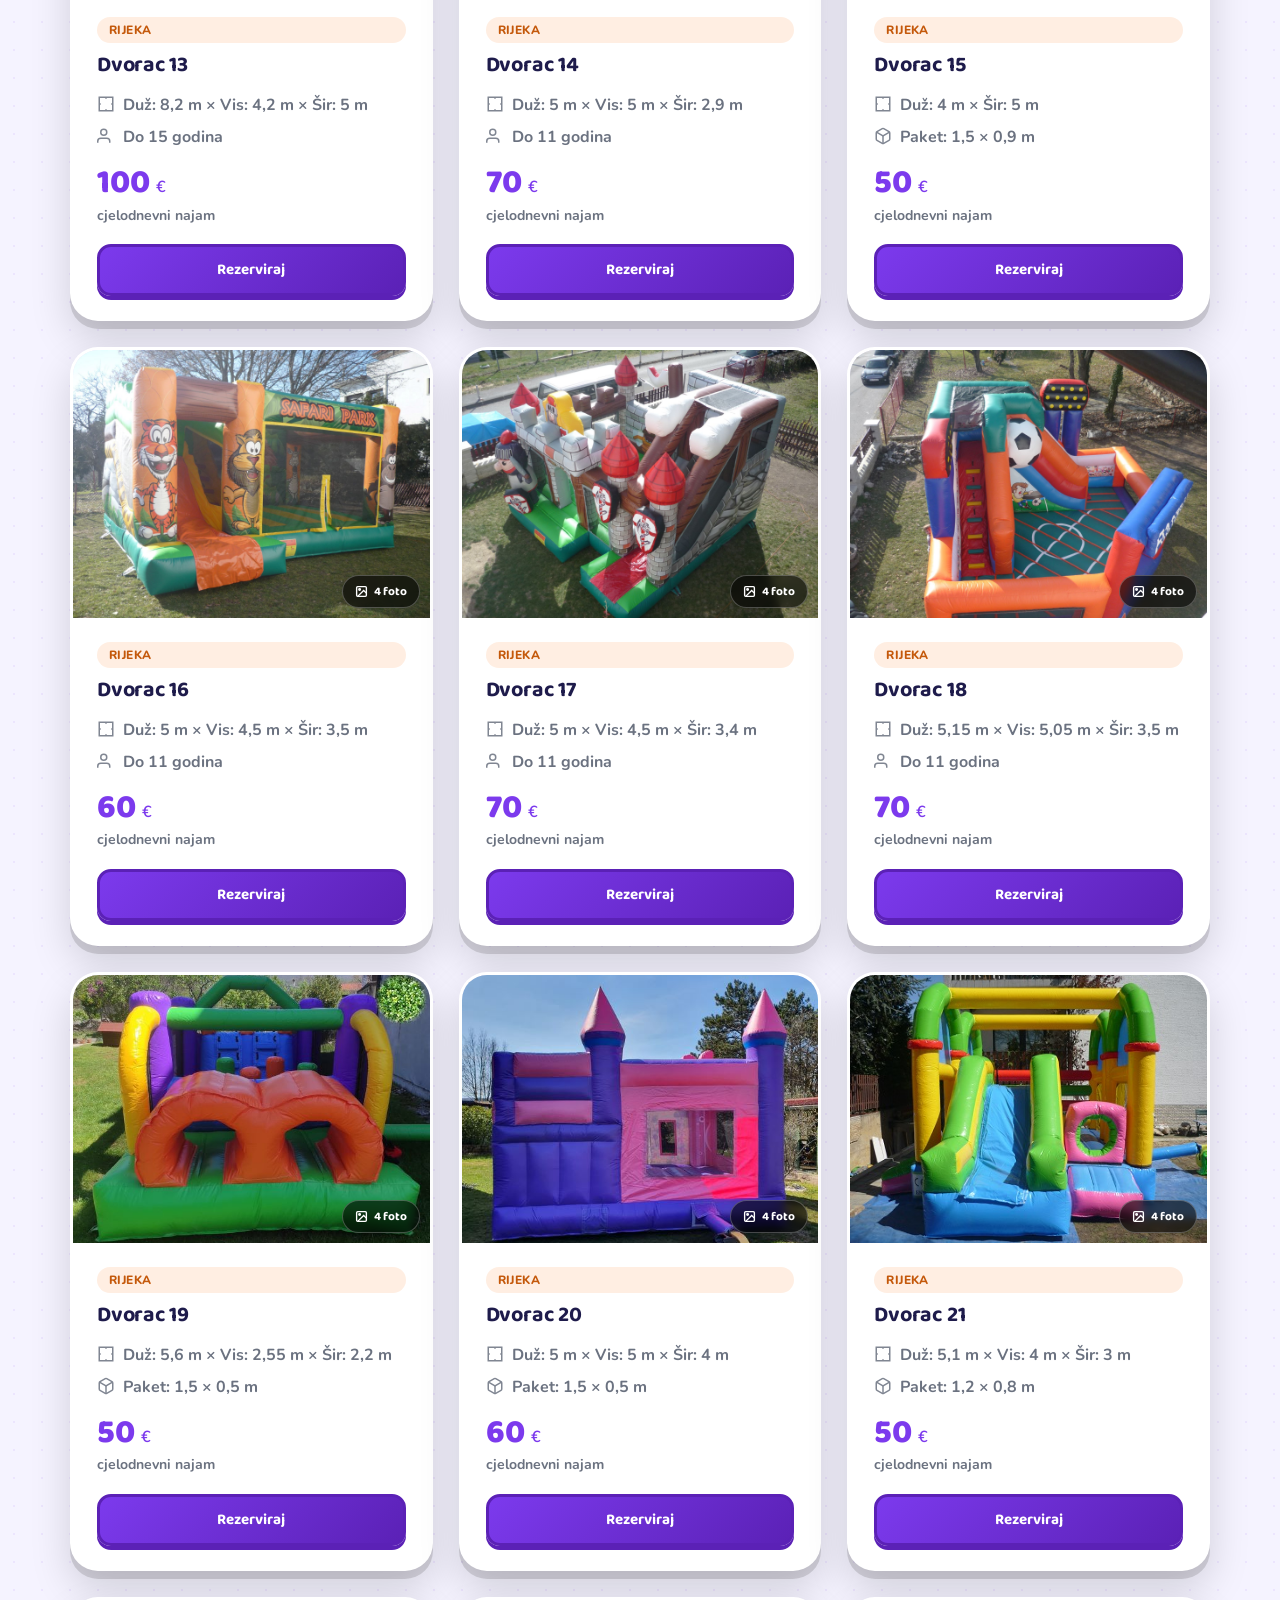
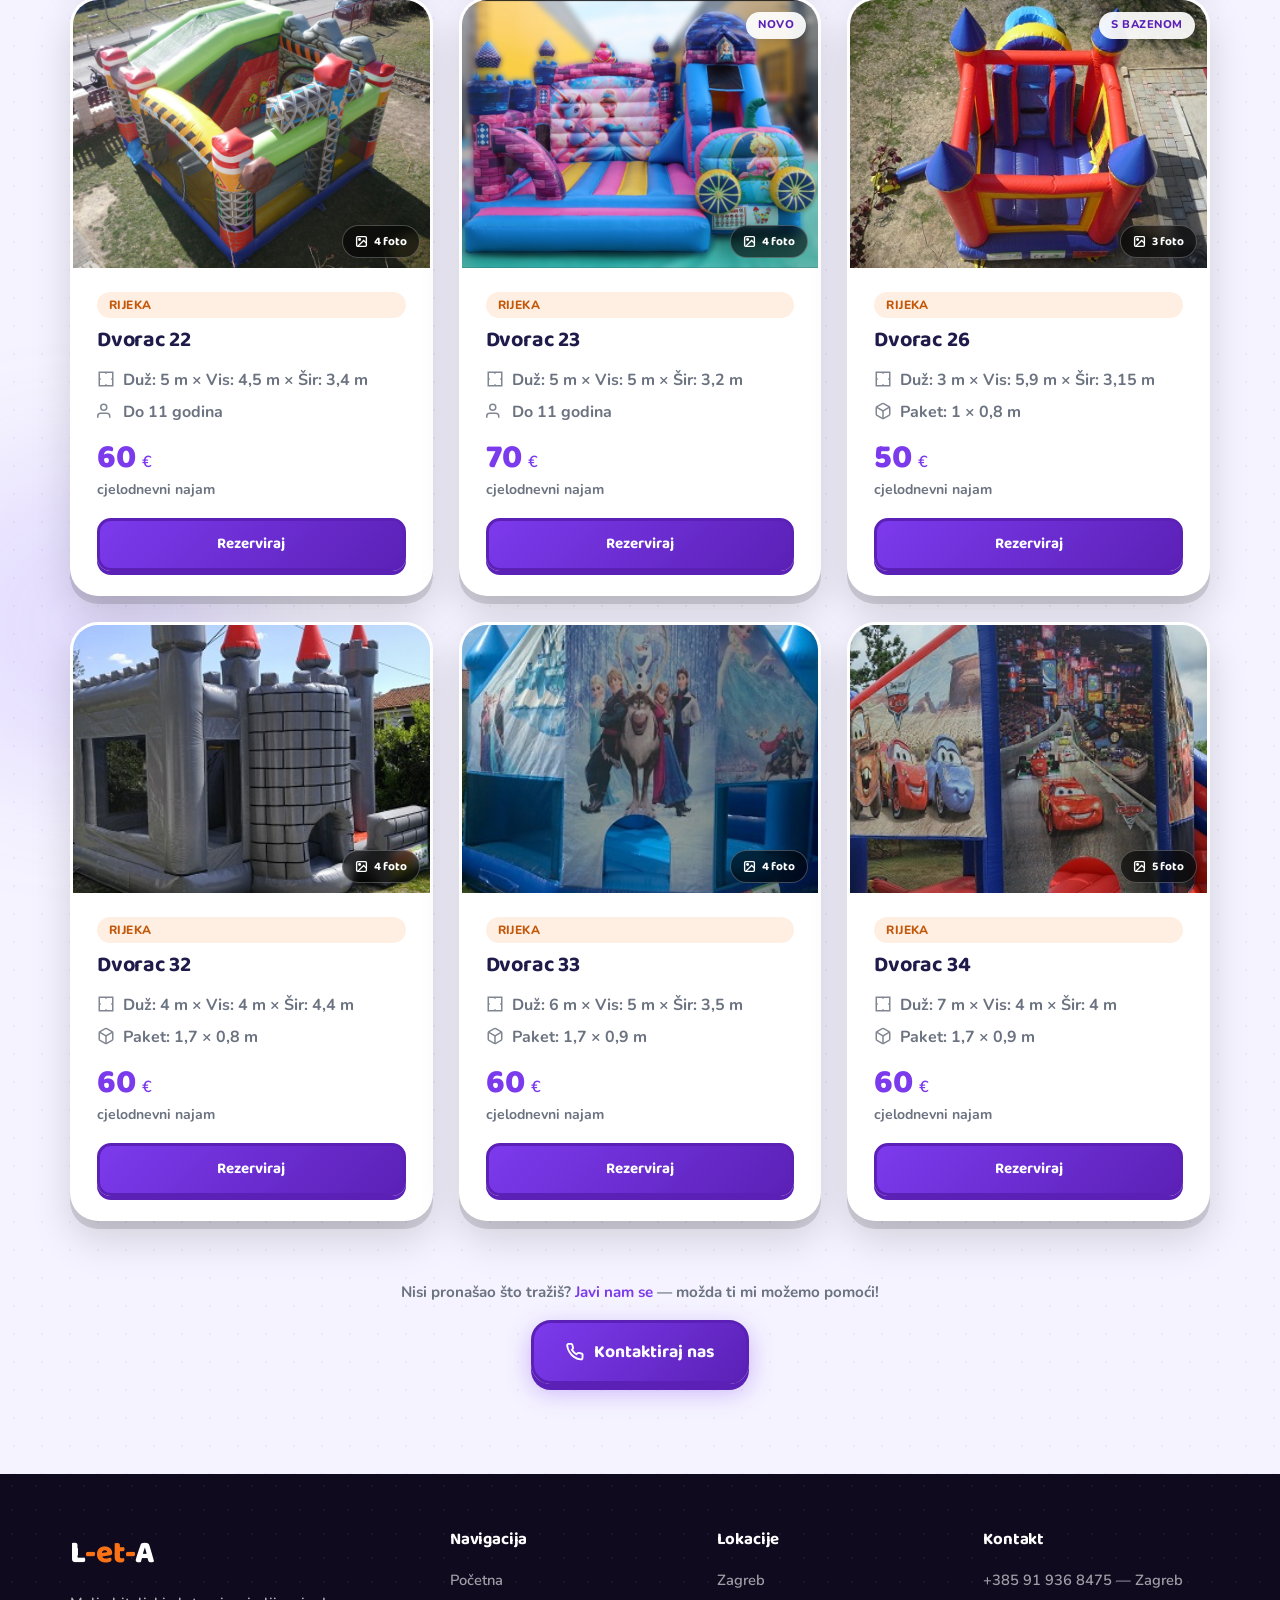
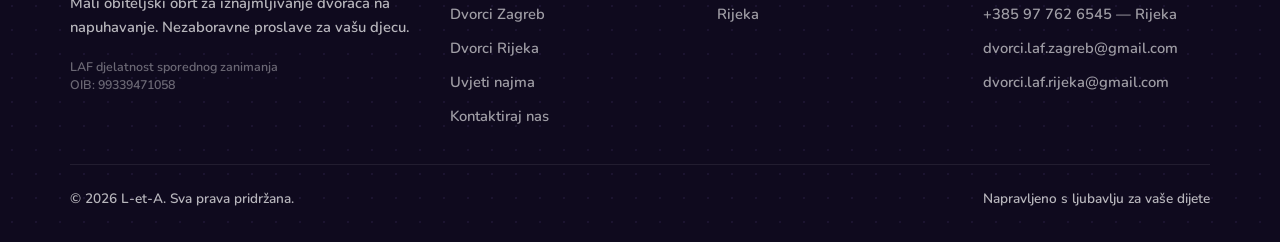
==== commit 11a84773: "jos jedan fix" ====
--- a/katalog.html
+++ b/katalog.html
@@ -291,12 +291,12 @@
   }
 
   return '<article class="catalog-card fade-up" data-tags="' + tagsStr + '">' +
-    '<div class="catalog-image" data-gallery="' + galleryAttr + '" data-current="0" onclick=\'window.lbOpen(' + galleryJSON + ', "' + title + '", parseInt(this.dataset.current||0))\'>' +
+    '<div class="catalog-image" data-gallery="' + galleryAttr + '" data-current="0" onclick=\'window.lbOpen(JSON.parse(this.dataset.gallery), "' + title + '", parseInt(this.dataset.current||0))\'>' +
       '<img src="' + thumb + '" alt="Dvorac ' + d.id + ' - ' + city + '" loading="' + loadingAttr + '" onload="this.parentNode.classList.add(&#39;loaded&#39;)" onerror="this.parentNode.classList.add(&#39;loaded&#39;)" />' +
       badgeHtml +
       navHtml +
       dotsHtml +
-      '<button class="gallery-btn" onclick=\'event.stopPropagation(); window.lbOpen(' + galleryJSON + ', "' + title + '", parseInt(this.parentNode.dataset.current||0))\' aria-label="Otvori galeriju">' +
+      '<button class="gallery-btn" onclick=\'event.stopPropagation(); window.lbOpen(JSON.parse(this.parentNode.dataset.gallery), "' + title + '", parseInt(this.parentNode.dataset.current||0))\' aria-label="Otvori galeriju">' +
         '<svg viewBox="0 0 24 24" fill="none" stroke="currentColor" stroke-width="2.5"><rect x="3" y="3" width="18" height="18" rx="2"/><circle cx="8.5" cy="8.5" r="1.5"/><polyline points="21 15 16 10 5 21"/></svg>' +
         '<span class="gallery-count">' + count + ' foto</span>' +
       '</button>' +
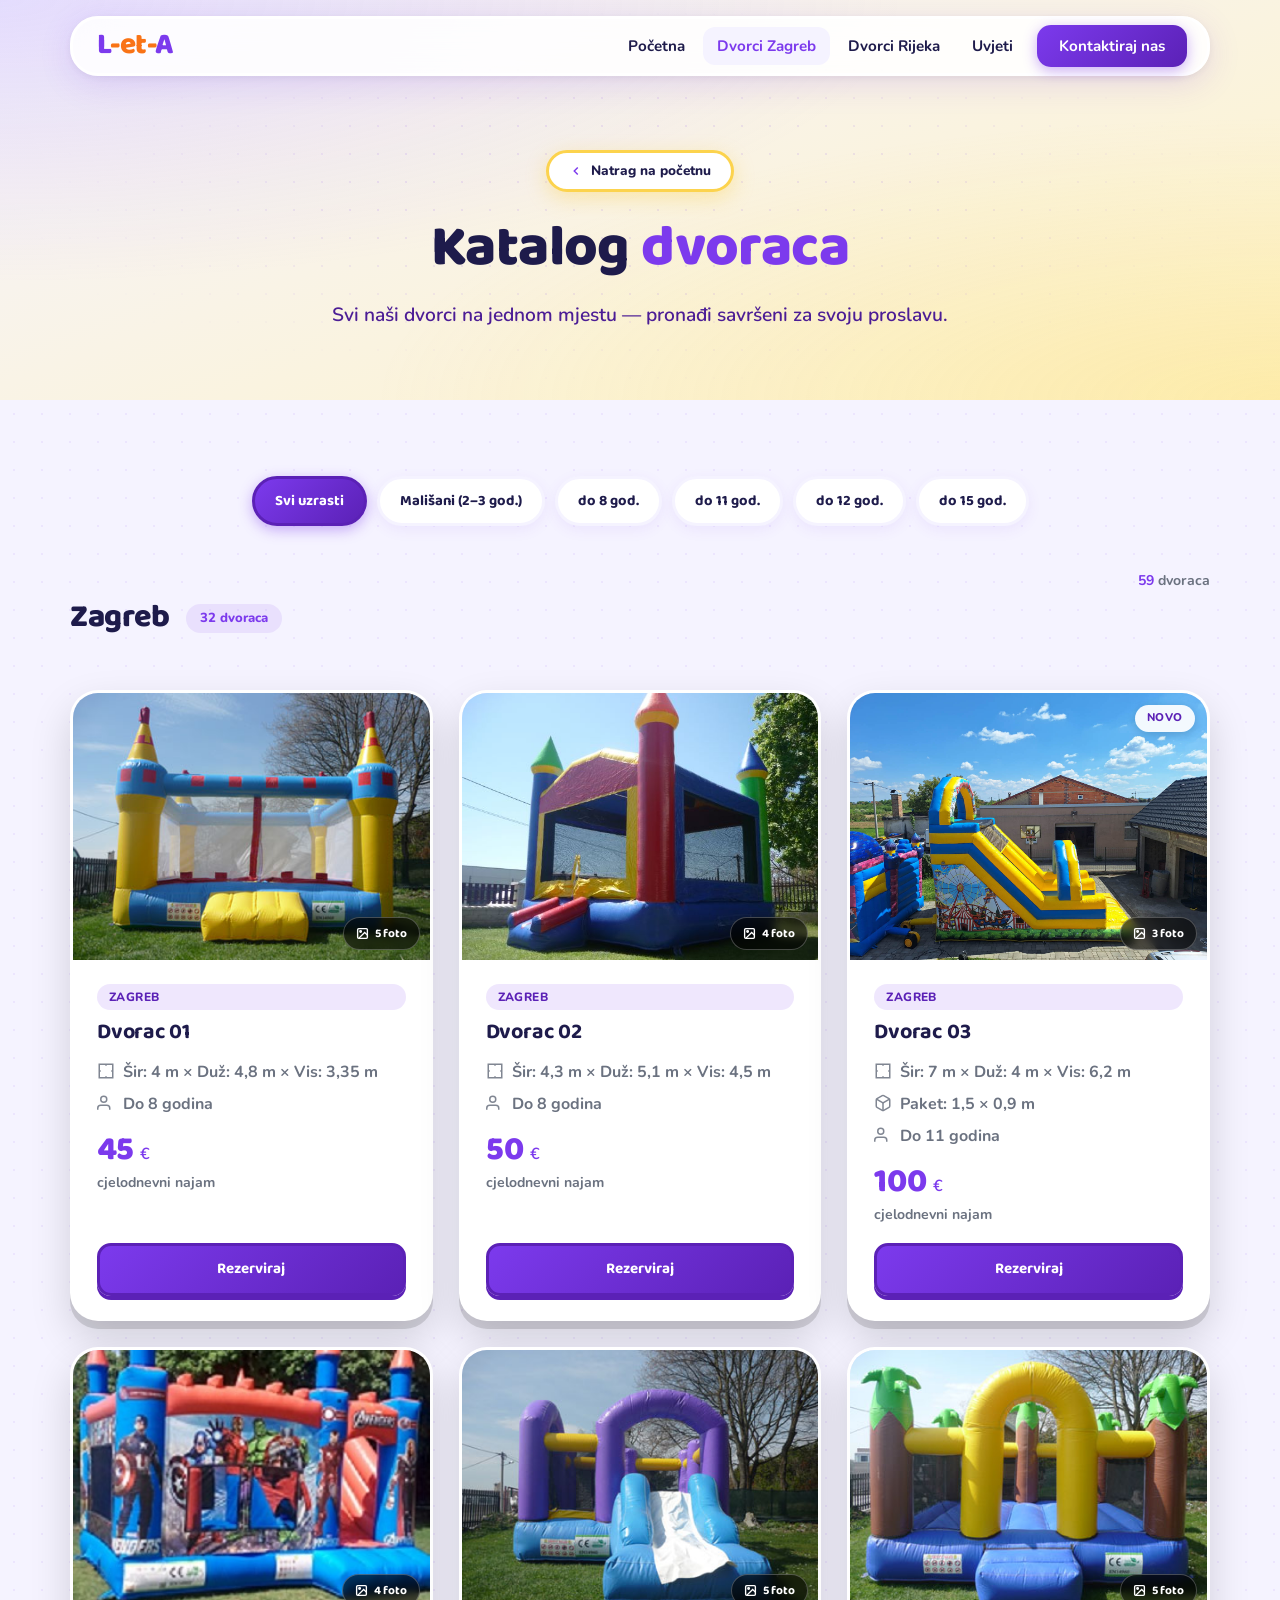
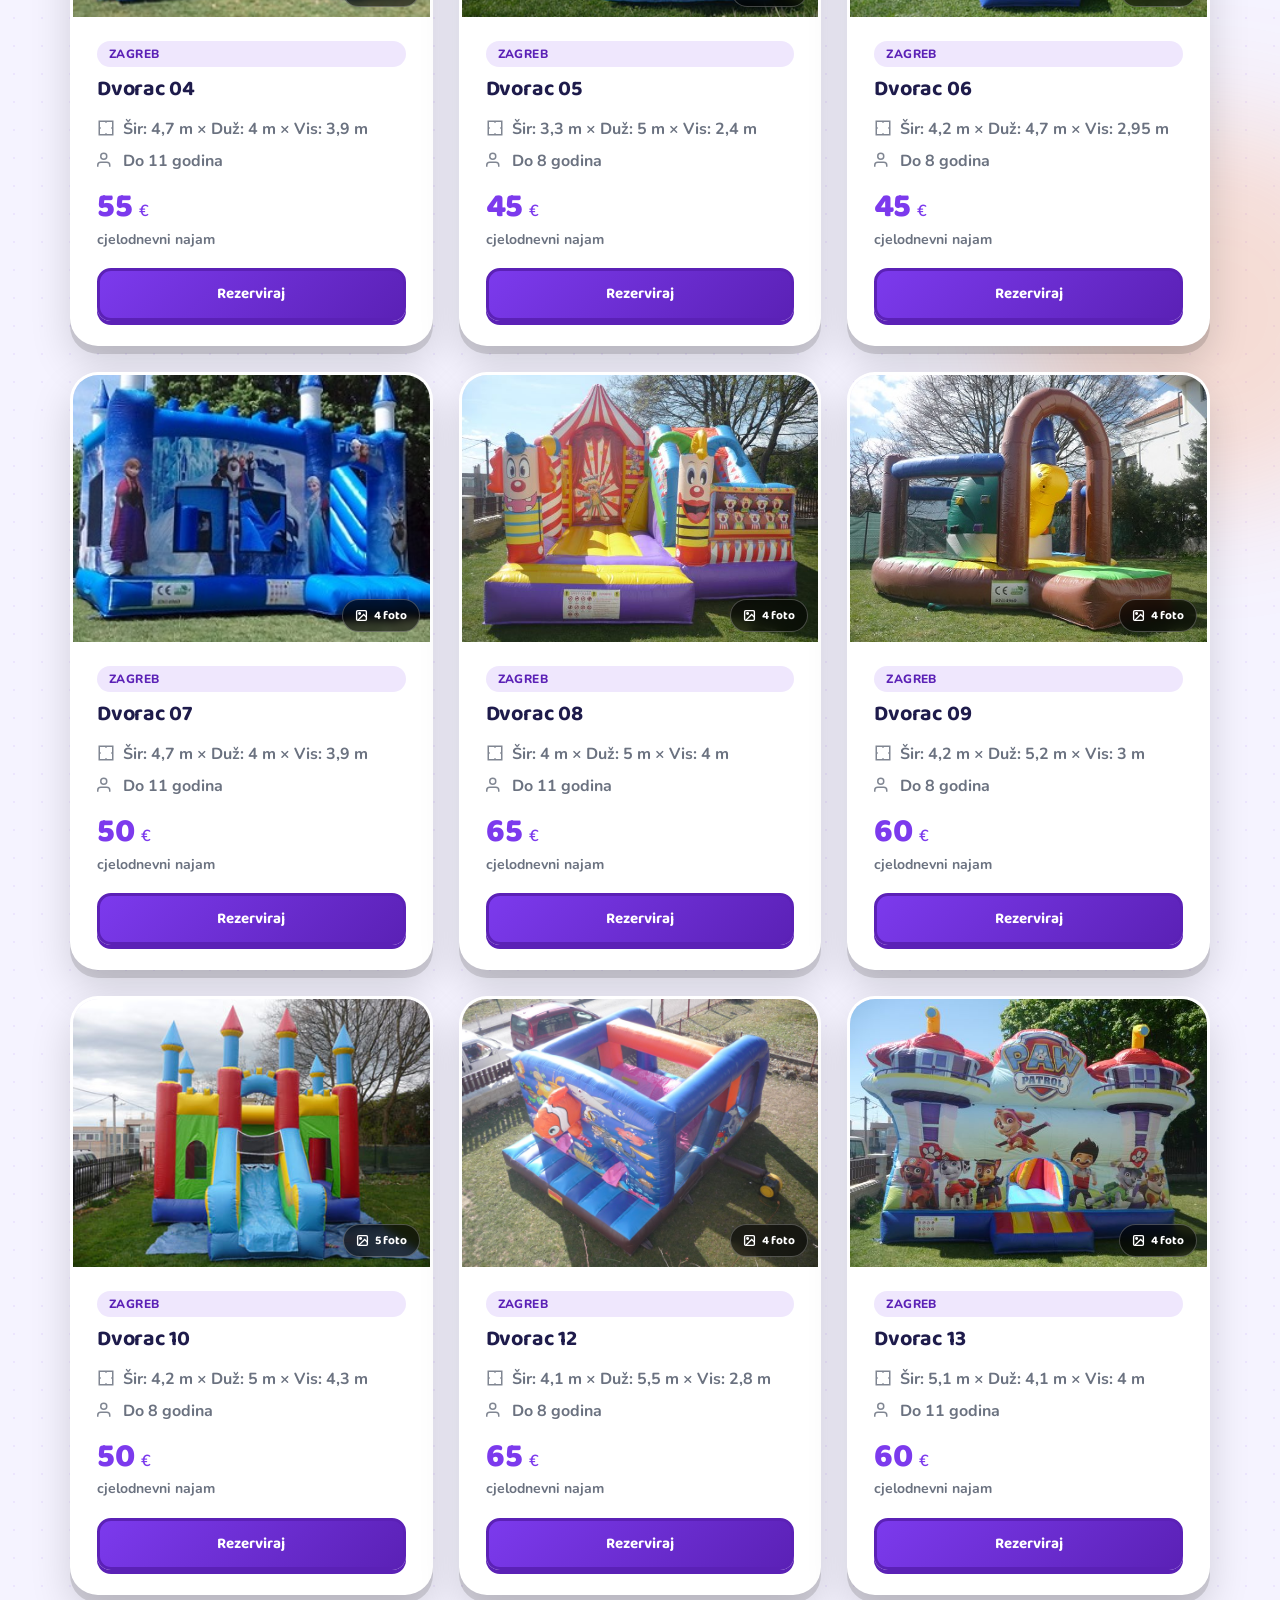
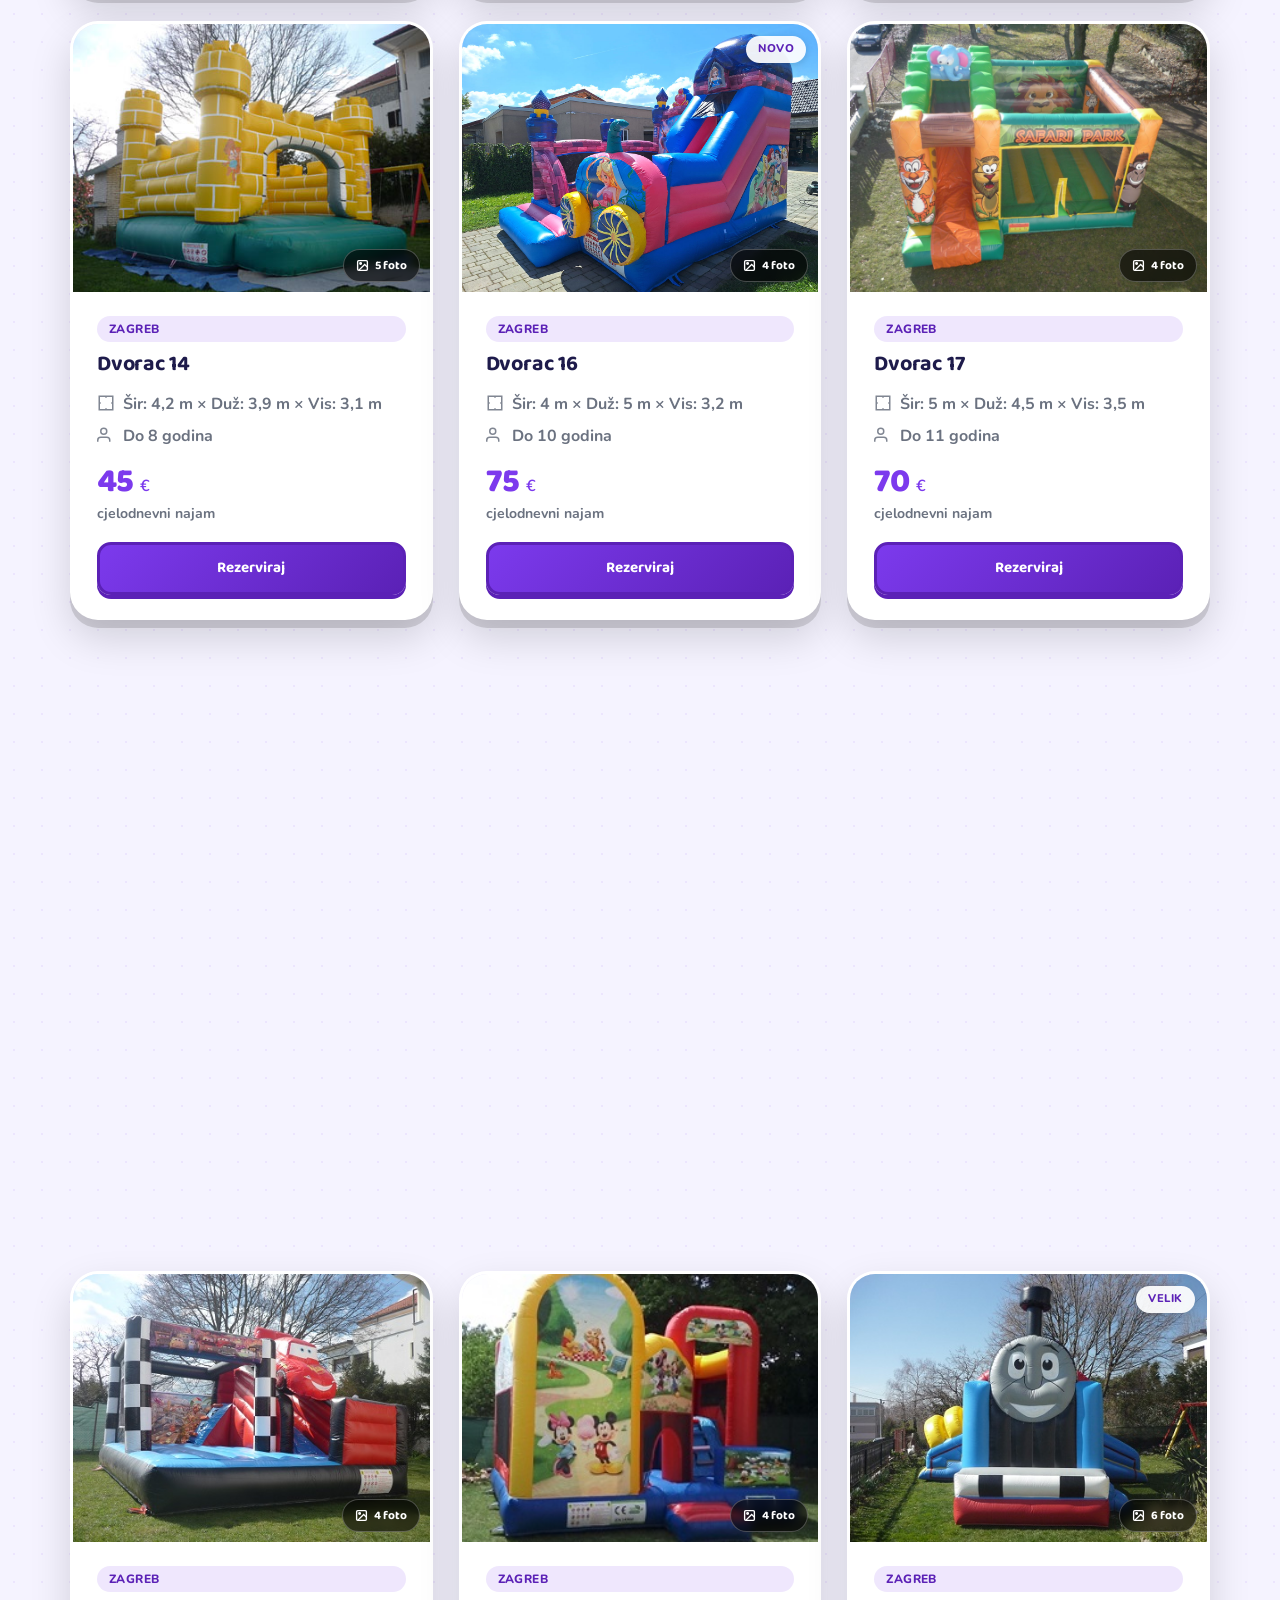
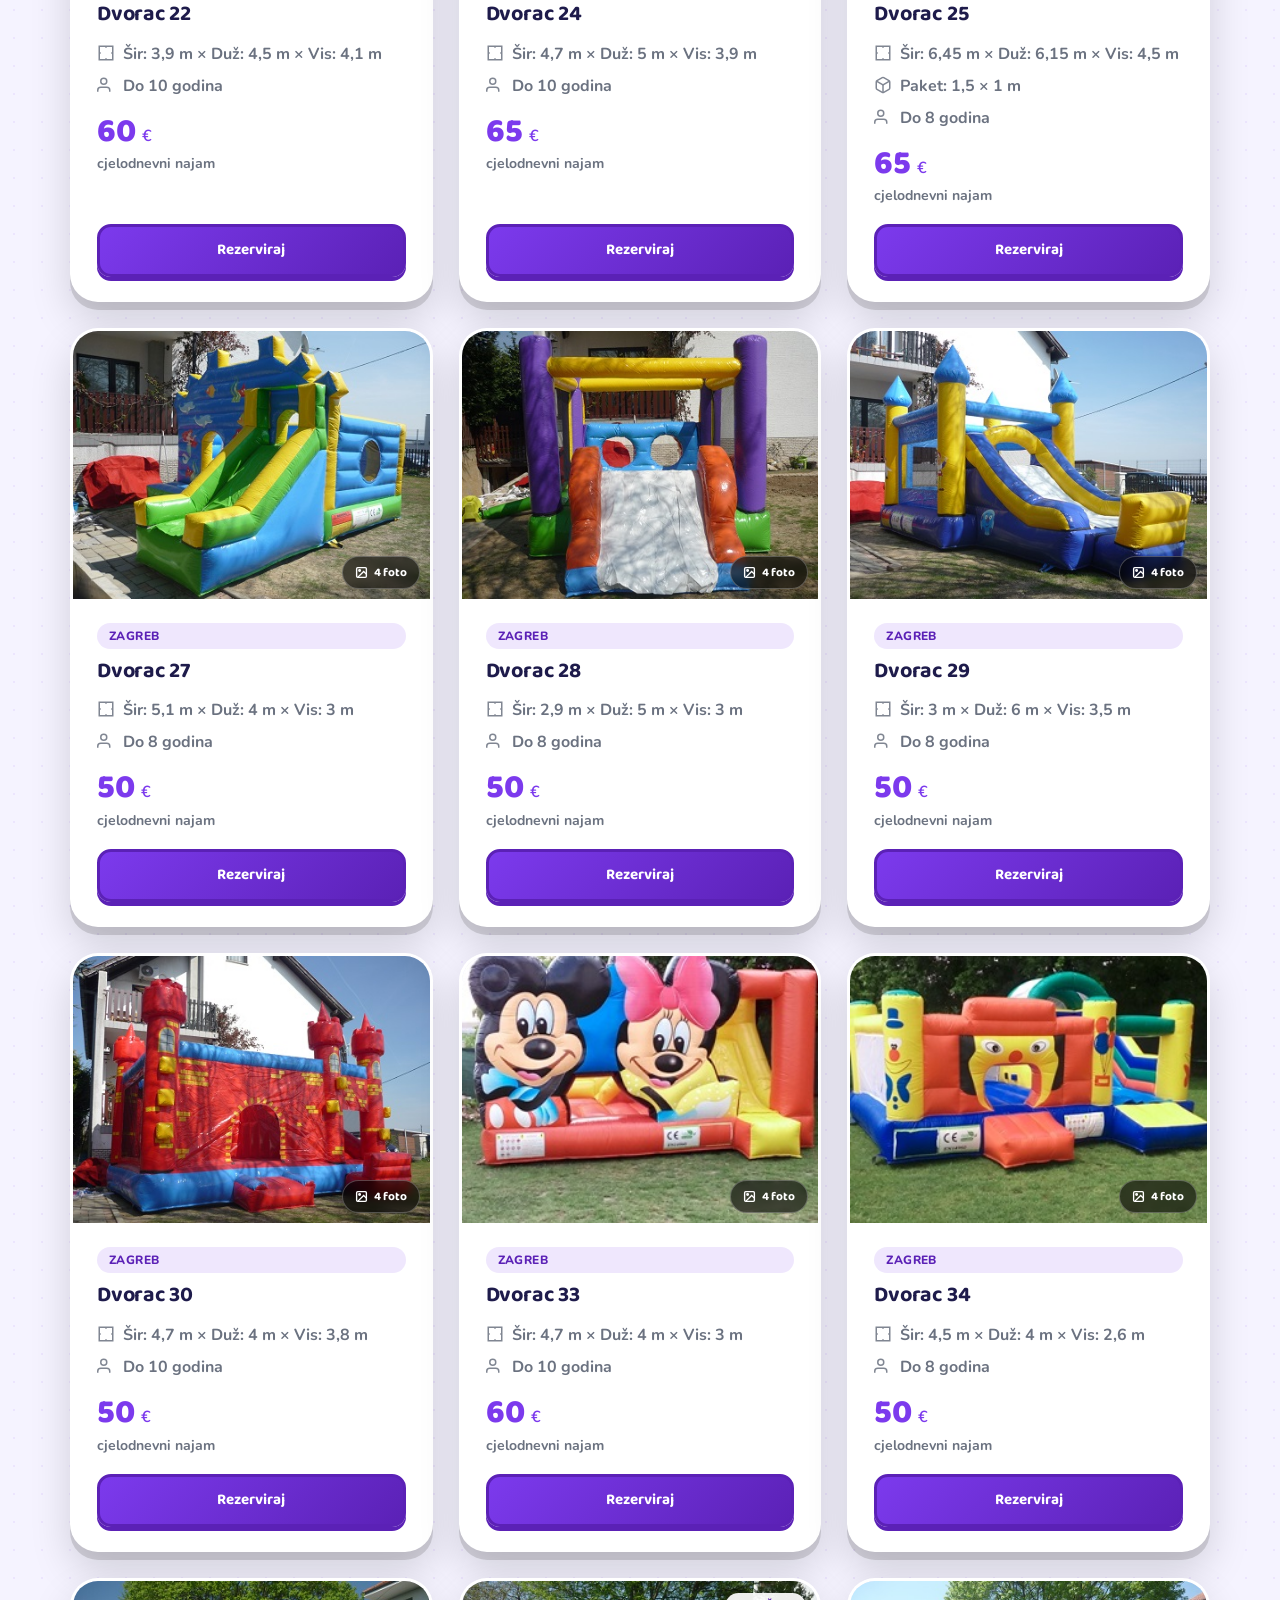
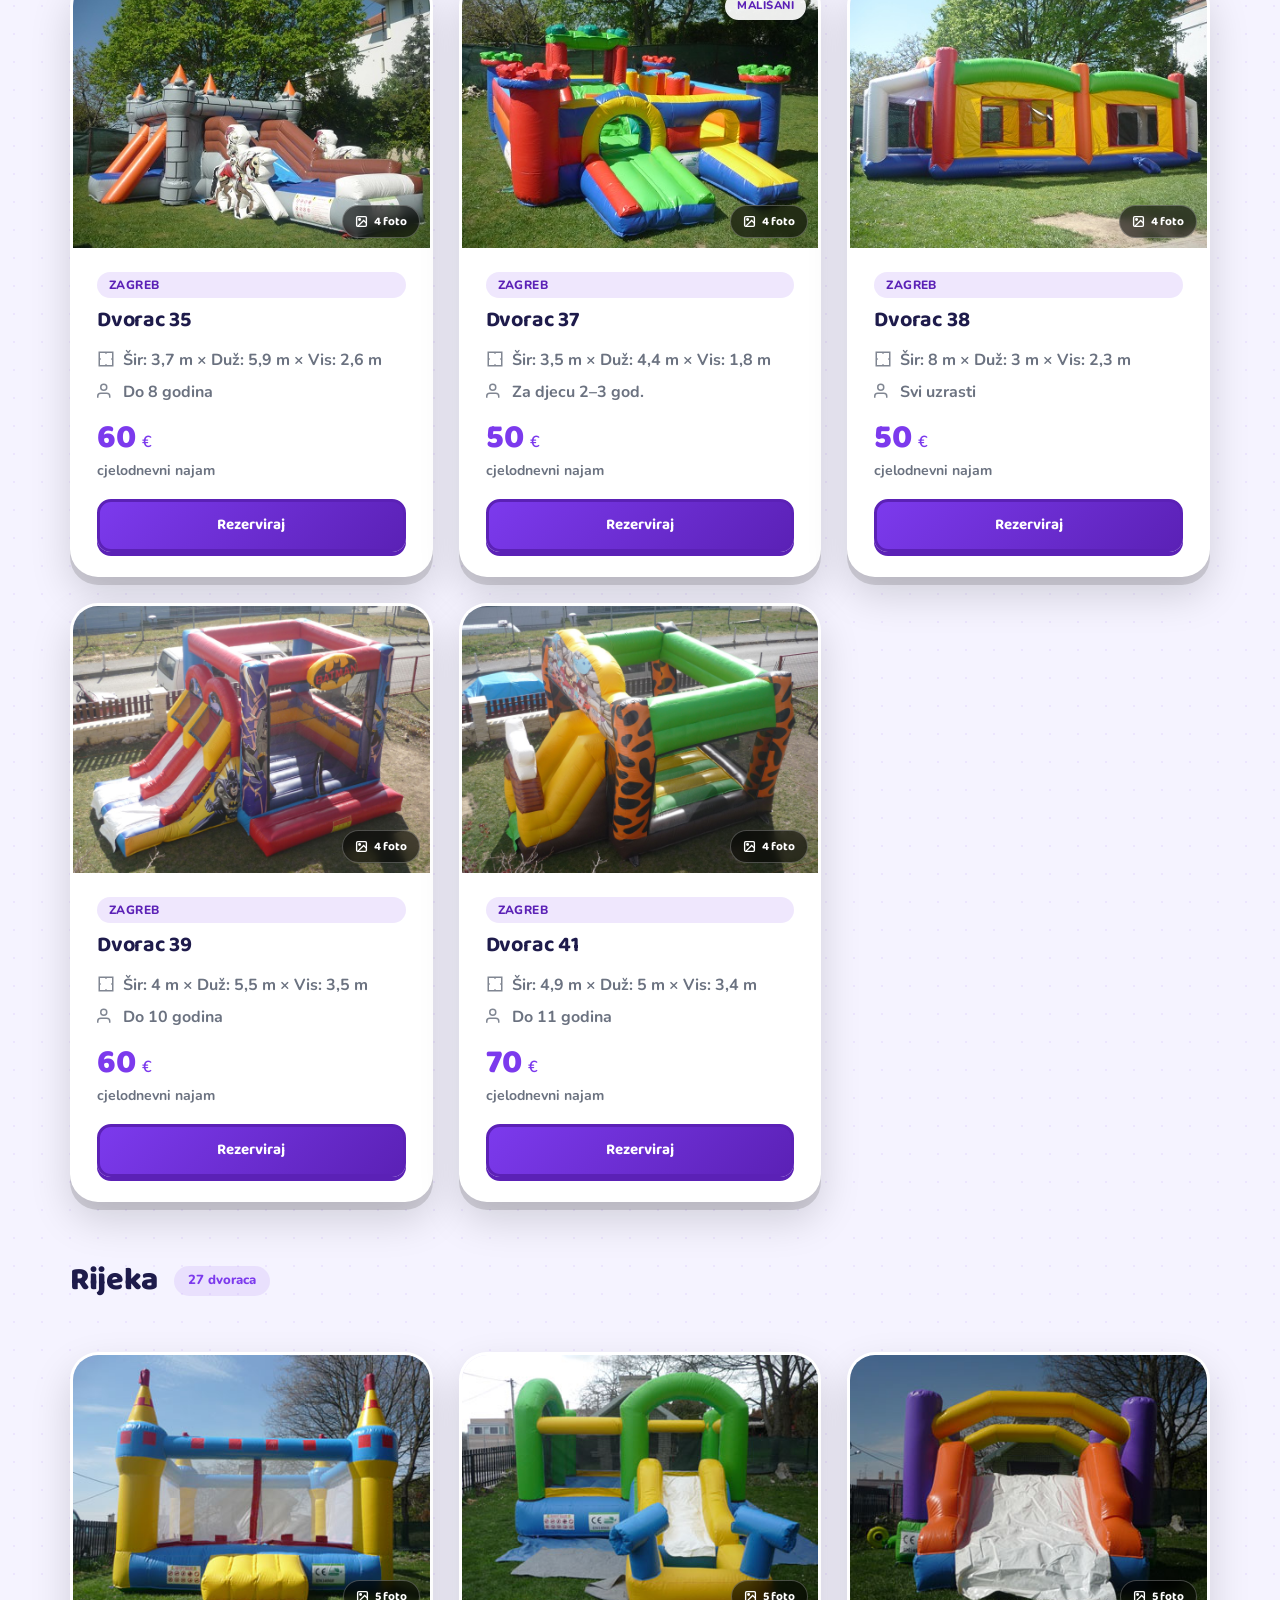
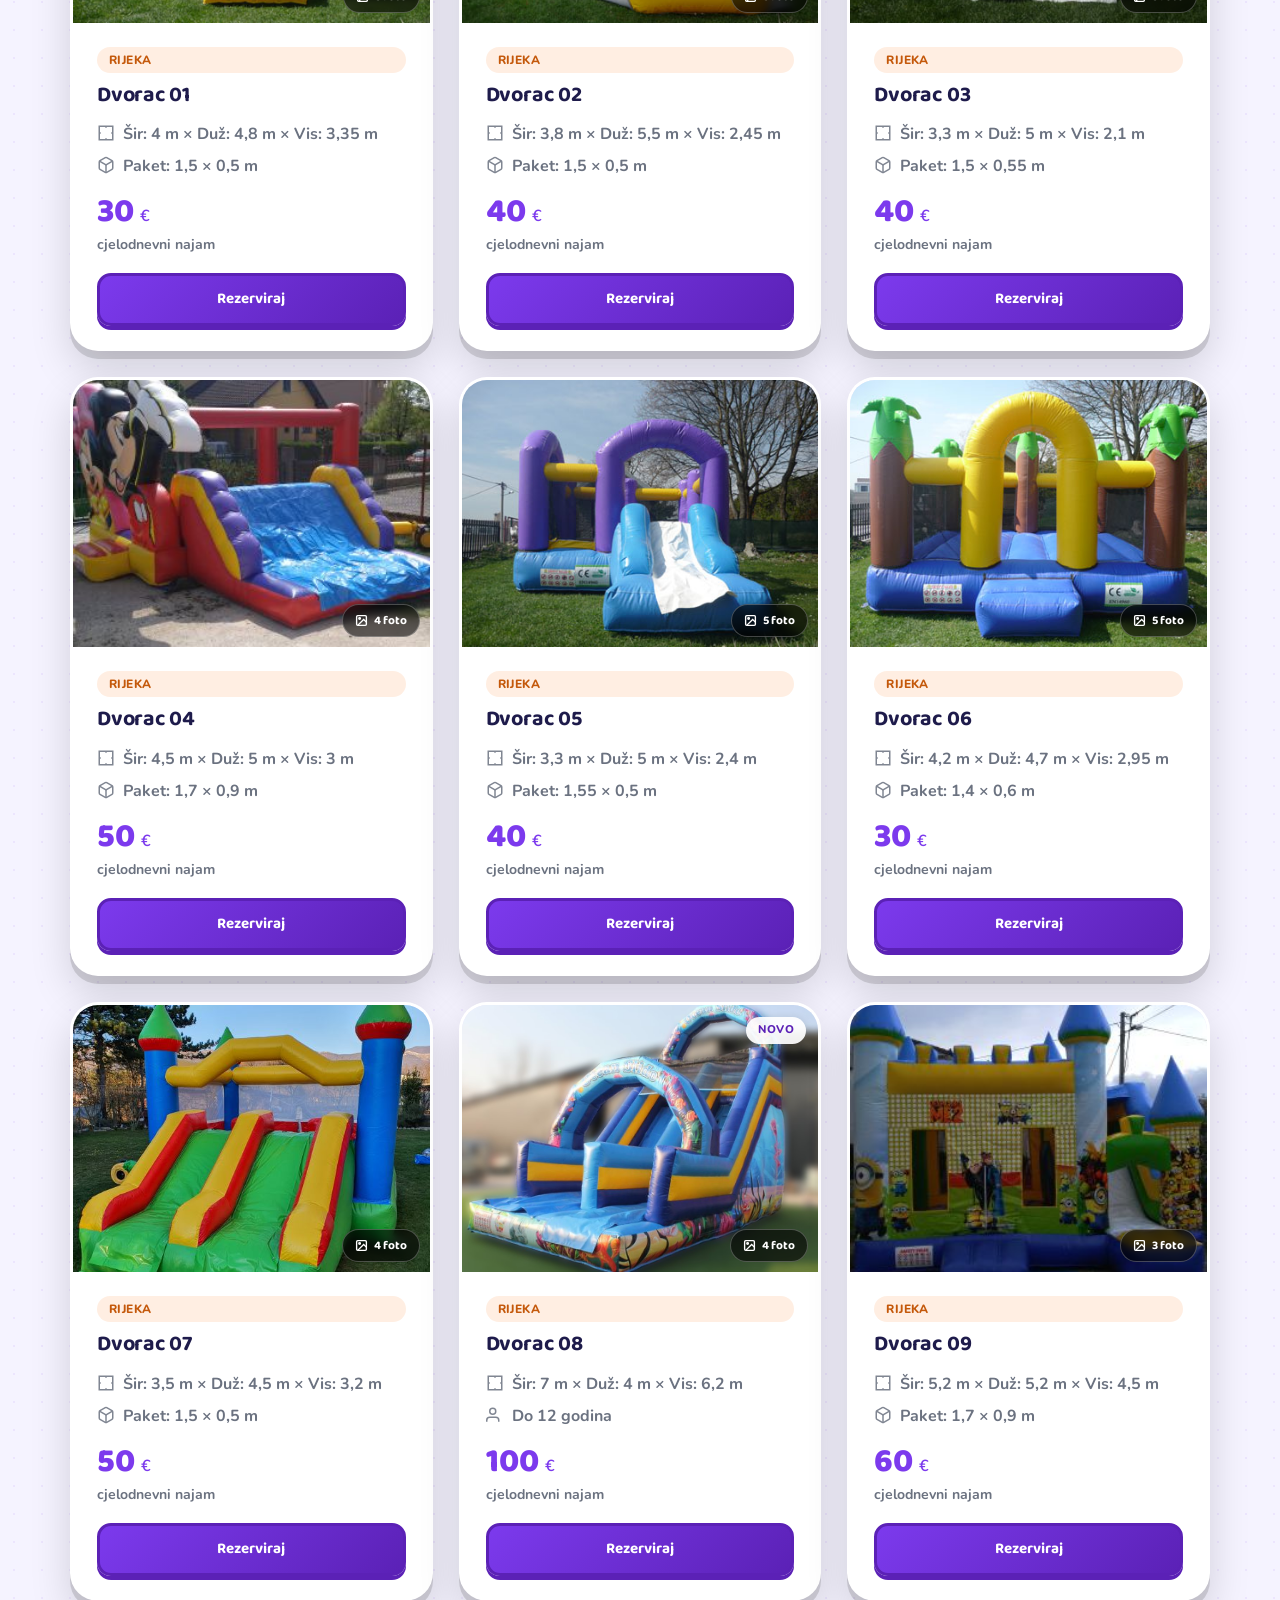
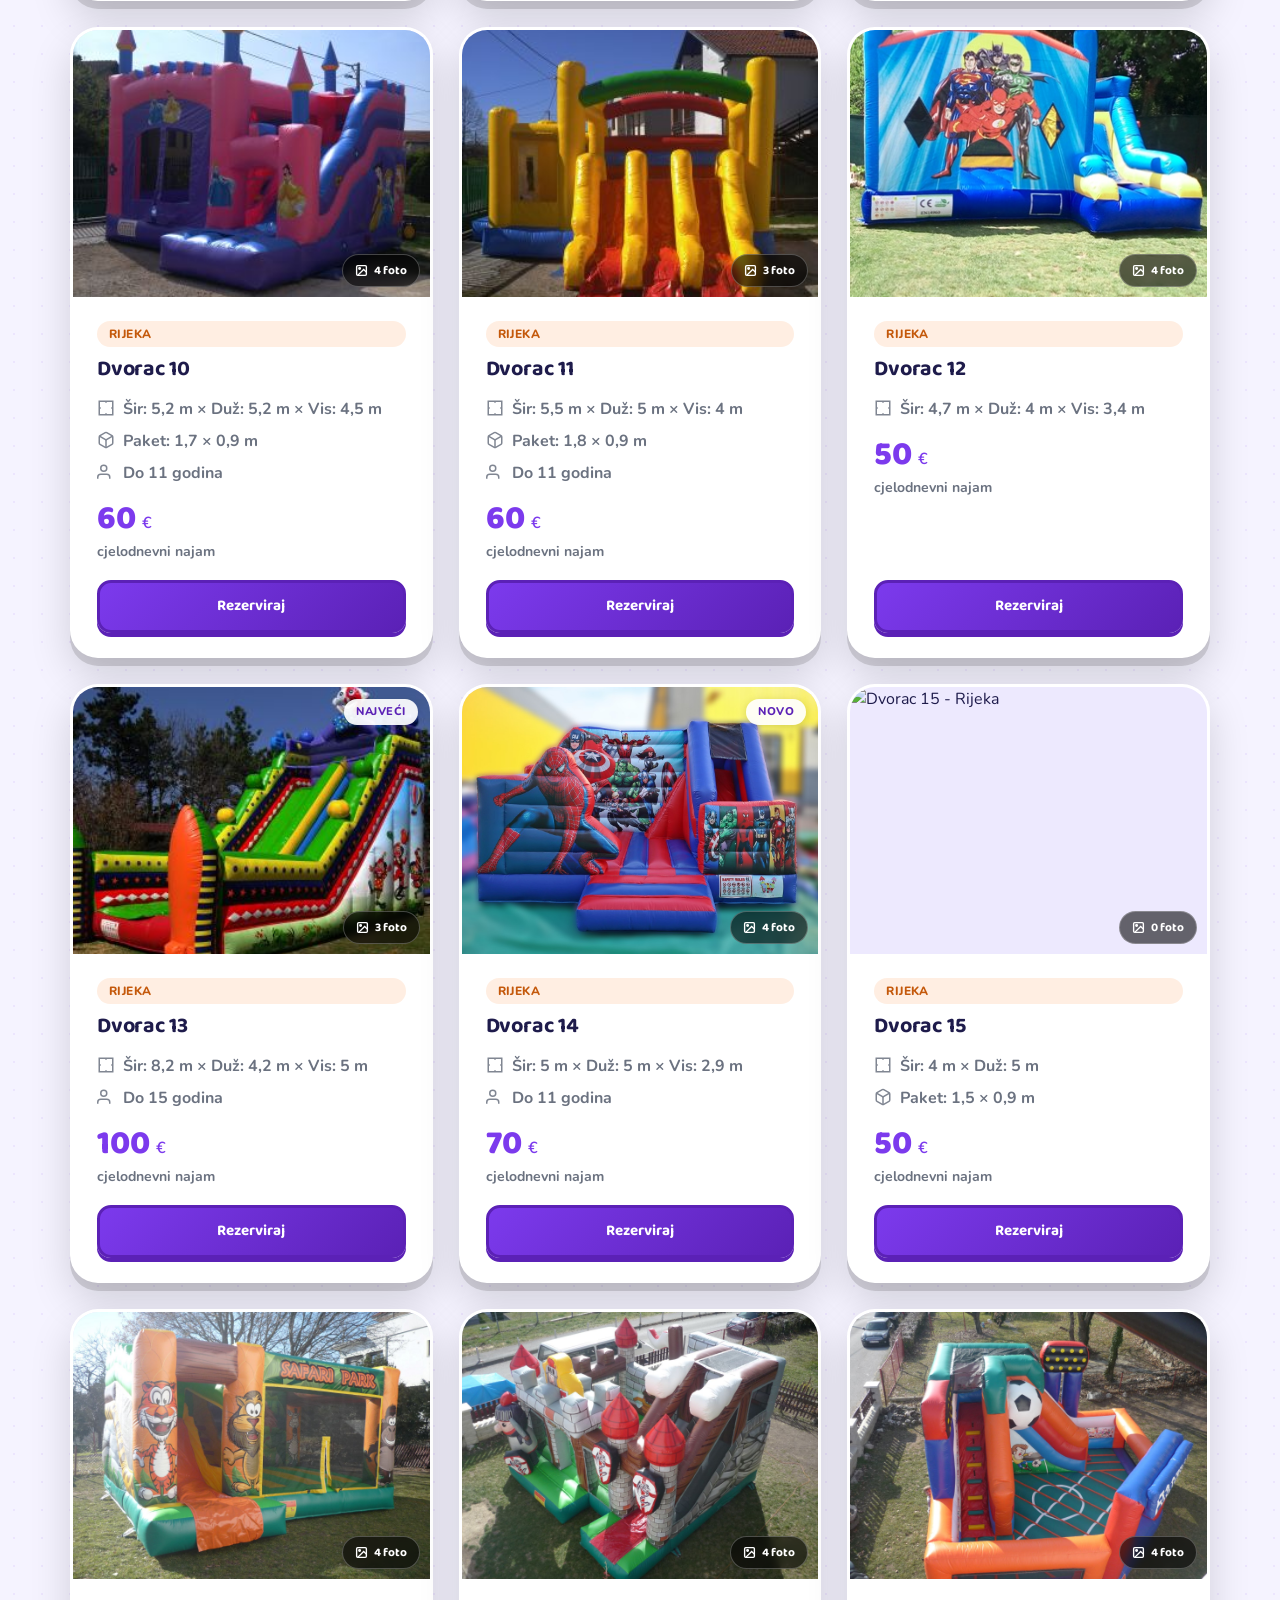
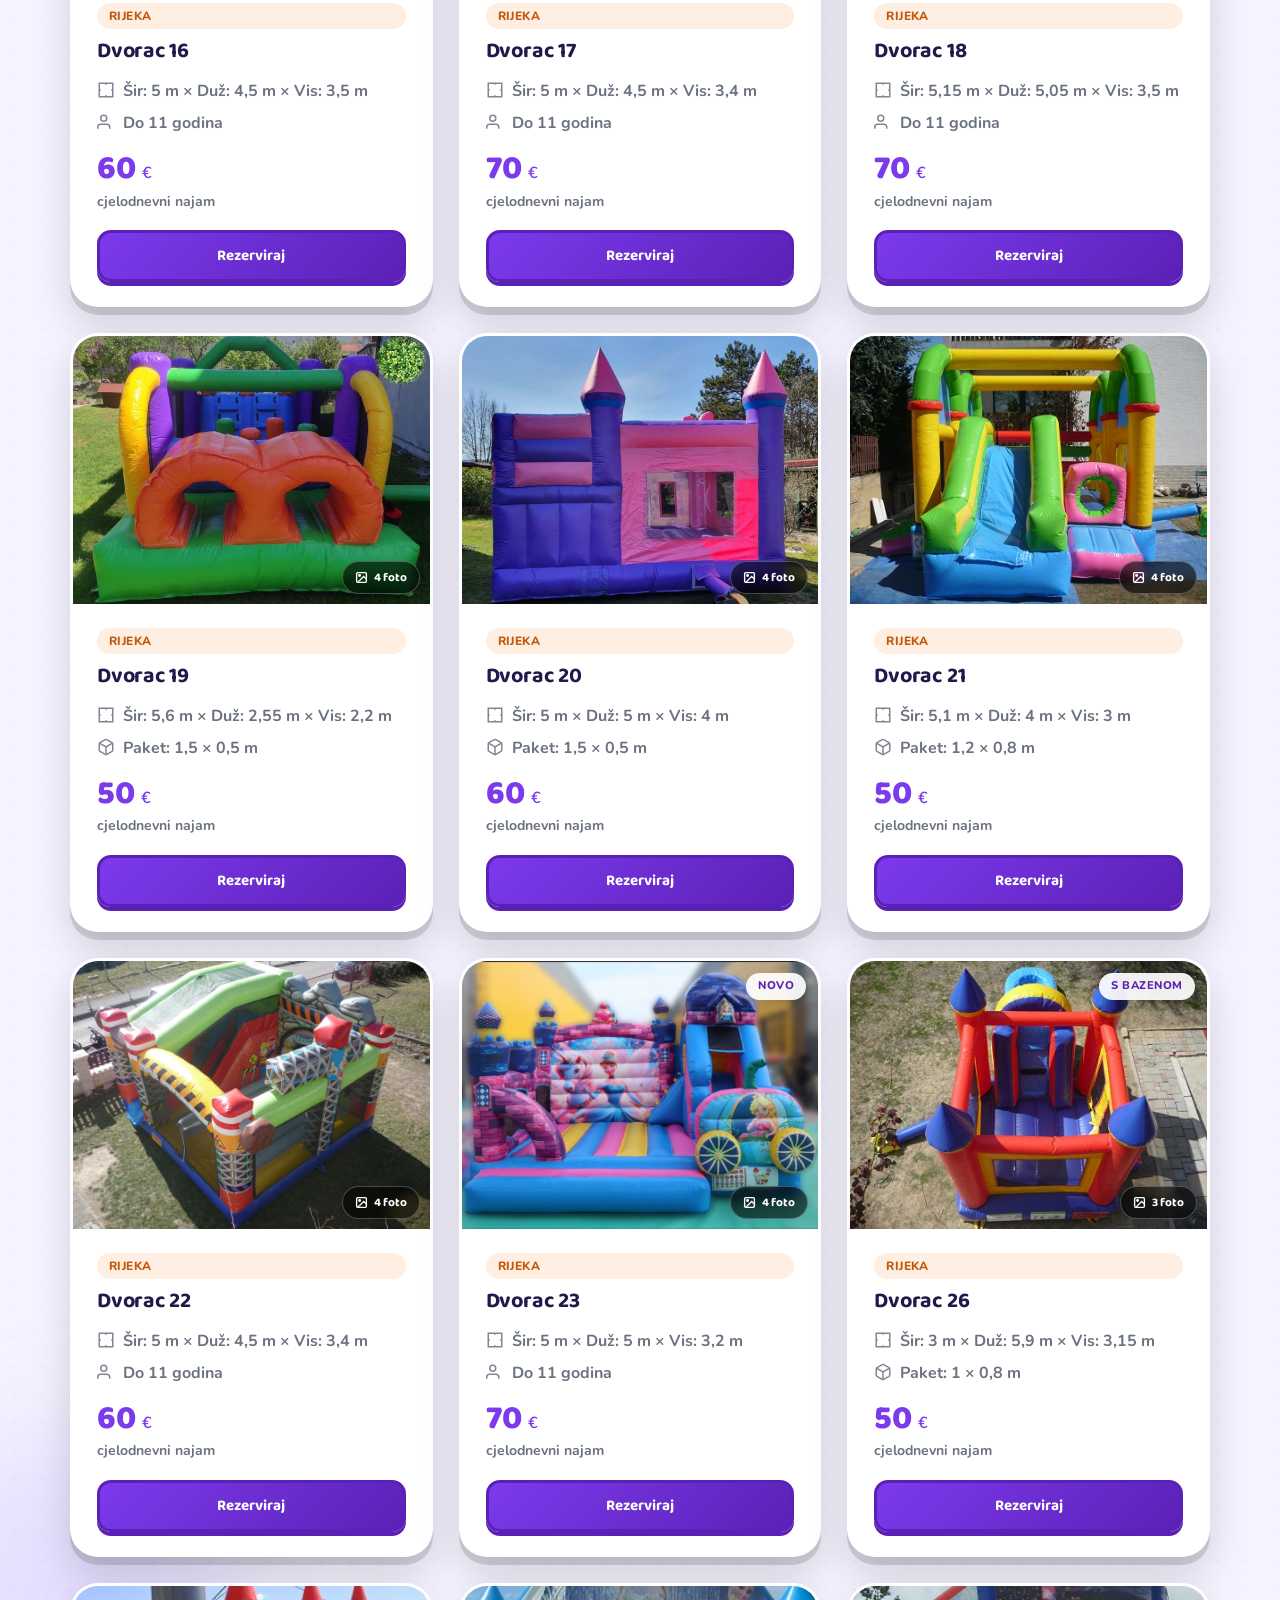
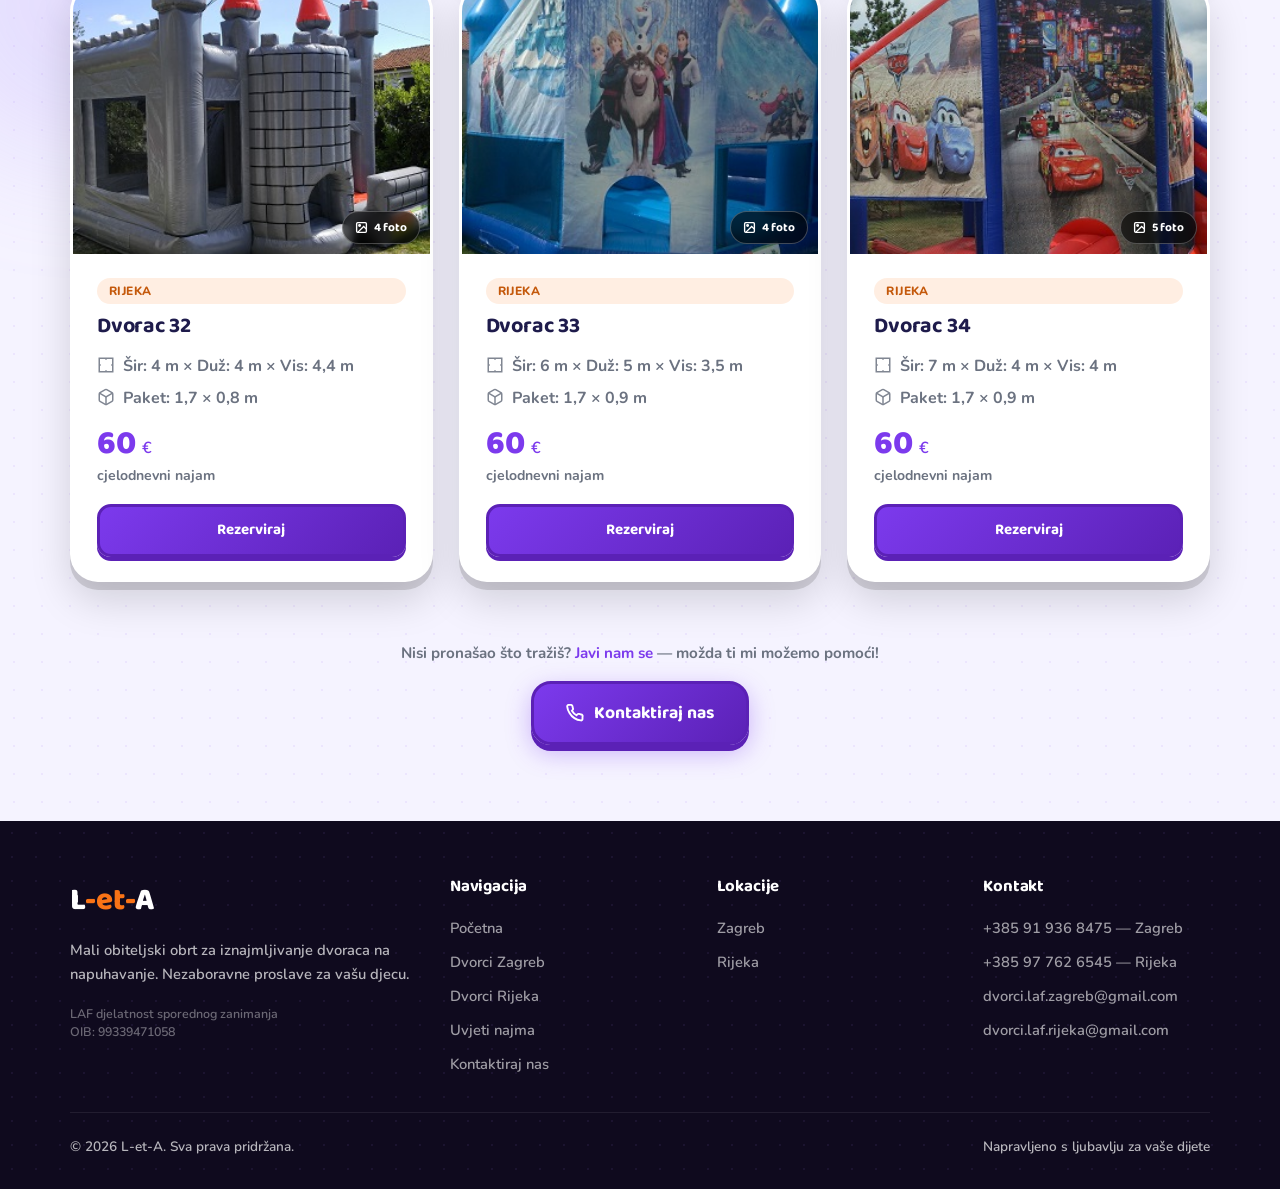
==== commit a96d77d1: "PUUUUNO popravaka" ====
--- a/katalog.html
+++ b/katalog.html
@@ -4,8 +4,8 @@
 <meta charset="UTF-8" />
 <meta name="viewport" content="width=device-width, initial-scale=1.0" />
 <title>Katalog dvoraca — L-et-A dvorci na napuhavanje</title>
-<meta name="description" content="Katalog dvoraca na napuhavanje — više od 30 modela za Zagreb i Rijeku. Filtrirajte po uzrastu i pronađite savršeni dvorac za rođendan vašeg djeteta." />
-<meta name="keywords" content="dvorci na napuhavanje katalog, napuhanci Zagreb, napuhanci Rijeka, najam dvoraca, dvorac za rođendan, zabava za djecu" />
+<meta name="description" content="Katalog dvoraca na napuhavanje — više od 50 dvoraca za Zagreb i Rijeku. Pregledajte sve dvorce po uzrastu i pronađite savršeni dvorac za rođendan, proslavu ili priredbu vašeg djeteta. Veliki izbor dvoraca svih veličina." />
+<meta name="keywords" content="katalog dvoraca, katalog dvoraca na napuhavanje, popis dvoraca, izbor dvoraca, svi dvorci, ponuda dvoraca, dvorci, dvorac, dvoraca, dvorci na napuhavanje, dvorci Zagreb, dvorci Rijeka, dvorci u Zagrebu, dvorci u Rijeci, dvorci za rođendan, dvorci za rođendane, dvorci za djecu, dvorci za dječji rođendan, dvorci za proslavu, dvorci za priredbu, dvorci za zabavu, dvorci s bazenom, dvorci s toboganom, veliki dvorci, mali dvorci, dvorci za maleniše, dvorci za starije, dječji dvorci, povoljni dvorci, najam dvoraca, iznajmljivanje dvoraca, najam dvorca, najam dvoraca Zagreb, najam dvoraca Rijeka, iznajmljivanje dvoraca Zagreb, iznajmljivanje dvoraca Rijeka, dvorci po uzrastu, dvorci dimenzije, cijene dvoraca, napuhanci katalog, napuhanci Zagreb, napuhanci Rijeka, napuhanac Zagreb, napuhanac Rijeka" />
 <link rel="preconnect" href="https://fonts.googleapis.com">
 <link rel="preconnect" href="https://fonts.gstatic.com" crossorigin>
 <link href="https://fonts.googleapis.com/css2?family=Baloo+2:wght@500;600;700;800&family=Nunito:wght@400;500;600;700;800&display=swap&subset=latin-ext" rel="stylesheet">
@@ -45,9 +45,11 @@
 
     <div class="catalog-filters" id="filterChips" role="group" aria-label="Filtriraj dvorce">
       <button class="filter-chip active" data-filter="all">Svi uzrasti</button>
+      <button class="filter-chip" data-filter="malisani">Mališani (2–3 god.)</button>
       <button class="filter-chip" data-filter="do8">do 8 god.</button>
       <button class="filter-chip" data-filter="stariji">do 11 god.</button>
-      <button class="filter-chip" data-filter="malisani">Mališani (2–3 god.)</button>
+      <button class="filter-chip" data-filter="do12">do 12 god.</button>
+      <button class="filter-chip" data-filter="do15">do 15 god.</button>
     </div>
 
     <p class="catalog-count-bar" id="catalogCount"></p>
@@ -149,9 +151,9 @@
   var withoutUnit = dim.replace(/ m$/, '');
   var parts = withoutUnit.split(' \u00d7 ');
   if (parts.length === 3) {
-    return 'Du\u017e: ' + parts[0] + '\u00a0m \u00d7 Vis: ' + parts[1] + '\u00a0m \u00d7 \u0160ir: ' + parts[2] + '\u00a0m';
+    return '\u0160ir: ' + parts[0] + '\u00a0m \u00d7 Du\u017e: ' + parts[1] + '\u00a0m \u00d7 Vis: ' + parts[2] + '\u00a0m';
   } else if (parts.length === 2) {
-    return 'Du\u017e: ' + parts[0] + '\u00a0m \u00d7 \u0160ir: ' + parts[1] + '\u00a0m';
+    return '\u0160ir: ' + parts[0] + '\u00a0m \u00d7 Du\u017e: ' + parts[1] + '\u00a0m';
   }
   return dim;
 }
@@ -183,7 +185,6 @@
   { id:'08', cijena:65,  dim:'4 × 5 × 4 m',         dob:11, gallery:imgs('Zagreb','08',4), tags:['zagreb','stariji'] },
   { id:'09', cijena:60,  dim:'4,2 × 5,2 × 3 m',     dob:8,  gallery:imgs('Zagreb','09',4), tags:['zagreb','do8'] },
   { id:'10', cijena:50,  dim:'4,2 × 5 × 4,3 m',     dob:8,  gallery:imgs('Zagreb','10',6), tags:['zagreb','do8'] },
-  { id:'11', cijena:50,  dim:'3,8 × 5 × 2,4 m',     dob:8,  gallery:imgs('Zagreb','11',6), tags:['zagreb','do8'] },
   { id:'12', cijena:65,  dim:'4,1 × 5,5 × 2,8 m',   dob:8,  gallery:imgs('Zagreb','12',4), tags:['zagreb','do8'] },
   { id:'13', cijena:60,  dim:'5,1 × 4,1 × 4 m',     dob:11, gallery:imgs('Zagreb','13',4), tags:['zagreb','stariji'] },
   { id:'14', cijena:45,  dim:'4,2 × 3,9 × 3,1 m',   dob:8,  gallery:imgs('Zagreb','14',6), tags:['zagreb','do8'] },
@@ -195,12 +196,10 @@
   { id:'22', cijena:60,  dim:'3,9 × 4,5 × 4,1 m',   dob:10, gallery:imgs('Zagreb','22',4), tags:['zagreb','stariji'] },
   { id:'24', cijena:65,  dim:'4,7 × 5 × 3,9 m',     dob:10, gallery:imgs('Zagreb','24',4), tags:['zagreb','stariji'] },
   { id:'25', cijena:65,  dim:'6,45 × 6,15 × 4,5 m', dob:8,  gallery:imgs('Zagreb','25',6), tags:['zagreb','do8'], badge:'Velik', paket:'1,5 × 1 m' },
-  { id:'26', cijena:50,  dim:'3 × 5,9 × 3,15 m',    dob:8,  gallery:imgs('Zagreb','26',3), tags:['zagreb','do8','bazen'], badge:'S bazenom' },
   { id:'27', cijena:50,  dim:'5,1 × 4 × 3 m',       dob:8,  gallery:imgs('Zagreb','27',4), tags:['zagreb','do8'] },
   { id:'28', cijena:50,  dim:'2,9 × 5 × 3 m',       dob:8,  gallery:imgs('Zagreb','28',4), tags:['zagreb','do8'] },
   { id:'29', cijena:50,  dim:'3 × 6 × 3,5 m',       dob:8,  gallery:imgs('Zagreb','29',4), tags:['zagreb','do8'] },
   { id:'30', cijena:50,  dim:'4,7 × 4 × 3,8 m',     dob:10, gallery:imgs('Zagreb','30',4), tags:['zagreb','stariji'] },
-  { id:'32', cijena:60,  dim:'4,7 × 4 × 4 m',       dob:11, gallery:imgs('Zagreb','32',4), tags:['zagreb','stariji'] },
   { id:'33', cijena:60,  dim:'4,7 × 4 × 3 m',       dob:10, gallery:imgs('Zagreb','33',4), tags:['zagreb','stariji'] },
   { id:'34', cijena:50,  dim:'4,5 × 4 × 2,6 m',     dob:8,  gallery:imgs('Zagreb','34',4), tags:['zagreb','do8'] },
   { id:'35', cijena:60,  dim:'3,7 × 5,9 × 2,6 m',   dob:8,  gallery:imgs('Zagreb','35',4), tags:['zagreb','do8'] },
@@ -218,12 +217,12 @@
   { id:'05', cijena:40,  dim:'3,3 × 5 × 2,4 m',     dob:null, gallery:imgs('Rijeka','05',6), tags:['rijeka'], paket:'1,55 × 0,5 m' },
   { id:'06', cijena:30,  dim:'4,2 × 4,7 × 2,95 m',  dob:null, gallery:imgs('Rijeka','06',6), tags:['rijeka'], paket:'1,4 × 0,6 m' },
   { id:'07', cijena:50,  dim:'3,5 × 4,5 × 3,2 m',   dob:null, gallery:imgs('Rijeka','07',4), tags:['rijeka'], paket:'1,5 × 0,5 m' },
-  { id:'08', cijena:100, dim:'7 × 4 × 6,2 m',       dob:12,   gallery:imgs('Rijeka','08',4), tags:['rijeka','stariji','novo'], badge:'Novo' },
+  { id:'08', cijena:100, dim:'7 × 4 × 6,2 m',       dob:12,   gallery:imgs('Rijeka','08',4), tags:['rijeka','do12','novo'], badge:'Novo' },
   { id:'09', cijena:60,  dim:'5,2 × 5,2 × 4,5 m',   dob:null, gallery:imgs('Rijeka','09',3), tags:['rijeka'], paket:'1,7 × 0,9 m' },
   { id:'10', cijena:60,  dim:'5,2 × 5,2 × 4,5 m',   dob:11,   gallery:imgs('Rijeka','10',4), tags:['rijeka','stariji'], paket:'1,7 × 0,9 m' },
   { id:'11', cijena:60,  dim:'5,5 × 5 × 4 m',       dob:11,   gallery:imgs('Rijeka','11',3), tags:['rijeka','stariji'], paket:'1,8 × 0,9 m' },
   { id:'12', cijena:50,  dim:'4,7 × 4 × 3,4 m',     dob:null, gallery:imgs('Rijeka','12',4,true), tags:['rijeka'] },
-  { id:'13', cijena:100, dim:'8,2 × 4,2 × 5 m',     dob:15,   gallery:imgs('Rijeka','13',3), tags:['rijeka','stariji'], badge:'Najveći' },
+  { id:'13', cijena:100, dim:'8,2 × 4,2 × 5 m',     dob:15,   gallery:imgs('Rijeka','13',3), tags:['rijeka','do15'], badge:'Najveći' },
   { id:'14', cijena:70,  dim:'5 × 5 × 2,9 m',       dob:11,   gallery:imgs('Rijeka','14',4), tags:['rijeka','stariji','novo'], badge:'Novo' },
   { id:'15', cijena:50,  dim:'4 × 5 m',             dob:null, gallery:imgs('Rijeka','15',4), tags:['rijeka'], paket:'1,5 × 0,9 m' },
   { id:'16', cijena:60,  dim:'5 × 4,5 × 3,5 m',     dob:11,   gallery:imgs('Rijeka','16',4), tags:['rijeka','stariji'] },
@@ -570,6 +569,30 @@
   if (allChip) allChip.classList.add('active');
   if (window.applyFilter) window.applyFilter('all');
 
+  // Sakrij chipove koji nemaju dvoraca u trenutnom gradu
+  var chip12       = document.querySelector('.filter-chip[data-filter="do12"]');
+  var chip15       = document.querySelector('.filter-chip[data-filter="do15"]');
+  var chipMalisani = document.querySelector('.filter-chip[data-filter="malisani"]');
+  var chipDo8      = document.querySelector('.filter-chip[data-filter="do8"]');
+
+  // Zagreb nema do12/do15
+  var hideOnZagreb = (hash === 'zagreb');
+  if (chip12) chip12.style.display = hideOnZagreb ? 'none' : '';
+  if (chip15) chip15.style.display = hideOnZagreb ? 'none' : '';
+
+  // Rijeka nema malisani/do8
+  var hideOnRijeka = (hash === 'rijeka');
+  if (chipMalisani) chipMalisani.style.display = hideOnRijeka ? 'none' : '';
+  if (chipDo8)      chipDo8.style.display      = hideOnRijeka ? 'none' : '';
+
+  // CTA "Kontaktiraj nas" na dnu prati grad kojeg gleda
+  var ctaContact = document.querySelector('.catalog-cta a.btn-primary');
+  if (ctaContact) {
+    if (hash === 'zagreb')      ctaContact.href = 'kontakt.html#zagreb';
+    else if (hash === 'rijeka') ctaContact.href = 'kontakt.html#rijeka';
+    else                         ctaContact.href = 'kontakt.html';
+  }
+
   if (hash === 'zagreb' || hash === 'rijeka') {
     // Hide the other city section
     var hideSection = hash === 'zagreb' ? secRijeka : secZagreb;
--- a/css/style.css
+++ b/css/style.css
@@ -125,7 +125,7 @@
 
 /* ─── HERO ─── */
 .hero {
-  min-height: 100vh;
+  min-height: 88vh;
   background:
     radial-gradient(ellipse at top left, rgba(167,139,250,0.25), transparent 50%),
     radial-gradient(ellipse at bottom right, rgba(252,211,77,0.3), transparent 50%),
@@ -221,8 +221,13 @@
 .btn-secondary:active { transform: translateY(2px); box-shadow: 0 3px 0 var(--orange-d), 0 4px 16px rgba(249,115,22,0.3); }
 
 .hero-stats {
-  display: flex; gap: 16px; justify-content: center; flex-wrap: wrap;
+  display: grid;
+  grid-template-columns: repeat(2, minmax(0, 1fr));
+  gap: 12px 14px;
   margin-top: 52px;
+  max-width: 520px;
+  margin-left: auto;
+  margin-right: auto;
 }
 .stat-pill {
   background: #fff;
@@ -314,7 +319,7 @@
 .breadcrumb a { text-decoration: none; color: var(--purple); }
 
 /* ─── SECTION COMMON ─── */
-section { padding: 90px 24px; position: relative; }
+section { padding: 76px 24px; position: relative; }
 .section-inner { max-width: 1140px; margin: 0 auto; position: relative; z-index: 2; }
 .section-tag {
   display: inline-flex; align-items: center; gap: 8px;
@@ -1358,7 +1363,7 @@
 }
 
 @media (max-width: 768px) {
-  section { padding: 70px 20px; }
+  section { padding: 60px 20px; }
   .nav-links { display: none; }
   .nav-links.open {
     display: flex; flex-direction: column; gap: 8px; align-items: stretch;
@@ -1393,7 +1398,7 @@
   .page-header { padding: 120px 16px 50px; }
   .hero-btns { flex-direction: column; align-items: stretch; }
   .btn-primary, .btn-secondary { width: 100%; justify-content: center; font-size: 1rem; padding: 15px 20px; }
-  .hero-stats { flex-direction: column; align-items: stretch; }
+  .hero-stats { grid-template-columns: 1fr; }
   .stat-pill { justify-content: flex-start; }
   .hiw-card, .why-card { padding: 36px 22px 28px; }
   .area-card { padding: 28px 22px; }
@@ -1741,9 +1746,10 @@
 .hero-layout .hero-btns { justify-content: flex-start; }
 .hero-layout .hero-stats { justify-content: flex-start; }
 .hero-imgs {
-  flex: 0 0 520px;
+  flex: 0 0 580px;
   position: relative;
-  height: 560px;
+  height: 620px;
+  transform: translateX(40px);
 }
 .hero-img-stack { position: relative; width: 100%; height: 100%; }
 .hero-img {
@@ -1754,22 +1760,22 @@
   transition: transform 0.4s ease;
 }
 .hero-img-left {
-  width: 260px; height: 340px;
-  left: -10px; top: 70px;
+  width: 290px; height: 380px;
+  left: -10px; top: 80px;
   transform: rotate(-8deg);
   box-shadow: 0 14px 40px rgba(0,0,0,0.16);
   z-index: 1;
 }
 .hero-img-center {
-  width: 300px; height: 390px;
+  width: 335px; height: 435px;
   left: 50%; top: 50%;
   transform: translate(-50%, -50%);
   box-shadow: 0 20px 56px rgba(0,0,0,0.24);
   z-index: 3;
 }
 .hero-img-right {
-  width: 260px; height: 340px;
-  right: -10px; top: 70px;
+  width: 290px; height: 380px;
+  right: -10px; top: 80px;
   transform: rotate(8deg);
   box-shadow: 0 14px 40px rgba(0,0,0,0.16);
   z-index: 1;
@@ -1865,6 +1871,41 @@
   transition: color 0.2s, background 0.2s; flex-shrink: 0;
 }
 .scn-close:hover { color: #fff; background: rgba(255,255,255,0.1); }
+
+/* Notice u svijetlom page-header — claymorphism stil */
+.page-header .selected-castle-notice {
+  background: #fff;
+  border: none;
+  border-radius: 22px;
+  margin: 0 auto;
+  max-width: 560px;
+  padding: 22px 26px;
+  text-align: left;
+  gap: 20px;
+  box-shadow:
+    0 18px 44px rgba(124,58,237,0.18),
+    0 6px 14px rgba(0,0,0,0.06);
+}
+.page-header .scn-thumb {
+  width: 84px; height: 84px;
+  border-radius: 16px;
+  border: none;
+  box-shadow: 0 5px 14px rgba(124,58,237,0.22);
+}
+.page-header .scn-label {
+  color: var(--muted);
+  font-size: 0.8rem;
+  font-weight: 800;
+  text-transform: uppercase;
+  letter-spacing: 0.08em;
+  margin-bottom: 6px;
+}
+.page-header .scn-name {
+  color: var(--text);
+  font-size: 1.4rem;
+  font-weight: 800;
+  line-height: 1.2;
+}
 .contact-action-note {
   font-size: 0.82rem; color: rgba(255,255,255,0.45);
   text-align: center; padding-top: 4px;
@@ -2051,7 +2092,7 @@
 
 /* ─── HOW TO BOOK SECTION (kontakt.html) ─── */
 .contact-how-section {
-  padding: 72px 24px;
+  padding: 60px 24px;
   background: var(--bg);
 }
 .contact-how-section .section-inner { max-width: 960px; margin: 0 auto; }
